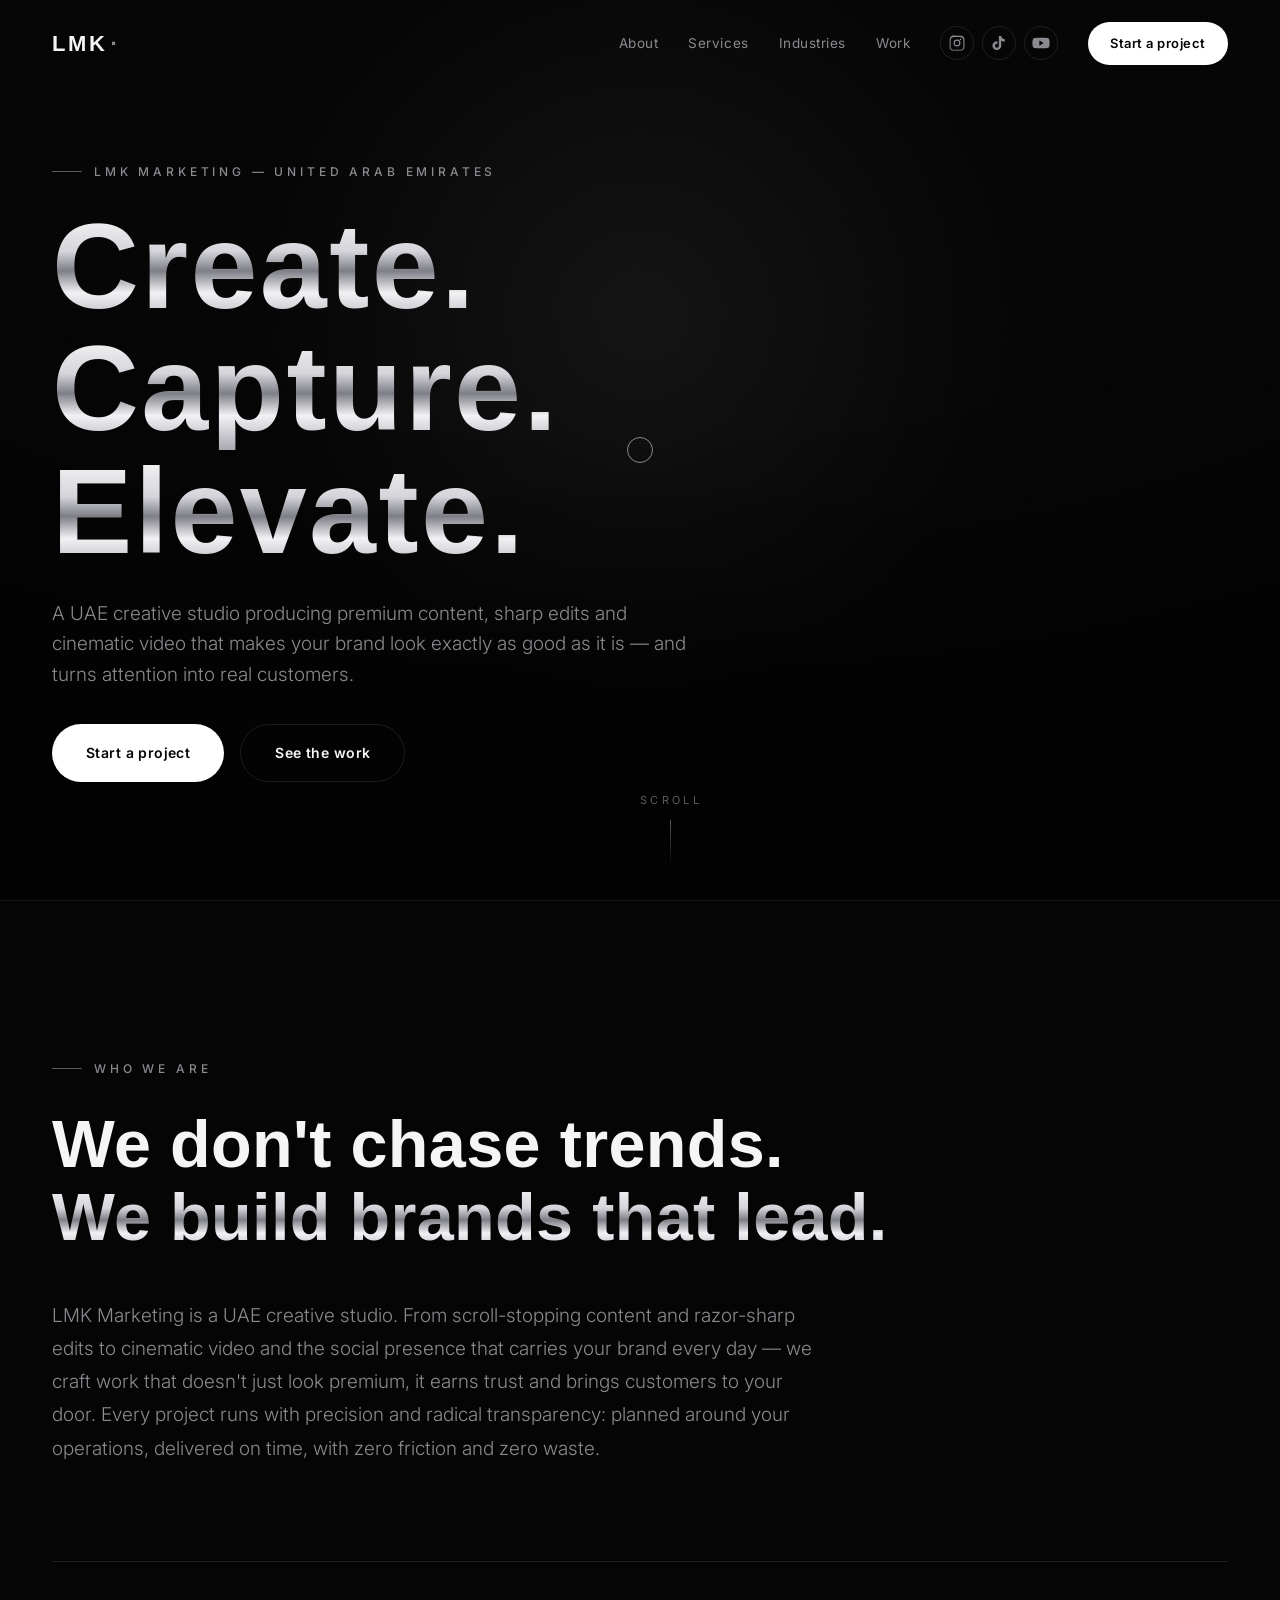
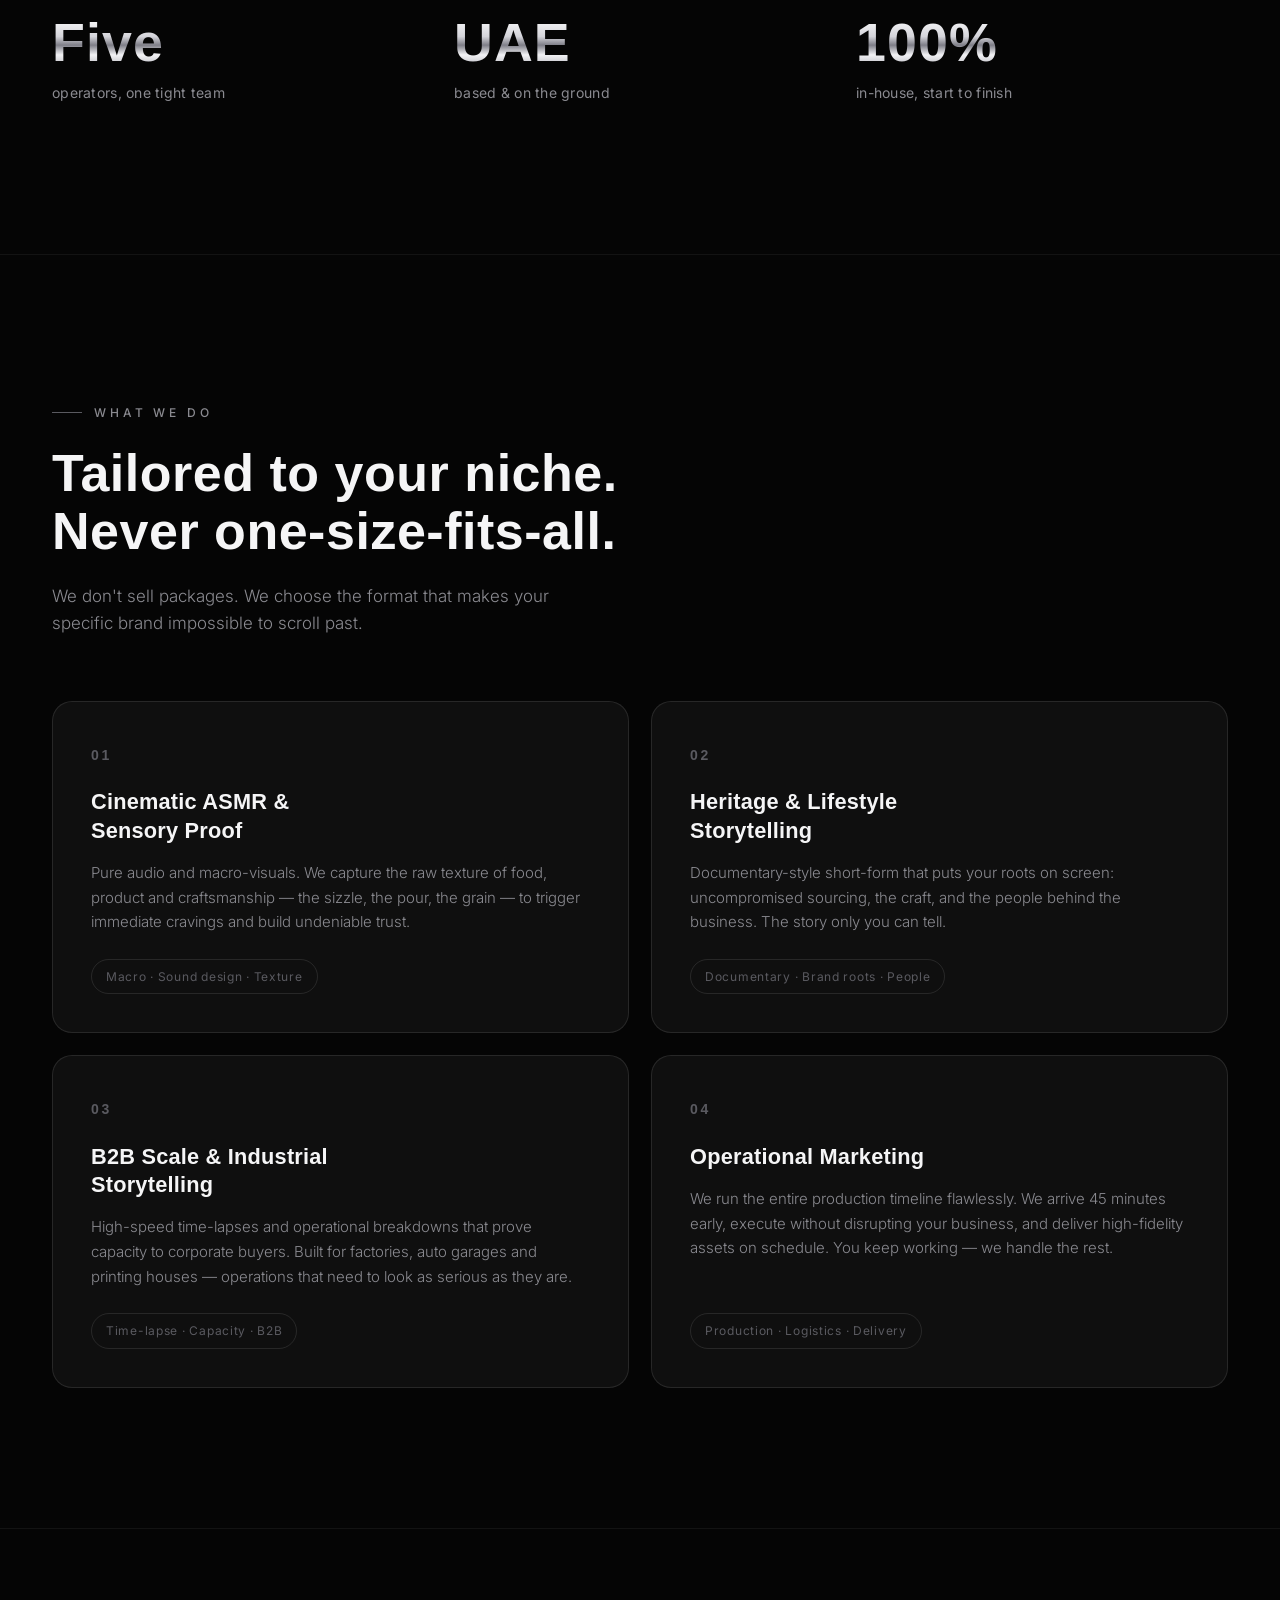
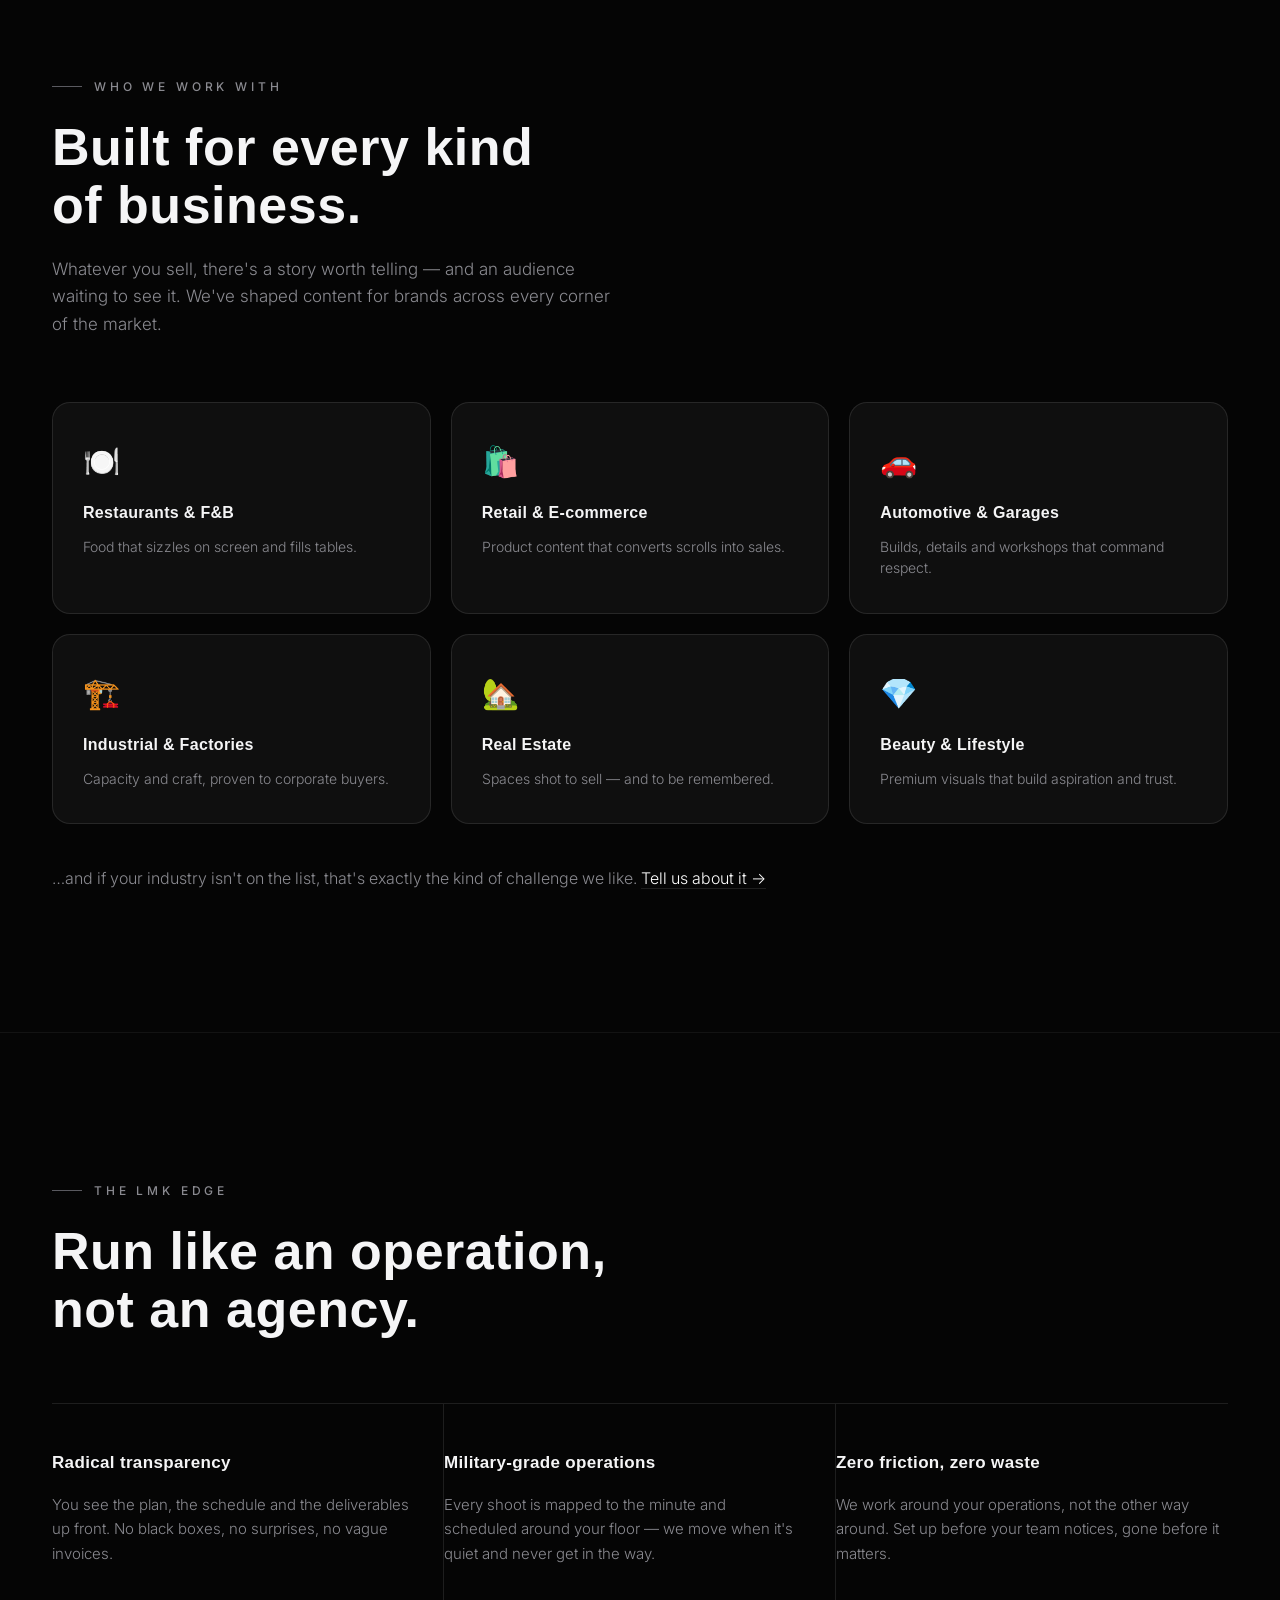
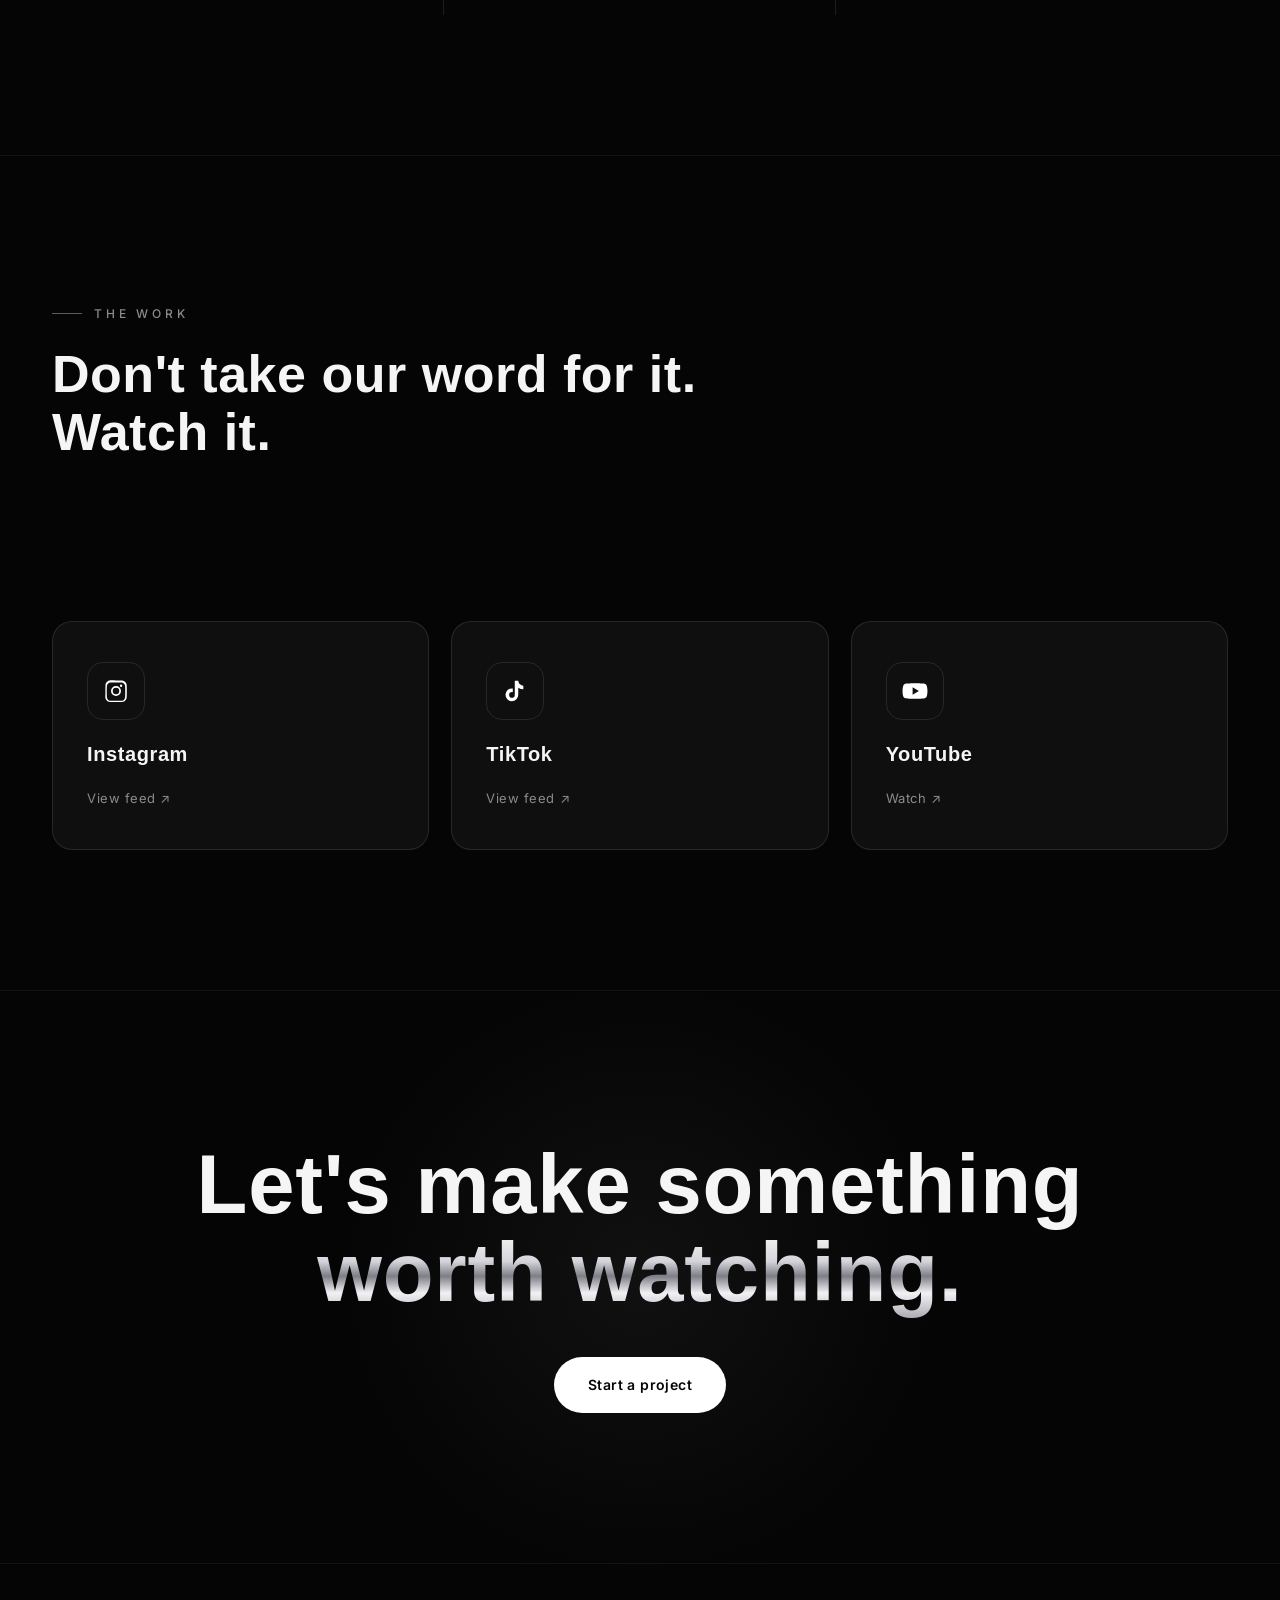
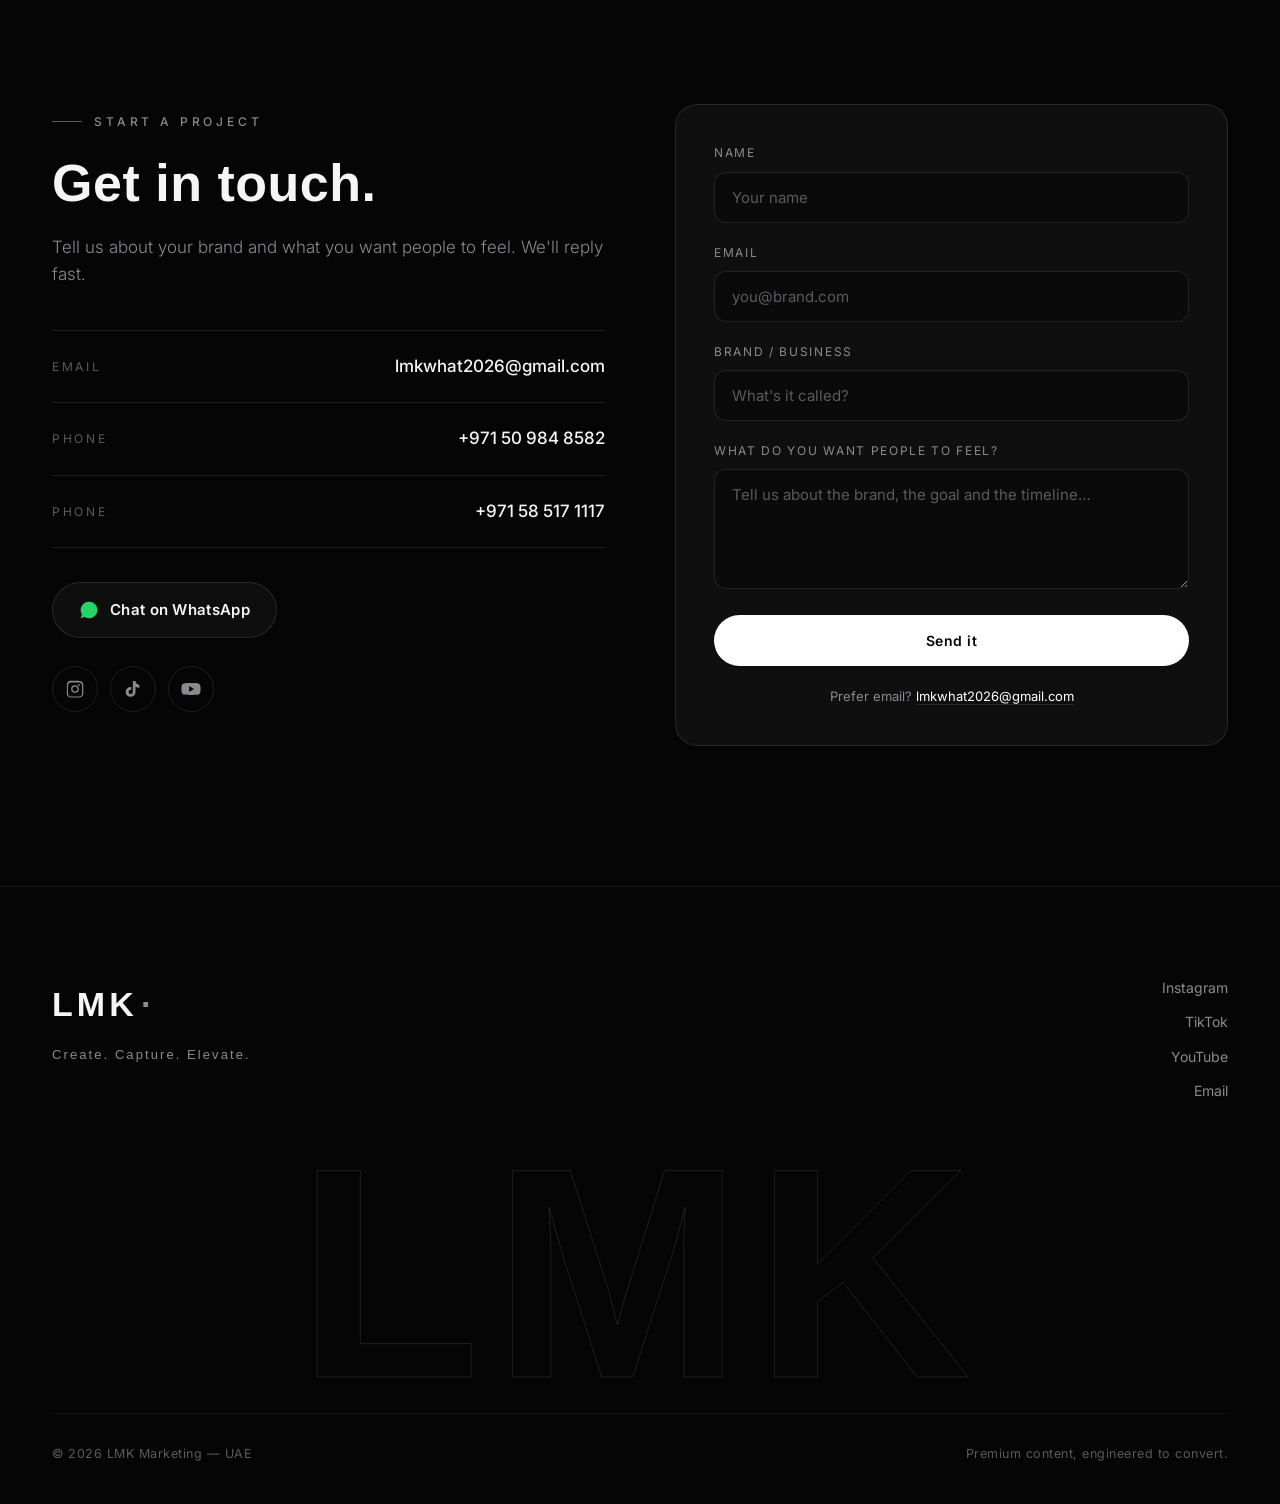
==== index.html @ cdd04557 "Add files via upload" ====
<!DOCTYPE html>
<html lang="en">
<head>
<meta charset="UTF-8" />
<meta name="viewport" content="width=device-width, initial-scale=1.0" />
<title>LMK Marketing — Create. Capture. Elevate.</title>
<meta name="description" content="LMK Marketing is a UAE creative studio producing premium content, cinematic video and short-form that makes brands look as good as they are — and turns attention into customers." />
<meta name="theme-color" content="#050505" />
<meta property="og:title" content="LMK Marketing — Create. Capture. Elevate." />
<meta property="og:description" content="Premium content, cinematic video and short-form that turns attention into customers." />
<meta property="og:type" content="website" />

<!-- favicons -->
<link rel="icon" href="favicon.ico" sizes="any">
<link rel="icon" type="image/png" sizes="32x32" href="favicon-32.png">
<link rel="apple-touch-icon" href="apple-touch-icon.png">

<link rel="preconnect" href="https://fonts.googleapis.com">
<link rel="preconnect" href="https://fonts.gstatic.com" crossorigin>
<link href="https://fonts.googleapis.com/css2?family=Syncopate:wght@400;700&family=Inter:wght@300;400;500;600&display=swap" rel="stylesheet">

<link rel="stylesheet" href="styles.css">
</head>
<body>

<!-- grain + vignette overlays -->
<div class="grain" aria-hidden="true"></div>
<div class="vignette" aria-hidden="true"></div>
<div class="cursor" id="cursor" aria-hidden="true"></div>

<!-- NAV -->
<nav class="nav" id="nav">
  <div class="wrap nav-inner">
    <a href="#top" class="logo" aria-label="LMK Marketing home">LMK<span>·</span></a>

    <div class="nav-right">
      <div class="nav-links">
        <a href="#about">About</a>
        <a href="#services">Services</a>
        <a href="#industries">Industries</a>
        <a href="#work">Work</a>
      </div>
      <div class="nav-socials">
        <a href="https://www.instagram.com/lmk_what?igsh=ejY4NjRza2V0NmU1" target="_blank" rel="noopener" aria-label="Instagram" class="ic">
          <svg viewBox="0 0 24 24" width="18" height="18"><path fill="currentColor" d="M12 2.2c3.2 0 3.6 0 4.9.07 1.2.05 1.8.25 2.2.42.6.2 1 .5 1.4 1 .5.4.8.8 1 1.4.2.4.4 1 .4 2.2.1 1.3.1 1.7.1 4.9s0 3.6-.1 4.9c0 1.2-.2 1.8-.4 2.2-.2.6-.5 1-1 1.4-.4.5-.8.8-1.4 1-.4.2-1 .4-2.2.4-1.3.1-1.7.1-4.9.1s-3.6 0-4.9-.1c-1.2 0-1.8-.2-2.2-.4-.6-.2-1-.5-1.4-1-.5-.4-.8-.8-1-1.4-.2-.4-.4-1-.4-2.2C2.2 15.6 2.2 15.2 2.2 12s0-3.6.1-4.9c0-1.2.2-1.8.4-2.2.2-.6.5-1 1-1.4.4-.5.8-.8 1.4-1 .4-.2 1-.4 2.2-.4C8.4 2.2 8.8 2.2 12 2.2m0 1.9c-3.1 0-3.5 0-4.7.1-.9 0-1.4.2-1.7.3-.4.2-.7.4-1 .7-.3.3-.5.6-.7 1-.1.3-.3.8-.3 1.7-.1 1.2-.1 1.6-.1 4.7s0 3.5.1 4.7c0 .9.2 1.4.3 1.7.2.4.4.7.7 1 .3.3.6.5 1 .7.3.1.8.3 1.7.3 1.2.1 1.6.1 4.7.1s3.5 0 4.7-.1c.9 0 1.4-.2 1.7-.3.4-.2.7-.4 1-.7.3-.3.5-.6.7-1 .1-.3.3-.8.3-1.7.1-1.2.1-1.6.1-4.7s0-3.5-.1-4.7c0-.9-.2-1.4-.3-1.7-.2-.4-.4-.7-.7-1-.3-.3-.6-.5-1-.7-.3-.1-.8-.3-1.7-.3-1.2-.1-1.6-.1-4.7-.1m0 3.3a4.6 4.6 0 1 0 0 9.2 4.6 4.6 0 0 0 0-9.2m0 7.6a3 3 0 1 1 0-6 3 3 0 0 1 0 6m5.8-7.8a1.1 1.1 0 1 1-2.2 0 1.1 1.1 0 0 1 2.2 0"/></svg>
        </a>
        <a href="https://www.tiktok.com/@lmk_what" target="_blank" rel="noopener" aria-label="TikTok" class="ic">
          <svg viewBox="0 0 24 24" width="18" height="18"><path fill="currentColor" d="M16.6 5.8a4.8 4.8 0 0 1-1-1.3 4.7 4.7 0 0 1-.5-2h-3.3v13.1a2.6 2.6 0 1 1-2.6-2.6c.27 0 .53.04.78.12V9.7a6 6 0 0 0-.78-.05A5.9 5.9 0 1 0 15 15.5V8.9a8 8 0 0 0 4.7 1.5V7.1a4.7 4.7 0 0 1-3.1-1.3"/></svg>
        </a>
        <a href="https://www.youtube.com/channel/UC8gbGH2aA3w4HJwGO7376sQ" target="_blank" rel="noopener" aria-label="YouTube" class="ic">
          <svg viewBox="0 0 24 24" width="18" height="18"><path fill="currentColor" d="M23 7.5a3 3 0 0 0-2.1-2.1C19 4.9 12 4.9 12 4.9s-7 0-8.9.5A3 3 0 0 0 1 7.5C.5 9.4.5 12 .5 12s0 2.6.5 4.5a3 3 0 0 0 2.1 2.1c1.9.5 8.9.5 8.9.5s7 0 8.9-.5a3 3 0 0 0 2.1-2.1c.5-1.9.5-4.5.5-4.5s0-2.6-.5-4.5M9.8 15.5v-7l5.8 3.5-5.8 3.5"/></svg>
        </a>
      </div>
      <a href="#contact" class="btn-nav" data-magnetic>Start a project</a>
      <button class="burger" id="burger" aria-label="Open menu" aria-expanded="false"><span></span><span></span><span></span></button>
    </div>
  </div>
</nav>

<!-- MOBILE MENU (separate from nav so it always covers the full screen) -->
<div class="mobile-menu" id="mobileMenu" aria-hidden="true">
  <nav class="mm-links">
    <a href="#about">About</a>
    <a href="#services">Services</a>
    <a href="#industries">Industries</a>
    <a href="#work">Work</a>
    <a href="#contact" class="mm-cta">Start a project</a>
  </nav>
  <div class="mm-socials">
    <a href="https://www.instagram.com/lmk_what?igsh=ejY4NjRza2V0NmU1" target="_blank" rel="noopener" aria-label="Instagram"><svg viewBox="0 0 24 24" width="22" height="22"><path fill="currentColor" d="M12 2.2c3.2 0 3.6 0 4.9.07 1.2.05 1.8.25 2.2.42.6.2 1 .5 1.4 1 .5.4.8.8 1 1.4.2.4.4 1 .4 2.2.1 1.3.1 1.7.1 4.9s0 3.6-.1 4.9c0 1.2-.2 1.8-.4 2.2-.2.6-.5 1-1 1.4-.4.5-.8.8-1.4 1-.4.2-1 .4-2.2.4-1.3.1-1.7.1-4.9.1s-3.6 0-4.9-.1c-1.2 0-1.8-.2-2.2-.4-.6-.2-1-.5-1.4-1-.5-.4-.8-.8-1-1.4-.2-.4-.4-1-.4-2.2C2.2 15.6 2.2 15.2 2.2 12s0-3.6.1-4.9c0-1.2.2-1.8.4-2.2.2-.6.5-1 1-1.4.4-.5.8-.8 1.4-1 .4-.2 1-.4 2.2-.4C8.4 2.2 8.8 2.2 12 2.2m0 1.9c-3.1 0-3.5 0-4.7.1-.9 0-1.4.2-1.7.3-.4.2-.7.4-1 .7-.3.3-.5.6-.7 1-.1.3-.3.8-.3 1.7-.1 1.2-.1 1.6-.1 4.7s0 3.5.1 4.7c0 .9.2 1.4.3 1.7.2.4.4.7.7 1 .3.3.6.5 1 .7.3.1.8.3 1.7.3 1.2.1 1.6.1 4.7.1s3.5 0 4.7-.1c.9 0 1.4-.2 1.7-.3.4-.2.7-.4 1-.7.3-.3.5-.6.7-1 .1-.3.3-.8.3-1.7.1-1.2.1-1.6.1-4.7s0-3.5-.1-4.7c0-.9-.2-1.4-.3-1.7-.2-.4-.4-.7-.7-1-.3-.3-.6-.5-1-.7-.3-.1-.8-.3-1.7-.3-1.2-.1-1.6-.1-4.7-.1m0 3.3a4.6 4.6 0 1 0 0 9.2 4.6 4.6 0 0 0 0-9.2m0 7.6a3 3 0 1 1 0-6 3 3 0 0 1 0 6m5.8-7.8a1.1 1.1 0 1 1-2.2 0 1.1 1.1 0 0 1 2.2 0"/></svg></a>
    <a href="https://www.tiktok.com/@lmk_what" target="_blank" rel="noopener" aria-label="TikTok"><svg viewBox="0 0 24 24" width="22" height="22"><path fill="currentColor" d="M16.6 5.8a4.8 4.8 0 0 1-1-1.3 4.7 4.7 0 0 1-.5-2h-3.3v13.1a2.6 2.6 0 1 1-2.6-2.6c.27 0 .53.04.78.12V9.7a6 6 0 0 0-.78-.05A5.9 5.9 0 1 0 15 15.5V8.9a8 8 0 0 0 4.7 1.5V7.1a4.7 4.7 0 0 1-3.1-1.3"/></svg></a>
    <a href="https://www.youtube.com/channel/UC8gbGH2aA3w4HJwGO7376sQ" target="_blank" rel="noopener" aria-label="YouTube"><svg viewBox="0 0 24 24" width="22" height="22"><path fill="currentColor" d="M23 7.5a3 3 0 0 0-2.1-2.1C19 4.9 12 4.9 12 4.9s-7 0-8.9.5A3 3 0 0 0 1 7.5C.5 9.4.5 12 .5 12s0 2.6.5 4.5a3 3 0 0 0 2.1 2.1c1.9.5 8.9.5 8.9.5s7 0 8.9-.5a3 3 0 0 0 2.1-2.1c.5-1.9.5-4.5.5-4.5s0-2.6-.5-4.5M9.8 15.5v-7l5.8 3.5-5.8 3.5"/></svg></a>
  </div>
</div>

<!-- HERO -->
<header class="hero" id="top">
  <div class="wrap hero-inner">
    <span class="eyebrow reveal">LMK Marketing — United Arab Emirates</span>
    <h1 class="hero-title">
      <span class="line reveal" data-d="1">Create.</span>
      <span class="line reveal" data-d="2">Capture.</span>
      <span class="line reveal" data-d="3">Elevate.</span>
    </h1>
    <p class="hero-sub reveal" data-d="4">
      A UAE creative studio producing premium content, sharp edits and cinematic video that makes
      your brand look exactly as good as it is — and turns attention into real customers.
    </p>
    <div class="hero-cta reveal" data-d="4">
      <a href="#contact" class="btn btn-chrome" data-magnetic>Start a project</a>
      <a href="#work" class="btn btn-line" data-magnetic>See the work</a>
    </div>
  </div>
  <div class="scroll-hint reveal" data-d="4"><span>Scroll</span><i></i></div>
</header>

<!-- ABOUT / MANIFESTO -->
<section class="about" id="about">
  <div class="wrap">
    <span class="eyebrow reveal">Who we are</span>
    <h2 class="big-statement reveal" data-d="1">
      We don't chase trends.<br><span class="chrome-text">We build brands that lead.</span>
    </h2>
    <p class="about-body reveal" data-d="2">
      LMK Marketing is a UAE creative studio. From scroll-stopping content and razor-sharp edits
      to cinematic video and the social presence that carries your brand every day — we craft work
      that doesn't just look premium, it earns trust and brings customers to your door. Every project
      runs with precision and radical transparency: planned around your operations, delivered on time,
      with zero friction and zero waste.
    </p>

    <div class="facts">
      <div class="fact reveal" data-d="1"><span class="fact-num chrome-text">Five</span><span class="fact-lab">operators, one tight team</span></div>
      <div class="fact reveal" data-d="2"><span class="fact-num chrome-text">UAE</span><span class="fact-lab">based &amp; on the ground</span></div>
      <div class="fact reveal" data-d="3"><span class="fact-num chrome-text">100%</span><span class="fact-lab">in-house, start to finish</span></div>
    </div>
  </div>
</section>

<!-- SERVICES -->
<section class="services" id="services">
  <div class="wrap">
    <div class="sec-head">
      <span class="eyebrow reveal">What we do</span>
      <h2 class="sec-title reveal" data-d="1">Tailored to your niche.<br>Never one-size-fits-all.</h2>
      <p class="sec-lead reveal" data-d="2">We don't sell packages. We choose the format that makes your specific brand impossible to scroll past.</p>
    </div>

    <div class="grid">
      <article class="card reveal" data-magnetic>
        <span class="card-idx">01</span>
        <h3>Cinematic ASMR &amp; Sensory Proof</h3>
        <p>Pure audio and macro-visuals. We capture the raw texture of food, product and craftsmanship — the sizzle, the pour, the grain — to trigger immediate cravings and build undeniable trust.</p>
        <span class="card-tag">Macro · Sound design · Texture</span>
        <div class="card-glow"></div>
      </article>

      <article class="card reveal" data-d="1" data-magnetic>
        <span class="card-idx">02</span>
        <h3>Heritage &amp; Lifestyle Storytelling</h3>
        <p>Documentary-style short-form that puts your roots on screen: uncompromised sourcing, the craft, and the people behind the business. The story only you can tell.</p>
        <span class="card-tag">Documentary · Brand roots · People</span>
        <div class="card-glow"></div>
      </article>

      <article class="card reveal" data-d="2" data-magnetic>
        <span class="card-idx">03</span>
        <h3>B2B Scale &amp; Industrial Storytelling</h3>
        <p>High-speed time-lapses and operational breakdowns that prove capacity to corporate buyers. Built for factories, auto garages and printing houses — operations that need to look as serious as they are.</p>
        <span class="card-tag">Time-lapse · Capacity · B2B</span>
        <div class="card-glow"></div>
      </article>

      <article class="card reveal" data-d="3" data-magnetic>
        <span class="card-idx">04</span>
        <h3>Operational Marketing</h3>
        <p>We run the entire production timeline flawlessly. We arrive 45 minutes early, execute without disrupting your business, and deliver high-fidelity assets on schedule. You keep working — we handle the rest.</p>
        <span class="card-tag">Production · Logistics · Delivery</span>
        <div class="card-glow"></div>
      </article>
    </div>
  </div>
</section>

<!-- INDUSTRIES -->
<section class="industries" id="industries">
  <div class="wrap">
    <div class="sec-head">
      <span class="eyebrow reveal">Who we work with</span>
      <h2 class="sec-title reveal" data-d="1">Built for every kind<br>of business.</h2>
      <p class="sec-lead reveal" data-d="2">Whatever you sell, there's a story worth telling — and an audience waiting to see it. We've shaped content for brands across every corner of the market.</p>
    </div>

    <div class="ind-grid">
      <div class="ind reveal" data-magnetic>
        <span class="ind-ic" aria-hidden="true">🍽️</span>
        <h3>Restaurants &amp; F&amp;B</h3>
        <p>Food that sizzles on screen and fills tables.</p>
        <div class="card-glow"></div>
      </div>
      <div class="ind reveal" data-d="1" data-magnetic>
        <span class="ind-ic" aria-hidden="true">🛍️</span>
        <h3>Retail &amp; E-commerce</h3>
        <p>Product content that converts scrolls into sales.</p>
        <div class="card-glow"></div>
      </div>
      <div class="ind reveal" data-d="2" data-magnetic>
        <span class="ind-ic" aria-hidden="true">🚗</span>
        <h3>Automotive &amp; Garages</h3>
        <p>Builds, details and workshops that command respect.</p>
        <div class="card-glow"></div>
      </div>
      <div class="ind reveal" data-magnetic>
        <span class="ind-ic" aria-hidden="true">🏗️</span>
        <h3>Industrial &amp; Factories</h3>
        <p>Capacity and craft, proven to corporate buyers.</p>
        <div class="card-glow"></div>
      </div>
      <div class="ind reveal" data-d="1" data-magnetic>
        <span class="ind-ic" aria-hidden="true">🏡</span>
        <h3>Real Estate</h3>
        <p>Spaces shot to sell — and to be remembered.</p>
        <div class="card-glow"></div>
      </div>
      <div class="ind reveal" data-d="2" data-magnetic>
        <span class="ind-ic" aria-hidden="true">💎</span>
        <h3>Beauty &amp; Lifestyle</h3>
        <p>Premium visuals that build aspiration and trust.</p>
        <div class="card-glow"></div>
      </div>
    </div>

    <p class="ind-foot reveal">…and if your industry isn't on the list, that's exactly the kind of challenge we like. <a href="#contact">Tell us about it →</a></p>
  </div>
</section>

<!-- THE EDGE -->
<section class="edge" id="edge">
  <div class="wrap">
    <div class="sec-head">
      <span class="eyebrow reveal">The LMK edge</span>
      <h2 class="sec-title reveal" data-d="1">Run like an operation,<br>not an agency.</h2>
    </div>
    <div class="principles">
      <div class="principle reveal">
        <h3>Radical transparency</h3>
        <p>You see the plan, the schedule and the deliverables up front. No black boxes, no surprises, no vague invoices.</p>
      </div>
      <div class="principle reveal" data-d="1">
        <h3>Military-grade operations</h3>
        <p>Every shoot is mapped to the minute and scheduled around your floor — we move when it's quiet and never get in the way.</p>
      </div>
      <div class="principle reveal" data-d="2">
        <h3>Zero friction, zero waste</h3>
        <p>We work around your operations, not the other way around. Set up before your team notices, gone before it matters.</p>
      </div>
    </div>
  </div>
</section>

<!-- WORK / SOCIAL PROOF -->
<section class="work" id="work">
  <div class="wrap work-inner">
    <span class="eyebrow reveal">The work</span>
    <h2 class="sec-title reveal" data-d="1">Don't take our word for it.<br>Watch it.</h2>
    <p class="sec-lead reveal" data-d="2">Our feeds are full of the content, edits and cinematic video we deliver for brands like yours. Scroll through, feel the quality, and picture your business in that light — then let's make it happen.</p>

    <div class="platforms">
      <a href="https://www.instagram.com/lmk_what?igsh=ejY4NjRza2V0NmU1" target="_blank" rel="noopener" class="platform reveal" data-magnetic>
        <span class="platform-ic"><svg viewBox="0 0 24 24" width="26" height="26"><path fill="currentColor" d="M12 2.2c3.2 0 3.6 0 4.9.07 1.2.05 1.8.25 2.2.42.6.2 1 .5 1.4 1 .5.4.8.8 1 1.4.2.4.4 1 .4 2.2.1 1.3.1 1.7.1 4.9s0 3.6-.1 4.9c0 1.2-.2 1.8-.4 2.2-.2.6-.5 1-1 1.4-.4.5-.8.8-1.4 1-.4.2-1 .4-2.2.4-1.3.1-1.7.1-4.9.1s-3.6 0-4.9-.1c-1.2 0-1.8-.2-2.2-.4-.6-.2-1-.5-1.4-1-.5-.4-.8-.8-1-1.4-.2-.4-.4-1-.4-2.2C2.2 15.6 2.2 15.2 2.2 12s0-3.6.1-4.9c0-1.2.2-1.8.4-2.2.2-.6.5-1 1-1.4.4-.5.8-.8 1.4-1 .4-.2 1-.4 2.2-.4C8.4 2.2 8.8 2.2 12 2.2m0 1.9c-3.1 0-3.5 0-4.7.1-.9 0-1.4.2-1.7.3-.4.2-.7.4-1 .7-.3.3-.5.6-.7 1-.1.3-.3.8-.3 1.7-.1 1.2-.1 1.6-.1 4.7s0 3.5.1 4.7c0 .9.2 1.4.3 1.7.2.4.4.7.7 1 .3.3.6.5 1 .7.3.1.8.3 1.7.3 1.2.1 1.6.1 4.7.1s3.5 0 4.7-.1c.9 0 1.4-.2 1.7-.3.4-.2.7-.4 1-.7.3-.3.5-.6.7-1 .1-.3.3-.8.3-1.7.1-1.2.1-1.6.1-4.7s0-3.5-.1-4.7c0-.9-.2-1.4-.3-1.7-.2-.4-.4-.7-.7-1-.3-.3-.6-.5-1-.7-.3-.1-.8-.3-1.7-.3-1.2-.1-1.6-.1-4.7-.1m0 3.3a4.6 4.6 0 1 0 0 9.2 4.6 4.6 0 0 0 0-9.2m0 7.6a3 3 0 1 1 0-6 3 3 0 0 1 0 6m5.8-7.8a1.1 1.1 0 1 1-2.2 0 1.1 1.1 0 0 1 2.2 0"/></svg></span>
        <span class="platform-name">Instagram</span>
        <span class="platform-go">View feed ↗</span>
        <div class="card-glow"></div>
      </a>

      <a href="https://www.tiktok.com/@lmk_what" target="_blank" rel="noopener" class="platform reveal" data-d="1" data-magnetic>
        <span class="platform-ic"><svg viewBox="0 0 24 24" width="26" height="26"><path fill="currentColor" d="M16.6 5.8a4.8 4.8 0 0 1-1-1.3 4.7 4.7 0 0 1-.5-2h-3.3v13.1a2.6 2.6 0 1 1-2.6-2.6c.27 0 .53.04.78.12V9.7a6 6 0 0 0-.78-.05A5.9 5.9 0 1 0 15 15.5V8.9a8 8 0 0 0 4.7 1.5V7.1a4.7 4.7 0 0 1-3.1-1.3"/></svg></span>
        <span class="platform-name">TikTok</span>
        <span class="platform-go">View feed ↗</span>
        <div class="card-glow"></div>
      </a>

      <a href="https://www.youtube.com/channel/UC8gbGH2aA3w4HJwGO7376sQ" target="_blank" rel="noopener" class="platform reveal" data-d="2" data-magnetic>
        <span class="platform-ic"><svg viewBox="0 0 24 24" width="26" height="26"><path fill="currentColor" d="M23 7.5a3 3 0 0 0-2.1-2.1C19 4.9 12 4.9 12 4.9s-7 0-8.9.5A3 3 0 0 0 1 7.5C.5 9.4.5 12 .5 12s0 2.6.5 4.5a3 3 0 0 0 2.1 2.1c1.9.5 8.9.5 8.9.5s7 0 8.9-.5a3 3 0 0 0 2.1-2.1c.5-1.9.5-4.5.5-4.5s0-2.6-.5-4.5M9.8 15.5v-7l5.8 3.5-5.8 3.5"/></svg></span>
        <span class="platform-name">YouTube</span>
        <span class="platform-go">Watch ↗</span>
        <div class="card-glow"></div>
      </a>
    </div>
  </div>
</section>

<!-- CTA -->
<section class="cta-band">
  <div class="wrap">
    <h2 class="cta-title reveal">Let's make something<br><span class="chrome-text">worth watching.</span></h2>
    <a href="#contact" class="btn btn-chrome reveal" data-d="1" data-magnetic>Start a project</a>
  </div>
</section>

<!-- CONTACT -->
<section class="contact" id="contact">
  <div class="wrap contact-grid">
    <div class="contact-info reveal">
      <span class="eyebrow">Start a project</span>
      <h2 class="sec-title">Get in touch.</h2>
      <p class="sec-lead">Tell us about your brand and what you want people to feel. We'll reply fast.</p>

      <div class="contact-rows">
        <a href="mailto:lmkwhat2026@gmail.com" class="c-row">
          <span class="c-key">Email</span>
          <span class="c-val">lmkwhat2026@gmail.com</span>
        </a>
        <a href="tel:+971509848582" class="c-row">
          <span class="c-key">Phone</span>
          <span class="c-val">+971 50 984 8582</span>
        </a>
        <a href="tel:+971585171117" class="c-row">
          <span class="c-key">Phone</span>
          <span class="c-val">+971 58 517 1117</span>
        </a>
      </div>

      <a href="https://wa.me/971509848582" target="_blank" rel="noopener" class="wa-btn" data-magnetic>
        <svg viewBox="0 0 24 24" width="20" height="20" aria-hidden="true"><path fill="currentColor" d="M17.5 14.4c-.3-.15-1.7-.84-1.96-.94-.26-.1-.45-.15-.64.15-.19.29-.74.94-.9 1.13-.17.19-.33.21-.62.07-.3-.15-1.25-.46-2.38-1.47-.88-.78-1.47-1.75-1.64-2.04-.17-.29-.02-.45.13-.6.13-.13.3-.34.45-.51.15-.17.2-.29.3-.48.1-.19.05-.36-.02-.51-.08-.15-.64-1.55-.88-2.12-.23-.56-.47-.48-.64-.49-.17-.01-.36-.01-.55-.01-.19 0-.51.07-.77.36-.26.29-1.01.99-1.01 2.41 0 1.42 1.04 2.8 1.18 2.99.15.19 2.04 3.12 4.95 4.38.69.3 1.23.48 1.65.61.69.22 1.32.19 1.82.12.56-.08 1.7-.69 1.94-1.36.24-.67.24-1.24.17-1.36-.07-.12-.26-.19-.55-.34M12 2a10 10 0 0 0-8.5 15.3L2 22l4.8-1.5A10 10 0 1 0 12 2"/></svg>
        Chat on WhatsApp
      </a>

      <div class="contact-socials">
        <a href="https://www.instagram.com/lmk_what?igsh=ejY4NjRza2V0NmU1" target="_blank" rel="noopener" class="soc" data-magnetic><svg viewBox="0 0 24 24" width="20" height="20"><path fill="currentColor" d="M12 2.2c3.2 0 3.6 0 4.9.07 1.2.05 1.8.25 2.2.42.6.2 1 .5 1.4 1 .5.4.8.8 1 1.4.2.4.4 1 .4 2.2.1 1.3.1 1.7.1 4.9s0 3.6-.1 4.9c0 1.2-.2 1.8-.4 2.2-.2.6-.5 1-1 1.4-.4.5-.8.8-1.4 1-.4.2-1 .4-2.2.4-1.3.1-1.7.1-4.9.1s-3.6 0-4.9-.1c-1.2 0-1.8-.2-2.2-.4-.6-.2-1-.5-1.4-1-.5-.4-.8-.8-1-1.4-.2-.4-.4-1-.4-2.2C2.2 15.6 2.2 15.2 2.2 12s0-3.6.1-4.9c0-1.2.2-1.8.4-2.2.2-.6.5-1 1-1.4.4-.5.8-.8 1.4-1 .4-.2 1-.4 2.2-.4C8.4 2.2 8.8 2.2 12 2.2m0 1.9c-3.1 0-3.5 0-4.7.1-.9 0-1.4.2-1.7.3-.4.2-.7.4-1 .7-.3.3-.5.6-.7 1-.1.3-.3.8-.3 1.7-.1 1.2-.1 1.6-.1 4.7s0 3.5.1 4.7c0 .9.2 1.4.3 1.7.2.4.4.7.7 1 .3.3.6.5 1 .7.3.1.8.3 1.7.3 1.2.1 1.6.1 4.7.1s3.5 0 4.7-.1c.9 0 1.4-.2 1.7-.3.4-.2.7-.4 1-.7.3-.3.5-.6.7-1 .1-.3.3-.8.3-1.7.1-1.2.1-1.6.1-4.7s0-3.5-.1-4.7c0-.9-.2-1.4-.3-1.7-.2-.4-.4-.7-.7-1-.3-.3-.6-.5-1-.7-.3-.1-.8-.3-1.7-.3-1.2-.1-1.6-.1-4.7-.1m0 3.3a4.6 4.6 0 1 0 0 9.2 4.6 4.6 0 0 0 0-9.2m0 7.6a3 3 0 1 1 0-6 3 3 0 0 1 0 6m5.8-7.8a1.1 1.1 0 1 1-2.2 0 1.1 1.1 0 0 1 2.2 0"/></svg></a>
        <a href="https://www.tiktok.com/@lmk_what" target="_blank" rel="noopener" class="soc" data-magnetic><svg viewBox="0 0 24 24" width="20" height="20"><path fill="currentColor" d="M16.6 5.8a4.8 4.8 0 0 1-1-1.3 4.7 4.7 0 0 1-.5-2h-3.3v13.1a2.6 2.6 0 1 1-2.6-2.6c.27 0 .53.04.78.12V9.7a6 6 0 0 0-.78-.05A5.9 5.9 0 1 0 15 15.5V8.9a8 8 0 0 0 4.7 1.5V7.1a4.7 4.7 0 0 1-3.1-1.3"/></svg></a>
        <a href="https://www.youtube.com/channel/UC8gbGH2aA3w4HJwGO7376sQ" target="_blank" rel="noopener" class="soc" data-magnetic><svg viewBox="0 0 24 24" width="20" height="20"><path fill="currentColor" d="M23 7.5a3 3 0 0 0-2.1-2.1C19 4.9 12 4.9 12 4.9s-7 0-8.9.5A3 3 0 0 0 1 7.5C.5 9.4.5 12 .5 12s0 2.6.5 4.5a3 3 0 0 0 2.1 2.1c1.9.5 8.9.5 8.9.5s7 0 8.9-.5a3 3 0 0 0 2.1-2.1c.5-1.9.5-4.5.5-4.5s0-2.6-.5-4.5M9.8 15.5v-7l5.8 3.5-5.8 3.5"/></svg></a>
      </div>
    </div>

    <form class="form reveal" data-d="1" id="lmkForm" action="https://formsubmit.co/lmkwhat2026@gmail.com" method="POST">
      <input type="hidden" name="_subject" value="New project enquiry — LMK Marketing">
      <input type="hidden" name="_template" value="table">
      <input type="hidden" name="_captcha" value="false">
      <input type="hidden" name="_next" value="https://lmk-marketing.vercel.app/?sent=1#contact">
      <input type="text" name="_honey" class="hp" tabindex="-1" autocomplete="off" aria-hidden="true">
      <div class="field"><label for="name">Name</label><input id="name" name="name" type="text" placeholder="Your name" required></div>
      <div class="field"><label for="email">Email</label><input id="email" name="email" type="email" placeholder="you@brand.com" required></div>
      <div class="field"><label for="brand">Brand / business</label><input id="brand" name="brand" type="text" placeholder="What's it called?"></div>
      <div class="field"><label for="message">What do you want people to feel?</label><textarea id="message" name="message" placeholder="Tell us about the brand, the goal and the timeline…" required></textarea></div>
      <button type="submit" class="btn btn-chrome form-btn" data-magnetic>Send it</button>
      <p class="form-status" id="formStatus" hidden></p>
      <p class="form-note">Prefer email? <a href="mailto:lmkwhat2026@gmail.com">lmkwhat2026@gmail.com</a></p>
    </form>
  </div>
</section>

<!-- FOOTER -->
<footer class="footer">
  <div class="wrap">
    <div class="footer-top">
      <div>
        <div class="logo footer-logo">LMK<span>·</span></div>
        <p class="footer-tag">Create. Capture. Elevate.</p>
      </div>
      <div class="footer-socials">
        <a href="https://www.instagram.com/lmk_what?igsh=ejY4NjRza2V0NmU1" target="_blank" rel="noopener">Instagram</a>
        <a href="https://www.tiktok.com/@lmk_what" target="_blank" rel="noopener">TikTok</a>
        <a href="https://www.youtube.com/channel/UC8gbGH2aA3w4HJwGO7376sQ" target="_blank" rel="noopener">YouTube</a>
        <a href="mailto:lmkwhat2026@gmail.com">Email</a>
      </div>
    </div>
    <div class="footer-word" aria-hidden="true">LMK</div>
    <div class="footer-bottom">
      <span>© <span id="yr"></span> LMK Marketing — UAE</span>
      <span>Premium content, engineered to convert.</span>
    </div>
  </div>
</footer>

<script src="app.js"></script>
</body>
</html>
---- styles.css ----
/* ============================================================
   LMK MARKETING — styles.css
   Dark luxury · chrome accents · cinematic
   ============================================================ */
:root{
  --black:#050505;
  --charcoal:#0c0c0c;
  --charcoal-2:#141414;
  --card:#0f0f0f;
  --line:rgba(255,255,255,.10);
  --line-soft:rgba(255,255,255,.06);
  --white:#f5f5f6;
  --gray:#8a8a90;
  --gray-dim:#5a5a60;

  --chrome:linear-gradient(180deg,#ffffff 0%,#d4d4da 38%,#7e7e87 54%,#f2f2f5 72%,#a9a9b1 100%);
  --chrome-line:linear-gradient(135deg,rgba(255,255,255,.7),rgba(255,255,255,.05) 40%,rgba(255,255,255,.5));

  --display:'Syncopate', sans-serif;
  --body:'Inter', sans-serif;

  --maxw:1240px;
  --ease:cubic-bezier(.19,1,.22,1);
}

*,*::before,*::after{box-sizing:border-box;margin:0;padding:0}
html{scroll-behavior:smooth;-webkit-text-size-adjust:100%}
body{
  font-family:var(--body);background:var(--black);color:var(--white);
  line-height:1.6;overflow-x:hidden;-webkit-font-smoothing:antialiased;
  cursor:none;
}
img{max-width:100%;display:block}
a{color:inherit;text-decoration:none}
button{font-family:inherit;border:none;background:none;cursor:none}
::selection{background:#fff;color:#000}

/* atmosphere overlays */
.grain{
  position:fixed;inset:0;z-index:1;pointer-events:none;opacity:.045;mix-blend-mode:overlay;
  background-image:url("data:image/svg+xml,%3Csvg xmlns='http://www.w3.org/2000/svg' width='160' height='160'%3E%3Cfilter id='n'%3E%3CfeTurbulence type='fractalNoise' baseFrequency='0.85' numOctaves='3'/%3E%3C/filter%3E%3Crect width='100%25' height='100%25' filter='url(%23n)'/%3E%3C/svg%3E");
}
.vignette{position:fixed;inset:0;z-index:1;pointer-events:none;
  background:radial-gradient(120% 90% at 50% 0%,transparent 55%,rgba(0,0,0,.55) 100%);}

/* custom cursor */
.cursor{position:fixed;top:0;left:0;width:26px;height:26px;border:1px solid rgba(255,255,255,.5);
  border-radius:50%;z-index:9999;pointer-events:none;transform:translate(-50%,-50%);
  transition:width .3s var(--ease),height .3s var(--ease),background .3s var(--ease),border-color .3s var(--ease)}
.cursor.grow{width:60px;height:60px;background:rgba(255,255,255,.08);border-color:rgba(255,255,255,.9)}
@media (hover:none),(pointer:coarse){.cursor{display:none}*{cursor:auto!important}body,button{cursor:auto}}

/* layout */
.wrap{max-width:var(--maxw);margin:0 auto;padding:0 32px;width:100%}
section{position:relative;z-index:2}

.eyebrow{
  display:inline-flex;align-items:center;gap:12px;font-family:var(--body);font-weight:500;
  font-size:12px;letter-spacing:.32em;text-transform:uppercase;color:var(--gray);
}
.eyebrow::before{content:"";width:30px;height:1px;background:var(--gray-dim)}

.chrome-text{
  background:var(--chrome);background-size:220% auto;-webkit-background-clip:text;background-clip:text;color:transparent;
  -webkit-text-fill-color:transparent;animation:shimmer 7s linear infinite;
}
@keyframes shimmer{0%{background-position:0% center}100%{background-position:220% center}}

/* reveal */
.reveal{opacity:0;transform:translateY(40px);transition:opacity 1s var(--ease),transform 1s var(--ease)}
.reveal.in{opacity:1;transform:none}
.reveal[data-d="1"]{transition-delay:.1s}
.reveal[data-d="2"]{transition-delay:.2s}
.reveal[data-d="3"]{transition-delay:.3s}
.reveal[data-d="4"]{transition-delay:.4s}

/* ============================================================
   NAV
   ============================================================ */
.nav{position:fixed;top:0;left:0;right:0;z-index:900;padding:22px 0;
  transition:background .5s var(--ease),padding .5s var(--ease),border-color .5s var(--ease);
  border-bottom:1px solid transparent}
.nav.scrolled{background:rgba(5,5,5,.6);backdrop-filter:blur(20px) saturate(140%);
  -webkit-backdrop-filter:blur(20px) saturate(140%);padding:14px 0;border-bottom:1px solid var(--line-soft)}
.nav-inner{display:flex;align-items:center;justify-content:space-between}
.logo{font-family:var(--display);font-weight:700;font-size:22px;letter-spacing:.12em;display:inline-flex;align-items:center}
.logo span{color:var(--gray);margin-left:3px}
.nav-right{display:flex;align-items:center;gap:30px}
.nav-links{display:flex;gap:30px}
.nav-links a{font-size:13.5px;letter-spacing:.04em;color:var(--gray);transition:color .25s}
.nav-links a:hover{color:var(--white)}
.nav-socials{display:flex;gap:8px}
.nav-socials .ic{width:34px;height:34px;display:grid;place-items:center;border:1px solid var(--line);
  border-radius:50%;color:var(--gray);transition:color .3s var(--ease),border-color .3s var(--ease),background .3s var(--ease),transform .3s var(--ease)}
.nav-socials .ic:hover{color:#fff;border-color:rgba(255,255,255,.55);transform:translateY(-2px)}
.btn-nav{font-size:13px;letter-spacing:.04em;color:var(--black);background:#fff;padding:11px 22px;border-radius:100px;
  font-weight:600;transition:transform .3s var(--ease),box-shadow .3s var(--ease)}
.btn-nav:hover{box-shadow:0 0 30px rgba(255,255,255,.25)}
.burger{display:none;width:28px;height:18px;position:relative}
.burger span{position:absolute;left:0;height:1.5px;width:100%;background:#fff;transition:.35s var(--ease)}
.burger span:nth-child(1){top:0}.burger span:nth-child(2){top:8px}.burger span:nth-child(3){top:16px}
.nav.open .burger span:nth-child(1){top:8px;transform:rotate(45deg)}
.nav.open .burger span:nth-child(2){opacity:0}
.nav.open .burger span:nth-child(3){top:8px;transform:rotate(-45deg)}

/* ============================================================
   BUTTONS
   ============================================================ */
.btn{display:inline-flex;align-items:center;justify-content:center;gap:10px;font-weight:600;font-size:14px;
  letter-spacing:.03em;padding:17px 34px;border-radius:100px;transition:transform .3s var(--ease),box-shadow .3s var(--ease),background .3s var(--ease),color .3s var(--ease)}
.btn-chrome{background:#fff;color:var(--black);position:relative;overflow:hidden}
.btn-chrome::after{content:"";position:absolute;top:0;left:-120%;width:60%;height:100%;
  background:linear-gradient(110deg,transparent,rgba(255,255,255,.7),transparent);transform:skewX(-20deg);transition:left .6s var(--ease)}
.btn-chrome:hover{box-shadow:0 0 40px rgba(255,255,255,.3)}
.btn-chrome:hover::after{left:130%}
.btn-line{border:1px solid var(--line);color:var(--white);background:transparent}
.btn-line:hover{border-color:rgba(255,255,255,.6);background:rgba(255,255,255,.04)}

/* ============================================================
   HERO
   ============================================================ */
.hero{min-height:100svh;display:flex;flex-direction:column;justify-content:center;padding:120px 0 84px;position:relative;overflow:hidden}
.hero::before{content:"";position:absolute;width:900px;height:900px;left:50%;top:35%;transform:translate(-50%,-50%);
  background:radial-gradient(circle,rgba(255,255,255,.06),transparent 60%);pointer-events:none}
.hero-inner{position:relative;z-index:2}
.hero-title{font-family:var(--display);font-weight:700;line-height:1.02;margin:24px 0 26px}
.hero-title .line{display:block;font-size:clamp(46px,9.4vw,122px);letter-spacing:.02em;
  background:var(--chrome);background-size:220% auto;-webkit-background-clip:text;background-clip:text;-webkit-text-fill-color:transparent;color:transparent;
  animation:shimmer 7s linear infinite}
.hero-sub{max-width:54ch;font-size:clamp(16px,1.5vw,19px);color:var(--gray);font-weight:300;margin-bottom:34px}
.hero-cta{display:flex;gap:16px;flex-wrap:wrap}
.scroll-hint{position:absolute;bottom:34px;left:50%;transform:translateX(-50%);display:flex;flex-direction:column;
  align-items:center;gap:10px;font-size:11px;letter-spacing:.3em;text-transform:uppercase;color:var(--gray-dim);z-index:2}
.scroll-hint i{width:1px;height:46px;background:linear-gradient(var(--gray-dim),transparent);position:relative;overflow:hidden}
.scroll-hint i::after{content:"";position:absolute;top:-50%;left:0;width:100%;height:50%;background:#fff;animation:scrolldot 2.2s var(--ease) infinite}
@keyframes scrolldot{0%{top:-50%}60%,100%{top:100%}}

/* ============================================================
   SECTION HEADS
   ============================================================ */
.sec-head{max-width:760px;margin-bottom:64px}
.sec-title{font-family:var(--display);font-weight:700;font-size:clamp(28px,4.2vw,52px);line-height:1.12;
  letter-spacing:.01em;margin:22px 0 0}
.sec-head .sec-title{margin-bottom:22px}
.sec-lead{font-size:17px;color:var(--gray);font-weight:300;max-width:56ch}

/* ============================================================
   ABOUT / MANIFESTO
   ============================================================ */
.about{padding:150px 0;border-top:1px solid var(--line-soft)}
.big-statement{font-family:var(--display);font-weight:700;font-size:clamp(30px,5.2vw,72px);line-height:1.1;
  letter-spacing:.005em;margin:30px 0 44px}
.about-body{max-width:64ch;font-size:clamp(16px,1.5vw,19px);color:var(--gray);font-weight:300;line-height:1.75}
.facts{display:grid;grid-template-columns:repeat(3,1fr);gap:30px;margin-top:96px;border-top:1px solid var(--line);padding-top:54px}
.fact{display:flex;flex-direction:column;gap:12px;transition:transform .4s var(--ease)}
.fact:hover{transform:translateY(-4px)}
.fact-num{font-family:var(--display);font-weight:700;font-size:clamp(34px,4.2vw,54px);letter-spacing:.02em;line-height:1}
.fact-lab{font-size:14px;color:var(--gray);letter-spacing:.02em}

/* ============================================================
   SERVICES
   ============================================================ */
.services{padding:140px 0;border-top:1px solid var(--line-soft)}
.grid{display:grid;grid-template-columns:repeat(2,1fr);gap:22px}
.card{position:relative;background:var(--card);border:1px solid var(--line);border-radius:20px;padding:42px 38px 38px;
  overflow:hidden;transition:transform .5s var(--ease),border-color .5s var(--ease),background .5s var(--ease);min-height:300px;
  display:flex;flex-direction:column}
.card:hover{border-color:rgba(255,255,255,.22);background:#121212}
.card-idx{font-family:var(--display);font-weight:700;font-size:14px;letter-spacing:.2em;color:var(--gray-dim)}
.card h3{font-family:var(--display);font-weight:700;font-size:clamp(18px,1.7vw,22px);line-height:1.3;letter-spacing:.01em;margin:22px 0 16px;max-width:24ch}
.card p{font-size:15px;color:var(--gray);font-weight:300;line-height:1.65;flex:1}
.card-tag{display:inline-block;margin-top:24px;font-size:12px;letter-spacing:.06em;color:var(--gray-dim);
  border:1px solid var(--line);padding:7px 14px;border-radius:100px;width:fit-content}
/* glow border that follows the cursor */
.card-glow{position:absolute;inset:0;border-radius:inherit;padding:1px;pointer-events:none;opacity:0;transition:opacity .4s var(--ease);
  background:radial-gradient(240px circle at var(--mx,50%) var(--my,50%),rgba(255,255,255,.55),transparent 45%);
  -webkit-mask:linear-gradient(#fff 0 0) content-box,linear-gradient(#fff 0 0);-webkit-mask-composite:xor;
  mask:linear-gradient(#fff 0 0) content-box,linear-gradient(#fff 0 0);mask-composite:exclude}
.card:hover .card-glow{opacity:1}

/* ============================================================
   THE EDGE
   ============================================================ */
.edge{padding:140px 0;border-top:1px solid var(--line-soft)}
.principles{display:grid;grid-template-columns:repeat(3,1fr);gap:0;border-top:1px solid var(--line);margin-top:10px}
.principle{padding:48px 34px 48px 0;border-right:1px solid var(--line)}
.principle:last-child{border-right:none;padding-right:0}
.principle h3{font-family:var(--display);font-weight:700;font-size:17px;letter-spacing:.02em;line-height:1.35;margin-bottom:18px}
.principle p{font-size:15px;color:var(--gray);font-weight:300;line-height:1.65}

/* ============================================================
   WORK / PLATFORMS
   ============================================================ */
.work{padding:140px 0;border-top:1px solid var(--line-soft)}
.work-inner .eyebrow{margin-bottom:0}
.work-inner .sec-title{margin-top:22px}
.work-inner .sec-lead{margin:22px 0 56px}
.platforms{display:grid;grid-template-columns:repeat(3,1fr);gap:22px}
.platform{position:relative;background:var(--card);border:1px solid var(--line);border-radius:20px;padding:40px 34px;
  display:flex;flex-direction:column;gap:18px;overflow:hidden;
  transition:transform .5s var(--ease),border-color .5s var(--ease),background .5s var(--ease)}
.platform:hover{border-color:rgba(255,255,255,.22);background:#121212;transform:translateY(-4px)}
.platform-ic{width:58px;height:58px;display:grid;place-items:center;border:1px solid var(--line);border-radius:16px;color:#fff;
  transition:transform .5s var(--ease),background .5s var(--ease)}
.platform:hover .platform-ic{transform:scale(1.06) rotate(-4deg);background:rgba(255,255,255,.05)}
.platform-name{font-family:var(--display);font-weight:700;font-size:20px;letter-spacing:.03em}
.platform-go{font-size:13px;color:var(--gray);letter-spacing:.04em;transition:color .3s,letter-spacing .3s}
.platform:hover .platform-go{color:#fff;letter-spacing:.1em}

/* ============================================================
   INDUSTRIES
   ============================================================ */
.industries{padding:140px 0;border-top:1px solid var(--line-soft)}
.ind-grid{display:grid;grid-template-columns:repeat(3,1fr);gap:20px}
.ind{position:relative;background:var(--card);border:1px solid var(--line);border-radius:18px;padding:34px 30px;overflow:hidden;
  transition:transform .5s var(--ease),border-color .5s var(--ease),background .5s var(--ease)}
.ind:hover{border-color:rgba(255,255,255,.22);background:#121212;transform:translateY(-5px)}
.ind-ic{font-size:30px;display:block;margin-bottom:18px;transition:transform .5s var(--ease)}
.ind:hover .ind-ic{transform:scale(1.15) translateY(-2px)}
.ind h3{font-family:var(--display);font-weight:700;font-size:16px;letter-spacing:.02em;line-height:1.3;margin-bottom:12px}
.ind p{font-size:14px;color:var(--gray);font-weight:300;line-height:1.55}
.ind-foot{margin-top:42px;font-size:16px;color:var(--gray);font-weight:300}
.ind-foot a{color:#fff;border-bottom:1px solid var(--line);transition:border-color .3s}
.ind-foot a:hover{border-color:#fff}

/* ============================================================
   CTA BAND
   ============================================================ */
.cta-band{padding:150px 0;text-align:center;border-top:1px solid var(--line-soft);position:relative;overflow:hidden}
.cta-band::before{content:"";position:absolute;width:760px;height:760px;left:50%;top:50%;transform:translate(-50%,-50%);
  background:radial-gradient(circle,rgba(255,255,255,.05),transparent 60%);pointer-events:none}
.cta-title{font-family:var(--display);font-weight:700;font-size:clamp(34px,6.5vw,90px);line-height:1.06;
  letter-spacing:.01em;margin-bottom:40px;position:relative}

/* ============================================================
   CONTACT
   ============================================================ */
.contact{padding:140px 0;border-top:1px solid var(--line-soft)}
.contact-grid{display:grid;grid-template-columns:1fr 1fr;gap:70px;align-items:start}
.contact-info .sec-title{margin:22px 0 22px}
.contact-info .sec-lead{margin-bottom:42px}
.contact-rows{display:flex;flex-direction:column;border-top:1px solid var(--line)}
.c-row{display:flex;justify-content:space-between;align-items:center;gap:20px;padding:22px 0;border-bottom:1px solid var(--line);
  transition:padding-left .35s var(--ease)}
.c-row:hover{padding-left:12px}
.c-key{font-size:12px;letter-spacing:.22em;text-transform:uppercase;color:var(--gray-dim)}
.c-val{font-size:17px;font-weight:500;transition:color .3s}
.c-row:hover .c-val{background:var(--chrome);-webkit-background-clip:text;background-clip:text;-webkit-text-fill-color:transparent;color:transparent}
.wa-btn{display:inline-flex;align-items:center;gap:11px;margin-top:34px;font-weight:600;font-size:15px;letter-spacing:.02em;
  color:var(--white);background:rgba(255,255,255,.04);border:1px solid var(--line);padding:15px 26px;border-radius:100px;
  transition:transform .3s var(--ease),background .3s var(--ease),border-color .3s var(--ease),box-shadow .3s var(--ease)}
.wa-btn svg{color:#25D366}
.wa-btn:hover{background:#25D366;color:#0a0a0a;border-color:#25D366;transform:translateY(-2px);box-shadow:0 0 30px rgba(37,211,102,.3)}
.wa-btn:hover svg{color:#0a0a0a}
.contact-socials{display:flex;gap:12px;margin-top:28px}
.contact-socials .soc{width:46px;height:46px;display:grid;place-items:center;border:1px solid var(--line);border-radius:50%;
  color:var(--gray);transition:color .3s var(--ease),border-color .3s var(--ease),transform .3s var(--ease),background .3s var(--ease)}
.contact-socials .soc:hover{color:#fff;border-color:rgba(255,255,255,.55);transform:translateY(-3px);background:rgba(255,255,255,.04)}

.form{display:flex;flex-direction:column;gap:20px;background:var(--card);border:1px solid var(--line);border-radius:22px;padding:38px}
.field{display:flex;flex-direction:column;gap:9px}
.field label{font-size:12px;letter-spacing:.14em;text-transform:uppercase;color:var(--gray)}
.field input,.field textarea{font-family:var(--body);font-size:15px;color:#fff;background:#0a0a0a;
  border:1px solid var(--line);border-radius:12px;padding:15px 17px;transition:border-color .3s,box-shadow .3s}
.field input::placeholder,.field textarea::placeholder{color:var(--gray-dim)}
.field input:focus,.field textarea:focus{outline:none;border-color:rgba(255,255,255,.5);box-shadow:0 0 0 3px rgba(255,255,255,.06)}
.field textarea{resize:vertical;min-height:120px}
.form-btn{margin-top:6px;width:100%}
.hp{position:absolute;left:-9999px;width:1px;height:1px;opacity:0;pointer-events:none}
.form-status{font-size:14px;line-height:1.45;text-align:center;padding:13px 16px;border-radius:12px}
.form-status.ok{color:#d7ecd9;background:rgba(70,150,90,.12);border:1px solid rgba(120,200,140,.3)}
.form-status.err{color:#f0cccc;background:rgba(180,70,70,.12);border:1px solid rgba(210,130,130,.32)}
.form-note{text-align:center;font-size:13px;color:var(--gray)}
.form-note a{color:#fff;border-bottom:1px solid var(--line)}

/* ============================================================
   FOOTER
   ============================================================ */
.footer{padding:90px 0 40px;border-top:1px solid var(--line-soft)}
.footer-top{display:flex;justify-content:space-between;align-items:flex-start;gap:40px;flex-wrap:wrap}
.footer-logo{font-size:34px;margin-bottom:14px}
.footer-tag{font-family:var(--display);font-size:13px;letter-spacing:.16em;color:var(--gray)}
.footer-socials{display:flex;flex-direction:column;gap:12px;text-align:right}
.footer-socials a{font-size:14px;color:var(--gray);transition:color .3s;width:fit-content;margin-left:auto}
.footer-socials a:hover{color:#fff}
.footer-word{font-family:var(--display);font-weight:700;font-size:clamp(90px,24vw,300px);line-height:.8;text-align:center;
  letter-spacing:.04em;margin:50px 0 0;color:transparent;-webkit-text-stroke:1px rgba(255,255,255,.10);user-select:none}
.footer-bottom{display:flex;justify-content:space-between;gap:16px;flex-wrap:wrap;padding-top:30px;margin-top:20px;
  border-top:1px solid var(--line-soft);font-size:12.5px;letter-spacing:.04em;color:var(--gray-dim)}

/* ============================================================
   MOBILE MENU (own stacking context, full-screen, scroll-proof)
   ============================================================ */
.mobile-menu{
  position:fixed;inset:0;z-index:940;background:var(--black);
  display:flex;flex-direction:column;align-items:center;justify-content:center;gap:34px;
  opacity:0;visibility:hidden;pointer-events:none;transform:translateY(-8px);
  transition:opacity .4s var(--ease),transform .4s var(--ease),visibility .4s var(--ease);
}
.mobile-menu.open{opacity:1;visibility:visible;pointer-events:auto;transform:none}
.mm-links{display:flex;flex-direction:column;align-items:center;gap:28px}
.mm-links a{font-family:var(--display);font-weight:700;font-size:26px;letter-spacing:.04em;color:#fff;opacity:.85;transition:opacity .25s}
.mm-links a:hover{opacity:1}
.mm-links .mm-cta{margin-top:8px;font-size:16px;letter-spacing:.03em;color:var(--black);background:#fff;padding:14px 30px;border-radius:100px}
.mm-socials{position:absolute;bottom:54px;display:flex;gap:18px}
.mm-socials a{width:48px;height:48px;display:grid;place-items:center;border:1px solid var(--line);border-radius:50%;color:var(--gray);transition:color .3s,border-color .3s}
.mm-socials a:hover{color:#fff;border-color:rgba(255,255,255,.5)}
body.menu-open{overflow:hidden}

/* ============================================================
   RESPONSIVE
   ============================================================ */
@media (max-width:900px){
  .grid{grid-template-columns:1fr}
  .platforms{grid-template-columns:1fr}
  .ind-grid{grid-template-columns:repeat(2,1fr)}
  .principles{grid-template-columns:1fr}
  .principle{border-right:none;border-bottom:1px solid var(--line);padding:38px 0}
  .principle:last-child{border-bottom:none}
  .facts{grid-template-columns:1fr;gap:34px}
  .contact-grid{grid-template-columns:1fr;gap:46px}
}
@media (max-width:720px){
  .wrap{padding:0 22px}
  .nav-links,.nav-socials{display:none}
  .btn-nav{display:none}
  .burger{display:block;z-index:945}
  .about,.services,.industries,.edge,.work,.contact,.cta-band{padding:90px 0}
  .footer-top{flex-direction:column}
  .footer-socials{text-align:left}
  .footer-socials a{margin-left:0}
}
@media (max-width:440px){
  .card{padding:34px 26px 30px;min-height:auto}
  .ind-grid{grid-template-columns:1fr}
  .form{padding:26px}
}

/* reduced motion */
@media (prefers-reduced-motion:reduce){
  *{animation-duration:.001s!important;transition-duration:.001s!important;animation-iteration-count:1!important}
  .reveal{opacity:1;transform:none}
  .cursor{display:none}*{cursor:auto!important}
  .scroll-hint i::after{display:none}
}
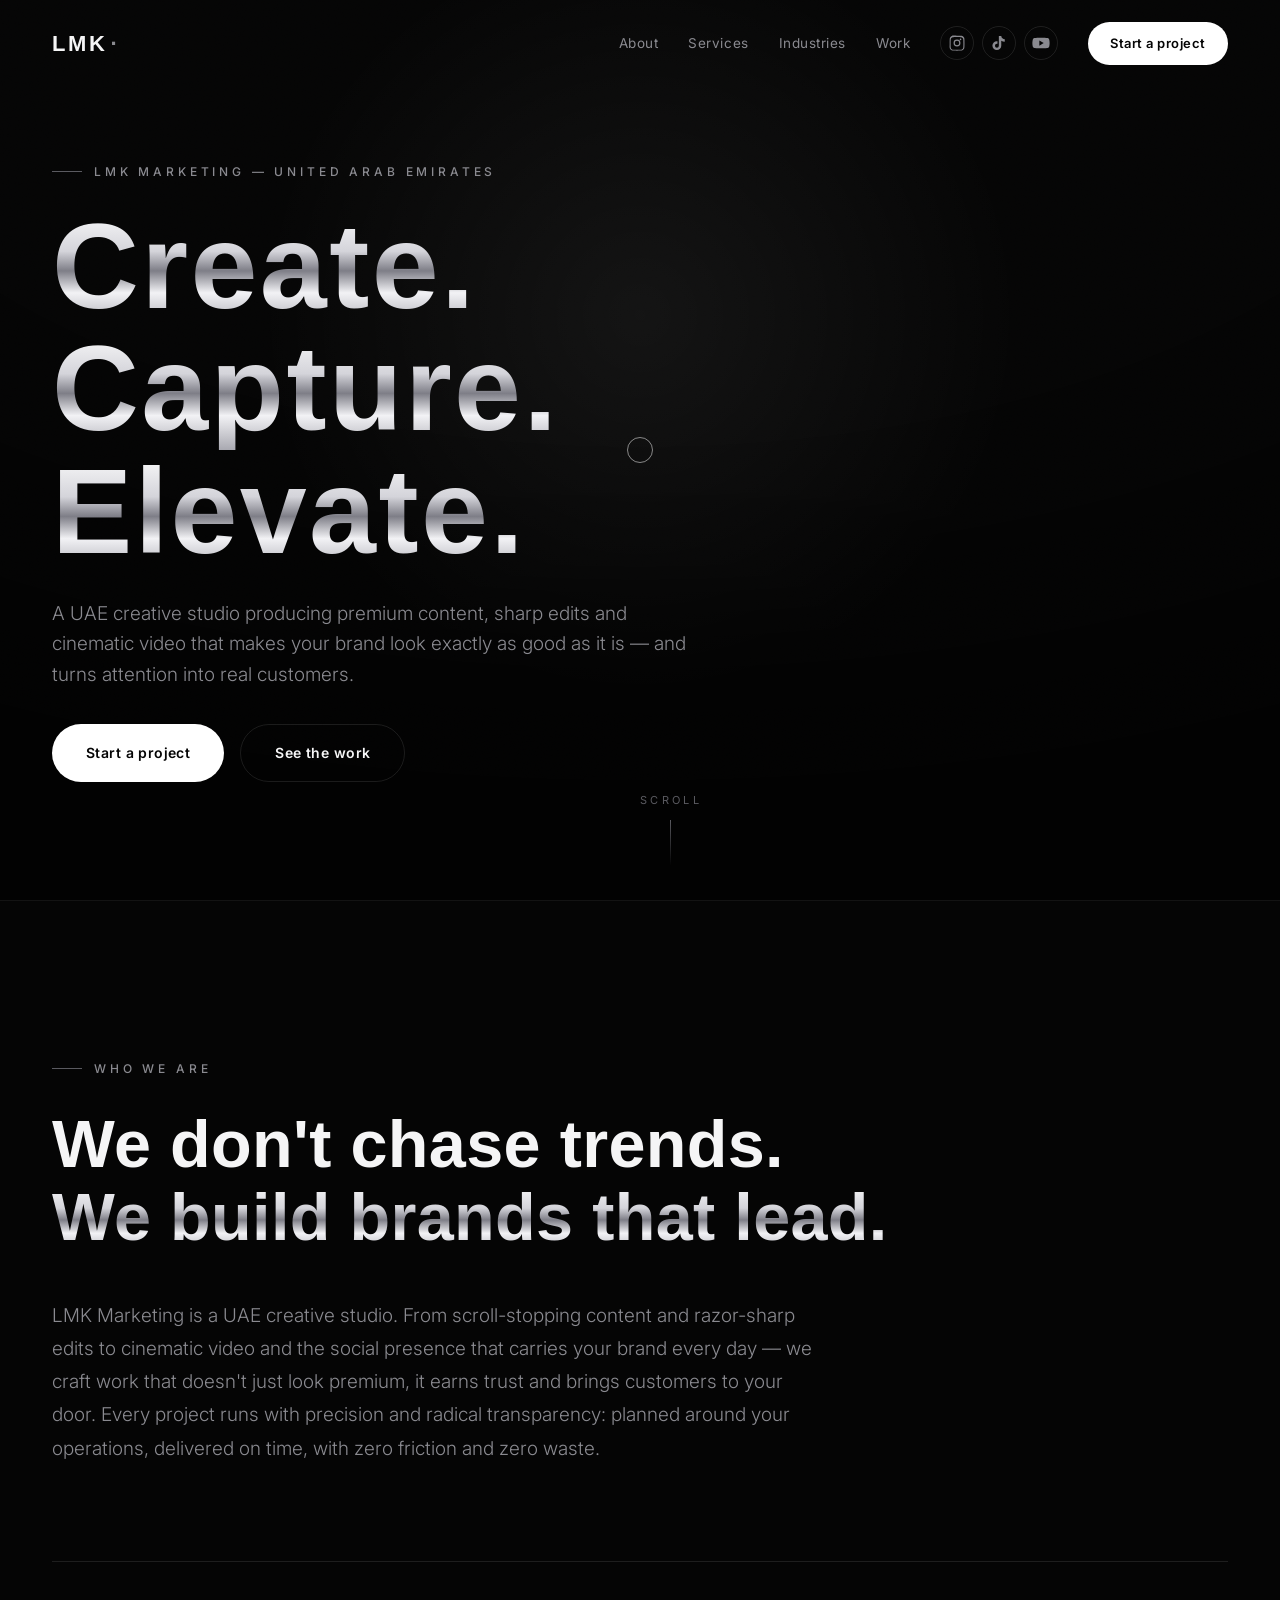
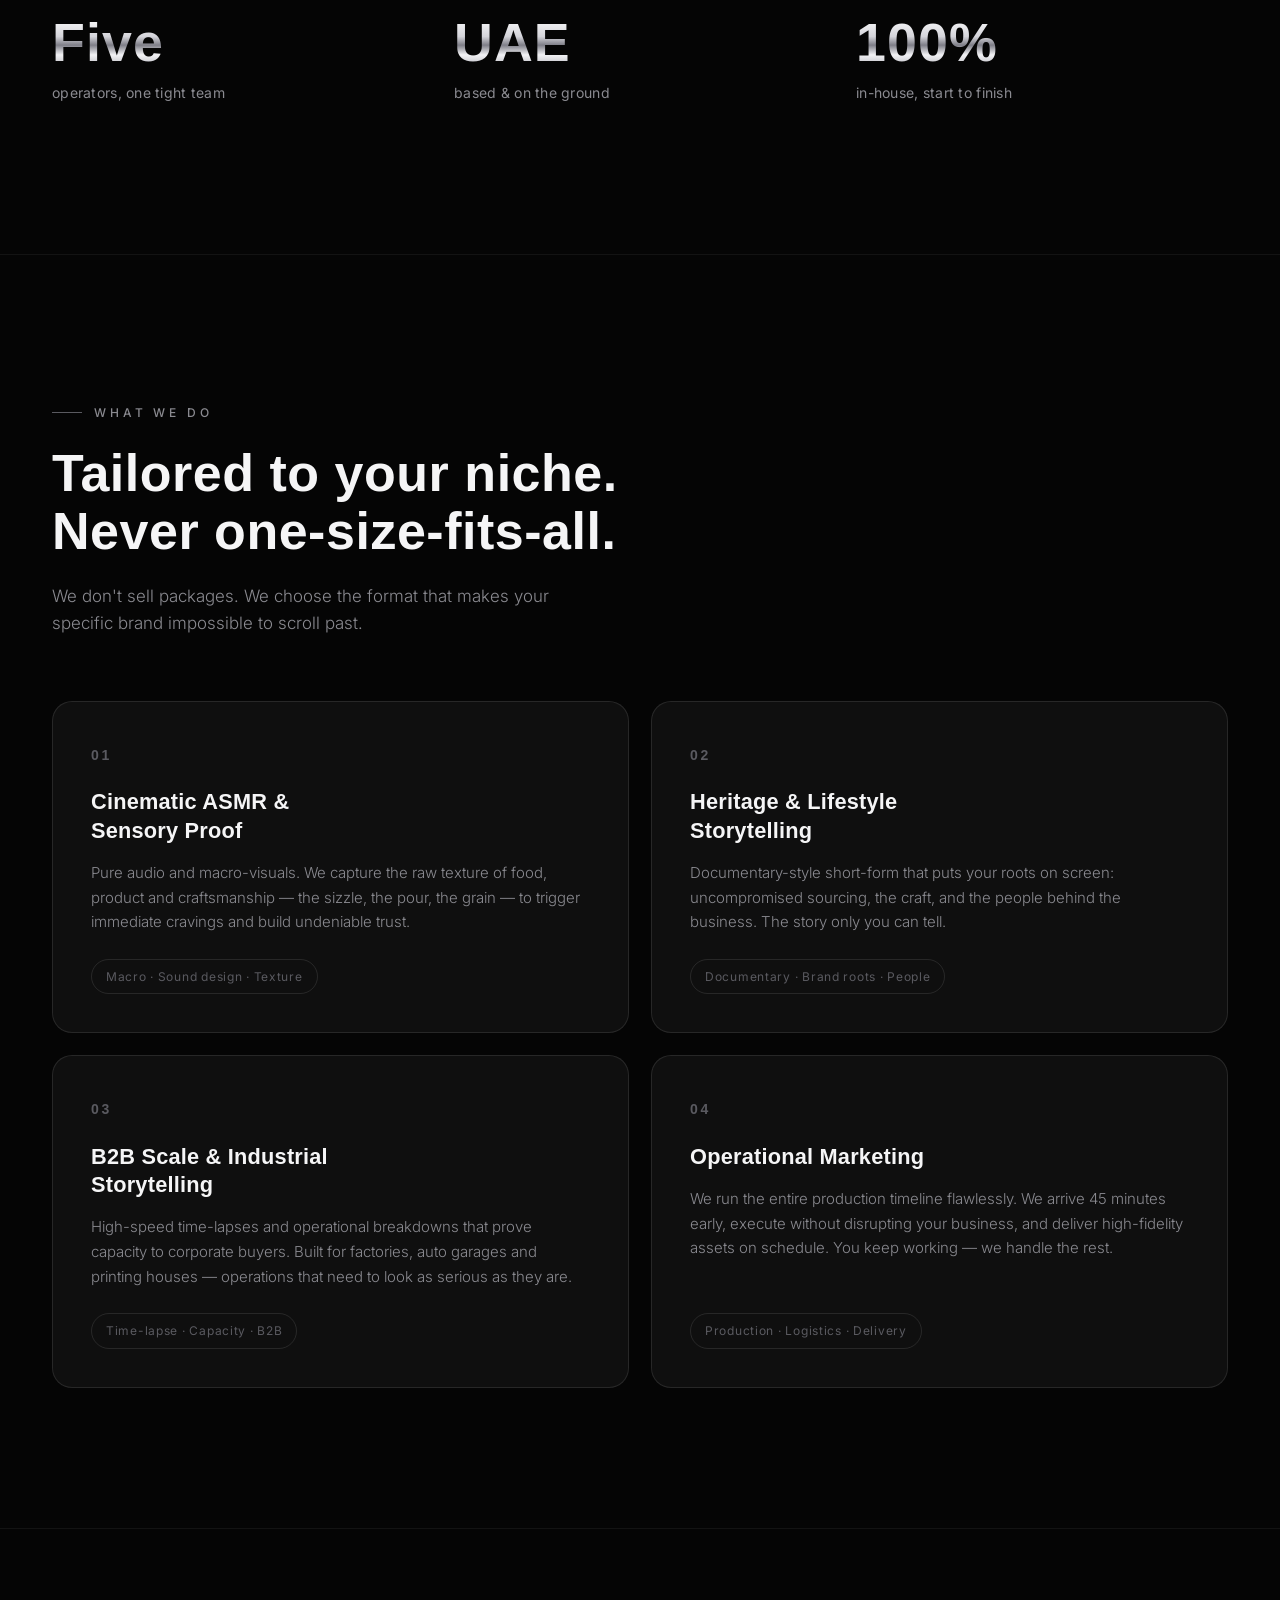
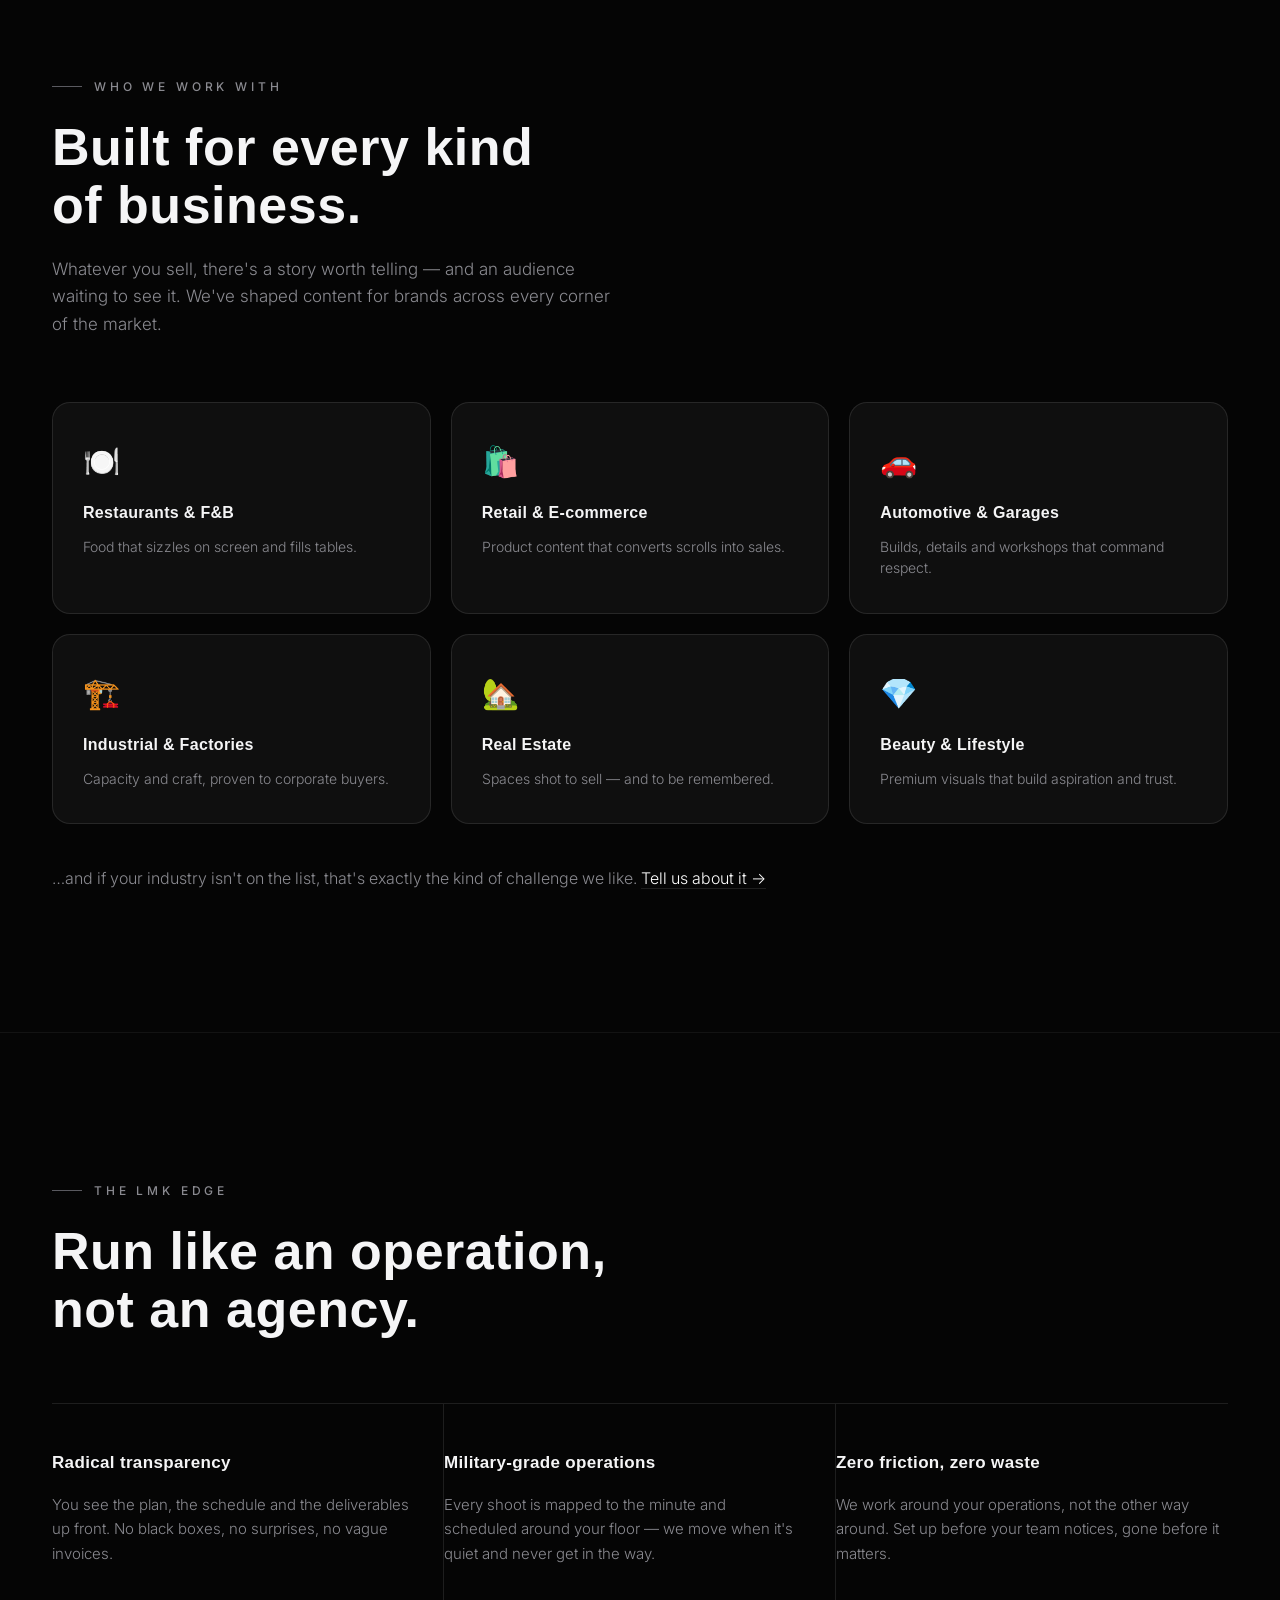
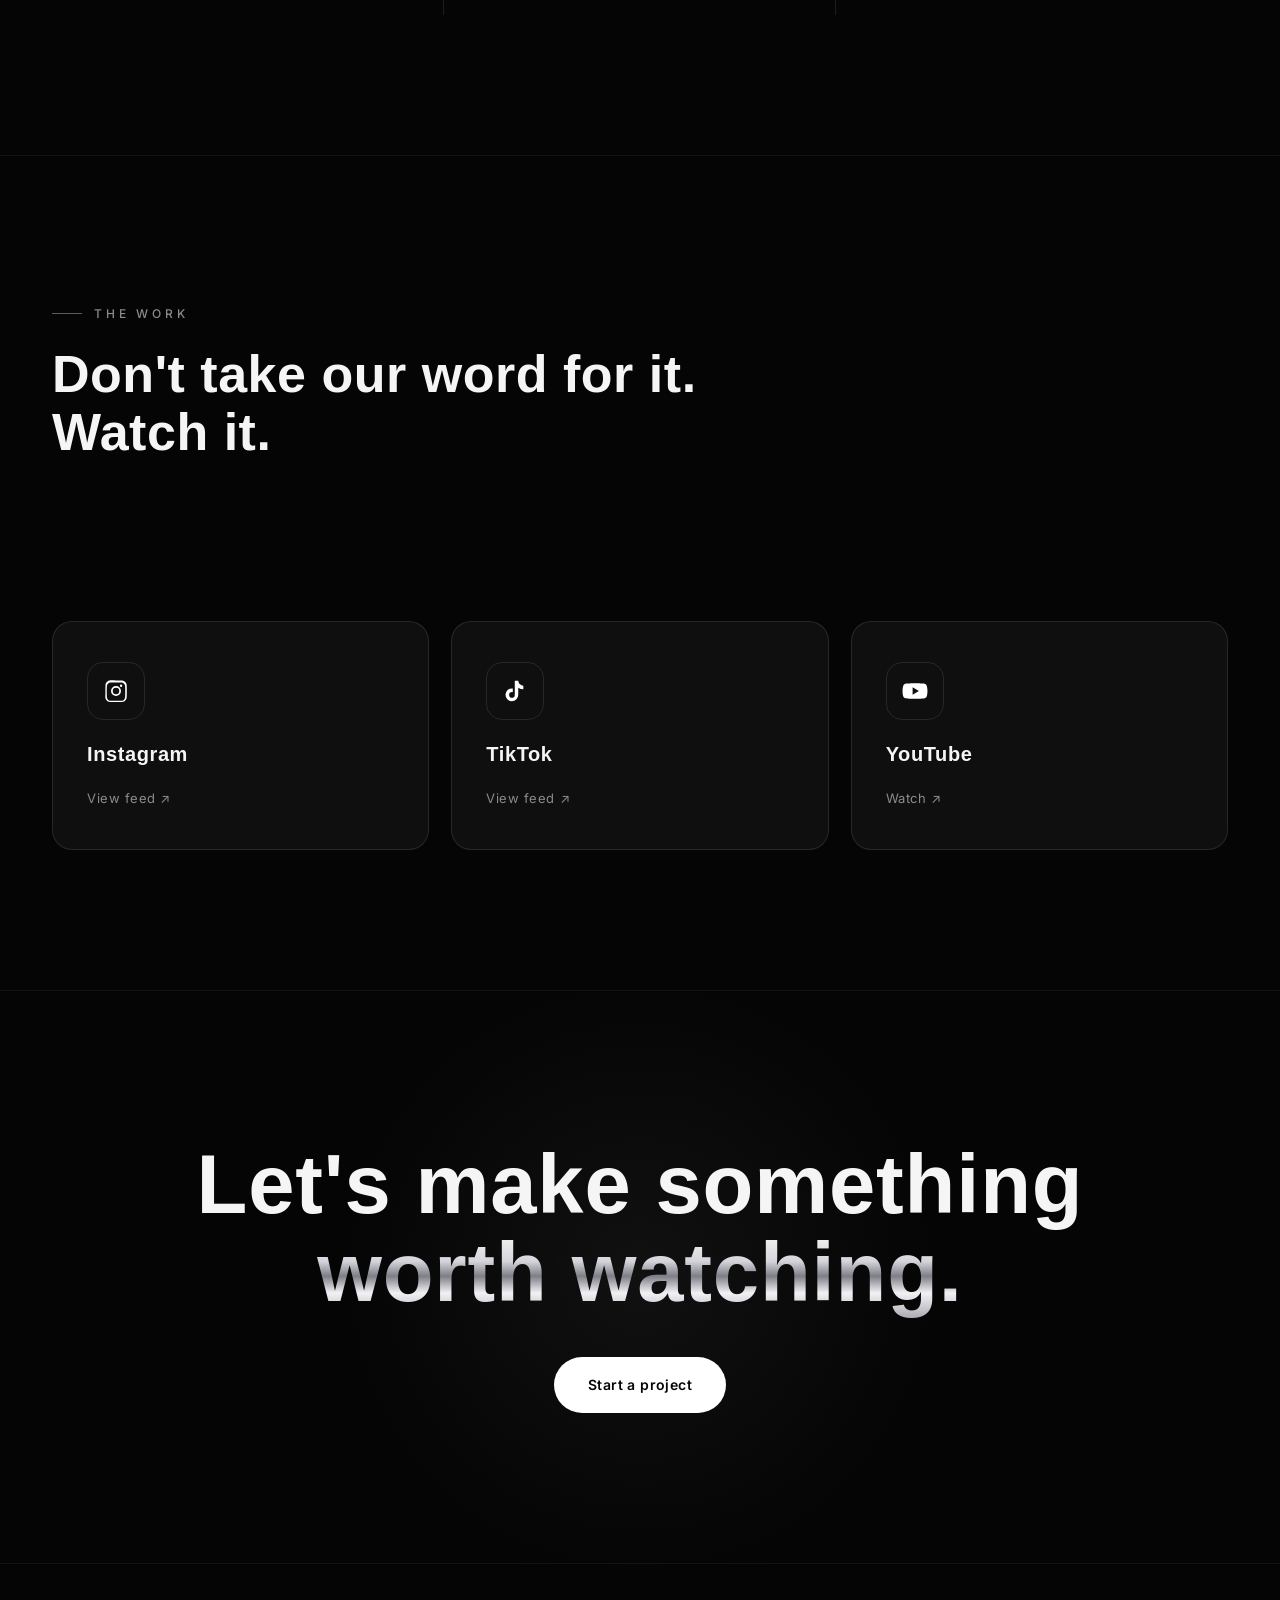
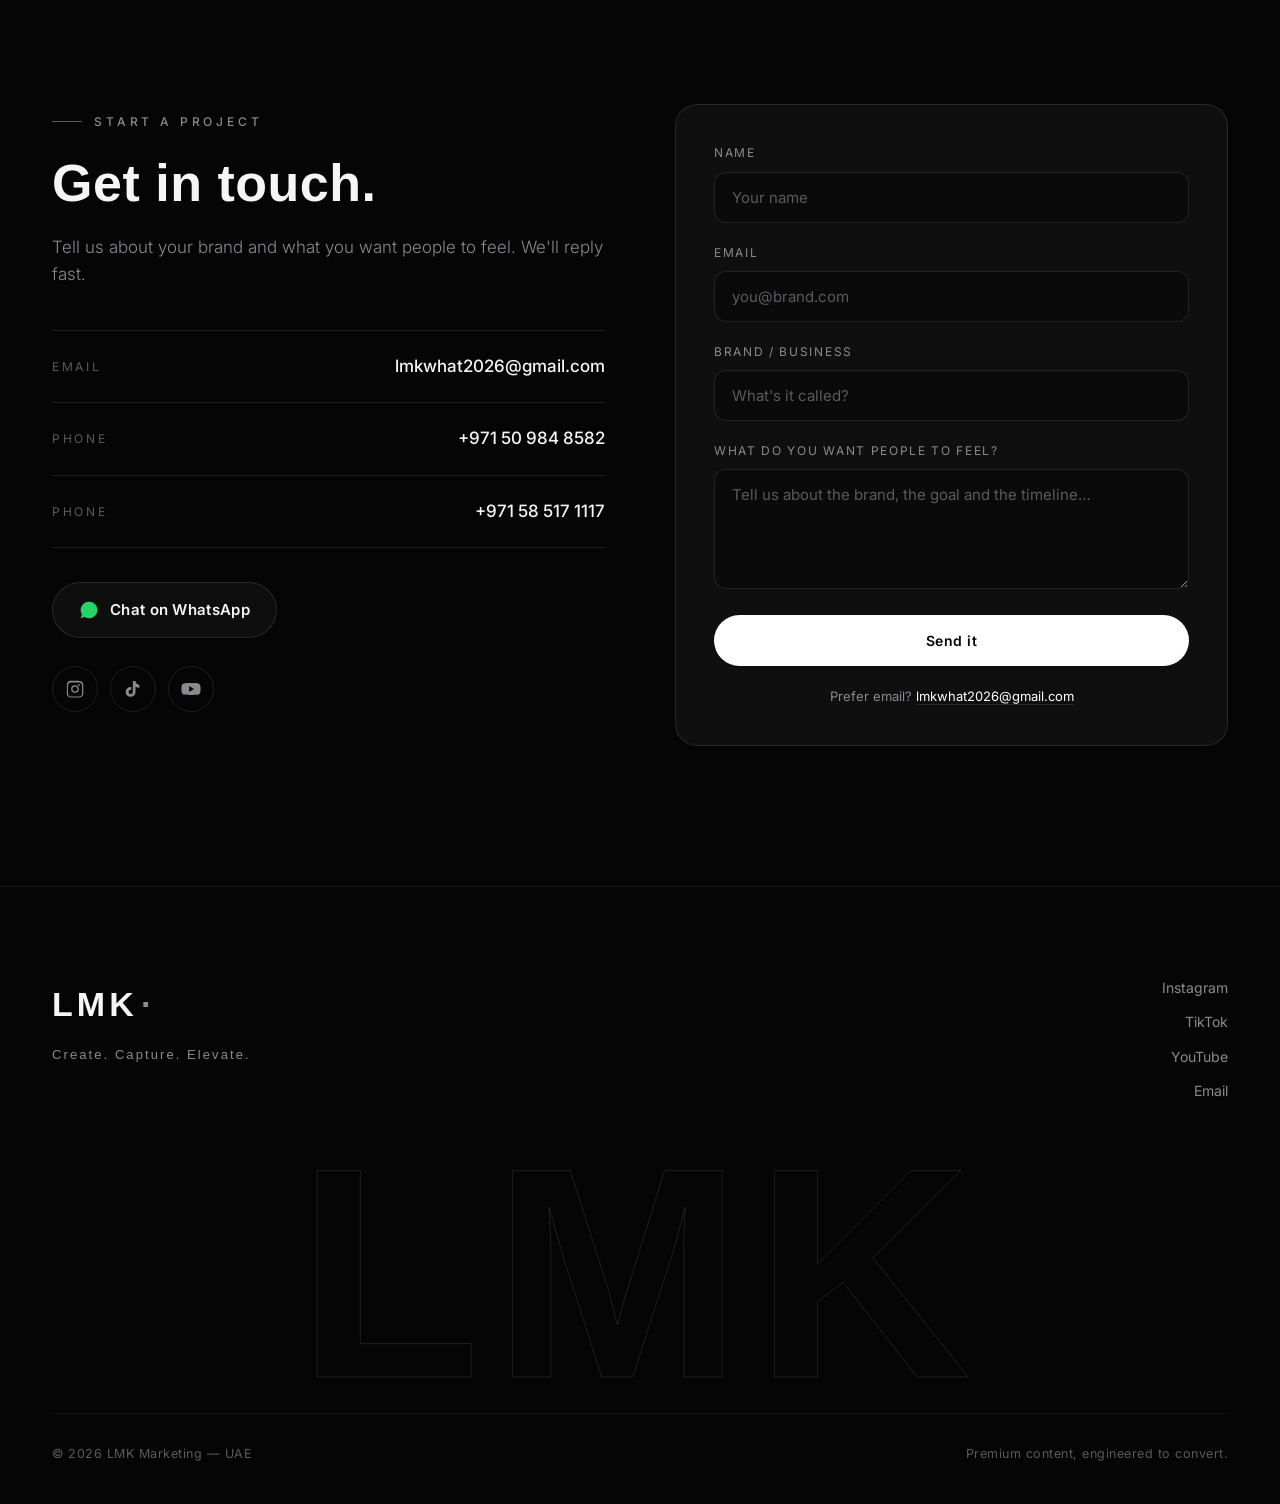
==== commit e447f9a6: "Add files via upload" ====
--- a/index.html
+++ b/index.html
@@ -301,7 +301,7 @@
         </a>
       </div>
 
-      <a href="https://wa.me/971509848582" target="_blank" rel="noopener" class="wa-btn" data-magnetic>
+      <a href="https://wa.me/971509848582?text=Hi%20LMK%2C%20I%27d%20like%20to%20talk%20about%20a%20project." target="_blank" rel="noopener" class="wa-btn" data-magnetic>
         <svg viewBox="0 0 24 24" width="20" height="20" aria-hidden="true"><path fill="currentColor" d="M17.5 14.4c-.3-.15-1.7-.84-1.96-.94-.26-.1-.45-.15-.64.15-.19.29-.74.94-.9 1.13-.17.19-.33.21-.62.07-.3-.15-1.25-.46-2.38-1.47-.88-.78-1.47-1.75-1.64-2.04-.17-.29-.02-.45.13-.6.13-.13.3-.34.45-.51.15-.17.2-.29.3-.48.1-.19.05-.36-.02-.51-.08-.15-.64-1.55-.88-2.12-.23-.56-.47-.48-.64-.49-.17-.01-.36-.01-.55-.01-.19 0-.51.07-.77.36-.26.29-1.01.99-1.01 2.41 0 1.42 1.04 2.8 1.18 2.99.15.19 2.04 3.12 4.95 4.38.69.3 1.23.48 1.65.61.69.22 1.32.19 1.82.12.56-.08 1.7-.69 1.94-1.36.24-.67.24-1.24.17-1.36-.07-.12-.26-.19-.55-.34M12 2a10 10 0 0 0-8.5 15.3L2 22l4.8-1.5A10 10 0 1 0 12 2"/></svg>
         Chat on WhatsApp
       </a>
@@ -318,7 +318,6 @@
       <input type="hidden" name="_template" value="table">
       <input type="hidden" name="_captcha" value="false">
       <input type="hidden" name="_next" value="https://lmk-marketing.vercel.app/?sent=1#contact">
-      <input type="text" name="_honey" class="hp" tabindex="-1" autocomplete="off" aria-hidden="true">
       <div class="field"><label for="name">Name</label><input id="name" name="name" type="text" placeholder="Your name" required></div>
       <div class="field"><label for="email">Email</label><input id="email" name="email" type="email" placeholder="you@brand.com" required></div>
       <div class="field"><label for="brand">Brand / business</label><input id="brand" name="brand" type="text" placeholder="What's it called?"></div>
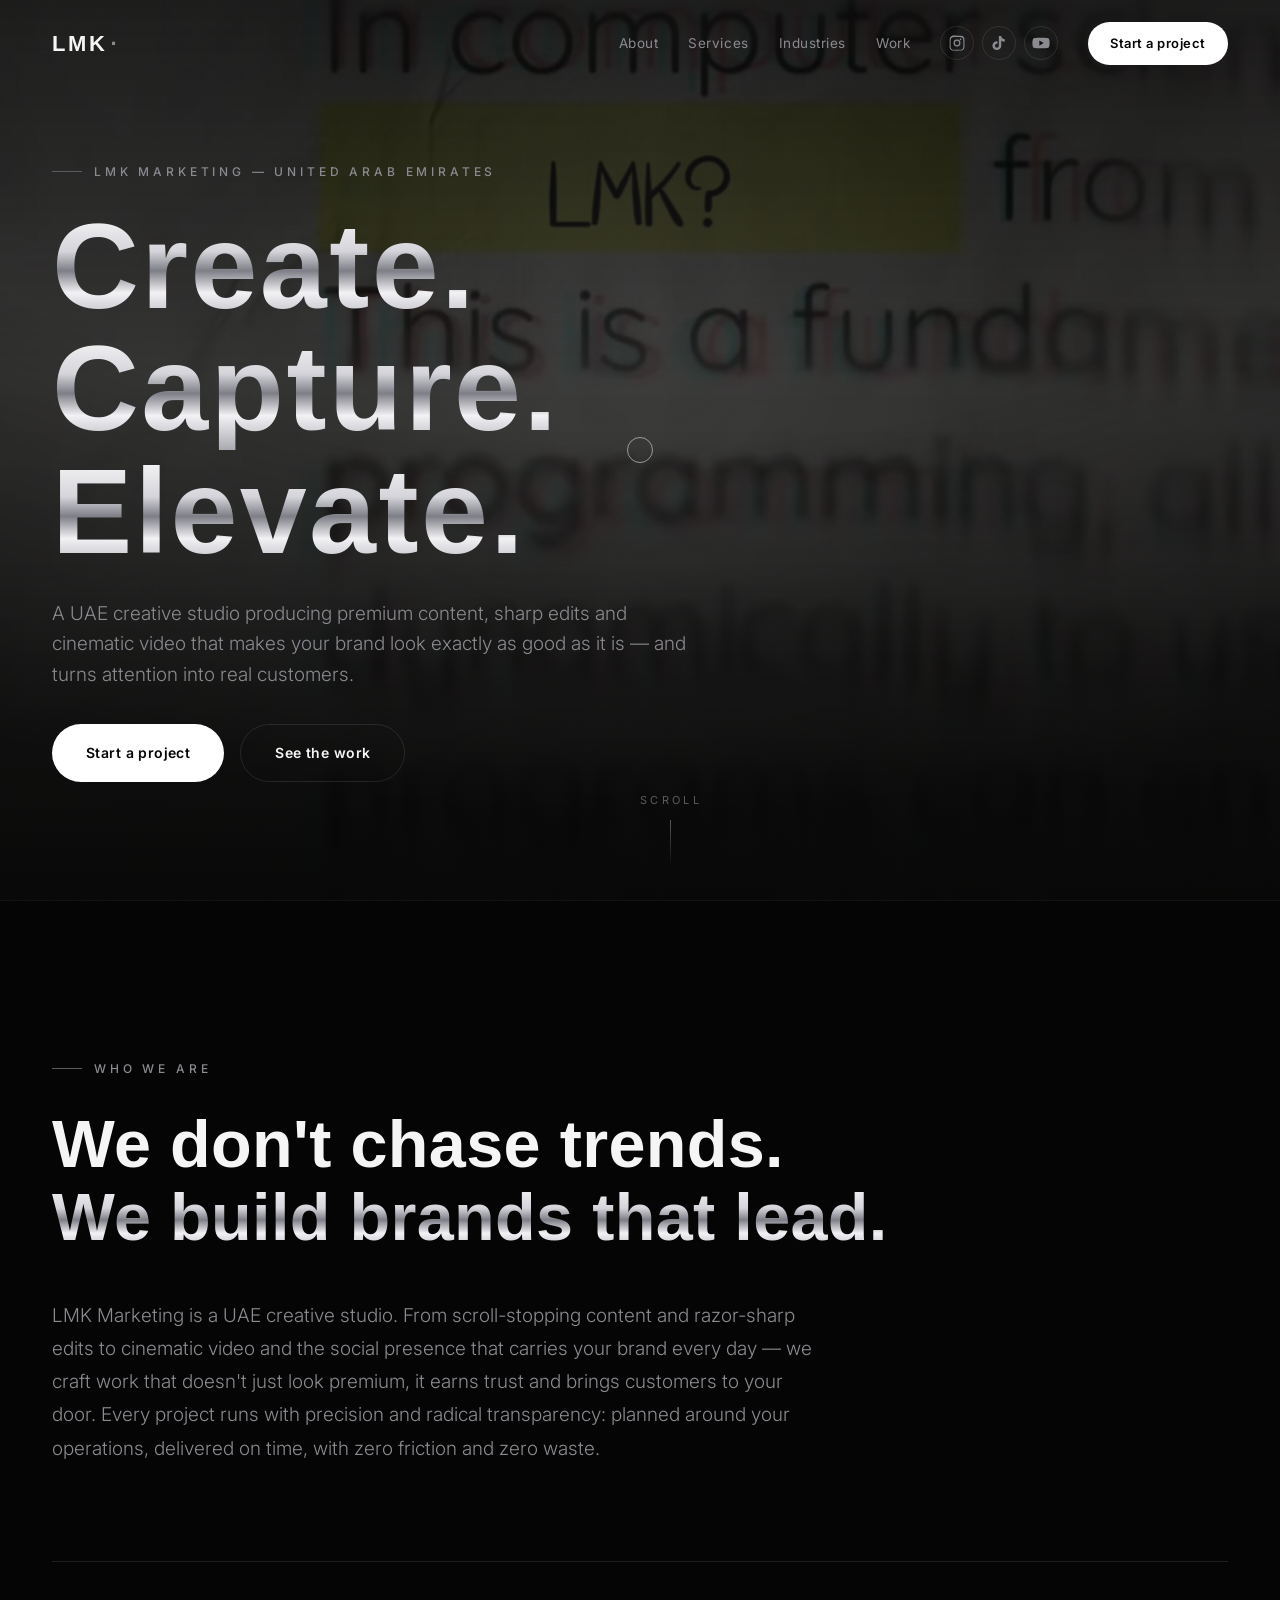
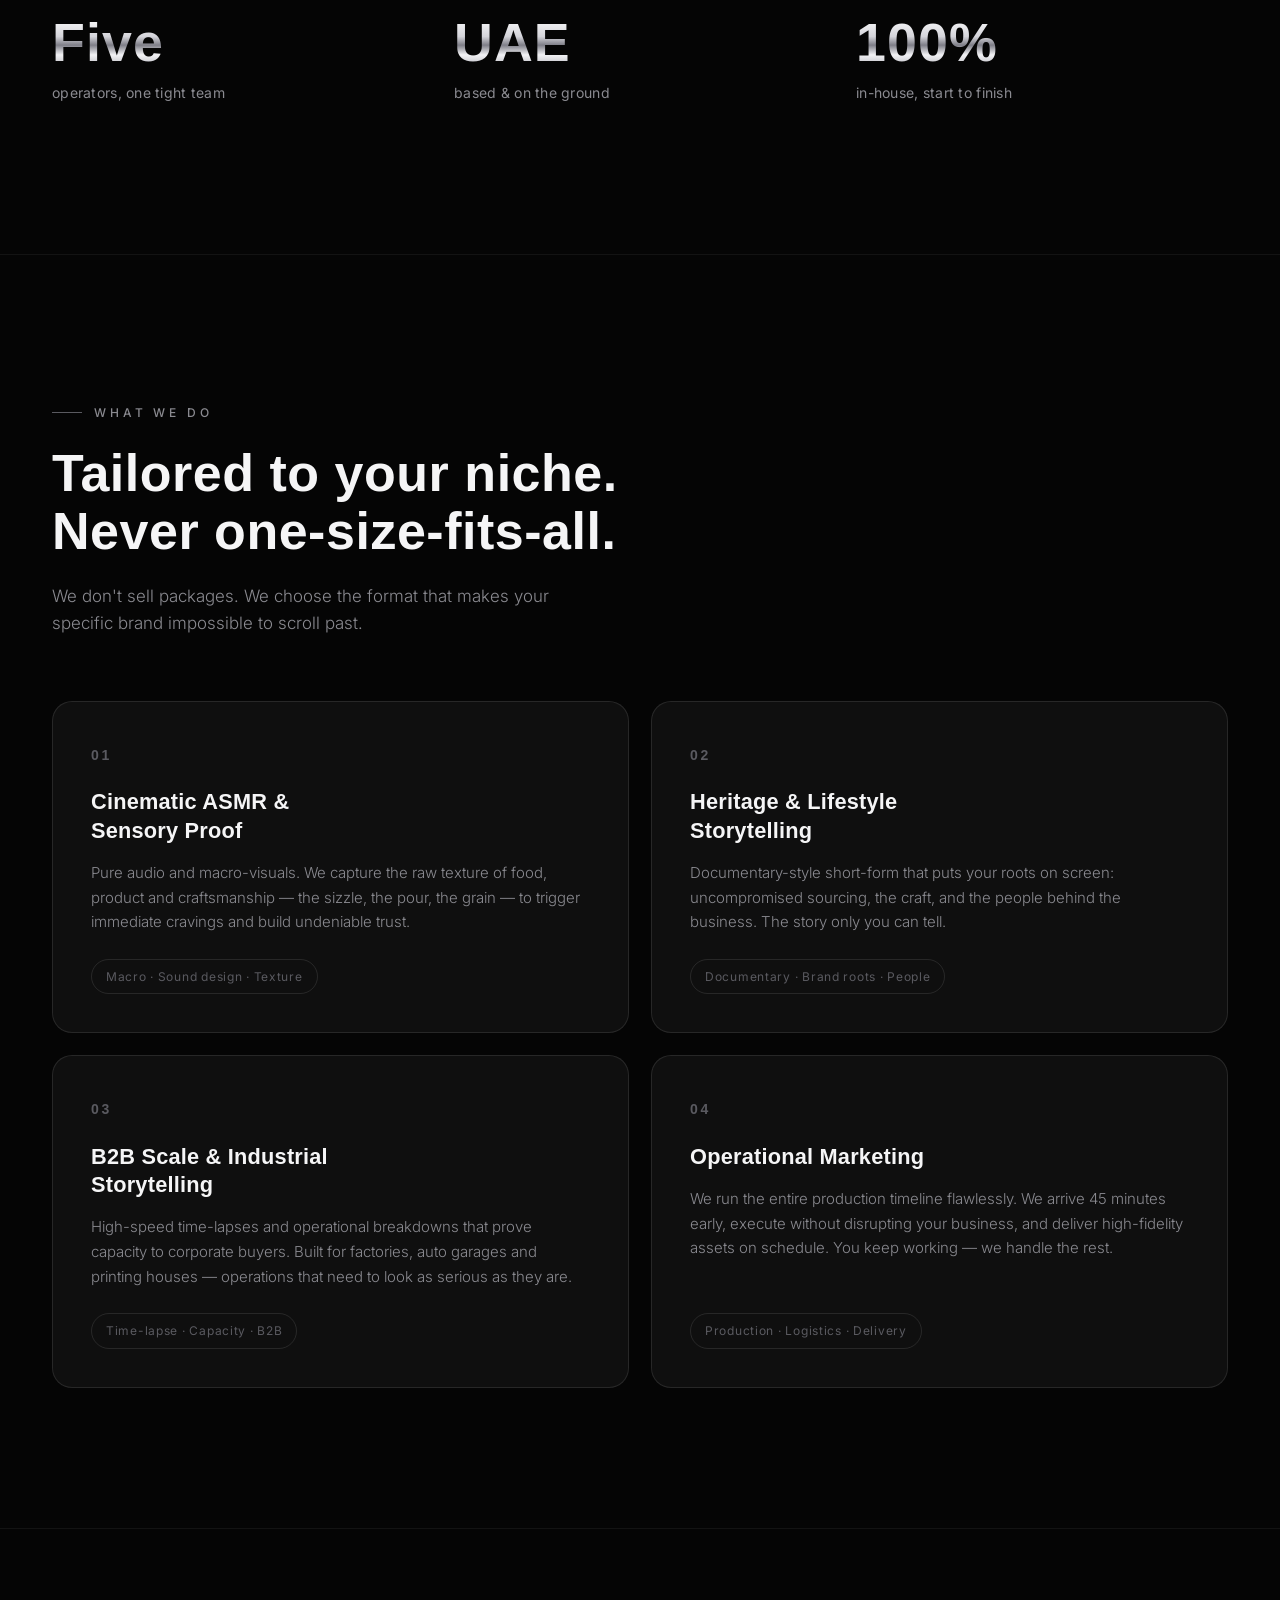
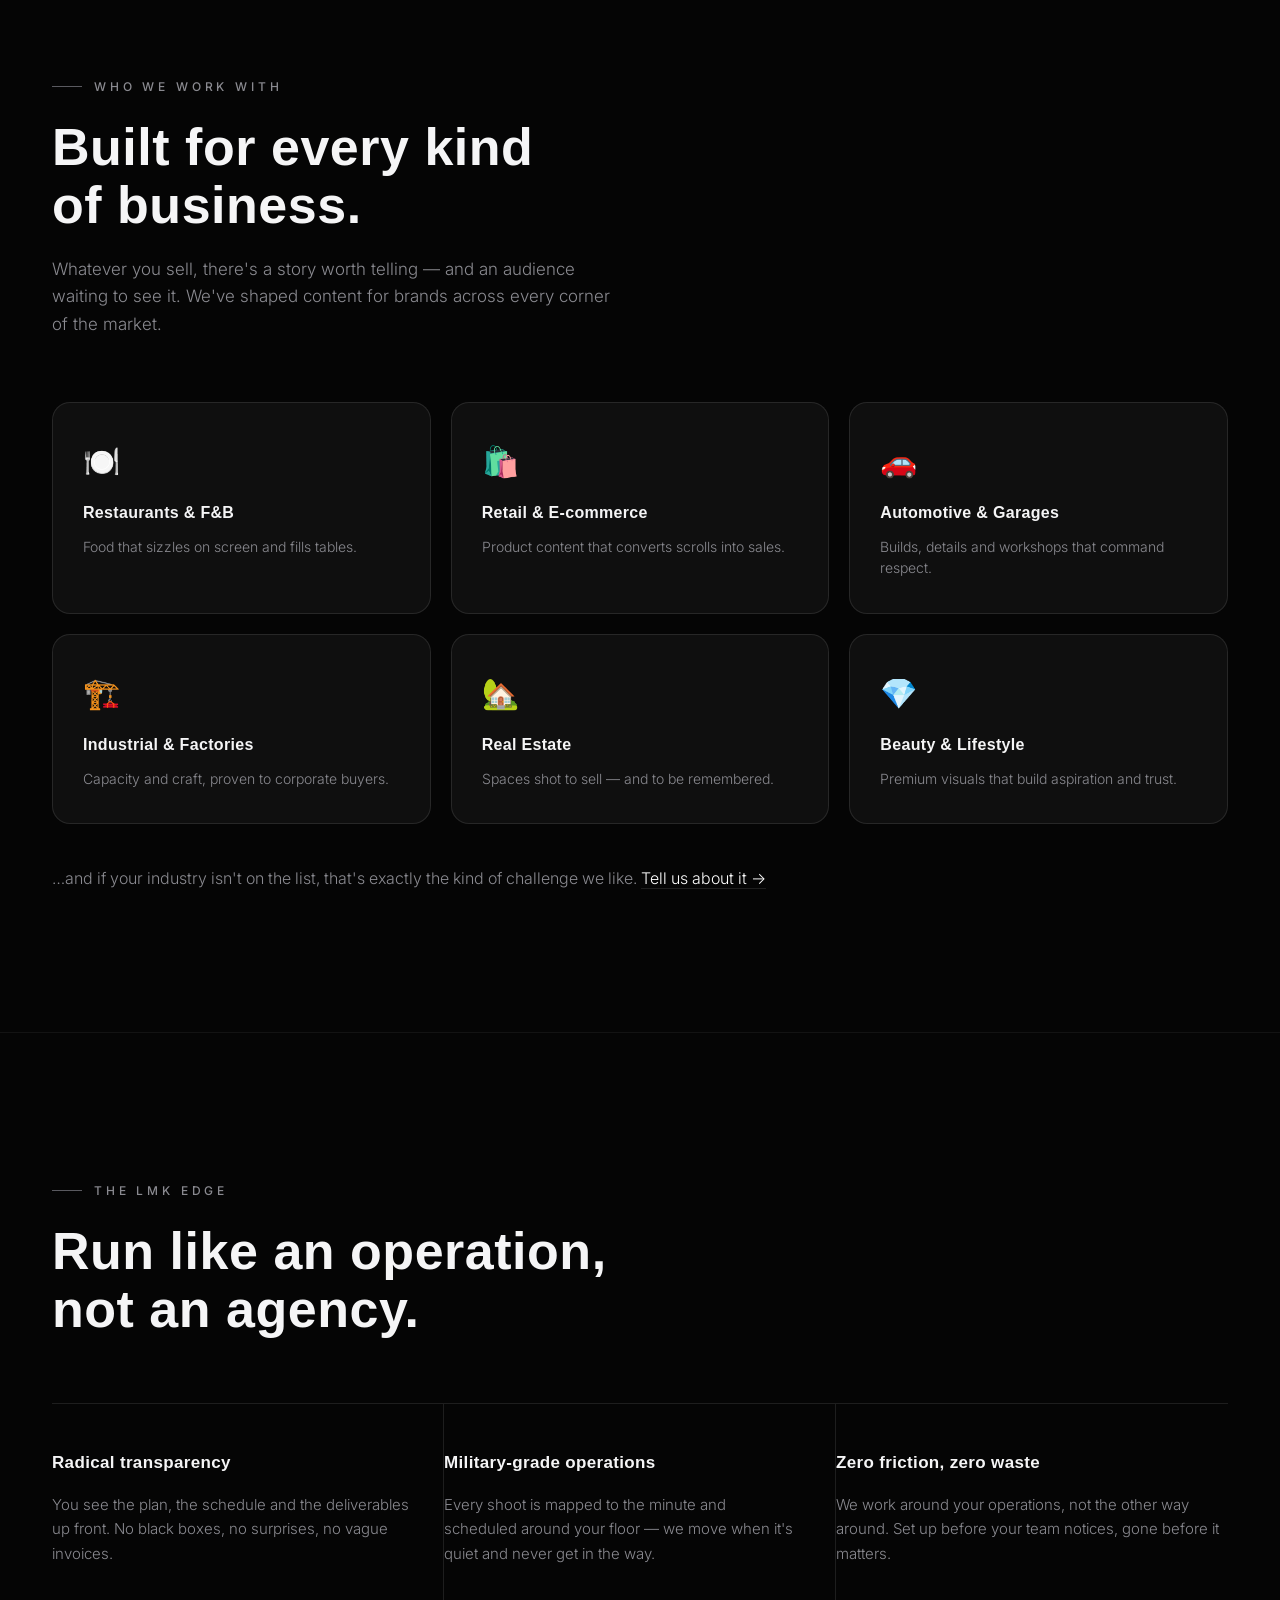
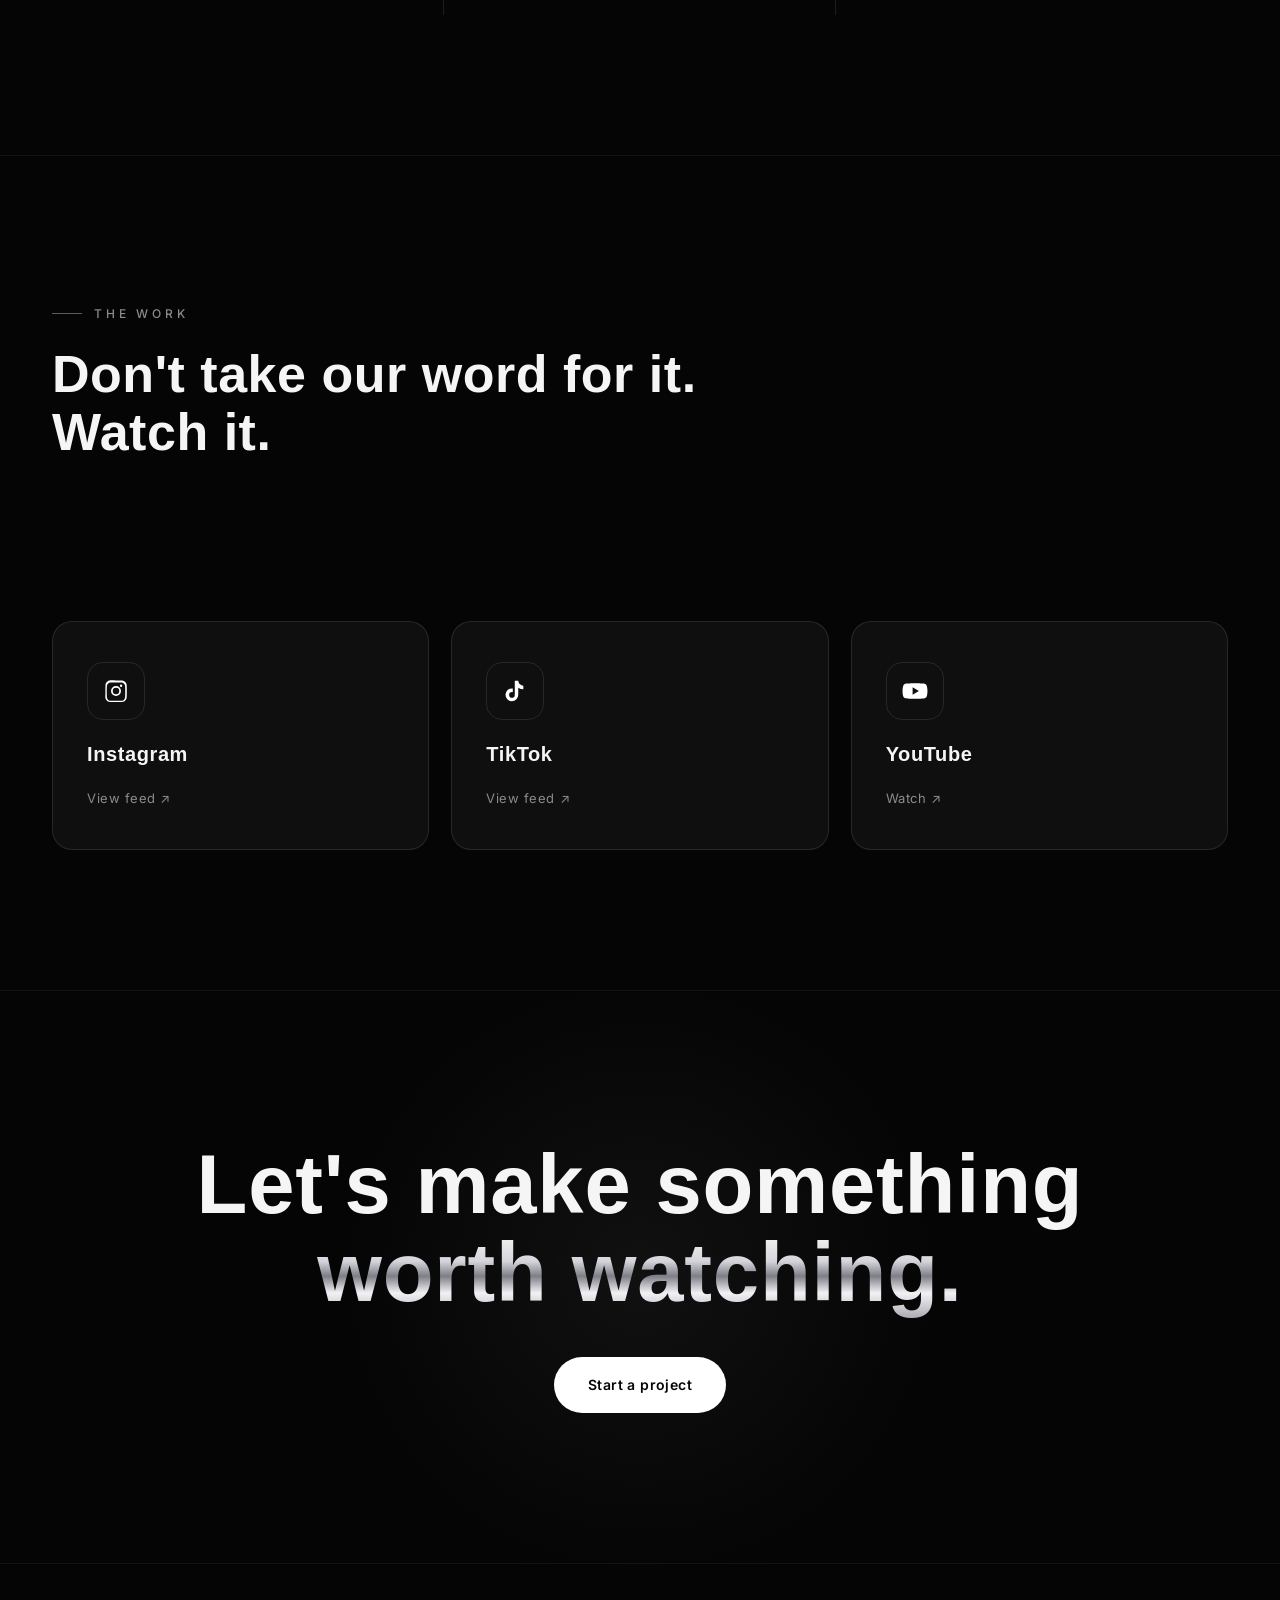
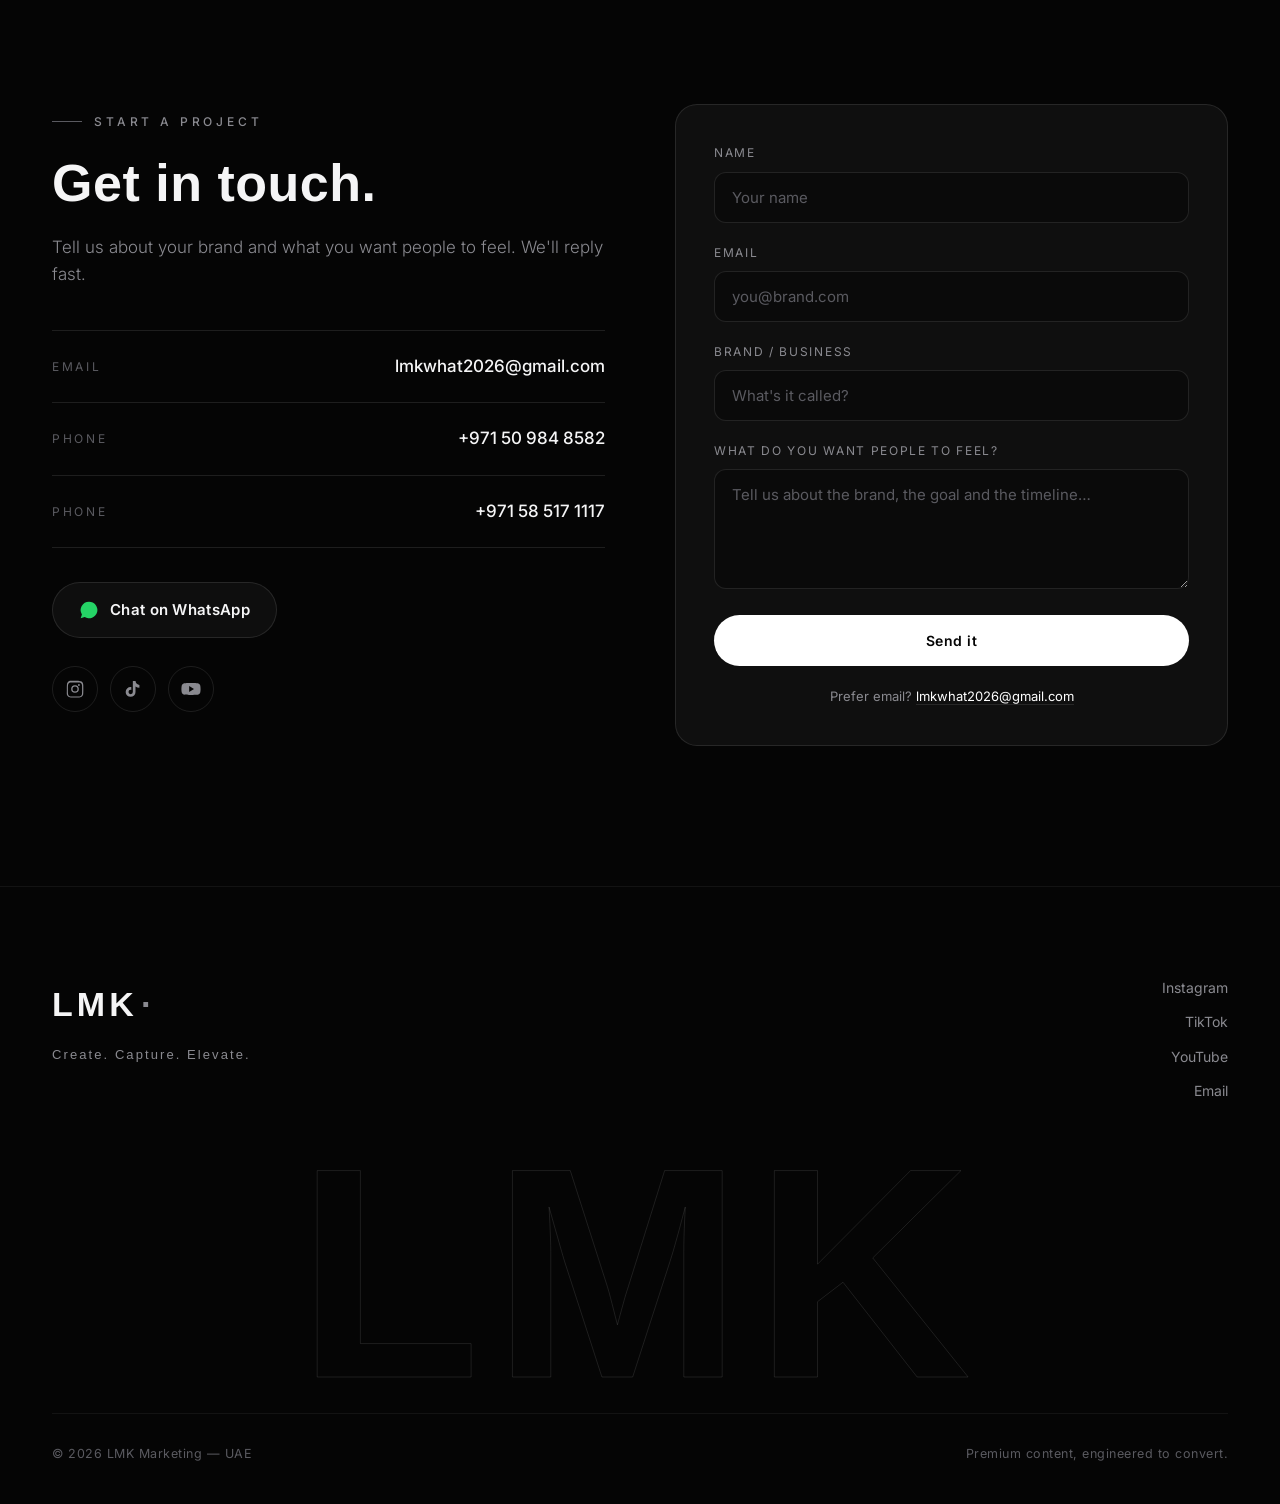
==== commit ea9218fc: "Add files via upload" ====
--- a/index.html
+++ b/index.html
@@ -22,6 +22,17 @@
 <link rel="stylesheet" href="styles.css">
 </head>
 <body>
+
+<!-- background video: fixed behind everything, crossfades to the 2nd clip past the halfway point -->
+<div class="bg-video" aria-hidden="true">
+  <video class="bgv is-active" id="bgv1" muted loop playsinline preload="auto" poster="bg1-poster.jpg">
+    <source src="bg1.mp4" type="video/mp4">
+  </video>
+  <video class="bgv" id="bgv2" muted loop playsinline preload="none" poster="bg2-poster.jpg">
+    <source src="bg2.mp4" type="video/mp4">
+  </video>
+  <div class="bg-scrim"></div>
+</div>
 
 <!-- grain + vignette overlays -->
 <div class="grain" aria-hidden="true"></div>
--- a/styles.css
+++ b/styles.css
@@ -42,6 +42,14 @@
 }
 .vignette{position:fixed;inset:0;z-index:1;pointer-events:none;
   background:radial-gradient(120% 90% at 50% 0%,transparent 55%,rgba(0,0,0,.55) 100%);}
+
+/* background video */
+.bg-video{position:fixed;inset:0;z-index:-3;overflow:hidden;background:#050505}
+.bgv{position:absolute;inset:0;width:100%;height:100%;object-fit:cover;opacity:0;
+  transition:opacity 1.2s ease;will-change:opacity}
+.bgv.is-active{opacity:1}
+.bg-scrim{position:absolute;inset:0;
+  background:linear-gradient(180deg,rgba(5,5,5,.9),rgba(5,5,5,.8) 42%,rgba(5,5,5,.82) 62%,rgba(5,5,5,.94))}
 
 /* custom cursor */
 .cursor{position:fixed;top:0;left:0;width:26px;height:26px;border:1px solid rgba(255,255,255,.5);
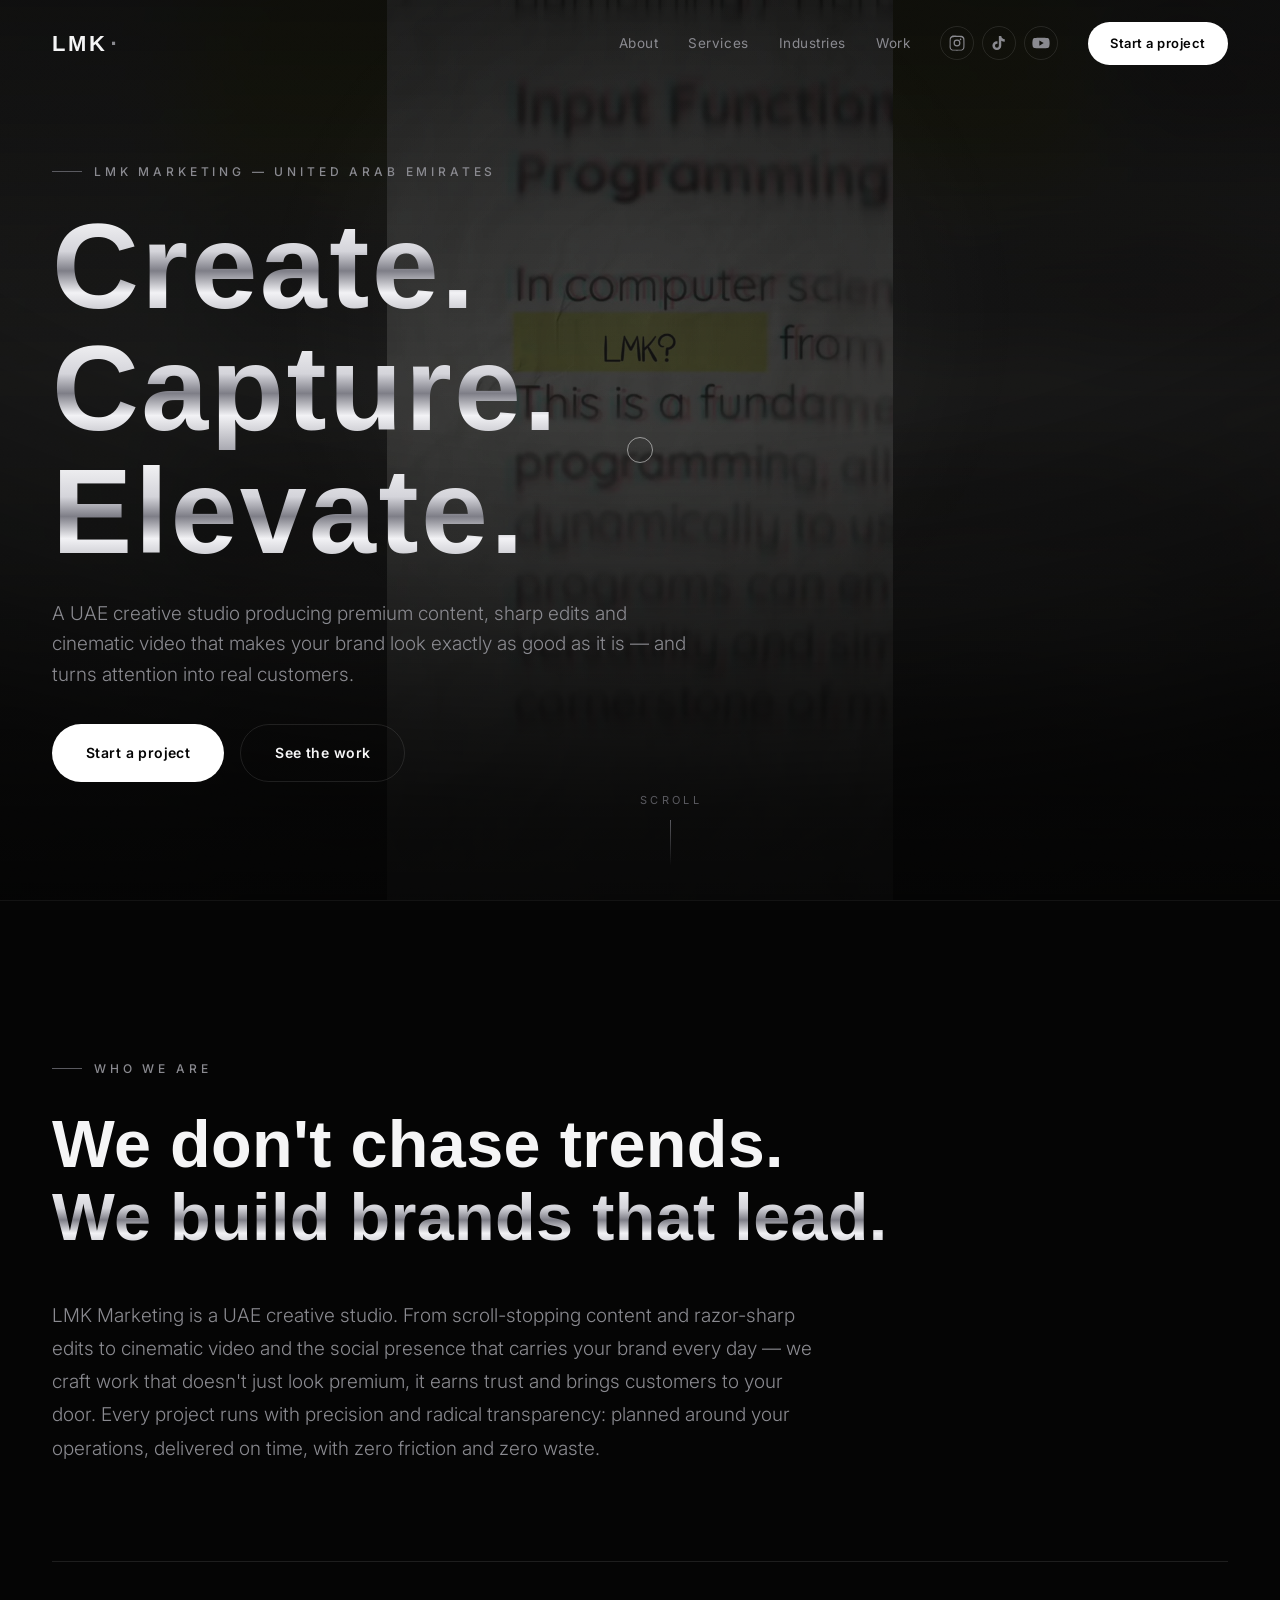
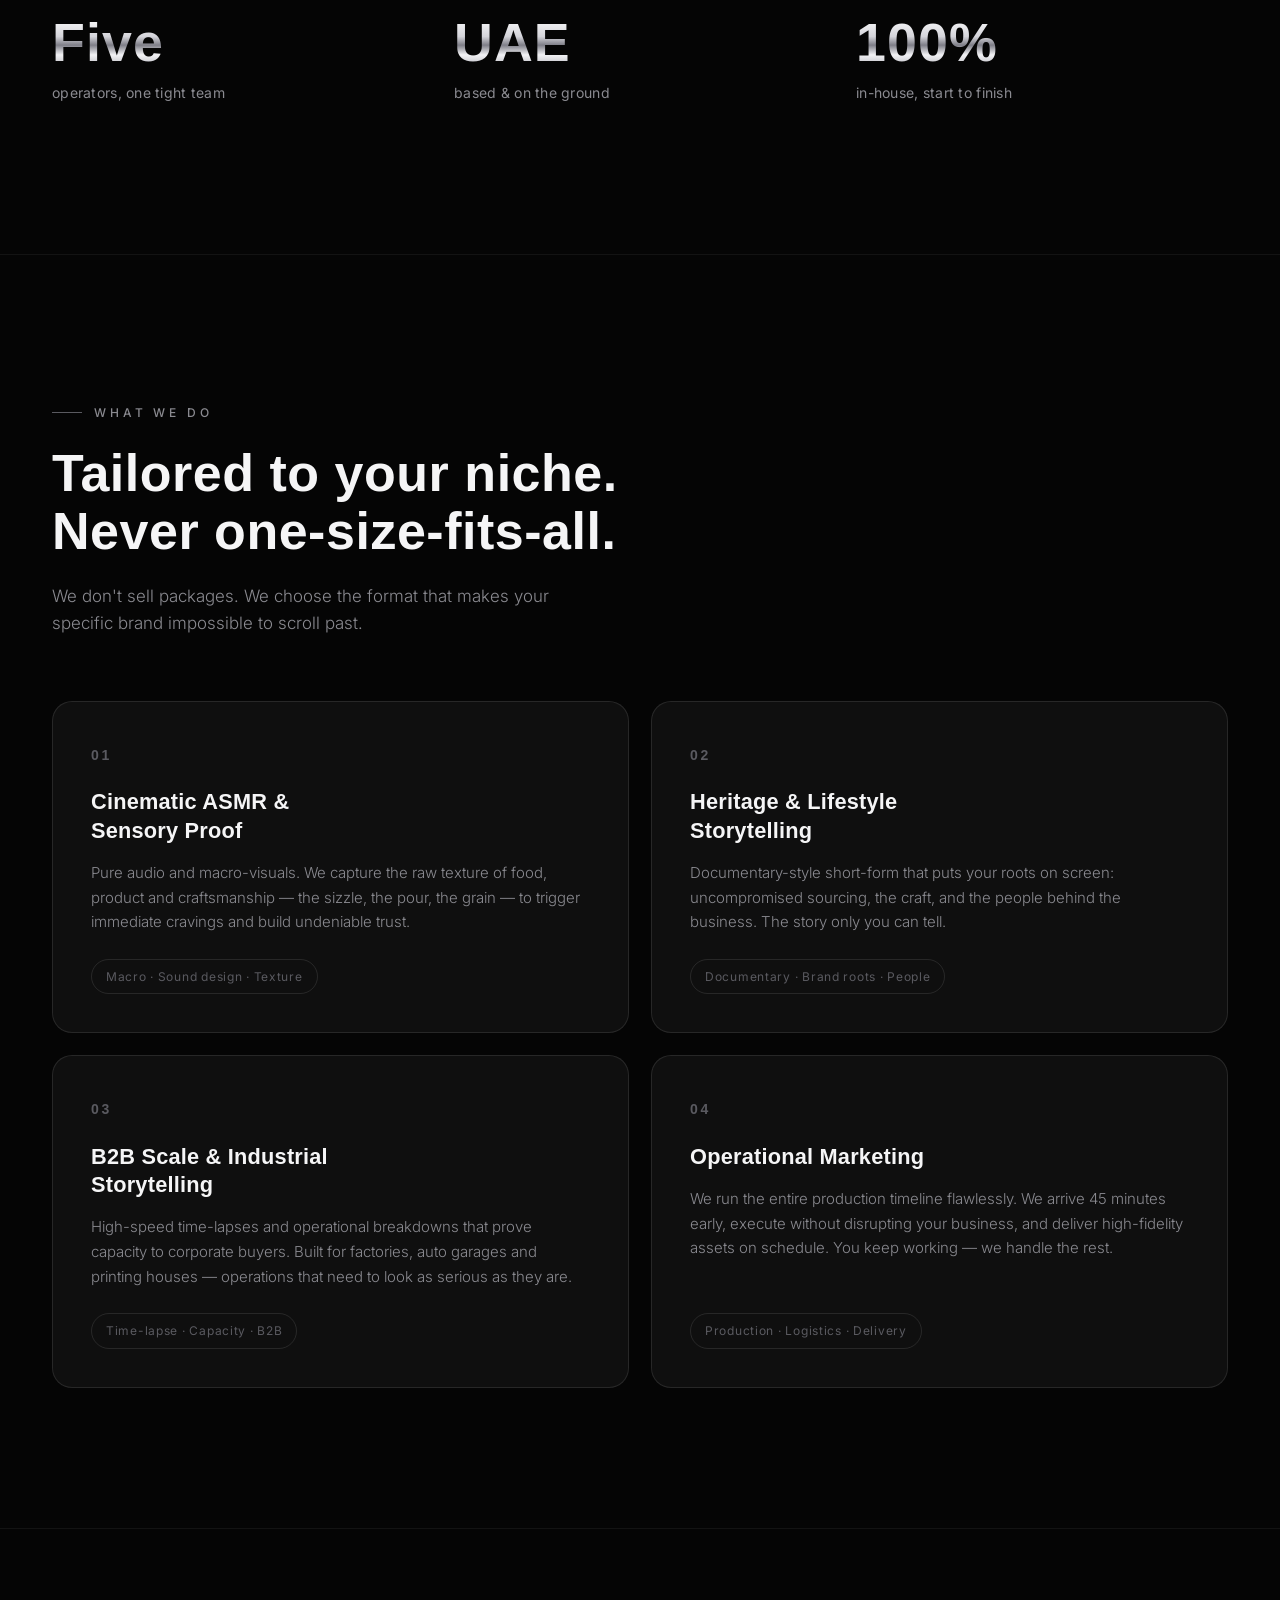
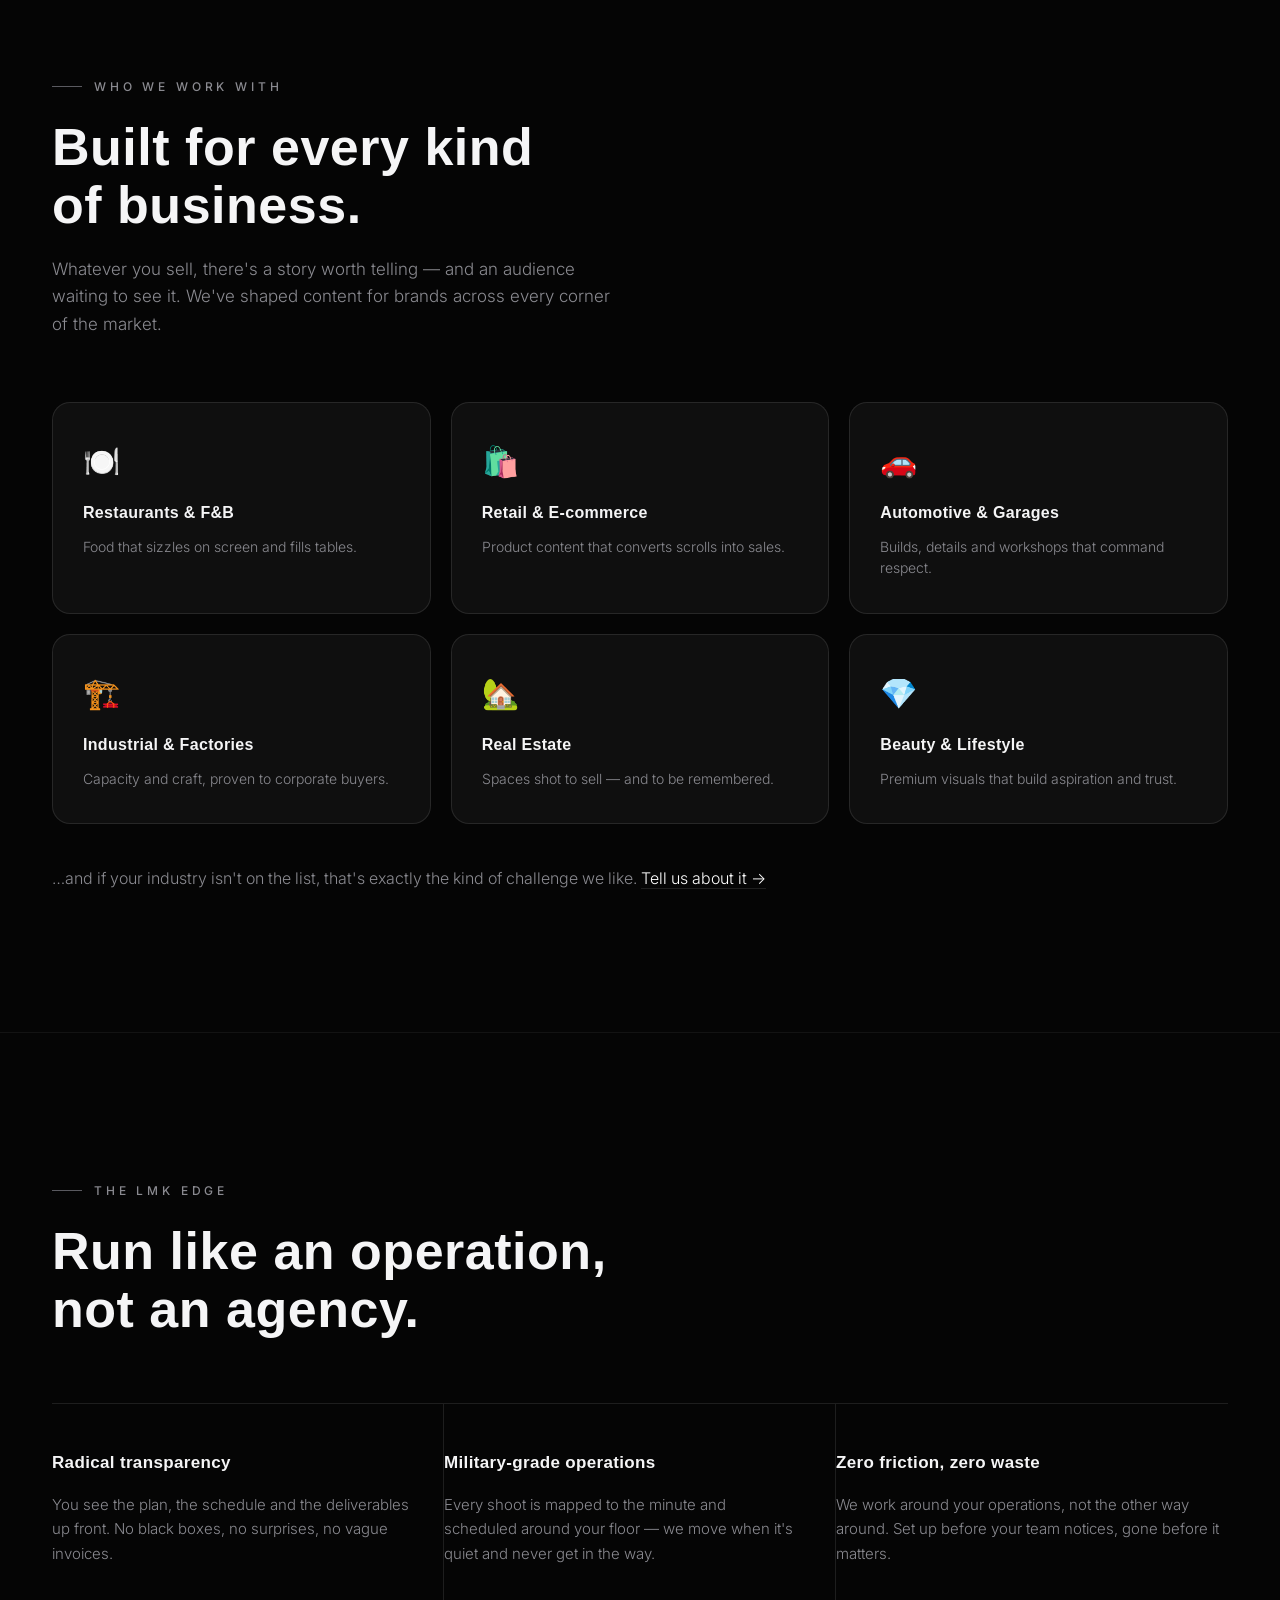
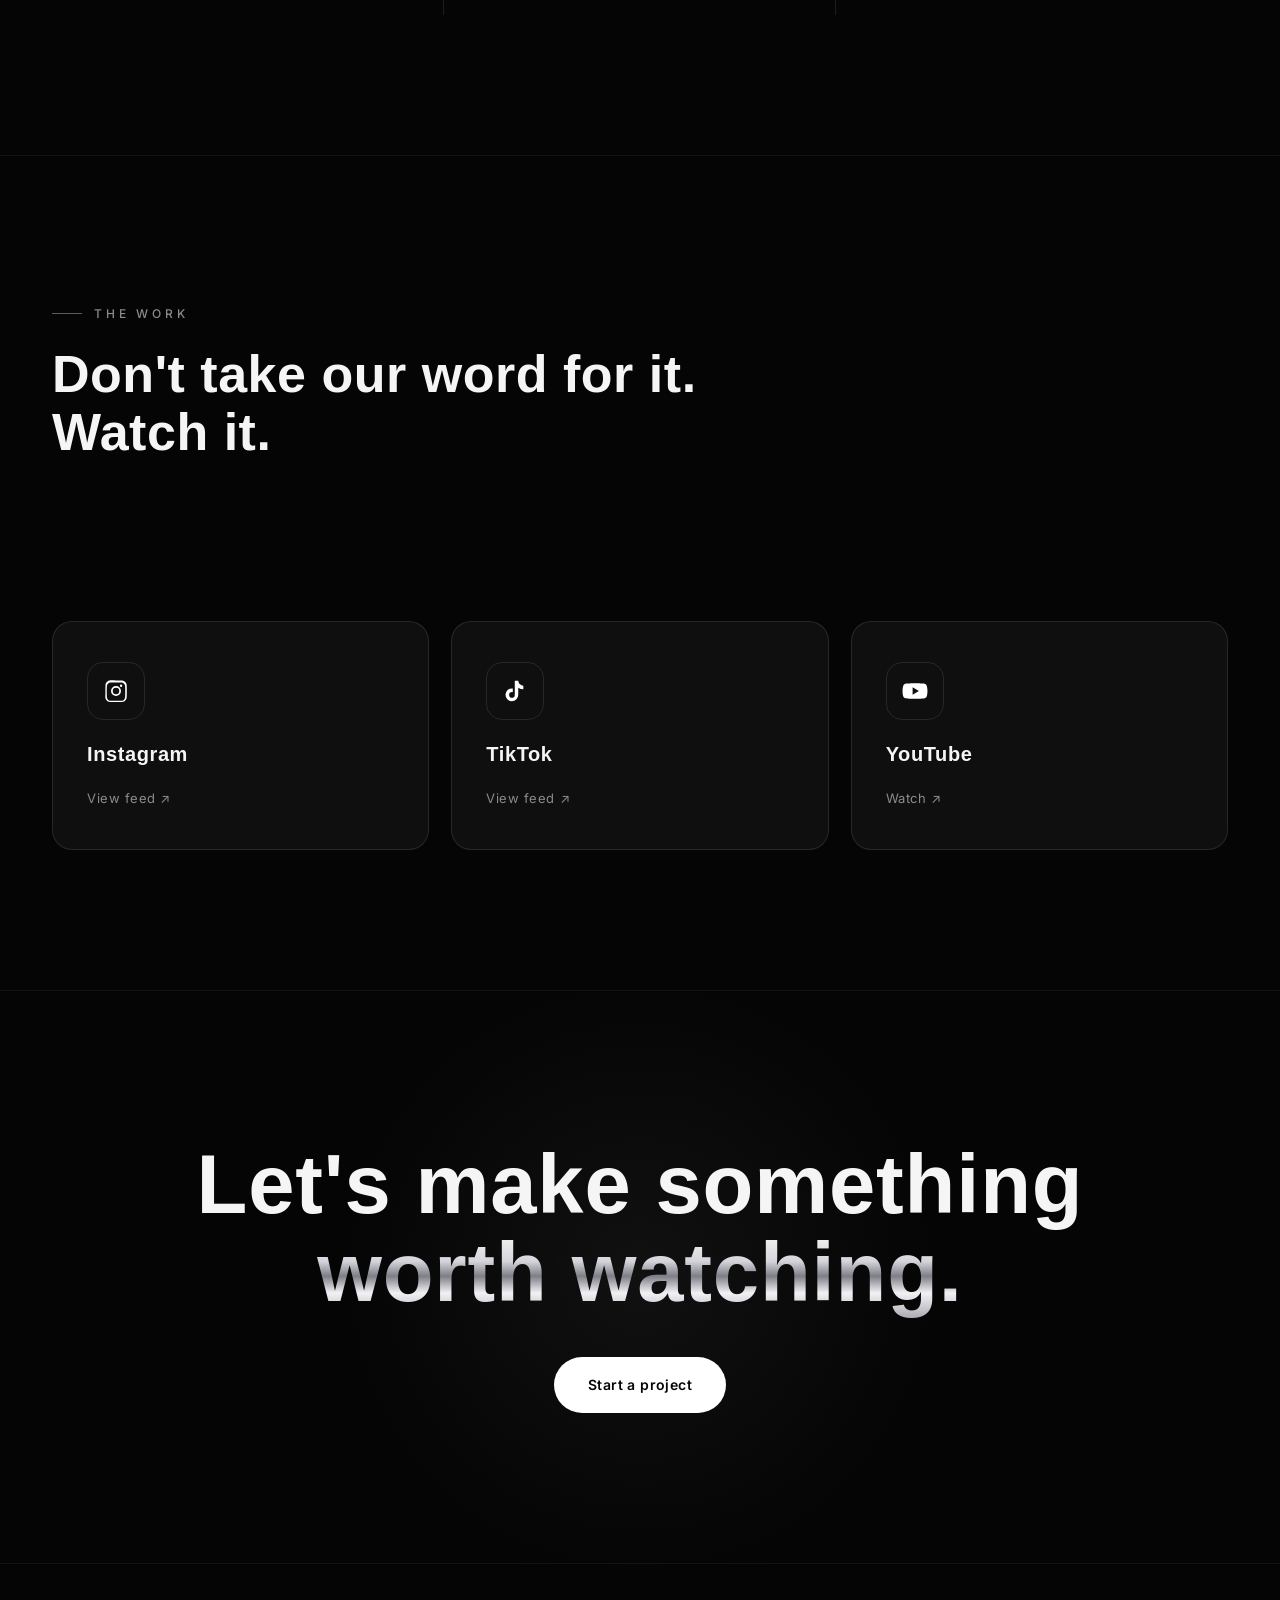
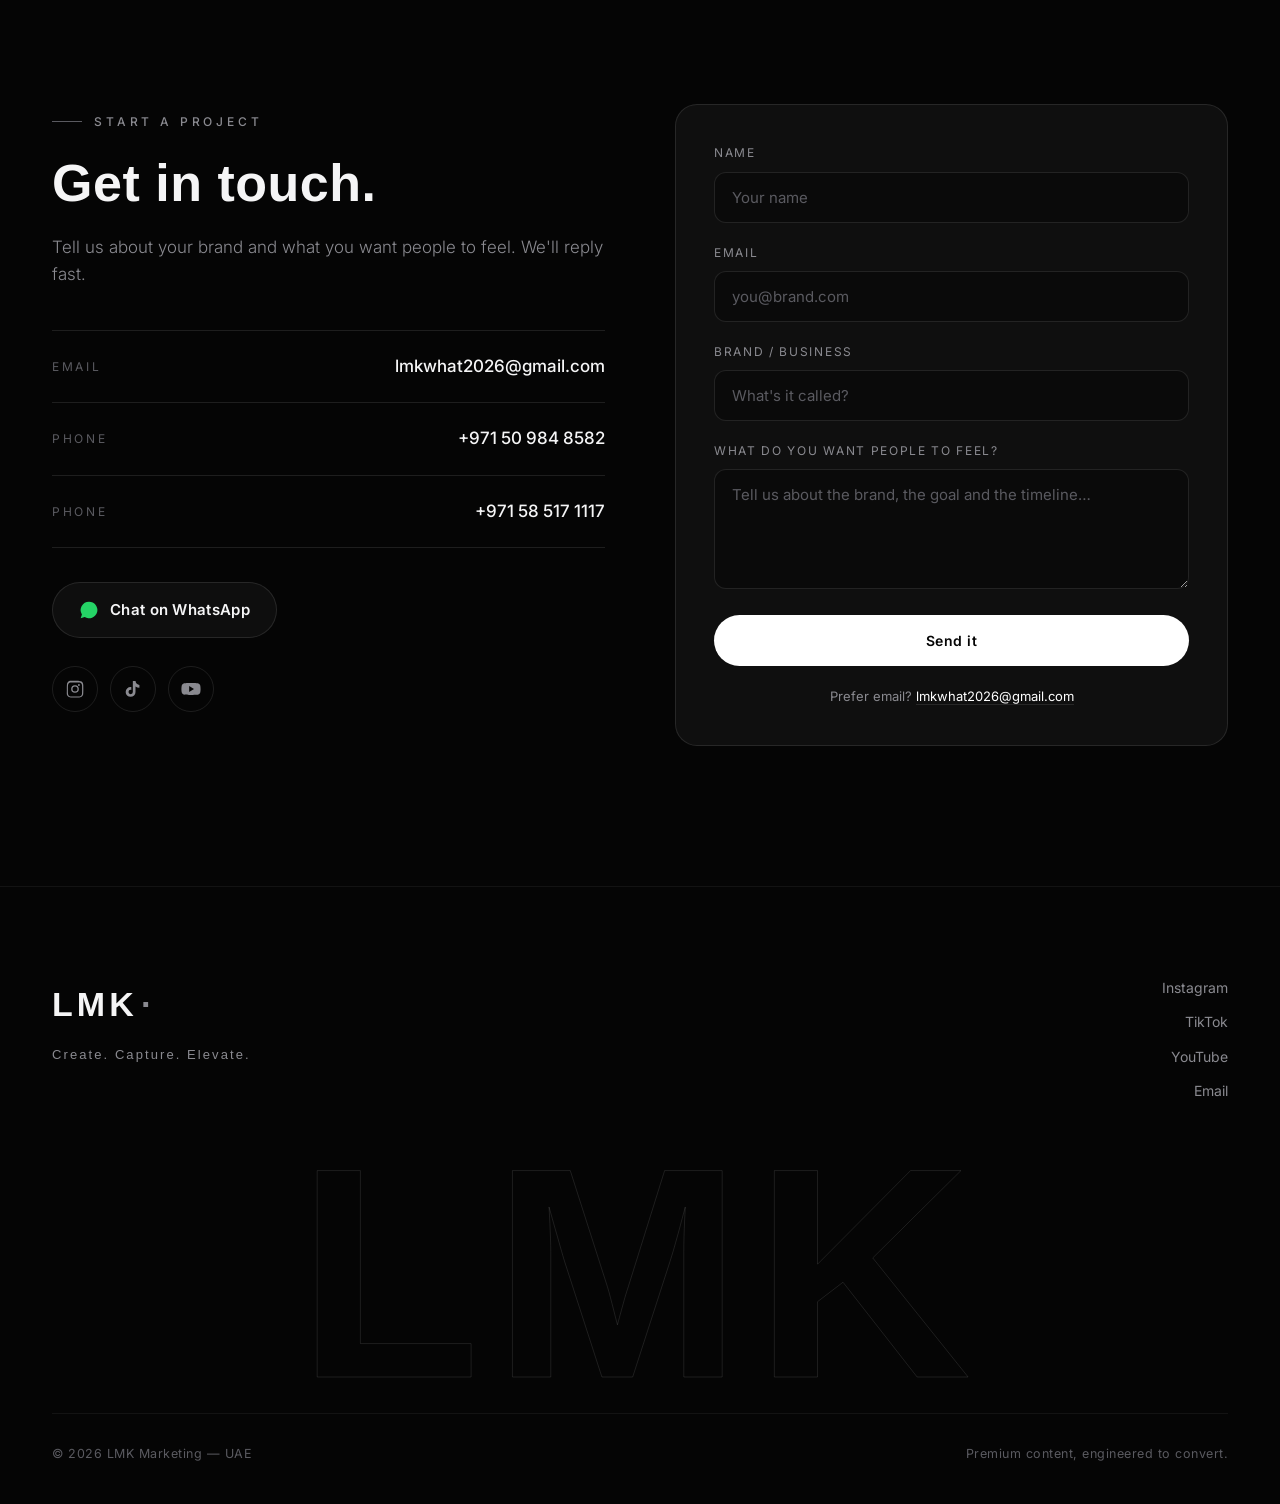
==== commit dde4444d: "Add files via upload" ====
--- a/index.html
+++ b/index.html
@@ -25,12 +25,18 @@
 
 <!-- background video: fixed behind everything, crossfades to the 2nd clip past the halfway point -->
 <div class="bg-video" aria-hidden="true">
-  <video class="bgv is-active" id="bgv1" muted loop playsinline preload="auto" poster="bg1-poster.jpg">
-    <source src="bg1.mp4" type="video/mp4">
-  </video>
-  <video class="bgv" id="bgv2" muted loop playsinline preload="none" poster="bg2-poster.jpg">
-    <source src="bg2.mp4" type="video/mp4">
-  </video>
+  <div class="bgv-layer is-active" id="bgl1">
+    <div class="bgv-fill" style="background-image:url('bg1-poster.jpg')"></div>
+    <video class="bgv" id="bgv1" muted loop playsinline preload="auto" poster="bg1-poster.jpg">
+      <source src="bg1.mp4" type="video/mp4">
+    </video>
+  </div>
+  <div class="bgv-layer" id="bgl2">
+    <div class="bgv-fill" style="background-image:url('bg2-poster.jpg')"></div>
+    <video class="bgv" id="bgv2" muted loop playsinline preload="none" poster="bg2-poster.jpg">
+      <source src="bg2.mp4" type="video/mp4">
+    </video>
+  </div>
   <div class="bg-scrim"></div>
 </div>
 
--- a/styles.css
+++ b/styles.css
@@ -45,9 +45,14 @@
 
 /* background video */
 .bg-video{position:fixed;inset:0;z-index:-3;overflow:hidden;background:#050505}
-.bgv{position:absolute;inset:0;width:100%;height:100%;object-fit:cover;opacity:0;
-  transition:opacity 1.2s ease;will-change:opacity}
-.bgv.is-active{opacity:1}
+.bgv-layer{position:absolute;inset:0;opacity:0;transition:opacity 1.2s ease}
+.bgv-layer.is-active{opacity:1}
+.bgv-fill{position:absolute;inset:-12%;background-size:cover;background-position:center;
+  filter:blur(36px) brightness(.45);transform:scale(1.12)}
+.bgv{position:absolute;inset:0;width:100%;height:100%;object-fit:cover;will-change:opacity}
+/* on laptops/wide screens show the whole vertical frame (zoomed out) over the blurred fill */
+@media (min-width:721px){ .bgv{object-fit:contain} }
+@media (max-width:720px){ .bgv-fill{display:none} }
 .bg-scrim{position:absolute;inset:0;
   background:linear-gradient(180deg,rgba(5,5,5,.9),rgba(5,5,5,.8) 42%,rgba(5,5,5,.82) 62%,rgba(5,5,5,.94))}
 
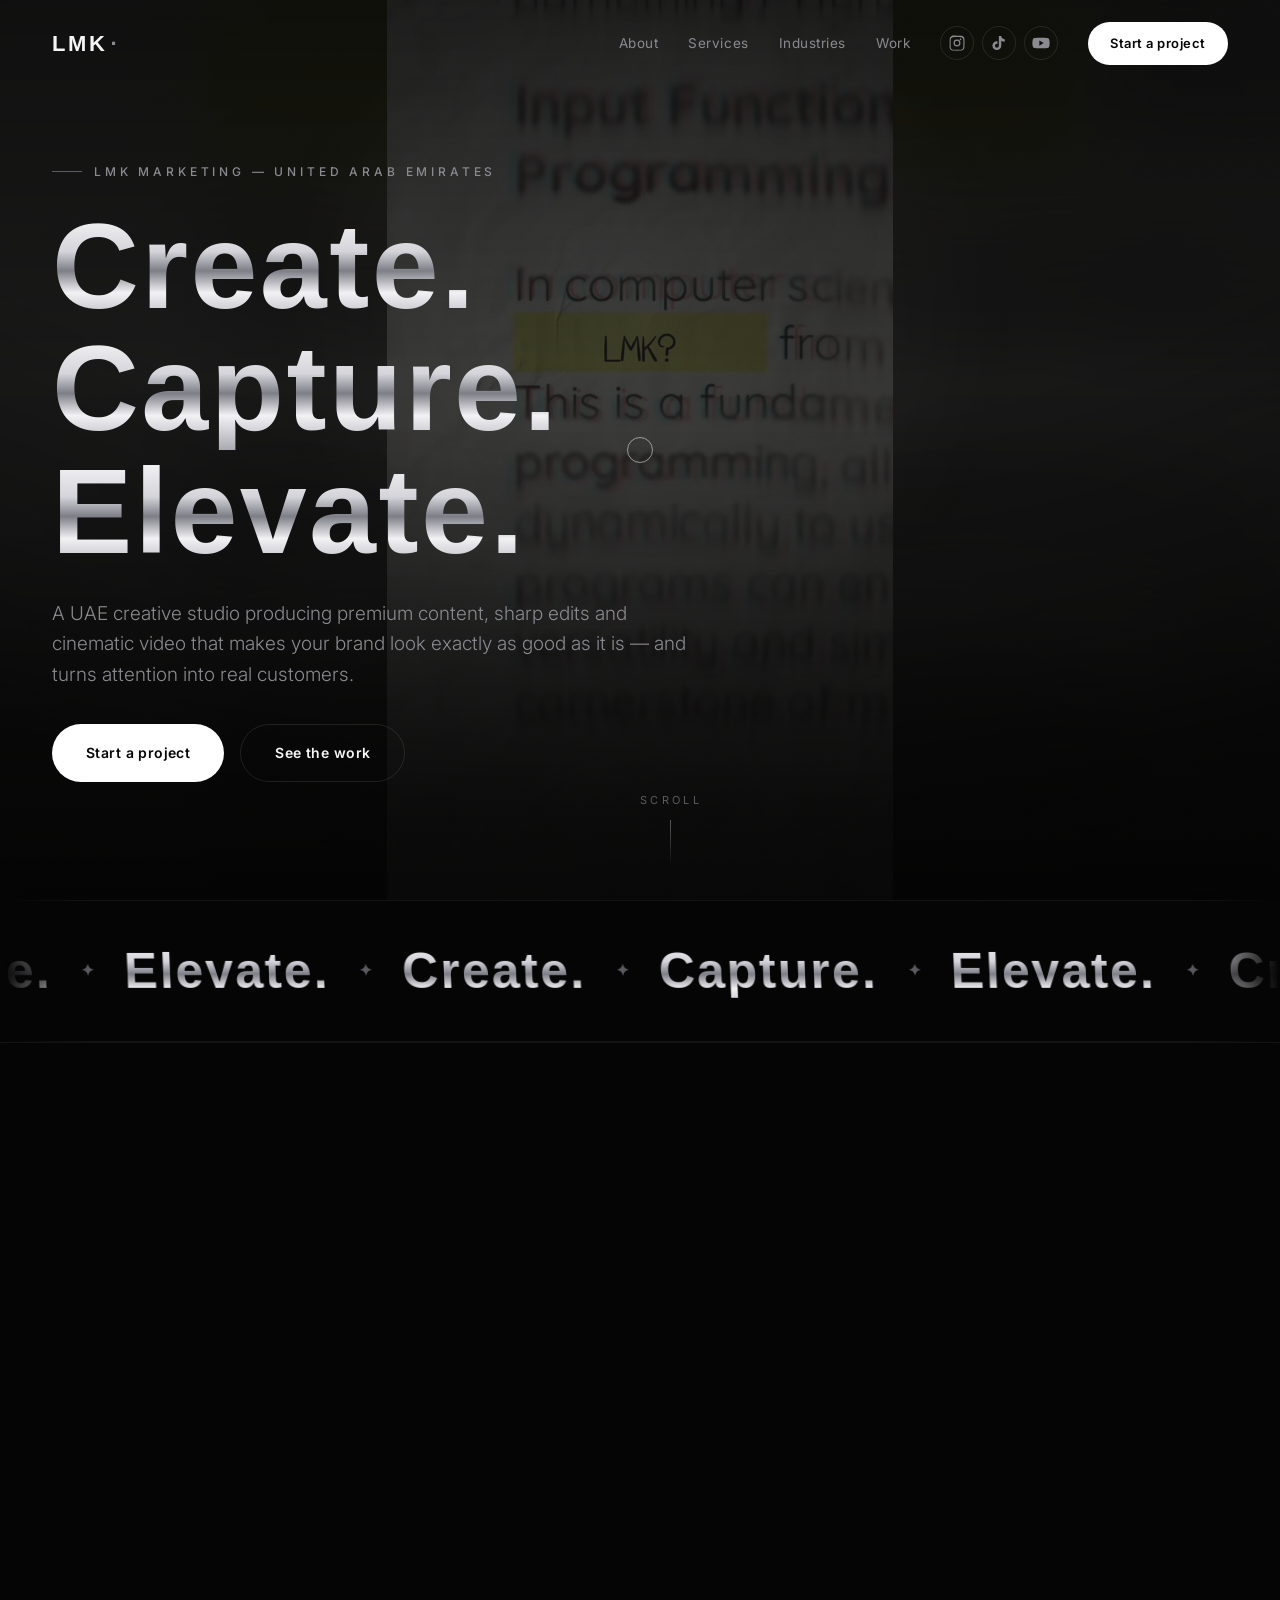
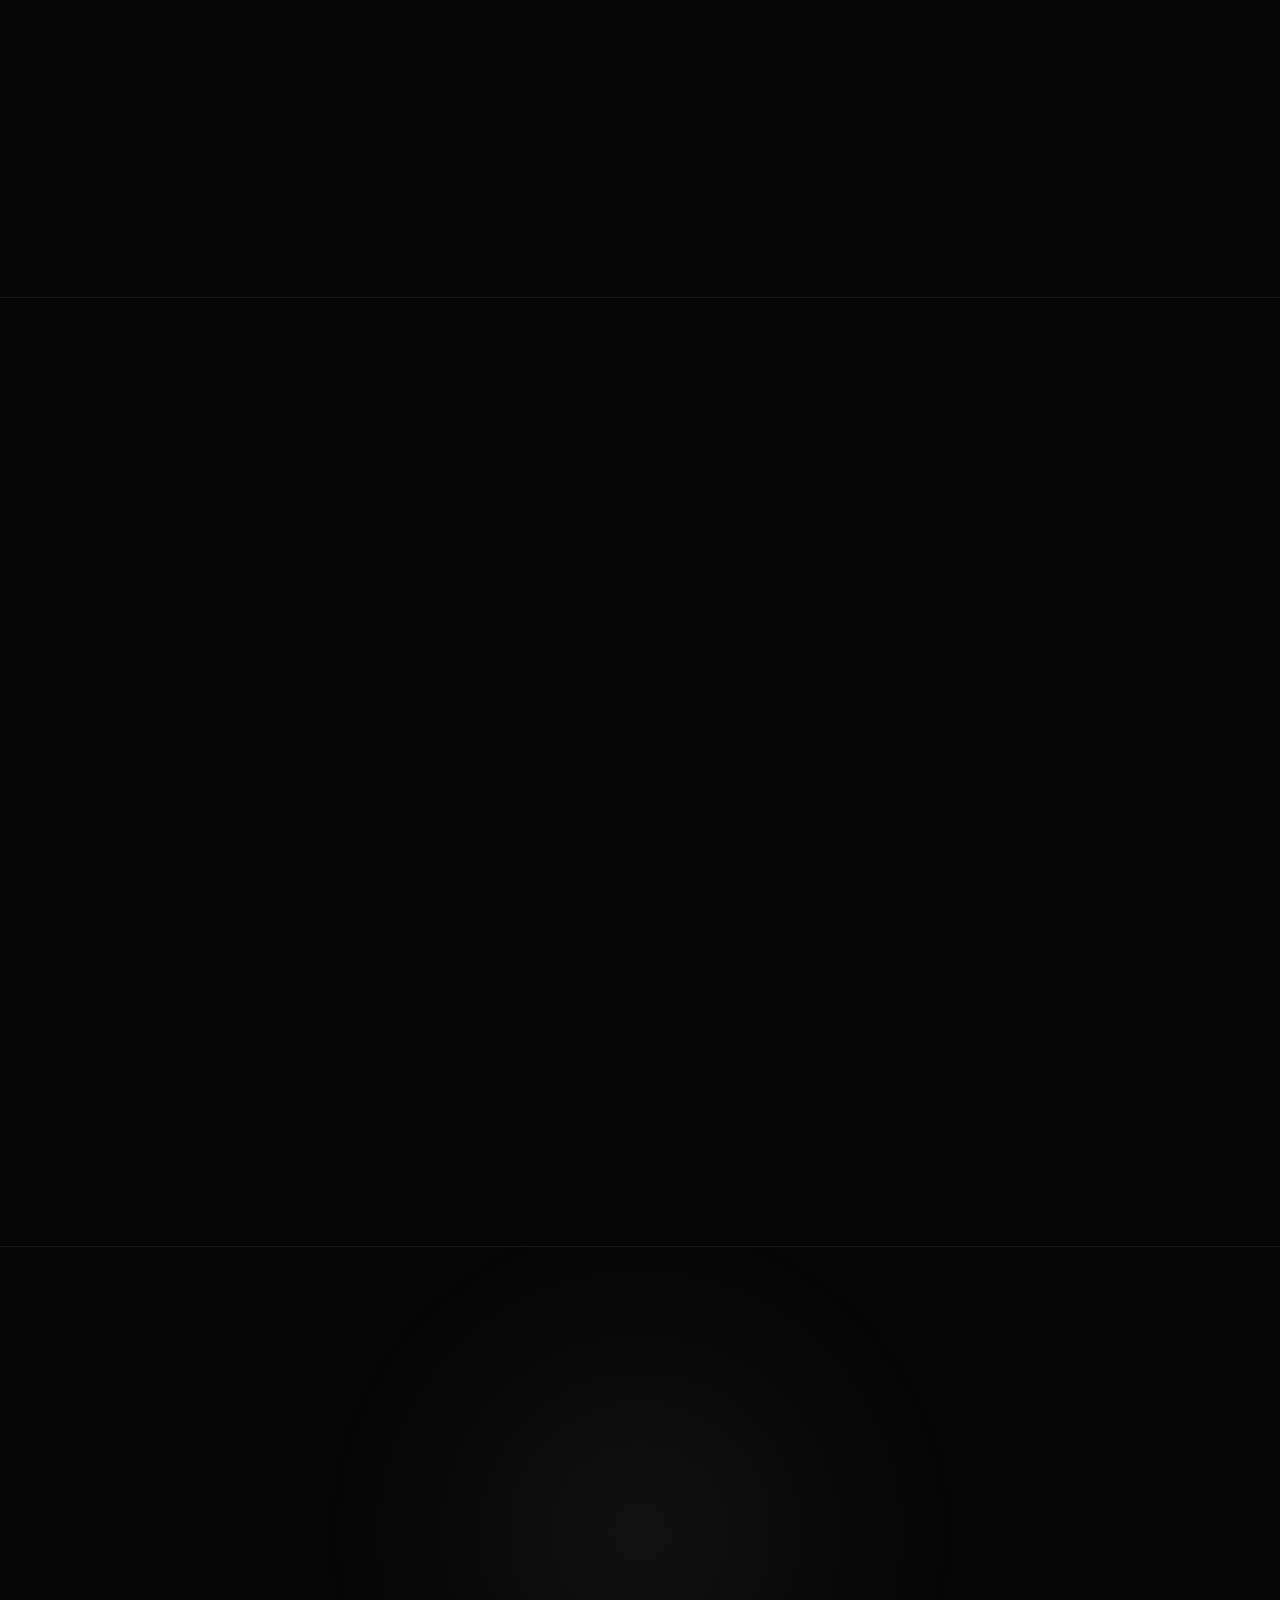
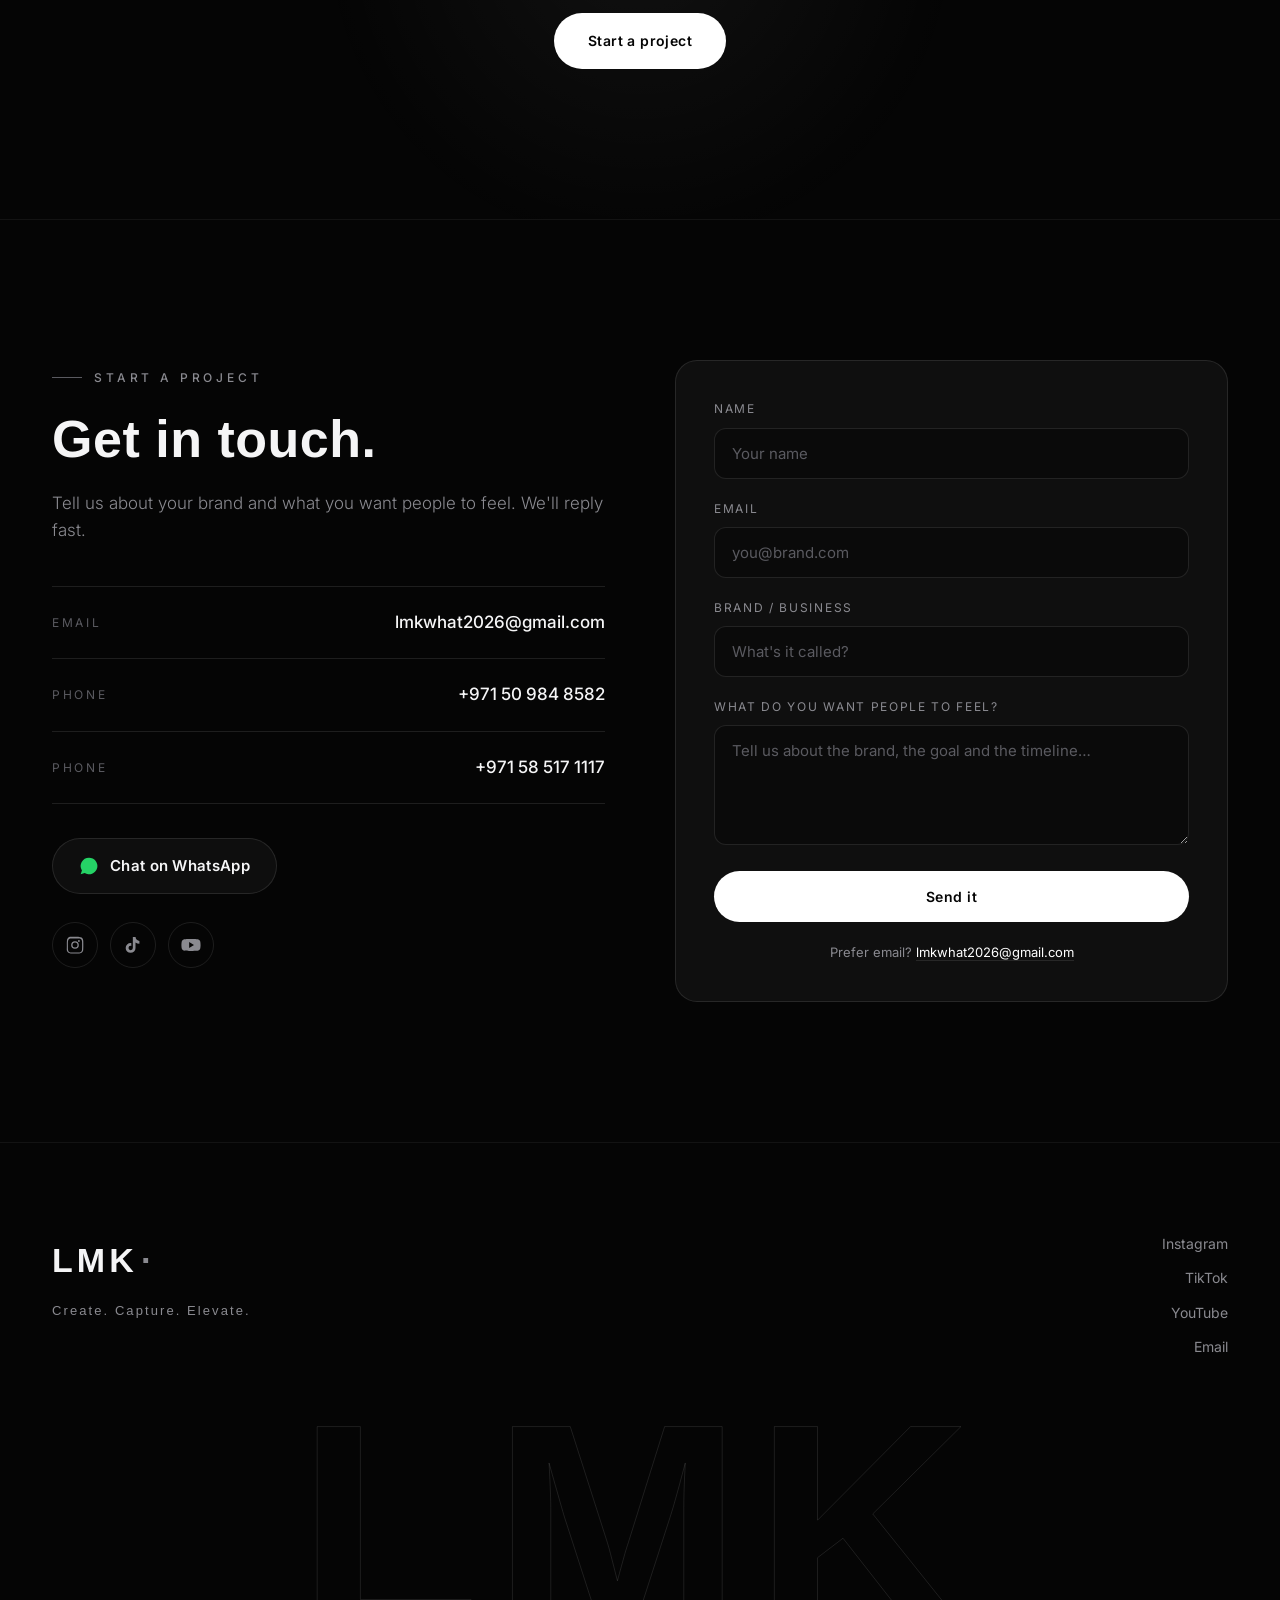
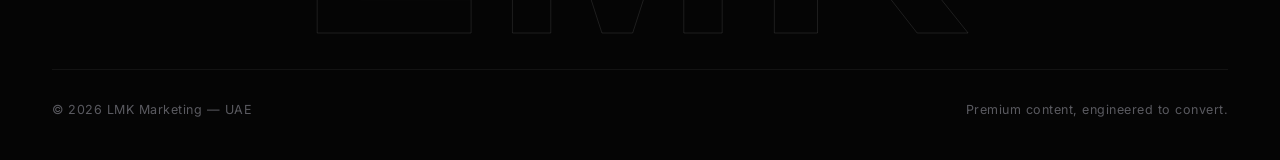
==== commit 4ac162af: "Add files via upload" ====
--- a/index.html
+++ b/index.html
@@ -23,6 +23,18 @@
 </head>
 <body>
 
+<!-- preloader -->
+<div class="preloader" id="preloader">
+  <div class="pl-inner">
+    <div class="pl-logo">LMK<span>·</span></div>
+    <div class="pl-bar"><span id="plFill"></span></div>
+    <div class="pl-count"><span id="plCount">0</span>%</div>
+  </div>
+</div>
+
+<!-- scroll progress -->
+<div class="scroll-progress" id="scrollProgress" aria-hidden="true"></div>
+
 <!-- background video: fixed behind everything, crossfades to the 2nd clip past the halfway point -->
 <div class="bg-video" aria-hidden="true">
   <div class="bgv-layer is-active" id="bgl1">
@@ -43,7 +55,7 @@
 <!-- grain + vignette overlays -->
 <div class="grain" aria-hidden="true"></div>
 <div class="vignette" aria-hidden="true"></div>
-<div class="cursor" id="cursor" aria-hidden="true"></div>
+<div class="cursor" id="cursor" aria-hidden="true"><span class="cur-label" id="curLabel"></span></div>
 
 <!-- NAV -->
 <nav class="nav" id="nav">
@@ -111,6 +123,16 @@
   <div class="scroll-hint reveal" data-d="4"><span>Scroll</span><i></i></div>
 </header>
 
+<!-- kinetic marquee -->
+<div class="marquee" id="marquee" aria-hidden="true">
+  <div class="marquee-track" id="marqueeTrack">
+    <span>Create.</span><b>✦</b><span>Capture.</span><b>✦</b><span>Elevate.</span><b>✦</b>
+    <span>Create.</span><b>✦</b><span>Capture.</span><b>✦</b><span>Elevate.</span><b>✦</b>
+    <span>Create.</span><b>✦</b><span>Capture.</span><b>✦</b><span>Elevate.</span><b>✦</b>
+    <span>Create.</span><b>✦</b><span>Capture.</span><b>✦</b><span>Elevate.</span><b>✦</b>
+  </div>
+</div>
+
 <!-- ABOUT / MANIFESTO -->
 <section class="about" id="about">
   <div class="wrap">
@@ -261,6 +283,11 @@
     <span class="eyebrow reveal">The work</span>
     <h2 class="sec-title reveal" data-d="1">Don't take our word for it.<br>Watch it.</h2>
     <p class="sec-lead reveal" data-d="2">Our feeds are full of the content, edits and cinematic video we deliver for brands like yours. Scroll through, feel the quality, and picture your business in that light — then let's make it happen.</p>
+
+    <button class="reel-trigger reveal" data-d="2" id="reelTrigger" data-magnetic data-cursor="Watch">
+      <span class="reel-play" aria-hidden="true">▶</span>
+      <span class="reel-label">Watch the reel</span>
+    </button>
 
     <div class="platforms">
       <a href="https://www.instagram.com/lmk_what?igsh=ejY4NjRza2V0NmU1" target="_blank" rel="noopener" class="platform reveal" data-magnetic>
@@ -346,6 +373,17 @@
   </div>
 </section>
 
+<!-- reel lightbox -->
+<div class="reel-modal" id="reelModal" aria-hidden="true">
+  <div class="reel-backdrop" id="reelBackdrop"></div>
+  <button class="reel-close" id="reelClose" aria-label="Close reel">✕</button>
+  <div class="reel-frame">
+    <video id="reelVideo" playsinline controls preload="none" poster="bg1-poster.jpg">
+      <source src="reel.mp4" type="video/mp4">
+    </video>
+  </div>
+</div>
+
 <!-- FOOTER -->
 <footer class="footer">
   <div class="wrap">
--- a/styles.css
+++ b/styles.css
@@ -321,6 +321,84 @@
 body.menu-open{overflow:hidden}
 
 /* ============================================================
+   PREMIUM ENHANCEMENTS
+   ============================================================ */
+/* preloader */
+.preloader{position:fixed;inset:0;z-index:9999;background:#050505;display:flex;align-items:center;justify-content:center;
+  transition:transform 1s cubic-bezier(.76,0,.24,1)}
+.preloader.done{transform:translateY(-100%)}
+.pl-inner{display:flex;flex-direction:column;align-items:center;gap:24px;width:min(360px,72vw)}
+.pl-logo{font-family:var(--display);font-weight:700;font-size:clamp(34px,7vw,46px);letter-spacing:.14em;color:#fff;
+  opacity:0;animation:plLogo .9s var(--ease) forwards}
+.pl-logo span{color:var(--gray)}
+@keyframes plLogo{from{opacity:0;transform:translateY(14px)}to{opacity:1;transform:none}}
+.pl-bar{width:100%;height:2px;background:rgba(255,255,255,.12);overflow:hidden}
+.pl-bar span{display:block;height:100%;width:0;background:var(--chrome);background-size:200% auto;animation:shimmer 3s linear infinite}
+.pl-count{font-size:12px;letter-spacing:.3em;color:var(--gray)}
+
+/* scroll progress */
+.scroll-progress{position:fixed;top:0;left:0;height:2px;width:0;z-index:950;
+  background:var(--chrome);background-size:200% auto;box-shadow:0 0 10px rgba(255,255,255,.35)}
+
+/* kinetic marquee */
+.marquee{overflow:hidden;white-space:nowrap;padding:30px 0;position:relative;z-index:2;
+  border-top:1px solid var(--line-soft);border-bottom:1px solid var(--line-soft);
+  -webkit-mask:linear-gradient(90deg,transparent,#000 7%,#000 93%,transparent);
+  mask:linear-gradient(90deg,transparent,#000 7%,#000 93%,transparent)}
+.marquee-track{display:inline-flex;align-items:center;will-change:transform;animation:marq 30s linear infinite}
+.marquee:hover .marquee-track{animation-play-state:paused}
+.marquee-track span{font-family:var(--display);font-weight:700;font-size:clamp(24px,4vw,50px);letter-spacing:.04em;padding:0 30px;
+  background:var(--chrome);background-size:200% auto;-webkit-background-clip:text;background-clip:text;-webkit-text-fill-color:transparent;color:transparent;
+  animation:shimmer 7s linear infinite}
+.marquee-track b{color:var(--gray-dim);font-size:16px}
+@keyframes marq{to{transform:translateX(-50%)}}
+
+/* heading clip-reveal (premium wipe) */
+.sec-title.reveal,.big-statement.reveal,.cta-title.reveal{clip-path:inset(0 0 102% 0);
+  transition:opacity 1s var(--ease),transform 1s var(--ease),clip-path 1.15s var(--ease)}
+.sec-title.reveal.in,.big-statement.reveal.in,.cta-title.reveal.in{clip-path:inset(0 0 -2% 0)}
+
+/* watch the reel */
+.reel-trigger{display:inline-flex;align-items:center;gap:16px;margin:4px 0 54px;background:transparent;padding:0;color:#fff}
+.reel-play{width:56px;height:56px;border-radius:50%;border:1px solid var(--line);display:grid;place-items:center;font-size:13px;
+  background:rgba(255,255,255,.04);transition:transform .4s var(--ease),background .4s var(--ease),border-color .4s var(--ease),color .4s var(--ease)}
+.reel-trigger:hover .reel-play{background:#fff;color:#0a0a0a;border-color:#fff;transform:scale(1.08)}
+.reel-label{font-family:var(--display);font-weight:700;font-size:15px;letter-spacing:.03em;position:relative}
+.reel-label::after{content:"";position:absolute;left:0;bottom:-5px;width:100%;height:1px;background:currentColor;
+  transform:scaleX(0);transform-origin:left;transition:transform .45s var(--ease)}
+.reel-trigger:hover .reel-label::after{transform:scaleX(1)}
+
+/* reel lightbox */
+.reel-modal{position:fixed;inset:0;z-index:1000;display:flex;align-items:center;justify-content:center;
+  opacity:0;visibility:hidden;pointer-events:none;transition:opacity .4s var(--ease),visibility .4s var(--ease)}
+.reel-modal.open{opacity:1;visibility:visible;pointer-events:auto}
+.reel-backdrop{position:absolute;inset:0;background:rgba(2,2,4,.92);backdrop-filter:blur(8px);-webkit-backdrop-filter:blur(8px)}
+.reel-frame{position:relative;z-index:2;width:min(90vw,420px);max-height:86vh;border-radius:16px;overflow:hidden;
+  box-shadow:0 40px 120px -30px rgba(0,0,0,.9);transform:scale(.95);transition:transform .5s var(--ease)}
+.reel-modal.open .reel-frame{transform:scale(1)}
+.reel-frame video{display:block;width:100%;height:auto;max-height:86vh;background:#000}
+.reel-close{position:absolute;top:24px;right:24px;z-index:3;width:50px;height:50px;border-radius:50%;
+  border:1px solid rgba(255,255,255,.25);background:rgba(255,255,255,.05);color:#fff;font-size:17px;display:grid;place-items:center;
+  transition:background .3s var(--ease),color .3s var(--ease),transform .4s var(--ease)}
+.reel-close:hover{background:#fff;color:#000;transform:rotate(90deg)}
+
+/* contextual cursor label */
+.cur-label{font-size:11px;letter-spacing:.12em;text-transform:uppercase;color:#0a0a0a;white-space:nowrap;opacity:0;
+  transform:scale(.6);transition:opacity .25s var(--ease),transform .25s var(--ease);font-weight:600}
+.cursor.labeled{width:84px;height:84px;background:#fff;border-color:#fff}
+.cursor.labeled .cur-label{opacity:1;transform:scale(1)}
+
+@media (max-width:720px){
+  .reel-trigger{margin-bottom:44px}
+  .marquee{padding:22px 0}
+}
+@media (prefers-reduced-motion:reduce){
+  .preloader{display:none}
+  .marquee-track{animation:none}
+  .sec-title.reveal,.big-statement.reveal,.cta-title.reveal{clip-path:none}
+}
+
+/* ============================================================
    RESPONSIVE
    ============================================================ */
 @media (max-width:900px){
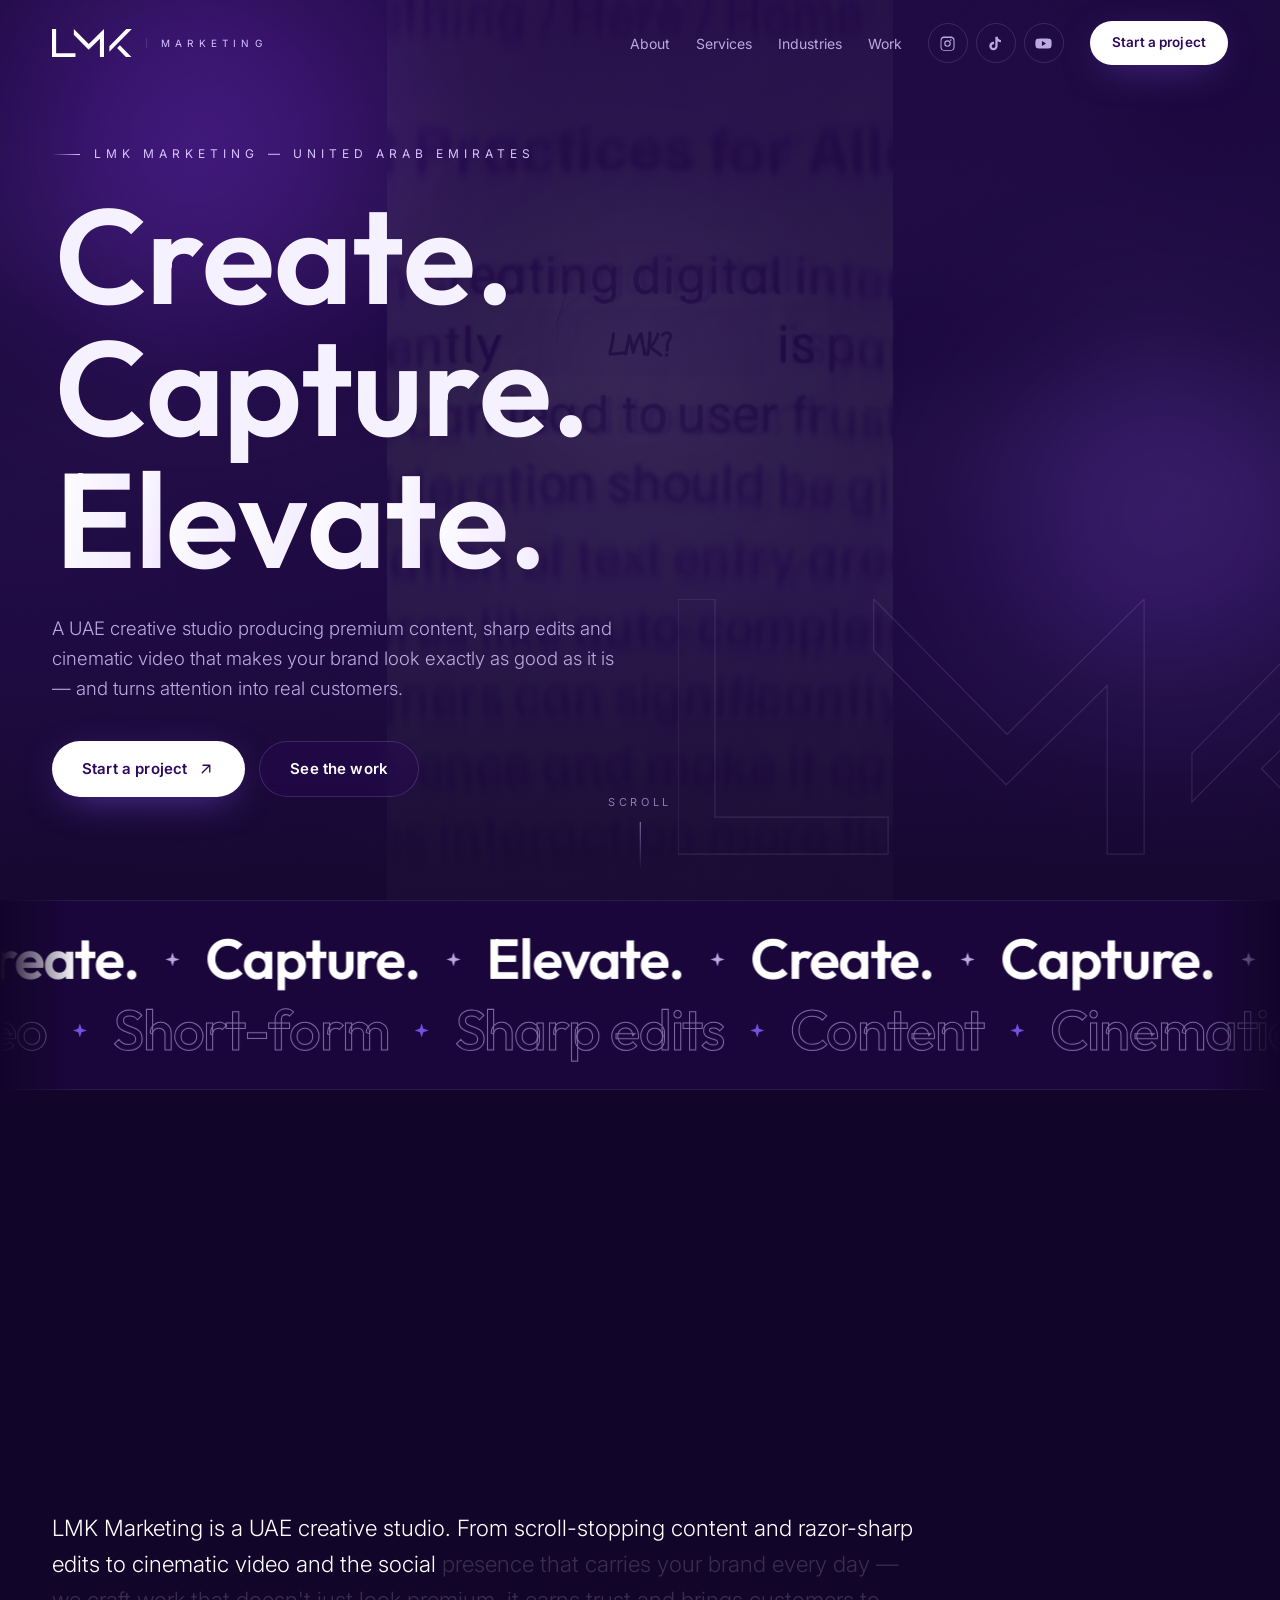
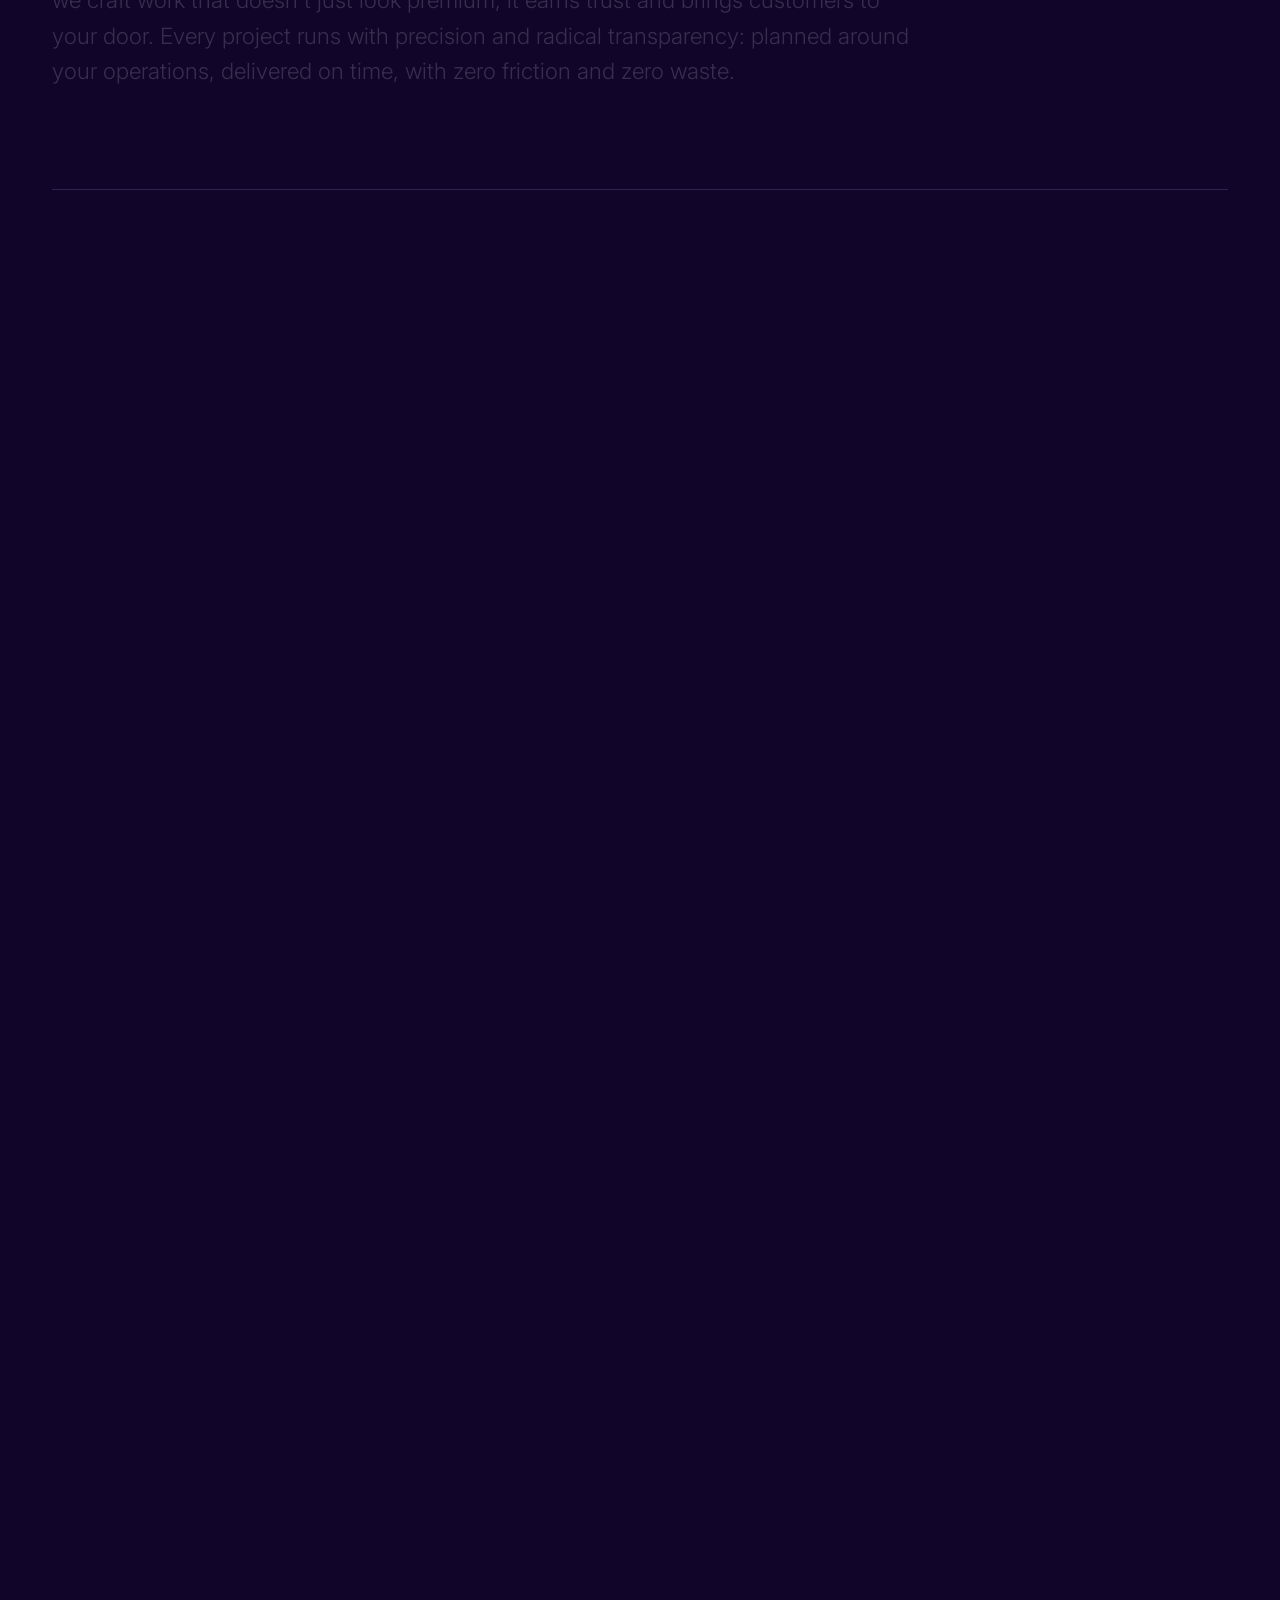
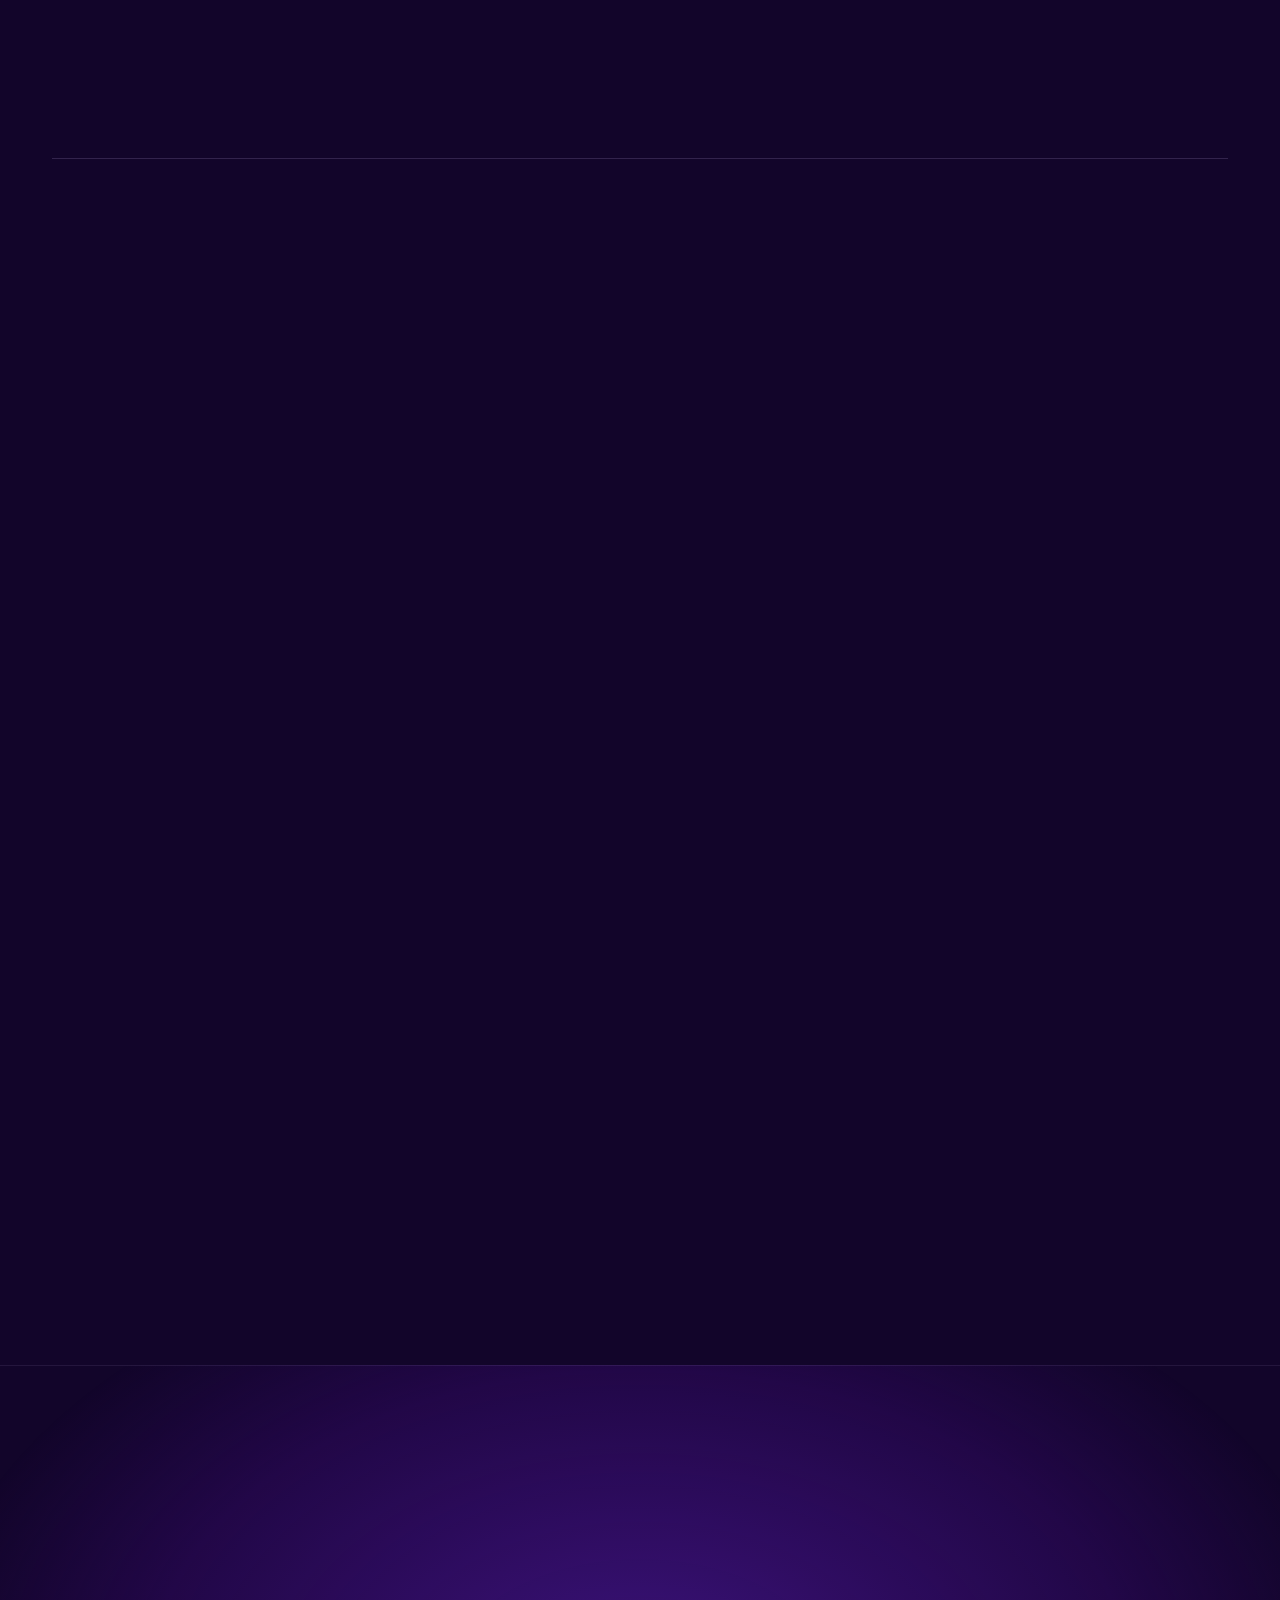
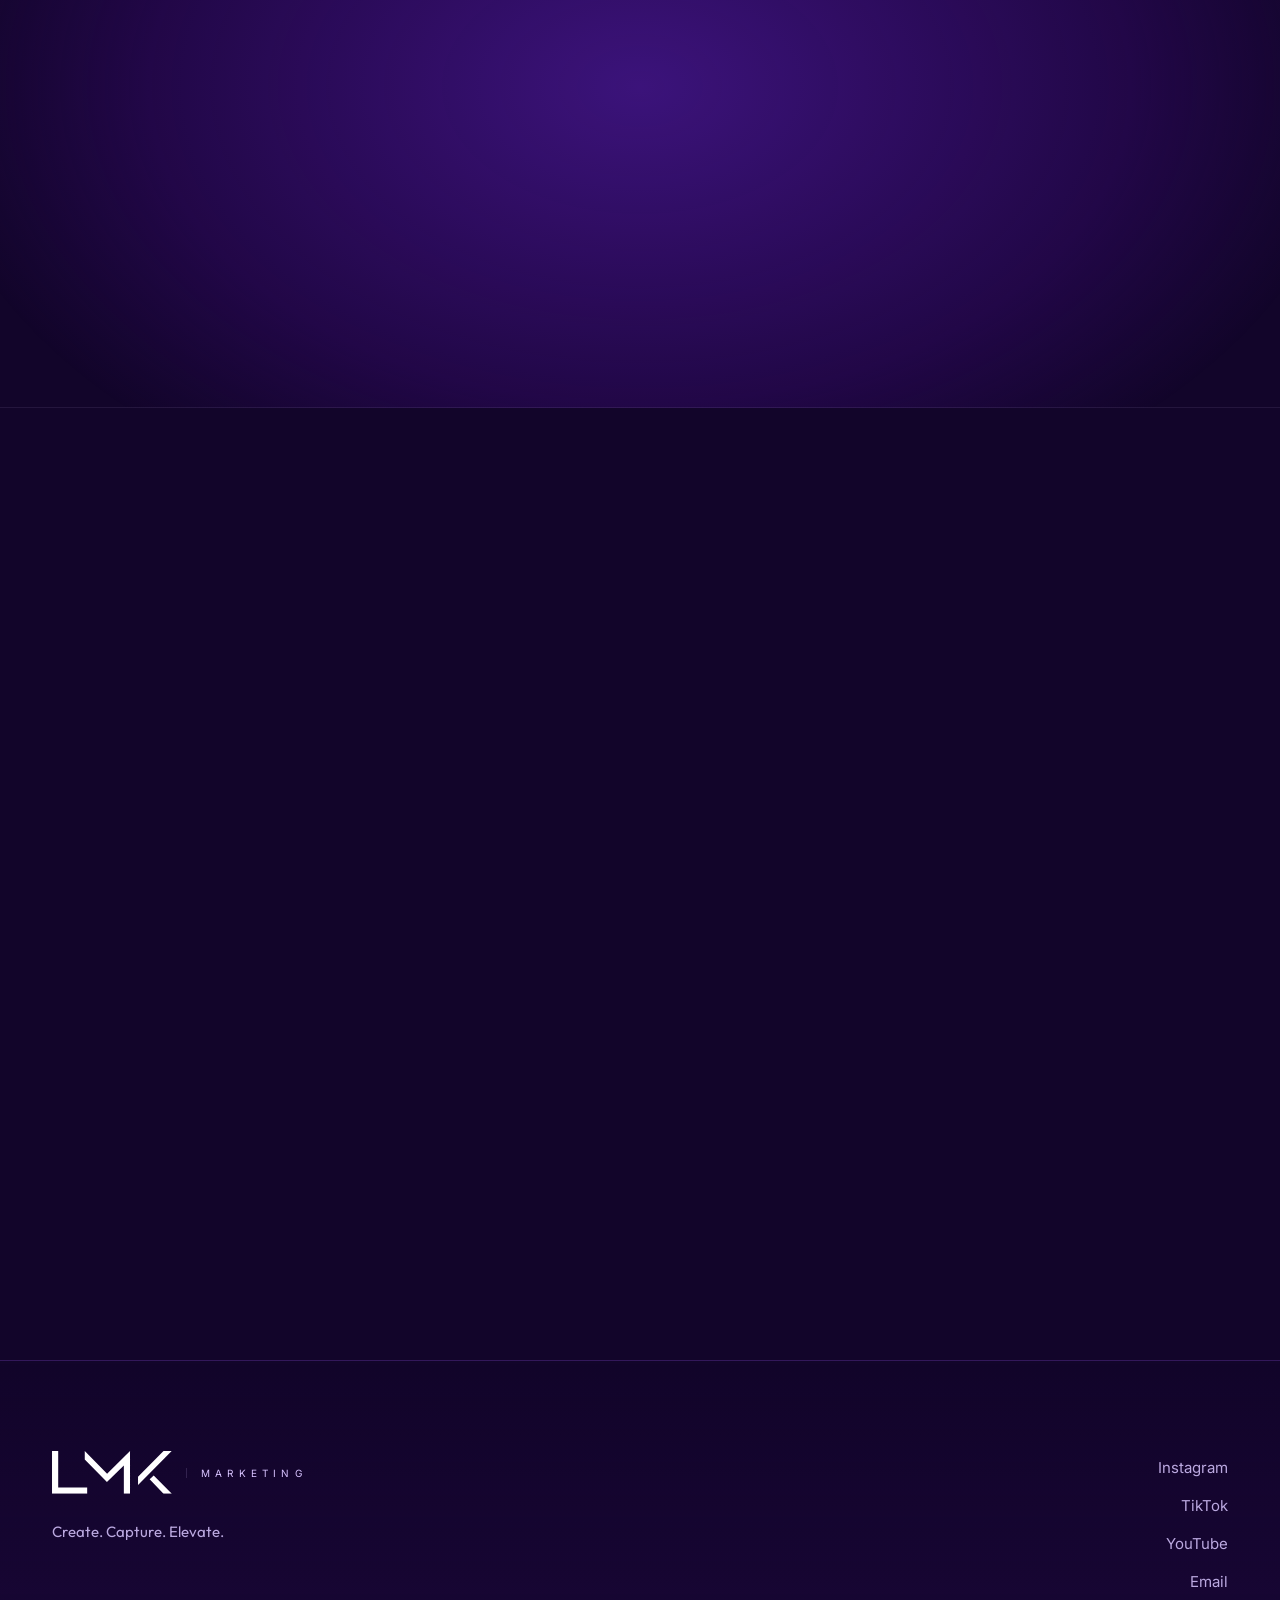
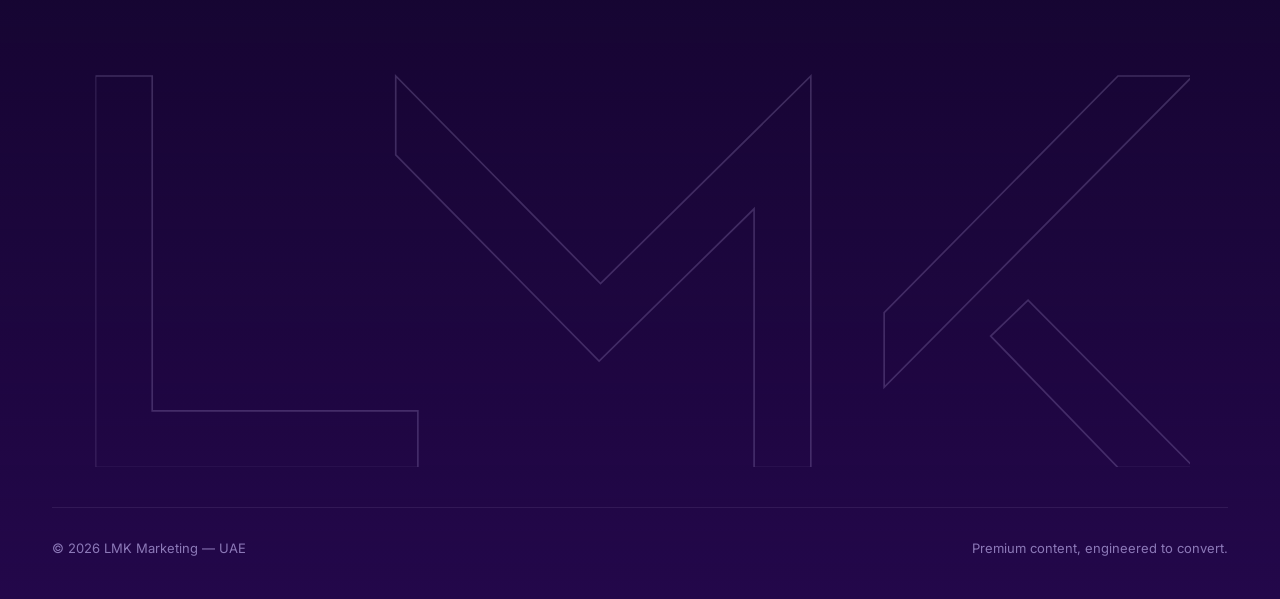
==== commit ba6f15ad: "Add files via upload" ====
--- a/index.html
+++ b/index.html
@@ -2,31 +2,61 @@
 <html lang="en">
 <head>
 <meta charset="UTF-8" />
-<meta name="viewport" content="width=device-width, initial-scale=1.0" />
+<meta name="viewport" content="width=device-width, initial-scale=1.0, viewport-fit=cover" />
 <title>LMK Marketing — Create. Capture. Elevate.</title>
 <meta name="description" content="LMK Marketing is a UAE creative studio producing premium content, cinematic video and short-form that makes brands look as good as they are — and turns attention into customers." />
-<meta name="theme-color" content="#050505" />
+<meta name="theme-color" content="#2F0960" />
+<link rel="canonical" href="https://lmk-marketing.vercel.app/" />
+
+<!-- social share -->
 <meta property="og:title" content="LMK Marketing — Create. Capture. Elevate." />
 <meta property="og:description" content="Premium content, cinematic video and short-form that turns attention into customers." />
 <meta property="og:type" content="website" />
-
-<!-- favicons -->
+<meta property="og:url" content="https://lmk-marketing.vercel.app/" />
+<meta property="og:image" content="https://lmk-marketing.vercel.app/og-image.jpg" />
+<meta property="og:image:width" content="1200" />
+<meta property="og:image:height" content="630" />
+<meta name="twitter:card" content="summary_large_image" />
+<meta name="twitter:image" content="https://lmk-marketing.vercel.app/og-image.jpg" />
+
+<!-- favicons (new purple LMK mark) -->
 <link rel="icon" href="favicon.ico" sizes="any">
+<link rel="icon" type="image/svg+xml" href="favicon.svg">
 <link rel="icon" type="image/png" sizes="32x32" href="favicon-32.png">
 <link rel="apple-touch-icon" href="apple-touch-icon.png">
+<link rel="manifest" href="site.webmanifest">
 
 <link rel="preconnect" href="https://fonts.googleapis.com">
 <link rel="preconnect" href="https://fonts.gstatic.com" crossorigin>
-<link href="https://fonts.googleapis.com/css2?family=Syncopate:wght@400;700&family=Inter:wght@300;400;500;600&display=swap" rel="stylesheet">
+<link href="https://fonts.googleapis.com/css2?family=Outfit:wght@300;400;500;600;700&family=Inter:wght@300;400;500;600&display=swap" rel="stylesheet">
+<link rel="preload" as="image" href="bg1-poster.jpg">
 
 <link rel="stylesheet" href="styles.css">
 </head>
 <body>
 
-<!-- preloader -->
-<div class="preloader" id="preloader">
+<!-- ============ ICON SPRITE ============ -->
+<svg width="0" height="0" style="position:absolute" aria-hidden="true" focusable="false">
+  <defs>
+    <symbol id="lmk-mark" viewBox="0 0 795 284"><path d="M0,0 L41,0 L41,242 L233,242 L233,283 L0,283Z M217,0 L217,57 L364,206 L476,96 L476,283 L517,283 L517,0 L365,150Z M793,0 L739,0 L570,171 L570,225Z M647,188 L739,283 L794,283 L674,162Z"/></symbol>
+    <symbol id="i-ig" viewBox="0 0 24 24"><path fill="currentColor" d="M12 2.2c3.2 0 3.6 0 4.9.07 1.2.05 1.8.25 2.2.42.6.2 1 .5 1.4 1 .5.4.8.8 1 1.4.2.4.4 1 .4 2.2.1 1.3.1 1.7.1 4.9s0 3.6-.1 4.9c0 1.2-.2 1.8-.4 2.2-.2.6-.5 1-1 1.4-.4.5-.8.8-1.4 1-.4.2-1 .4-2.2.4-1.3.1-1.7.1-4.9.1s-3.6 0-4.9-.1c-1.2 0-1.8-.2-2.2-.4-.6-.2-1-.5-1.4-1-.5-.4-.8-.8-1-1.4-.2-.4-.4-1-.4-2.2C2.2 15.6 2.2 15.2 2.2 12s0-3.6.1-4.9c0-1.2.2-1.8.4-2.2.2-.6.5-1 1-1.4.4-.5.8-.8 1.4-1 .4-.2 1-.4 2.2-.4C8.4 2.2 8.8 2.2 12 2.2m0 1.9c-3.1 0-3.5 0-4.7.1-.9 0-1.4.2-1.7.3-.4.2-.7.4-1 .7-.3.3-.5.6-.7 1-.1.3-.3.8-.3 1.7-.1 1.2-.1 1.6-.1 4.7s0 3.5.1 4.7c0 .9.2 1.4.3 1.7.2.4.4.7.7 1 .3.3.6.5 1 .7.3.1.8.3 1.7.3 1.2.1 1.6.1 4.7.1s3.5 0 4.7-.1c.9 0 1.4-.2 1.7-.3.4-.2.7-.4 1-.7.3-.3.5-.6.7-1 .1-.3.3-.8.3-1.7.1-1.2.1-1.6.1-4.7s0-3.5-.1-4.7c0-.9-.2-1.4-.3-1.7-.2-.4-.4-.7-.7-1-.3-.3-.6-.5-1-.7-.3-.1-.8-.3-1.7-.3-1.2-.1-1.6-.1-4.7-.1m0 3.3a4.6 4.6 0 1 0 0 9.2 4.6 4.6 0 0 0 0-9.2m0 7.6a3 3 0 1 1 0-6 3 3 0 0 1 0 6m5.8-7.8a1.1 1.1 0 1 1-2.2 0 1.1 1.1 0 0 1 2.2 0"/></symbol>
+    <symbol id="i-tt" viewBox="0 0 24 24"><path fill="currentColor" d="M16.6 5.8a4.8 4.8 0 0 1-1-1.3 4.7 4.7 0 0 1-.5-2h-3.3v13.1a2.6 2.6 0 1 1-2.6-2.6c.27 0 .53.04.78.12V9.7a6 6 0 0 0-.78-.05A5.9 5.9 0 1 0 15 15.5V8.9a8 8 0 0 0 4.7 1.5V7.1a4.7 4.7 0 0 1-3.1-1.3"/></symbol>
+    <symbol id="i-yt" viewBox="0 0 24 24"><path fill="currentColor" d="M23 7.5a3 3 0 0 0-2.1-2.1C19 4.9 12 4.9 12 4.9s-7 0-8.9.5A3 3 0 0 0 1 7.5C.5 9.4.5 12 .5 12s0 2.6.5 4.5a3 3 0 0 0 2.1 2.1c1.9.5 8.9.5 8.9.5s7 0 8.9-.5a3 3 0 0 0 2.1-2.1c.5-1.9.5-4.5.5-4.5s0-2.6-.5-4.5M9.8 15.5v-7l5.8 3.5-5.8 3.5"/></symbol>
+    <symbol id="i-wa" viewBox="0 0 24 24"><path fill="currentColor" d="M17.5 14.4c-.3-.15-1.7-.84-1.96-.94-.26-.1-.45-.15-.64.15-.19.29-.74.94-.9 1.13-.17.19-.33.21-.62.07-.3-.15-1.25-.46-2.38-1.47-.88-.78-1.47-1.75-1.64-2.04-.17-.29-.02-.45.13-.6.13-.13.3-.34.45-.51.15-.17.2-.29.3-.48.1-.19.05-.36-.02-.51-.08-.15-.64-1.55-.88-2.12-.23-.56-.47-.48-.64-.49-.17-.01-.36-.01-.55-.01-.19 0-.51.07-.77.36-.26.29-1.01.99-1.01 2.41 0 1.42 1.04 2.8 1.18 2.99.15.19 2.04 3.12 4.95 4.38.69.3 1.23.48 1.65.61.69.22 1.32.19 1.82.12.56-.08 1.7-.69 1.94-1.36.24-.67.24-1.24.17-1.36-.07-.12-.26-.19-.55-.34M12 2a10 10 0 0 0-8.5 15.3L2 22l4.8-1.5A10 10 0 1 0 12 2"/></symbol>
+    <symbol id="i-arrow" viewBox="0 0 24 24"><path fill="none" stroke="currentColor" stroke-width="1.8" stroke-linecap="round" stroke-linejoin="round" d="M7 17 17 7M8 7h9v9"/></symbol>
+  </defs>
+</svg>
+
+<!-- preloader: the LMK mark assembles, then a diagonal wipe reveals the site -->
+<div class="preloader" id="preloader" aria-hidden="true">
   <div class="pl-inner">
-    <div class="pl-logo">LMK<span>·</span></div>
+    <svg class="pl-mark" viewBox="0 0 795 284" aria-hidden="true">
+      <path class="pl-p pl-l" d="M0,0 L41,0 L41,242 L233,242 L233,283 L0,283Z"/>
+      <path class="pl-p pl-m" d="M217,0 L217,57 L364,206 L476,96 L476,283 L517,283 L517,0 L365,150Z"/>
+      <path class="pl-p pl-k1" d="M793,0 L739,0 L570,171 L570,225Z"/>
+      <path class="pl-p pl-k2" d="M647,188 L739,283 L794,283 L674,162Z"/>
+    </svg>
+    <div class="pl-word">MARKETING</div>
     <div class="pl-bar"><span id="plFill"></span></div>
     <div class="pl-count"><span id="plCount">0</span>%</div>
   </div>
@@ -35,7 +65,7 @@
 <!-- scroll progress -->
 <div class="scroll-progress" id="scrollProgress" aria-hidden="true"></div>
 
-<!-- background video: fixed behind everything, crossfades to the 2nd clip past the halfway point -->
+<!-- background video: fixed behind everything, purple duotone, crossfades to the 2nd clip past the halfway point -->
 <div class="bg-video" aria-hidden="true">
   <div class="bgv-layer is-active" id="bgl1">
     <div class="bgv-fill" style="background-image:url('bg1-poster.jpg')"></div>
@@ -49,88 +79,99 @@
       <source src="bg2.mp4" type="video/mp4">
     </video>
   </div>
+  <div class="bg-tint"></div>
   <div class="bg-scrim"></div>
+  <div class="aurora" id="aurora"><i class="a1"></i><i class="a2"></i><i class="a3"></i></div>
 </div>
 
-<!-- grain + vignette overlays -->
+<!-- atmosphere -->
 <div class="grain" aria-hidden="true"></div>
-<div class="vignette" aria-hidden="true"></div>
 <div class="cursor" id="cursor" aria-hidden="true"><span class="cur-label" id="curLabel"></span></div>
+<div class="cursor-dot" id="cursorDot" aria-hidden="true"></div>
+
+<a class="skip-link" href="#main">Skip to content</a>
 
 <!-- NAV -->
-<nav class="nav" id="nav">
+<nav class="nav" id="nav" aria-label="Main">
   <div class="wrap nav-inner">
-    <a href="#top" class="logo" aria-label="LMK Marketing home">LMK<span>·</span></a>
+    <a href="#top" class="logo" aria-label="LMK Marketing home">
+      <svg class="logo-mark" viewBox="0 0 795 284" aria-hidden="true"><use href="#lmk-mark"/></svg>
+      <span class="logo-word">Marketing</span>
+    </a>
 
     <div class="nav-right">
       <div class="nav-links">
-        <a href="#about">About</a>
-        <a href="#services">Services</a>
-        <a href="#industries">Industries</a>
-        <a href="#work">Work</a>
+        <a href="#about" class="roll"><span data-text="About">About</span></a>
+        <a href="#services" class="roll"><span data-text="Services">Services</span></a>
+        <a href="#industries" class="roll"><span data-text="Industries">Industries</span></a>
+        <a href="#work" class="roll"><span data-text="Work">Work</span></a>
       </div>
       <div class="nav-socials">
-        <a href="https://www.instagram.com/lmk_what?igsh=ejY4NjRza2V0NmU1" target="_blank" rel="noopener" aria-label="Instagram" class="ic">
-          <svg viewBox="0 0 24 24" width="18" height="18"><path fill="currentColor" d="M12 2.2c3.2 0 3.6 0 4.9.07 1.2.05 1.8.25 2.2.42.6.2 1 .5 1.4 1 .5.4.8.8 1 1.4.2.4.4 1 .4 2.2.1 1.3.1 1.7.1 4.9s0 3.6-.1 4.9c0 1.2-.2 1.8-.4 2.2-.2.6-.5 1-1 1.4-.4.5-.8.8-1.4 1-.4.2-1 .4-2.2.4-1.3.1-1.7.1-4.9.1s-3.6 0-4.9-.1c-1.2 0-1.8-.2-2.2-.4-.6-.2-1-.5-1.4-1-.5-.4-.8-.8-1-1.4-.2-.4-.4-1-.4-2.2C2.2 15.6 2.2 15.2 2.2 12s0-3.6.1-4.9c0-1.2.2-1.8.4-2.2.2-.6.5-1 1-1.4.4-.5.8-.8 1.4-1 .4-.2 1-.4 2.2-.4C8.4 2.2 8.8 2.2 12 2.2m0 1.9c-3.1 0-3.5 0-4.7.1-.9 0-1.4.2-1.7.3-.4.2-.7.4-1 .7-.3.3-.5.6-.7 1-.1.3-.3.8-.3 1.7-.1 1.2-.1 1.6-.1 4.7s0 3.5.1 4.7c0 .9.2 1.4.3 1.7.2.4.4.7.7 1 .3.3.6.5 1 .7.3.1.8.3 1.7.3 1.2.1 1.6.1 4.7.1s3.5 0 4.7-.1c.9 0 1.4-.2 1.7-.3.4-.2.7-.4 1-.7.3-.3.5-.6.7-1 .1-.3.3-.8.3-1.7.1-1.2.1-1.6.1-4.7s0-3.5-.1-4.7c0-.9-.2-1.4-.3-1.7-.2-.4-.4-.7-.7-1-.3-.3-.6-.5-1-.7-.3-.1-.8-.3-1.7-.3-1.2-.1-1.6-.1-4.7-.1m0 3.3a4.6 4.6 0 1 0 0 9.2 4.6 4.6 0 0 0 0-9.2m0 7.6a3 3 0 1 1 0-6 3 3 0 0 1 0 6m5.8-7.8a1.1 1.1 0 1 1-2.2 0 1.1 1.1 0 0 1 2.2 0"/></svg>
-        </a>
-        <a href="https://www.tiktok.com/@lmk_what" target="_blank" rel="noopener" aria-label="TikTok" class="ic">
-          <svg viewBox="0 0 24 24" width="18" height="18"><path fill="currentColor" d="M16.6 5.8a4.8 4.8 0 0 1-1-1.3 4.7 4.7 0 0 1-.5-2h-3.3v13.1a2.6 2.6 0 1 1-2.6-2.6c.27 0 .53.04.78.12V9.7a6 6 0 0 0-.78-.05A5.9 5.9 0 1 0 15 15.5V8.9a8 8 0 0 0 4.7 1.5V7.1a4.7 4.7 0 0 1-3.1-1.3"/></svg>
-        </a>
-        <a href="https://www.youtube.com/channel/UC8gbGH2aA3w4HJwGO7376sQ" target="_blank" rel="noopener" aria-label="YouTube" class="ic">
-          <svg viewBox="0 0 24 24" width="18" height="18"><path fill="currentColor" d="M23 7.5a3 3 0 0 0-2.1-2.1C19 4.9 12 4.9 12 4.9s-7 0-8.9.5A3 3 0 0 0 1 7.5C.5 9.4.5 12 .5 12s0 2.6.5 4.5a3 3 0 0 0 2.1 2.1c1.9.5 8.9.5 8.9.5s7 0 8.9-.5a3 3 0 0 0 2.1-2.1c.5-1.9.5-4.5.5-4.5s0-2.6-.5-4.5M9.8 15.5v-7l5.8 3.5-5.8 3.5"/></svg>
-        </a>
-      </div>
-      <a href="#contact" class="btn-nav" data-magnetic>Start a project</a>
-      <button class="burger" id="burger" aria-label="Open menu" aria-expanded="false"><span></span><span></span><span></span></button>
+        <a href="https://www.instagram.com/lmk_what?igsh=ejY4NjRza2V0NmU1" target="_blank" rel="noopener" aria-label="Instagram" class="ic"><svg width="17" height="17"><use href="#i-ig"/></svg></a>
+        <a href="https://www.tiktok.com/@lmk_what" target="_blank" rel="noopener" aria-label="TikTok" class="ic"><svg width="17" height="17"><use href="#i-tt"/></svg></a>
+        <a href="https://www.youtube.com/channel/UC8gbGH2aA3w4HJwGO7376sQ" target="_blank" rel="noopener" aria-label="YouTube" class="ic"><svg width="17" height="17"><use href="#i-yt"/></svg></a>
+      </div>
+      <a href="#contact" class="btn btn-primary btn-sm" data-magnetic><span class="btn-fill"></span><span class="btn-txt" data-text="Start a project">Start a project</span></a>
+      <button class="burger" id="burger" aria-label="Open menu" aria-expanded="false" aria-controls="mobileMenu"><span></span><span></span><span></span></button>
     </div>
   </div>
 </nav>
 
 <!-- MOBILE MENU (separate from nav so it always covers the full screen) -->
 <div class="mobile-menu" id="mobileMenu" aria-hidden="true">
-  <nav class="mm-links">
-    <a href="#about">About</a>
-    <a href="#services">Services</a>
-    <a href="#industries">Industries</a>
-    <a href="#work">Work</a>
-    <a href="#contact" class="mm-cta">Start a project</a>
+  <svg class="mm-bgmark" viewBox="0 0 795 284" aria-hidden="true"><use href="#lmk-mark"/></svg>
+  <nav class="mm-links" aria-label="Mobile">
+    <a href="#about" style="--i:0">About</a>
+    <a href="#services" style="--i:1">Services</a>
+    <a href="#industries" style="--i:2">Industries</a>
+    <a href="#work" style="--i:3">Work</a>
+    <a href="#contact" class="mm-cta" style="--i:4">Start a project</a>
   </nav>
   <div class="mm-socials">
-    <a href="https://www.instagram.com/lmk_what?igsh=ejY4NjRza2V0NmU1" target="_blank" rel="noopener" aria-label="Instagram"><svg viewBox="0 0 24 24" width="22" height="22"><path fill="currentColor" d="M12 2.2c3.2 0 3.6 0 4.9.07 1.2.05 1.8.25 2.2.42.6.2 1 .5 1.4 1 .5.4.8.8 1 1.4.2.4.4 1 .4 2.2.1 1.3.1 1.7.1 4.9s0 3.6-.1 4.9c0 1.2-.2 1.8-.4 2.2-.2.6-.5 1-1 1.4-.4.5-.8.8-1.4 1-.4.2-1 .4-2.2.4-1.3.1-1.7.1-4.9.1s-3.6 0-4.9-.1c-1.2 0-1.8-.2-2.2-.4-.6-.2-1-.5-1.4-1-.5-.4-.8-.8-1-1.4-.2-.4-.4-1-.4-2.2C2.2 15.6 2.2 15.2 2.2 12s0-3.6.1-4.9c0-1.2.2-1.8.4-2.2.2-.6.5-1 1-1.4.4-.5.8-.8 1.4-1 .4-.2 1-.4 2.2-.4C8.4 2.2 8.8 2.2 12 2.2m0 1.9c-3.1 0-3.5 0-4.7.1-.9 0-1.4.2-1.7.3-.4.2-.7.4-1 .7-.3.3-.5.6-.7 1-.1.3-.3.8-.3 1.7-.1 1.2-.1 1.6-.1 4.7s0 3.5.1 4.7c0 .9.2 1.4.3 1.7.2.4.4.7.7 1 .3.3.6.5 1 .7.3.1.8.3 1.7.3 1.2.1 1.6.1 4.7.1s3.5 0 4.7-.1c.9 0 1.4-.2 1.7-.3.4-.2.7-.4 1-.7.3-.3.5-.6.7-1 .1-.3.3-.8.3-1.7.1-1.2.1-1.6.1-4.7s0-3.5-.1-4.7c0-.9-.2-1.4-.3-1.7-.2-.4-.4-.7-.7-1-.3-.3-.6-.5-1-.7-.3-.1-.8-.3-1.7-.3-1.2-.1-1.6-.1-4.7-.1m0 3.3a4.6 4.6 0 1 0 0 9.2 4.6 4.6 0 0 0 0-9.2m0 7.6a3 3 0 1 1 0-6 3 3 0 0 1 0 6m5.8-7.8a1.1 1.1 0 1 1-2.2 0 1.1 1.1 0 0 1 2.2 0"/></svg></a>
-    <a href="https://www.tiktok.com/@lmk_what" target="_blank" rel="noopener" aria-label="TikTok"><svg viewBox="0 0 24 24" width="22" height="22"><path fill="currentColor" d="M16.6 5.8a4.8 4.8 0 0 1-1-1.3 4.7 4.7 0 0 1-.5-2h-3.3v13.1a2.6 2.6 0 1 1-2.6-2.6c.27 0 .53.04.78.12V9.7a6 6 0 0 0-.78-.05A5.9 5.9 0 1 0 15 15.5V8.9a8 8 0 0 0 4.7 1.5V7.1a4.7 4.7 0 0 1-3.1-1.3"/></svg></a>
-    <a href="https://www.youtube.com/channel/UC8gbGH2aA3w4HJwGO7376sQ" target="_blank" rel="noopener" aria-label="YouTube"><svg viewBox="0 0 24 24" width="22" height="22"><path fill="currentColor" d="M23 7.5a3 3 0 0 0-2.1-2.1C19 4.9 12 4.9 12 4.9s-7 0-8.9.5A3 3 0 0 0 1 7.5C.5 9.4.5 12 .5 12s0 2.6.5 4.5a3 3 0 0 0 2.1 2.1c1.9.5 8.9.5 8.9.5s7 0 8.9-.5a3 3 0 0 0 2.1-2.1c.5-1.9.5-4.5.5-4.5s0-2.6-.5-4.5M9.8 15.5v-7l5.8 3.5-5.8 3.5"/></svg></a>
+    <a href="https://www.instagram.com/lmk_what?igsh=ejY4NjRza2V0NmU1" target="_blank" rel="noopener" aria-label="Instagram"><svg width="22" height="22"><use href="#i-ig"/></svg></a>
+    <a href="https://www.tiktok.com/@lmk_what" target="_blank" rel="noopener" aria-label="TikTok"><svg width="22" height="22"><use href="#i-tt"/></svg></a>
+    <a href="https://www.youtube.com/channel/UC8gbGH2aA3w4HJwGO7376sQ" target="_blank" rel="noopener" aria-label="YouTube"><svg width="22" height="22"><use href="#i-yt"/></svg></a>
+    <a href="https://wa.me/971509848582?text=Hi%20LMK%2C%20I%27d%20like%20to%20talk%20about%20a%20project." target="_blank" rel="noopener" aria-label="WhatsApp"><svg width="22" height="22"><use href="#i-wa"/></svg></a>
   </div>
 </div>
+
+<main id="main">
 
 <!-- HERO -->
 <header class="hero" id="top">
   <div class="wrap hero-inner">
     <span class="eyebrow reveal">LMK Marketing — United Arab Emirates</span>
-    <h1 class="hero-title">
-      <span class="line reveal" data-d="1">Create.</span>
-      <span class="line reveal" data-d="2">Capture.</span>
-      <span class="line reveal" data-d="3">Elevate.</span>
+    <h1 class="hero-title" aria-label="Create. Capture. Elevate.">
+      <span class="line" data-split>Create.</span>
+      <span class="line" data-split>Capture.</span>
+      <span class="line line-accent" data-split>Elevate.</span>
     </h1>
     <p class="hero-sub reveal" data-d="4">
       A UAE creative studio producing premium content, sharp edits and cinematic video that makes
       your brand look exactly as good as it is — and turns attention into real customers.
     </p>
     <div class="hero-cta reveal" data-d="4">
-      <a href="#contact" class="btn btn-chrome" data-magnetic>Start a project</a>
-      <a href="#work" class="btn btn-line" data-magnetic>See the work</a>
-    </div>
-  </div>
+      <a href="#contact" class="btn btn-primary" data-magnetic><span class="btn-fill"></span><span class="btn-txt" data-text="Start a project">Start a project</span><svg class="btn-ic" width="18" height="18"><use href="#i-arrow"/></svg></a>
+      <a href="#work" class="btn btn-ghost" data-magnetic><span class="btn-fill"></span><span class="btn-txt" data-text="See the work">See the work</span></a>
+    </div>
+  </div>
+  <svg class="hero-mark" viewBox="0 0 795 284" aria-hidden="true"><use href="#lmk-mark"/></svg>
   <div class="scroll-hint reveal" data-d="4"><span>Scroll</span><i></i></div>
 </header>
 
-<!-- kinetic marquee -->
-<div class="marquee" id="marquee" aria-hidden="true">
-  <div class="marquee-track" id="marqueeTrack">
-    <span>Create.</span><b>✦</b><span>Capture.</span><b>✦</b><span>Elevate.</span><b>✦</b>
-    <span>Create.</span><b>✦</b><span>Capture.</span><b>✦</b><span>Elevate.</span><b>✦</b>
-    <span>Create.</span><b>✦</b><span>Capture.</span><b>✦</b><span>Elevate.</span><b>✦</b>
-    <span>Create.</span><b>✦</b><span>Capture.</span><b>✦</b><span>Elevate.</span><b>✦</b>
-  </div>
+<!-- kinetic marquee (two rows, opposite directions) -->
+<div class="marquee" aria-hidden="true">
+  <div class="marquee-row"><div class="marquee-track" data-dir="-1">
+    <span>Create.</span><b></b><span>Capture.</span><b></b><span>Elevate.</span><b></b>
+    <span>Create.</span><b></b><span>Capture.</span><b></b><span>Elevate.</span><b></b>
+    <span>Create.</span><b></b><span>Capture.</span><b></b><span>Elevate.</span><b></b>
+    <span>Create.</span><b></b><span>Capture.</span><b></b><span>Elevate.</span><b></b>
+  </div></div>
+  <div class="marquee-row outline"><div class="marquee-track" data-dir="1">
+    <span>Content</span><b></b><span>Cinematic video</span><b></b><span>Short-form</span><b></b><span>Sharp edits</span><b></b>
+    <span>Content</span><b></b><span>Cinematic video</span><b></b><span>Short-form</span><b></b><span>Sharp edits</span><b></b>
+    <span>Content</span><b></b><span>Cinematic video</span><b></b><span>Short-form</span><b></b><span>Sharp edits</span><b></b>
+  </div></div>
 </div>
 
 <!-- ABOUT / MANIFESTO -->
@@ -138,9 +179,9 @@
   <div class="wrap">
     <span class="eyebrow reveal">Who we are</span>
     <h2 class="big-statement reveal" data-d="1">
-      We don't chase trends.<br><span class="chrome-text">We build brands that lead.</span>
+      We don't chase trends.<br><span class="grad-text">We build brands that lead.</span>
     </h2>
-    <p class="about-body reveal" data-d="2">
+    <p class="about-body" data-words>
       LMK Marketing is a UAE creative studio. From scroll-stopping content and razor-sharp edits
       to cinematic video and the social presence that carries your brand every day — we craft work
       that doesn't just look premium, it earns trust and brings customers to your door. Every project
@@ -149,9 +190,9 @@
     </p>
 
     <div class="facts">
-      <div class="fact reveal" data-d="1"><span class="fact-num chrome-text">Five</span><span class="fact-lab">operators, one tight team</span></div>
-      <div class="fact reveal" data-d="2"><span class="fact-num chrome-text">UAE</span><span class="fact-lab">based &amp; on the ground</span></div>
-      <div class="fact reveal" data-d="3"><span class="fact-num chrome-text">100%</span><span class="fact-lab">in-house, start to finish</span></div>
+      <div class="fact reveal" data-d="1"><span class="fact-num" data-scramble="Five">Five</span><span class="fact-lab">operators, one tight team</span></div>
+      <div class="fact reveal" data-d="2"><span class="fact-num" data-scramble="UAE">UAE</span><span class="fact-lab">based &amp; on the ground</span></div>
+      <div class="fact reveal" data-d="3"><span class="fact-num"><span data-count="100">100</span>%</span><span class="fact-lab">in-house, start to finish</span></div>
     </div>
   </div>
 </section>
@@ -161,40 +202,40 @@
   <div class="wrap">
     <div class="sec-head">
       <span class="eyebrow reveal">What we do</span>
-      <h2 class="sec-title reveal" data-d="1">Tailored to your niche.<br>Never one-size-fits-all.</h2>
-      <p class="sec-lead reveal" data-d="2">We don't sell packages. We choose the format that makes your specific brand impossible to scroll past.</p>
+      <h2 class="sec-title reveal" data-d="1">Tailored to your niche.<br>Never <span class="nowrap">one-size-fits-all.</span></h2>
+      <p class="sec-lead reveal" data-d="2">Every brand gets its own format. We choose the one that makes your specific brand impossible to scroll past.</p>
     </div>
 
     <div class="grid">
-      <article class="card reveal" data-magnetic>
-        <span class="card-idx">01</span>
+      <article class="card tilt reveal" data-cursor="Explore">
+        <div class="card-ic" aria-hidden="true"><svg viewBox="0 0 24 24"><path d="M2 10v3M6 6v11M10 3v18M14 8v7M18 5v13M22 10v3"/></svg></div>
         <h3>Cinematic ASMR &amp; Sensory Proof</h3>
         <p>Pure audio and macro-visuals. We capture the raw texture of food, product and craftsmanship — the sizzle, the pour, the grain — to trigger immediate cravings and build undeniable trust.</p>
-        <span class="card-tag">Macro · Sound design · Texture</span>
+        <ul class="card-tags"><li>Macro</li><li>Sound design</li><li>Texture</li></ul>
         <div class="card-glow"></div>
       </article>
 
-      <article class="card reveal" data-d="1" data-magnetic>
-        <span class="card-idx">02</span>
+      <article class="card tilt reveal" data-d="1" data-cursor="Explore">
+        <div class="card-ic" aria-hidden="true"><svg viewBox="0 0 24 24"><path d="M20.2 6 3 11l-.9-2.4c-.3-1.1.3-2.2 1.3-2.5l13.5-4c1.1-.3 2.2.3 2.5 1.3Z"/><path d="m6.2 5.3 3.1 3.9M12.4 3.4l3.1 4"/><path d="M3 11h18v8a2 2 0 0 1-2 2H5a2 2 0 0 1-2-2Z"/></svg></div>
         <h3>Heritage &amp; Lifestyle Storytelling</h3>
         <p>Documentary-style short-form that puts your roots on screen: uncompromised sourcing, the craft, and the people behind the business. The story only you can tell.</p>
-        <span class="card-tag">Documentary · Brand roots · People</span>
+        <ul class="card-tags"><li>Documentary</li><li>Brand roots</li><li>People</li></ul>
         <div class="card-glow"></div>
       </article>
 
-      <article class="card reveal" data-d="2" data-magnetic>
-        <span class="card-idx">03</span>
+      <article class="card tilt reveal" data-d="2" data-cursor="Explore">
+        <div class="card-ic" aria-hidden="true"><svg viewBox="0 0 24 24"><path d="M2 20a2 2 0 0 0 2 2h16a2 2 0 0 0 2-2V8l-7 5V8l-7 5V4a2 2 0 0 0-2-2H4a2 2 0 0 0-2 2Z"/><path d="M17 18h1M12 18h1M7 18h1"/></svg></div>
         <h3>B2B Scale &amp; Industrial Storytelling</h3>
         <p>High-speed time-lapses and operational breakdowns that prove capacity to corporate buyers. Built for factories, auto garages and printing houses — operations that need to look as serious as they are.</p>
-        <span class="card-tag">Time-lapse · Capacity · B2B</span>
+        <ul class="card-tags"><li>Time-lapse</li><li>Capacity</li><li>B2B</li></ul>
         <div class="card-glow"></div>
       </article>
 
-      <article class="card reveal" data-d="3" data-magnetic>
-        <span class="card-idx">04</span>
+      <article class="card tilt reveal" data-d="3" data-cursor="Explore">
+        <div class="card-ic" aria-hidden="true"><svg viewBox="0 0 24 24"><circle cx="12" cy="13" r="8"/><path d="M12 9v4l2 2M5 3 2 6M22 6l-3-3"/></svg></div>
         <h3>Operational Marketing</h3>
         <p>We run the entire production timeline flawlessly. We arrive 45 minutes early, execute without disrupting your business, and deliver high-fidelity assets on schedule. You keep working — we handle the rest.</p>
-        <span class="card-tag">Production · Logistics · Delivery</span>
+        <ul class="card-tags"><li>Production</li><li>Logistics</li><li>Delivery</li></ul>
         <div class="card-glow"></div>
       </article>
     </div>
@@ -211,45 +252,45 @@
     </div>
 
     <div class="ind-grid">
-      <div class="ind reveal" data-magnetic>
-        <span class="ind-ic" aria-hidden="true">🍽️</span>
+      <div class="ind tilt reveal">
+        <span class="ind-ic" aria-hidden="true"><svg viewBox="0 0 24 24"><path d="M3 2v7c0 1.1.9 2 2 2h4a2 2 0 0 0 2-2V2M7 2v20M21 15V2a5 5 0 0 0-5 5v6c0 1.1.9 2 2 2h3Zm0 0v7"/></svg></span>
         <h3>Restaurants &amp; F&amp;B</h3>
         <p>Food that sizzles on screen and fills tables.</p>
         <div class="card-glow"></div>
       </div>
-      <div class="ind reveal" data-d="1" data-magnetic>
-        <span class="ind-ic" aria-hidden="true">🛍️</span>
+      <div class="ind tilt reveal" data-d="1">
+        <span class="ind-ic" aria-hidden="true"><svg viewBox="0 0 24 24"><path d="M6 2 3 6v14a2 2 0 0 0 2 2h14a2 2 0 0 0 2-2V6l-3-4ZM3 6h18M16 10a4 4 0 0 1-8 0"/></svg></span>
         <h3>Retail &amp; E-commerce</h3>
         <p>Product content that converts scrolls into sales.</p>
         <div class="card-glow"></div>
       </div>
-      <div class="ind reveal" data-d="2" data-magnetic>
-        <span class="ind-ic" aria-hidden="true">🚗</span>
+      <div class="ind tilt reveal" data-d="2">
+        <span class="ind-ic" aria-hidden="true"><svg viewBox="0 0 24 24"><path d="M19 17h2c.6 0 1-.4 1-1v-3c0-.9-.7-1.7-1.5-1.9C18.7 10.6 16 10 16 10s-1.3-1.4-2.2-2.3c-.5-.4-1.1-.7-1.8-.7H5c-.6 0-1.1.4-1.4.9l-1.4 2.9A3.7 3.7 0 0 0 2 12v4c0 .6.4 1 1 1h2M9 17h6"/><circle cx="7" cy="17" r="2"/><circle cx="17" cy="17" r="2"/></svg></span>
         <h3>Automotive &amp; Garages</h3>
         <p>Builds, details and workshops that command respect.</p>
         <div class="card-glow"></div>
       </div>
-      <div class="ind reveal" data-magnetic>
-        <span class="ind-ic" aria-hidden="true">🏗️</span>
+      <div class="ind tilt reveal">
+        <span class="ind-ic" aria-hidden="true"><svg viewBox="0 0 24 24"><path d="M22 8.35V20a2 2 0 0 1-2 2H4a2 2 0 0 1-2-2V8.35A2 2 0 0 1 3.26 6.5l8-3.2a2 2 0 0 1 1.48 0l8 3.2A2 2 0 0 1 22 8.35ZM6 18h12M6 14h12"/><path d="M6 22V10h12v12"/></svg></span>
         <h3>Industrial &amp; Factories</h3>
         <p>Capacity and craft, proven to corporate buyers.</p>
         <div class="card-glow"></div>
       </div>
-      <div class="ind reveal" data-d="1" data-magnetic>
-        <span class="ind-ic" aria-hidden="true">🏡</span>
+      <div class="ind tilt reveal" data-d="1">
+        <span class="ind-ic" aria-hidden="true"><svg viewBox="0 0 24 24"><path d="M3 10.5 12 3l9 7.5M5 9.5V21h14V9.5M10 21v-6h4v6"/></svg></span>
         <h3>Real Estate</h3>
         <p>Spaces shot to sell — and to be remembered.</p>
         <div class="card-glow"></div>
       </div>
-      <div class="ind reveal" data-d="2" data-magnetic>
-        <span class="ind-ic" aria-hidden="true">💎</span>
+      <div class="ind tilt reveal" data-d="2">
+        <span class="ind-ic" aria-hidden="true"><svg viewBox="0 0 24 24"><path d="M6 3h12l4 6-10 13L2 9ZM11 3 8 9l4 13 4-13-3-6M2 9h20"/></svg></span>
         <h3>Beauty &amp; Lifestyle</h3>
         <p>Premium visuals that build aspiration and trust.</p>
         <div class="card-glow"></div>
       </div>
     </div>
 
-    <p class="ind-foot reveal">…and if your industry isn't on the list, that's exactly the kind of challenge we like. <a href="#contact">Tell us about it →</a></p>
+    <p class="ind-foot reveal">…and if your industry isn't on the list, that's exactly the kind of challenge we like. <a href="#contact" class="link-u">Tell us about it</a></p>
   </div>
 </section>
 
@@ -260,7 +301,8 @@
       <span class="eyebrow reveal">The LMK edge</span>
       <h2 class="sec-title reveal" data-d="1">Run like an operation,<br>not an agency.</h2>
     </div>
-    <div class="principles">
+    <div class="principles" id="principles">
+      <span class="principles-line" aria-hidden="true"><i id="edgeLine"></i></span>
       <div class="principle reveal">
         <h3>Radical transparency</h3>
         <p>You see the plan, the schedule and the deliverables up front. No black boxes, no surprises, no vague invoices.</p>
@@ -280,34 +322,41 @@
 <!-- WORK / SOCIAL PROOF -->
 <section class="work" id="work">
   <div class="wrap work-inner">
-    <span class="eyebrow reveal">The work</span>
-    <h2 class="sec-title reveal" data-d="1">Don't take our word for it.<br>Watch it.</h2>
-    <p class="sec-lead reveal" data-d="2">Our feeds are full of the content, edits and cinematic video we deliver for brands like yours. Scroll through, feel the quality, and picture your business in that light — then let's make it happen.</p>
-
-    <button class="reel-trigger reveal" data-d="2" id="reelTrigger" data-magnetic data-cursor="Watch">
-      <span class="reel-play" aria-hidden="true">▶</span>
-      <span class="reel-label">Watch the reel</span>
-    </button>
+    <div class="work-head">
+      <div>
+        <span class="eyebrow reveal">The work</span>
+        <h2 class="sec-title reveal" data-d="1">Don't take our word for it.<br>Watch it.</h2>
+        <p class="sec-lead reveal" data-d="2">Our feeds are full of the content, edits and cinematic video we deliver for brands like yours. Scroll through, feel the quality, and picture your business in that light — then let's make it happen.</p>
+      </div>
+
+      <button class="reel-trigger reveal" data-d="2" id="reelTrigger" data-magnetic data-cursor="Watch" aria-label="Watch the reel">
+        <svg class="reel-ring" viewBox="0 0 200 200" aria-hidden="true">
+          <defs><path id="reelCircle" d="M100,100 m-78,0 a78,78 0 1,1 156,0 a78,78 0 1,1 -156,0"/></defs>
+          <text><textPath href="#reelCircle">WATCH THE REEL ✦ WATCH THE REEL ✦ WATCH THE REEL ✦ </textPath></text>
+        </svg>
+        <span class="reel-play" aria-hidden="true"><svg viewBox="0 0 24 24" width="22" height="22"><path fill="currentColor" d="M8 5.5v13l11-6.5z"/></svg></span>
+      </button>
+    </div>
 
     <div class="platforms">
-      <a href="https://www.instagram.com/lmk_what?igsh=ejY4NjRza2V0NmU1" target="_blank" rel="noopener" class="platform reveal" data-magnetic>
-        <span class="platform-ic"><svg viewBox="0 0 24 24" width="26" height="26"><path fill="currentColor" d="M12 2.2c3.2 0 3.6 0 4.9.07 1.2.05 1.8.25 2.2.42.6.2 1 .5 1.4 1 .5.4.8.8 1 1.4.2.4.4 1 .4 2.2.1 1.3.1 1.7.1 4.9s0 3.6-.1 4.9c0 1.2-.2 1.8-.4 2.2-.2.6-.5 1-1 1.4-.4.5-.8.8-1.4 1-.4.2-1 .4-2.2.4-1.3.1-1.7.1-4.9.1s-3.6 0-4.9-.1c-1.2 0-1.8-.2-2.2-.4-.6-.2-1-.5-1.4-1-.5-.4-.8-.8-1-1.4-.2-.4-.4-1-.4-2.2C2.2 15.6 2.2 15.2 2.2 12s0-3.6.1-4.9c0-1.2.2-1.8.4-2.2.2-.6.5-1 1-1.4.4-.5.8-.8 1.4-1 .4-.2 1-.4 2.2-.4C8.4 2.2 8.8 2.2 12 2.2m0 1.9c-3.1 0-3.5 0-4.7.1-.9 0-1.4.2-1.7.3-.4.2-.7.4-1 .7-.3.3-.5.6-.7 1-.1.3-.3.8-.3 1.7-.1 1.2-.1 1.6-.1 4.7s0 3.5.1 4.7c0 .9.2 1.4.3 1.7.2.4.4.7.7 1 .3.3.6.5 1 .7.3.1.8.3 1.7.3 1.2.1 1.6.1 4.7.1s3.5 0 4.7-.1c.9 0 1.4-.2 1.7-.3.4-.2.7-.4 1-.7.3-.3.5-.6.7-1 .1-.3.3-.8.3-1.7.1-1.2.1-1.6.1-4.7s0-3.5-.1-4.7c0-.9-.2-1.4-.3-1.7-.2-.4-.4-.7-.7-1-.3-.3-.6-.5-1-.7-.3-.1-.8-.3-1.7-.3-1.2-.1-1.6-.1-4.7-.1m0 3.3a4.6 4.6 0 1 0 0 9.2 4.6 4.6 0 0 0 0-9.2m0 7.6a3 3 0 1 1 0-6 3 3 0 0 1 0 6m5.8-7.8a1.1 1.1 0 1 1-2.2 0 1.1 1.1 0 0 1 2.2 0"/></svg></span>
+      <a href="https://www.instagram.com/lmk_what?igsh=ejY4NjRza2V0NmU1" target="_blank" rel="noopener" class="platform tilt reveal" data-cursor="View">
+        <span class="platform-ic"><svg width="26" height="26"><use href="#i-ig"/></svg></span>
         <span class="platform-name">Instagram</span>
-        <span class="platform-go">View feed ↗</span>
+        <span class="platform-go">View feed <svg width="16" height="16"><use href="#i-arrow"/></svg></span>
         <div class="card-glow"></div>
       </a>
 
-      <a href="https://www.tiktok.com/@lmk_what" target="_blank" rel="noopener" class="platform reveal" data-d="1" data-magnetic>
-        <span class="platform-ic"><svg viewBox="0 0 24 24" width="26" height="26"><path fill="currentColor" d="M16.6 5.8a4.8 4.8 0 0 1-1-1.3 4.7 4.7 0 0 1-.5-2h-3.3v13.1a2.6 2.6 0 1 1-2.6-2.6c.27 0 .53.04.78.12V9.7a6 6 0 0 0-.78-.05A5.9 5.9 0 1 0 15 15.5V8.9a8 8 0 0 0 4.7 1.5V7.1a4.7 4.7 0 0 1-3.1-1.3"/></svg></span>
+      <a href="https://www.tiktok.com/@lmk_what" target="_blank" rel="noopener" class="platform tilt reveal" data-d="1" data-cursor="View">
+        <span class="platform-ic"><svg width="26" height="26"><use href="#i-tt"/></svg></span>
         <span class="platform-name">TikTok</span>
-        <span class="platform-go">View feed ↗</span>
+        <span class="platform-go">View feed <svg width="16" height="16"><use href="#i-arrow"/></svg></span>
         <div class="card-glow"></div>
       </a>
 
-      <a href="https://www.youtube.com/channel/UC8gbGH2aA3w4HJwGO7376sQ" target="_blank" rel="noopener" class="platform reveal" data-d="2" data-magnetic>
-        <span class="platform-ic"><svg viewBox="0 0 24 24" width="26" height="26"><path fill="currentColor" d="M23 7.5a3 3 0 0 0-2.1-2.1C19 4.9 12 4.9 12 4.9s-7 0-8.9.5A3 3 0 0 0 1 7.5C.5 9.4.5 12 .5 12s0 2.6.5 4.5a3 3 0 0 0 2.1 2.1c1.9.5 8.9.5 8.9.5s7 0 8.9-.5a3 3 0 0 0 2.1-2.1c.5-1.9.5-4.5.5-4.5s0-2.6-.5-4.5M9.8 15.5v-7l5.8 3.5-5.8 3.5"/></svg></span>
+      <a href="https://www.youtube.com/channel/UC8gbGH2aA3w4HJwGO7376sQ" target="_blank" rel="noopener" class="platform tilt reveal" data-d="2" data-cursor="Watch">
+        <span class="platform-ic"><svg width="26" height="26"><use href="#i-yt"/></svg></span>
         <span class="platform-name">YouTube</span>
-        <span class="platform-go">Watch ↗</span>
+        <span class="platform-go">Watch <svg width="16" height="16"><use href="#i-arrow"/></svg></span>
         <div class="card-glow"></div>
       </a>
     </div>
@@ -316,9 +365,10 @@
 
 <!-- CTA -->
 <section class="cta-band">
-  <div class="wrap">
-    <h2 class="cta-title reveal">Let's make something<br><span class="chrome-text">worth watching.</span></h2>
-    <a href="#contact" class="btn btn-chrome reveal" data-d="1" data-magnetic>Start a project</a>
+  <svg class="cta-mark" viewBox="0 0 795 284" aria-hidden="true"><use href="#lmk-mark"/></svg>
+  <div class="wrap">
+    <h2 class="cta-title reveal">Let's make something<br><span class="grad-text">worth watching.</span></h2>
+    <a href="#contact" class="btn btn-primary btn-lg reveal" data-d="1" data-magnetic><span class="btn-fill"></span><span class="btn-txt" data-text="Start a project">Start a project</span><svg class="btn-ic" width="20" height="20"><use href="#i-arrow"/></svg></a>
   </div>
 </section>
 
@@ -345,15 +395,15 @@
         </a>
       </div>
 
-      <a href="https://wa.me/971509848582?text=Hi%20LMK%2C%20I%27d%20like%20to%20talk%20about%20a%20project." target="_blank" rel="noopener" class="wa-btn" data-magnetic>
-        <svg viewBox="0 0 24 24" width="20" height="20" aria-hidden="true"><path fill="currentColor" d="M17.5 14.4c-.3-.15-1.7-.84-1.96-.94-.26-.1-.45-.15-.64.15-.19.29-.74.94-.9 1.13-.17.19-.33.21-.62.07-.3-.15-1.25-.46-2.38-1.47-.88-.78-1.47-1.75-1.64-2.04-.17-.29-.02-.45.13-.6.13-.13.3-.34.45-.51.15-.17.2-.29.3-.48.1-.19.05-.36-.02-.51-.08-.15-.64-1.55-.88-2.12-.23-.56-.47-.48-.64-.49-.17-.01-.36-.01-.55-.01-.19 0-.51.07-.77.36-.26.29-1.01.99-1.01 2.41 0 1.42 1.04 2.8 1.18 2.99.15.19 2.04 3.12 4.95 4.38.69.3 1.23.48 1.65.61.69.22 1.32.19 1.82.12.56-.08 1.7-.69 1.94-1.36.24-.67.24-1.24.17-1.36-.07-.12-.26-.19-.55-.34M12 2a10 10 0 0 0-8.5 15.3L2 22l4.8-1.5A10 10 0 1 0 12 2"/></svg>
+      <a href="https://wa.me/971509848582?text=Hi%20LMK%2C%20I%27d%20like%20to%20talk%20about%20a%20project." target="_blank" rel="noopener" class="wa-btn" data-magnetic data-cursor="Chat">
+        <svg width="20" height="20" aria-hidden="true"><use href="#i-wa"/></svg>
         Chat on WhatsApp
       </a>
 
       <div class="contact-socials">
-        <a href="https://www.instagram.com/lmk_what?igsh=ejY4NjRza2V0NmU1" target="_blank" rel="noopener" class="soc" data-magnetic><svg viewBox="0 0 24 24" width="20" height="20"><path fill="currentColor" d="M12 2.2c3.2 0 3.6 0 4.9.07 1.2.05 1.8.25 2.2.42.6.2 1 .5 1.4 1 .5.4.8.8 1 1.4.2.4.4 1 .4 2.2.1 1.3.1 1.7.1 4.9s0 3.6-.1 4.9c0 1.2-.2 1.8-.4 2.2-.2.6-.5 1-1 1.4-.4.5-.8.8-1.4 1-.4.2-1 .4-2.2.4-1.3.1-1.7.1-4.9.1s-3.6 0-4.9-.1c-1.2 0-1.8-.2-2.2-.4-.6-.2-1-.5-1.4-1-.5-.4-.8-.8-1-1.4-.2-.4-.4-1-.4-2.2C2.2 15.6 2.2 15.2 2.2 12s0-3.6.1-4.9c0-1.2.2-1.8.4-2.2.2-.6.5-1 1-1.4.4-.5.8-.8 1.4-1 .4-.2 1-.4 2.2-.4C8.4 2.2 8.8 2.2 12 2.2m0 1.9c-3.1 0-3.5 0-4.7.1-.9 0-1.4.2-1.7.3-.4.2-.7.4-1 .7-.3.3-.5.6-.7 1-.1.3-.3.8-.3 1.7-.1 1.2-.1 1.6-.1 4.7s0 3.5.1 4.7c0 .9.2 1.4.3 1.7.2.4.4.7.7 1 .3.3.6.5 1 .7.3.1.8.3 1.7.3 1.2.1 1.6.1 4.7.1s3.5 0 4.7-.1c.9 0 1.4-.2 1.7-.3.4-.2.7-.4 1-.7.3-.3.5-.6.7-1 .1-.3.3-.8.3-1.7.1-1.2.1-1.6.1-4.7s0-3.5-.1-4.7c0-.9-.2-1.4-.3-1.7-.2-.4-.4-.7-.7-1-.3-.3-.6-.5-1-.7-.3-.1-.8-.3-1.7-.3-1.2-.1-1.6-.1-4.7-.1m0 3.3a4.6 4.6 0 1 0 0 9.2 4.6 4.6 0 0 0 0-9.2m0 7.6a3 3 0 1 1 0-6 3 3 0 0 1 0 6m5.8-7.8a1.1 1.1 0 1 1-2.2 0 1.1 1.1 0 0 1 2.2 0"/></svg></a>
-        <a href="https://www.tiktok.com/@lmk_what" target="_blank" rel="noopener" class="soc" data-magnetic><svg viewBox="0 0 24 24" width="20" height="20"><path fill="currentColor" d="M16.6 5.8a4.8 4.8 0 0 1-1-1.3 4.7 4.7 0 0 1-.5-2h-3.3v13.1a2.6 2.6 0 1 1-2.6-2.6c.27 0 .53.04.78.12V9.7a6 6 0 0 0-.78-.05A5.9 5.9 0 1 0 15 15.5V8.9a8 8 0 0 0 4.7 1.5V7.1a4.7 4.7 0 0 1-3.1-1.3"/></svg></a>
-        <a href="https://www.youtube.com/channel/UC8gbGH2aA3w4HJwGO7376sQ" target="_blank" rel="noopener" class="soc" data-magnetic><svg viewBox="0 0 24 24" width="20" height="20"><path fill="currentColor" d="M23 7.5a3 3 0 0 0-2.1-2.1C19 4.9 12 4.9 12 4.9s-7 0-8.9.5A3 3 0 0 0 1 7.5C.5 9.4.5 12 .5 12s0 2.6.5 4.5a3 3 0 0 0 2.1 2.1c1.9.5 8.9.5 8.9.5s7 0 8.9-.5a3 3 0 0 0 2.1-2.1c.5-1.9.5-4.5.5-4.5s0-2.6-.5-4.5M9.8 15.5v-7l5.8 3.5-5.8 3.5"/></svg></a>
+        <a href="https://www.instagram.com/lmk_what?igsh=ejY4NjRza2V0NmU1" target="_blank" rel="noopener" class="soc" aria-label="Instagram" data-magnetic><svg width="20" height="20"><use href="#i-ig"/></svg></a>
+        <a href="https://www.tiktok.com/@lmk_what" target="_blank" rel="noopener" class="soc" aria-label="TikTok" data-magnetic><svg width="20" height="20"><use href="#i-tt"/></svg></a>
+        <a href="https://www.youtube.com/channel/UC8gbGH2aA3w4HJwGO7376sQ" target="_blank" rel="noopener" class="soc" aria-label="YouTube" data-magnetic><svg width="20" height="20"><use href="#i-yt"/></svg></a>
       </div>
     </div>
 
@@ -362,46 +412,63 @@
       <input type="hidden" name="_template" value="table">
       <input type="hidden" name="_captcha" value="false">
       <input type="hidden" name="_next" value="https://lmk-marketing.vercel.app/?sent=1#contact">
-      <div class="field"><label for="name">Name</label><input id="name" name="name" type="text" placeholder="Your name" required></div>
-      <div class="field"><label for="email">Email</label><input id="email" name="email" type="email" placeholder="you@brand.com" required></div>
-      <div class="field"><label for="brand">Brand / business</label><input id="brand" name="brand" type="text" placeholder="What's it called?"></div>
+      <div class="form-glow" aria-hidden="true"></div>
+      <div class="field"><label for="name">Name</label><input id="name" name="name" type="text" placeholder="Your name" autocomplete="name" required></div>
+      <div class="field"><label for="email">Email</label><input id="email" name="email" type="email" placeholder="you@brand.com" autocomplete="email" required></div>
+      <div class="field"><label for="brand">Brand / business</label><input id="brand" name="brand" type="text" placeholder="What's it called?" autocomplete="organization"></div>
       <div class="field"><label for="message">What do you want people to feel?</label><textarea id="message" name="message" placeholder="Tell us about the brand, the goal and the timeline…" required></textarea></div>
-      <button type="submit" class="btn btn-chrome form-btn" data-magnetic>Send it</button>
-      <p class="form-status" id="formStatus" hidden></p>
-      <p class="form-note">Prefer email? <a href="mailto:lmkwhat2026@gmail.com">lmkwhat2026@gmail.com</a></p>
+      <button type="submit" class="btn btn-primary form-btn" data-magnetic><span class="btn-fill"></span><span class="btn-txt" data-text="Send it">Send it</span><svg class="btn-ic" width="18" height="18"><use href="#i-arrow"/></svg></button>
+      <div class="form-status" id="formStatus" role="status" aria-live="polite" hidden>
+        <svg class="fs-check" viewBox="0 0 52 52" aria-hidden="true"><circle cx="26" cy="26" r="24"/><path d="M15 27l7 7 15-15"/></svg>
+        <span class="fs-msg" id="formStatusMsg"></span>
+      </div>
+      <p class="form-note">Prefer email? <a href="mailto:lmkwhat2026@gmail.com" class="link-u">lmkwhat2026@gmail.com</a></p>
     </form>
   </div>
 </section>
 
+</main>
+
 <!-- reel lightbox -->
-<div class="reel-modal" id="reelModal" aria-hidden="true">
+<div class="reel-modal" id="reelModal" aria-hidden="true" role="dialog" aria-modal="true" aria-label="LMK showreel">
   <div class="reel-backdrop" id="reelBackdrop"></div>
-  <button class="reel-close" id="reelClose" aria-label="Close reel">✕</button>
+  <button class="reel-close" id="reelClose" aria-label="Close reel"><svg viewBox="0 0 24 24" width="18" height="18"><path stroke="currentColor" stroke-width="2" stroke-linecap="round" d="M6 6l12 12M18 6 6 18"/></svg></button>
   <div class="reel-frame">
-    <video id="reelVideo" playsinline controls preload="none" poster="bg1-poster.jpg">
+    <video id="reelVideo" playsinline controls preload="none" poster="reel-poster.jpg">
       <source src="reel.mp4" type="video/mp4">
     </video>
   </div>
 </div>
 
+<!-- floating WhatsApp -->
+<a href="https://wa.me/971509848582?text=Hi%20LMK%2C%20I%27d%20like%20to%20talk%20about%20a%20project." target="_blank" rel="noopener" class="wa-fab" id="waFab" aria-label="Chat with LMK on WhatsApp" data-cursor="Chat">
+  <svg width="26" height="26" aria-hidden="true"><use href="#i-wa"/></svg>
+</a>
+
 <!-- FOOTER -->
 <footer class="footer">
   <div class="wrap">
     <div class="footer-top">
       <div>
-        <div class="logo footer-logo">LMK<span>·</span></div>
+        <a href="#top" class="logo footer-logo" aria-label="Back to top">
+          <svg class="logo-mark" viewBox="0 0 795 284" aria-hidden="true"><use href="#lmk-mark"/></svg>
+          <span class="logo-word">Marketing</span>
+        </a>
         <p class="footer-tag">Create. Capture. Elevate.</p>
       </div>
       <div class="footer-socials">
-        <a href="https://www.instagram.com/lmk_what?igsh=ejY4NjRza2V0NmU1" target="_blank" rel="noopener">Instagram</a>
-        <a href="https://www.tiktok.com/@lmk_what" target="_blank" rel="noopener">TikTok</a>
-        <a href="https://www.youtube.com/channel/UC8gbGH2aA3w4HJwGO7376sQ" target="_blank" rel="noopener">YouTube</a>
-        <a href="mailto:lmkwhat2026@gmail.com">Email</a>
-      </div>
-    </div>
-    <div class="footer-word" aria-hidden="true">LMK</div>
+        <a href="https://www.instagram.com/lmk_what?igsh=ejY4NjRza2V0NmU1" target="_blank" rel="noopener" class="roll"><span data-text="Instagram">Instagram</span></a>
+        <a href="https://www.tiktok.com/@lmk_what" target="_blank" rel="noopener" class="roll"><span data-text="TikTok">TikTok</span></a>
+        <a href="https://www.youtube.com/channel/UC8gbGH2aA3w4HJwGO7376sQ" target="_blank" rel="noopener" class="roll"><span data-text="YouTube">YouTube</span></a>
+        <a href="mailto:lmkwhat2026@gmail.com" class="roll"><span data-text="Email">Email</span></a>
+      </div>
+    </div>
+    <div class="footer-word" id="footerWord" aria-hidden="true">
+      <svg class="fw-outline" viewBox="-4 -4 803 292"><use href="#lmk-mark"/></svg>
+      <svg class="fw-fill" viewBox="-4 -4 803 292"><use href="#lmk-mark"/></svg>
+    </div>
     <div class="footer-bottom">
-      <span>© <span id="yr"></span> LMK Marketing — UAE</span>
+      <span>© <span id="yr">2026</span> LMK Marketing — UAE</span>
       <span>Premium content, engineered to convert.</span>
     </div>
   </div>
--- a/styles.css
+++ b/styles.css
@@ -1,83 +1,118 @@
 /* ============================================================
-   LMK MARKETING — styles.css
-   Dark luxury · chrome accents · cinematic
+   LMK MARKETING — styles.css  (v2 · purple identity)
+   Deep purple · lavender · cinematic duotone
    ============================================================ */
 :root{
-  --black:#050505;
-  --charcoal:#0c0c0c;
-  --charcoal-2:#141414;
-  --card:#0f0f0f;
-  --line:rgba(255,255,255,.10);
-  --line-soft:rgba(255,255,255,.06);
-  --white:#f5f5f6;
-  --gray:#8a8a90;
-  --gray-dim:#5a5a60;
-
-  --chrome:linear-gradient(180deg,#ffffff 0%,#d4d4da 38%,#7e7e87 54%,#f2f2f5 72%,#a9a9b1 100%);
-  --chrome-line:linear-gradient(135deg,rgba(255,255,255,.7),rgba(255,255,255,.05) 40%,rgba(255,255,255,.5));
-
-  --display:'Syncopate', sans-serif;
-  --body:'Inter', sans-serif;
+  /* brand palette — sampled from the LMK logo */
+  --ink:#12052A;          /* page base, deepest purple */
+  --deep:#1B0740;         /* panels */
+  --brand:#2F0960;        /* the logo purple */
+  --royal:#4A1896;        /* raised purple */
+  --violet:#8A5CFF;       /* glow / focus / energy */
+  --lavender:#D8C3FF;     /* logo "MARKETING" tone */
+  --white:#FFFFFF;
+  --text:#F6F1FF;
+  --mist:#BBA9E0;         /* muted text (AA on ink) */
+  --mist-dim:#8C79B8;
+
+  --card:rgba(47,9,96,.40);
+  --card-hi:rgba(74,24,150,.50);
+  --line:rgba(216,195,255,.16);
+  --line-soft:rgba(216,195,255,.09);
+
+  --grad:linear-gradient(100deg,#FFFFFF 0%,#D8C3FF 30%,#A98BFF 50%,#FFFFFF 75%,#D8C3FF 100%);
+  --grad-btn:linear-gradient(135deg,#8A5CFF,#5B21D6);
+
+  --display:'Outfit','Poppins',system-ui,sans-serif;
+  --body:'Inter',system-ui,-apple-system,'Segoe UI',sans-serif;
 
   --maxw:1240px;
   --ease:cubic-bezier(.19,1,.22,1);
+  --ease-io:cubic-bezier(.76,0,.24,1);
 }
 
 *,*::before,*::after{box-sizing:border-box;margin:0;padding:0}
-html{scroll-behavior:smooth;-webkit-text-size-adjust:100%}
-body{
-  font-family:var(--body);background:var(--black);color:var(--white);
-  line-height:1.6;overflow-x:hidden;-webkit-font-smoothing:antialiased;
-  cursor:none;
-}
-img{max-width:100%;display:block}
+html{scroll-behavior:smooth;-webkit-text-size-adjust:100%;scroll-padding-top:84px}
+body{font-family:var(--body);background:var(--ink);color:var(--text);line-height:1.6;
+  overflow-x:hidden;-webkit-font-smoothing:antialiased}
+img,svg,video{display:block;max-width:100%}
 a{color:inherit;text-decoration:none}
-button{font-family:inherit;border:none;background:none;cursor:none}
-::selection{background:#fff;color:#000}
-
-/* atmosphere overlays */
-.grain{
-  position:fixed;inset:0;z-index:1;pointer-events:none;opacity:.045;mix-blend-mode:overlay;
-  background-image:url("data:image/svg+xml,%3Csvg xmlns='http://www.w3.org/2000/svg' width='160' height='160'%3E%3Cfilter id='n'%3E%3CfeTurbulence type='fractalNoise' baseFrequency='0.85' numOctaves='3'/%3E%3C/filter%3E%3Crect width='100%25' height='100%25' filter='url(%23n)'/%3E%3C/svg%3E");
-}
-.vignette{position:fixed;inset:0;z-index:1;pointer-events:none;
-  background:radial-gradient(120% 90% at 50% 0%,transparent 55%,rgba(0,0,0,.55) 100%);}
-
-/* background video */
-.bg-video{position:fixed;inset:0;z-index:-3;overflow:hidden;background:#050505}
+button{font-family:inherit;border:none;background:none;color:inherit;cursor:pointer}
+::selection{background:var(--lavender);color:var(--brand)}
+:focus-visible{outline:2px solid var(--lavender);outline-offset:3px;border-radius:10px}
+
+.skip-link{position:fixed;left:16px;top:-60px;z-index:10001;background:var(--lavender);color:var(--brand);
+  padding:10px 16px;border-radius:10px;font-weight:600;transition:top .3s var(--ease)}
+.skip-link:focus{top:16px}
+
+/* the OS cursor is hidden only where the custom cursor runs (JS adds .has-cursor) */
+.has-cursor,.has-cursor a,.has-cursor button,.has-cursor input,.has-cursor textarea,.has-cursor label{cursor:none}
+
+/* ============================================================
+   ATMOSPHERE
+   ============================================================ */
+.grain{position:fixed;inset:0;z-index:1;pointer-events:none;opacity:.06;mix-blend-mode:overlay;
+  background-image:url("data:image/svg+xml,%3Csvg xmlns='http://www.w3.org/2000/svg' width='160' height='160'%3E%3Cfilter id='n'%3E%3CfeTurbulence type='fractalNoise' baseFrequency='0.85' numOctaves='3'/%3E%3C/filter%3E%3Crect width='100%25' height='100%25' filter='url(%23n)'/%3E%3C/svg%3E")}
+
+/* background video — purple duotone */
+.bg-video{position:fixed;inset:0;z-index:-3;overflow:hidden;background:var(--ink)}
 .bgv-layer{position:absolute;inset:0;opacity:0;transition:opacity 1.2s ease}
 .bgv-layer.is-active{opacity:1}
 .bgv-fill{position:absolute;inset:-12%;background-size:cover;background-position:center;
-  filter:blur(36px) brightness(.45);transform:scale(1.12)}
-.bgv{position:absolute;inset:0;width:100%;height:100%;object-fit:cover;will-change:opacity}
-/* on laptops/wide screens show the whole vertical frame (zoomed out) over the blurred fill */
+  filter:blur(40px) brightness(.4) saturate(.6);transform:scale(1.12)}
+.bgv{position:absolute;inset:0;width:100%;height:100%;object-fit:cover;opacity:.7}
 @media (min-width:721px){ .bgv{object-fit:contain} }
-@media (max-width:720px){ .bgv-fill{display:none} }
+@media (max-width:720px){ .bgv-fill{display:none} .bgv{opacity:.5} }
+.bg-tint{position:absolute;inset:0;background:#4B12A8;mix-blend-mode:color}
 .bg-scrim{position:absolute;inset:0;
-  background:linear-gradient(180deg,rgba(5,5,5,.9),rgba(5,5,5,.8) 42%,rgba(5,5,5,.82) 62%,rgba(5,5,5,.94))}
+  background:radial-gradient(120% 80% at 50% 0%,rgba(47,9,96,.35),transparent 60%),
+    linear-gradient(180deg,rgba(18,5,42,.9),rgba(18,5,42,.86) 40%,rgba(22,6,50,.88) 65%,rgba(18,5,42,.96))}
+.aurora{position:absolute;inset:0;pointer-events:none;mix-blend-mode:screen}
+.aurora i{position:absolute;border-radius:50%;filter:blur(90px);will-change:transform}
+.aurora .a1{width:46vw;height:46vw;left:-8vw;top:-12vw;opacity:.55;background:radial-gradient(circle,#6B2BD9,transparent 65%);animation:drift1 22s ease-in-out infinite alternate}
+.aurora .a2{width:38vw;height:38vw;right:-10vw;top:30vh;opacity:.35;background:radial-gradient(circle,#8A5CFF,transparent 65%);animation:drift2 26s ease-in-out infinite alternate}
+.aurora .a3{width:34vw;height:34vw;left:0;top:0;opacity:.22;background:radial-gradient(circle,rgba(216,195,255,.6),transparent 62%);
+  transform:translate(calc(var(--ax,50vw) - 17vw),calc(var(--ay,40vh) - 17vw))}
+@keyframes drift1{to{transform:translate(18vw,14vh) scale(1.15)}}
+@keyframes drift2{to{transform:translate(-22vw,-10vh) scale(.9)}}
 
 /* custom cursor */
-.cursor{position:fixed;top:0;left:0;width:26px;height:26px;border:1px solid rgba(255,255,255,.5);
-  border-radius:50%;z-index:9999;pointer-events:none;transform:translate(-50%,-50%);
-  transition:width .3s var(--ease),height .3s var(--ease),background .3s var(--ease),border-color .3s var(--ease)}
-.cursor.grow{width:60px;height:60px;background:rgba(255,255,255,.08);border-color:rgba(255,255,255,.9)}
-@media (hover:none),(pointer:coarse){.cursor{display:none}*{cursor:auto!important}body,button{cursor:auto}}
-
-/* layout */
+.cursor{position:fixed;top:0;left:0;width:34px;height:34px;border:1px solid rgba(216,195,255,.6);border-radius:50%;
+  z-index:9998;pointer-events:none;display:grid;place-items:center;opacity:0;
+  transition:width .35s var(--ease),height .35s var(--ease),background .35s var(--ease),border-color .35s var(--ease),opacity .3s}
+.cursor-dot{position:fixed;top:0;left:0;width:6px;height:6px;border-radius:50%;background:var(--lavender);
+  z-index:9999;pointer-events:none;opacity:0;transition:opacity .3s}
+.cursor.on,.cursor-dot.on{opacity:1}
+.cursor.grow{width:64px;height:64px;background:rgba(138,92,255,.16);border-color:rgba(216,195,255,.9)}
+.cursor.labeled{width:92px;height:92px;background:var(--lavender);border-color:var(--lavender)}
+.cursor.labeled ~ .cursor-dot{opacity:0}
+.cur-label{font:600 11px/1 var(--body);letter-spacing:.14em;text-transform:uppercase;color:var(--brand);
+  opacity:0;transform:scale(.6);transition:opacity .25s var(--ease),transform .25s var(--ease);white-space:nowrap}
+.cursor.labeled .cur-label{opacity:1;transform:scale(1)}
+
+/* ============================================================
+   LAYOUT / TYPE
+   ============================================================ */
 .wrap{max-width:var(--maxw);margin:0 auto;padding:0 32px;width:100%}
-section{position:relative;z-index:2}
-
-.eyebrow{
-  display:inline-flex;align-items:center;gap:12px;font-family:var(--body);font-weight:500;
-  font-size:12px;letter-spacing:.32em;text-transform:uppercase;color:var(--gray);
-}
-.eyebrow::before{content:"";width:30px;height:1px;background:var(--gray-dim)}
-
-.chrome-text{
-  background:var(--chrome);background-size:220% auto;-webkit-background-clip:text;background-clip:text;color:transparent;
-  -webkit-text-fill-color:transparent;animation:shimmer 7s linear infinite;
-}
-@keyframes shimmer{0%{background-position:0% center}100%{background-position:220% center}}
+main,section,footer{position:relative;z-index:2}
+
+.eyebrow{display:inline-flex;align-items:center;gap:14px;font:400 12px/1.4 var(--body);
+  letter-spacing:.42em;text-transform:uppercase;color:var(--lavender)}
+.eyebrow::before{content:"";width:28px;height:1px;background:linear-gradient(90deg,transparent,var(--lavender))}
+
+.grad-text{background:var(--grad);background-size:250% auto;-webkit-background-clip:text;background-clip:text;
+  color:transparent;-webkit-text-fill-color:transparent;animation:sheen 8s linear infinite}
+@keyframes sheen{to{background-position:250% center}}
+
+.sec-head{max-width:780px;margin-bottom:64px}
+.sec-title{font-family:var(--display);font-weight:600;font-size:clamp(32px,4.6vw,58px);line-height:1.06;
+  letter-spacing:-.02em;margin:22px 0 0;text-wrap:balance}
+.sec-head .sec-title{margin-bottom:22px}
+.sec-lead{font-size:clamp(16px,1.35vw,18px);color:var(--mist);font-weight:300;max-width:56ch}
+.nowrap{white-space:nowrap}
+.link-u{color:var(--white);background:linear-gradient(var(--lavender),var(--lavender)) 0 100%/100% 1px no-repeat;
+  padding-bottom:2px;transition:background-size .45s var(--ease),color .3s}
+.link-u:hover{color:var(--lavender);background-size:0 1px;background-position:100% 100%}
 
 /* reveal */
 .reveal{opacity:0;transform:translateY(40px);transition:opacity 1s var(--ease),transform 1s var(--ease)}
@@ -85,352 +120,440 @@
 .reveal[data-d="1"]{transition-delay:.1s}
 .reveal[data-d="2"]{transition-delay:.2s}
 .reveal[data-d="3"]{transition-delay:.3s}
-.reveal[data-d="4"]{transition-delay:.4s}
+.reveal[data-d="4"]{transition-delay:.45s}
+/* headings wipe in on a diagonal — the logo's angle */
+.sec-title.reveal,.big-statement.reveal,.cta-title.reveal{
+  clip-path:polygon(0 -10%,3% -10%,-27% 110%,-30% 110%);
+  transition:opacity 1s var(--ease),transform 1.1s var(--ease),clip-path 1.3s var(--ease)}
+.sec-title.reveal.in,.big-statement.reveal.in,.cta-title.reveal.in{clip-path:polygon(0 -10%,140% -10%,110% 110%,-30% 110%)}
+
+/* rolling text (buttons, nav, footer) — JS wraps the label in <b data-text> */
+.roll-t{display:inline-block;overflow:hidden;height:1.3em;line-height:1.3em;vertical-align:middle}
+.roll-t > b{display:block;font-weight:inherit;transition:transform .55s var(--ease)}
+.roll-t > b::after{content:attr(data-text);display:block}
+a:hover .roll-t > b,button:hover .roll-t > b,a:focus-visible .roll-t > b,button:focus-visible .roll-t > b{transform:translateY(-50%)}
+
+/* ============================================================
+   BUTTONS
+   ============================================================ */
+.btn{position:relative;display:inline-flex;align-items:center;justify-content:center;gap:10px;
+  font:600 15px/1 var(--body);letter-spacing:.01em;padding:17px 30px;min-height:54px;border-radius:100px;
+  overflow:hidden;isolation:isolate;
+  transition:transform .35s var(--ease),box-shadow .45s var(--ease),color .45s var(--ease),border-color .45s var(--ease)}
+.btn-sm{padding:12px 22px;min-height:44px;font-size:13.5px}
+.btn-lg{padding:22px 40px;min-height:64px;font-size:16.5px}
+.btn-primary{background:var(--white);color:var(--brand);box-shadow:0 10px 40px -14px rgba(138,92,255,.7)}
+.btn-ghost{color:var(--white);border:1px solid var(--line);background:rgba(47,9,96,.3);
+  backdrop-filter:blur(8px);-webkit-backdrop-filter:blur(8px)}
+.btn-fill{position:absolute;left:var(--bx,50%);top:var(--by,50%);width:0;height:0;border-radius:50%;
+  transform:translate(-50%,-50%);z-index:-1;transition:width .65s var(--ease),height .65s var(--ease)}
+.btn-primary .btn-fill{background:var(--grad-btn)}
+.btn-ghost .btn-fill{background:var(--lavender)}
+.btn:hover .btn-fill,.btn:focus-visible .btn-fill{width:260%;height:560%}
+.btn-primary:hover,.btn-primary:focus-visible{color:var(--white);box-shadow:0 16px 54px -10px rgba(138,92,255,.95)}
+.btn-ghost:hover,.btn-ghost:focus-visible{color:var(--brand);border-color:var(--lavender)}
+.btn-ic{flex:none;transition:transform .5s var(--ease)}
+.btn:hover .btn-ic{transform:rotate(45deg)}
+.btn:active{transform:scale(.97)}
 
 /* ============================================================
    NAV
    ============================================================ */
-.nav{position:fixed;top:0;left:0;right:0;z-index:900;padding:22px 0;
-  transition:background .5s var(--ease),padding .5s var(--ease),border-color .5s var(--ease);
-  border-bottom:1px solid transparent}
-.nav.scrolled{background:rgba(5,5,5,.6);backdrop-filter:blur(20px) saturate(140%);
-  -webkit-backdrop-filter:blur(20px) saturate(140%);padding:14px 0;border-bottom:1px solid var(--line-soft)}
-.nav-inner{display:flex;align-items:center;justify-content:space-between}
-.logo{font-family:var(--display);font-weight:700;font-size:22px;letter-spacing:.12em;display:inline-flex;align-items:center}
-.logo span{color:var(--gray);margin-left:3px}
-.nav-right{display:flex;align-items:center;gap:30px}
-.nav-links{display:flex;gap:30px}
-.nav-links a{font-size:13.5px;letter-spacing:.04em;color:var(--gray);transition:color .25s}
-.nav-links a:hover{color:var(--white)}
+.nav{position:fixed;top:0;left:0;right:0;z-index:900;padding:20px 0;border-bottom:1px solid transparent;
+  transition:background .5s var(--ease),padding .5s var(--ease),border-color .5s var(--ease),transform .6s var(--ease)}
+.nav.scrolled{background:rgba(24,7,54,.62);backdrop-filter:blur(22px) saturate(160%);-webkit-backdrop-filter:blur(22px) saturate(160%);
+  padding:10px 0;border-bottom-color:var(--line-soft)}
+.nav.hide{transform:translateY(-110%)}
+.nav-inner{display:flex;align-items:center;justify-content:space-between;gap:20px}
+.logo{display:inline-flex;align-items:center;gap:14px;min-height:44px}
+.logo-mark{width:80px;height:auto;fill:var(--white);transition:transform .6s var(--ease)}
+.logo:hover .logo-mark{transform:skewX(-10deg)}
+.logo-word{font:400 10px/1 var(--body);letter-spacing:.52em;text-transform:uppercase;color:var(--lavender);
+  padding-left:14px;border-left:1px solid var(--line)}
+.nav-right{display:flex;align-items:center;gap:26px}
+.nav-links{display:flex;gap:26px}
+.nav-links a{font-size:14px;color:var(--mist);transition:color .3s;padding:12px 0;position:relative}
+.nav-links a::before{content:"";position:absolute;left:0;right:0;bottom:6px;height:1px;background:var(--lavender);
+  transform:scaleX(0);transform-origin:right;transition:transform .5s var(--ease)}
+.nav-links a:hover,.nav-links a.active{color:var(--white)}
+.nav-links a:hover::before,.nav-links a.active::before{transform:scaleX(1);transform-origin:left}
 .nav-socials{display:flex;gap:8px}
-.nav-socials .ic{width:34px;height:34px;display:grid;place-items:center;border:1px solid var(--line);
-  border-radius:50%;color:var(--gray);transition:color .3s var(--ease),border-color .3s var(--ease),background .3s var(--ease),transform .3s var(--ease)}
-.nav-socials .ic:hover{color:#fff;border-color:rgba(255,255,255,.55);transform:translateY(-2px)}
-.btn-nav{font-size:13px;letter-spacing:.04em;color:var(--black);background:#fff;padding:11px 22px;border-radius:100px;
-  font-weight:600;transition:transform .3s var(--ease),box-shadow .3s var(--ease)}
-.btn-nav:hover{box-shadow:0 0 30px rgba(255,255,255,.25)}
-.burger{display:none;width:28px;height:18px;position:relative}
-.burger span{position:absolute;left:0;height:1.5px;width:100%;background:#fff;transition:.35s var(--ease)}
-.burger span:nth-child(1){top:0}.burger span:nth-child(2){top:8px}.burger span:nth-child(3){top:16px}
-.nav.open .burger span:nth-child(1){top:8px;transform:rotate(45deg)}
-.nav.open .burger span:nth-child(2){opacity:0}
-.nav.open .burger span:nth-child(3){top:8px;transform:rotate(-45deg)}
-
-/* ============================================================
-   BUTTONS
-   ============================================================ */
-.btn{display:inline-flex;align-items:center;justify-content:center;gap:10px;font-weight:600;font-size:14px;
-  letter-spacing:.03em;padding:17px 34px;border-radius:100px;transition:transform .3s var(--ease),box-shadow .3s var(--ease),background .3s var(--ease),color .3s var(--ease)}
-.btn-chrome{background:#fff;color:var(--black);position:relative;overflow:hidden}
-.btn-chrome::after{content:"";position:absolute;top:0;left:-120%;width:60%;height:100%;
-  background:linear-gradient(110deg,transparent,rgba(255,255,255,.7),transparent);transform:skewX(-20deg);transition:left .6s var(--ease)}
-.btn-chrome:hover{box-shadow:0 0 40px rgba(255,255,255,.3)}
-.btn-chrome:hover::after{left:130%}
-.btn-line{border:1px solid var(--line);color:var(--white);background:transparent}
-.btn-line:hover{border-color:rgba(255,255,255,.6);background:rgba(255,255,255,.04)}
+.ic{width:40px;height:40px;display:grid;place-items:center;border:1px solid var(--line);border-radius:50%;color:var(--mist);
+  transition:color .3s var(--ease),border-color .3s var(--ease),background .3s var(--ease),transform .3s var(--ease)}
+.ic:hover{color:var(--white);border-color:var(--lavender);background:rgba(138,92,255,.2);transform:translateY(-2px)}
+.burger{display:none;width:44px;height:44px;position:relative;z-index:945}
+.burger span{position:absolute;left:10px;height:1.5px;width:24px;background:#fff;transition:.45s var(--ease)}
+.burger span:nth-child(1){top:15px}.burger span:nth-child(2){top:21px;width:15px;left:19px}.burger span:nth-child(3){top:27px}
+.nav.open .burger span:nth-child(1){top:21px;transform:rotate(45deg)}
+.nav.open .burger span:nth-child(2){opacity:0;transform:translateX(10px)}
+.nav.open .burger span:nth-child(3){top:21px;transform:rotate(-45deg)}
 
 /* ============================================================
    HERO
    ============================================================ */
-.hero{min-height:100svh;display:flex;flex-direction:column;justify-content:center;padding:120px 0 84px;position:relative;overflow:hidden}
-.hero::before{content:"";position:absolute;width:900px;height:900px;left:50%;top:35%;transform:translate(-50%,-50%);
-  background:radial-gradient(circle,rgba(255,255,255,.06),transparent 60%);pointer-events:none}
+.hero{min-height:100svh;display:flex;flex-direction:column;justify-content:center;padding:130px 0 96px;position:relative;overflow:hidden}
 .hero-inner{position:relative;z-index:2}
-.hero-title{font-family:var(--display);font-weight:700;line-height:1.02;margin:24px 0 26px}
-.hero-title .line{display:block;font-size:clamp(46px,9.4vw,122px);letter-spacing:.02em;
-  background:var(--chrome);background-size:220% auto;-webkit-background-clip:text;background-clip:text;-webkit-text-fill-color:transparent;color:transparent;
-  animation:shimmer 7s linear infinite}
-.hero-sub{max-width:54ch;font-size:clamp(16px,1.5vw,19px);color:var(--gray);font-weight:300;margin-bottom:34px}
-.hero-cta{display:flex;gap:16px;flex-wrap:wrap}
-.scroll-hint{position:absolute;bottom:34px;left:50%;transform:translateX(-50%);display:flex;flex-direction:column;
-  align-items:center;gap:10px;font-size:11px;letter-spacing:.3em;text-transform:uppercase;color:var(--gray-dim);z-index:2}
-.scroll-hint i{width:1px;height:46px;background:linear-gradient(var(--gray-dim),transparent);position:relative;overflow:hidden}
-.scroll-hint i::after{content:"";position:absolute;top:-50%;left:0;width:100%;height:50%;background:#fff;animation:scrolldot 2.2s var(--ease) infinite}
+.hero-title{font-family:var(--display);font-weight:600;line-height:.98;margin:26px 0 30px;letter-spacing:-.035em}
+.hero-title .line{display:block;font-size:clamp(52px,10.5vw,148px);white-space:nowrap}
+.hero-title .line-accent{color:var(--lavender)}
+.hero-title .ch{display:inline-block;transform:translateY(105%) rotate(6deg);opacity:0;
+  transition:transform 1.1s var(--ease),opacity 1.1s var(--ease);transition-delay:calc(var(--c) * 28ms + var(--l) * 140ms)}
+.hero-title .word{display:inline-block;overflow:hidden;padding:0 .02em .08em;margin-bottom:-.08em;vertical-align:top}
+.hero-title.go .ch{transform:none;opacity:1}
+.hero-title .line-accent .ch{background:var(--grad);background-size:1200% auto;-webkit-background-clip:text;background-clip:text;
+  -webkit-text-fill-color:transparent;color:transparent;animation:sheen 10s linear infinite}
+.hero-sub{max-width:52ch;font-size:clamp(16px,1.45vw,19px);color:var(--mist);font-weight:300;margin-bottom:38px}
+.hero-cta{display:flex;gap:14px;flex-wrap:wrap}
+.hero-mark{position:absolute;right:-9vw;bottom:5vh;width:min(56vw,800px);z-index:1;fill:none;
+  stroke:rgba(216,195,255,.13);stroke-width:1.4;pointer-events:none;
+  transform:translate3d(var(--hx,0),var(--hy,0),0);transition:transform 1.4s var(--ease)}
+.scroll-hint{position:absolute;bottom:30px;left:50%;transform:translateX(-50%);display:flex;flex-direction:column;
+  align-items:center;gap:10px;font-size:11px;letter-spacing:.34em;text-transform:uppercase;color:var(--mist-dim);z-index:2}
+.scroll-hint.reveal.in{transform:translateX(-50%)}
+.scroll-hint i{width:1px;height:48px;background:linear-gradient(var(--mist-dim),transparent);position:relative;overflow:hidden}
+.scroll-hint i::after{content:"";position:absolute;top:-50%;left:0;width:100%;height:50%;background:var(--lavender);animation:scrolldot 2.2s var(--ease) infinite}
 @keyframes scrolldot{0%{top:-50%}60%,100%{top:100%}}
 
 /* ============================================================
-   SECTION HEADS
-   ============================================================ */
-.sec-head{max-width:760px;margin-bottom:64px}
-.sec-title{font-family:var(--display);font-weight:700;font-size:clamp(28px,4.2vw,52px);line-height:1.12;
-  letter-spacing:.01em;margin:22px 0 0}
-.sec-head .sec-title{margin-bottom:22px}
-.sec-lead{font-size:17px;color:var(--gray);font-weight:300;max-width:56ch}
-
-/* ============================================================
-   ABOUT / MANIFESTO
-   ============================================================ */
-.about{padding:150px 0;border-top:1px solid var(--line-soft)}
-.big-statement{font-family:var(--display);font-weight:700;font-size:clamp(30px,5.2vw,72px);line-height:1.1;
-  letter-spacing:.005em;margin:30px 0 44px}
-.about-body{max-width:64ch;font-size:clamp(16px,1.5vw,19px);color:var(--gray);font-weight:300;line-height:1.75}
-.facts{display:grid;grid-template-columns:repeat(3,1fr);gap:30px;margin-top:96px;border-top:1px solid var(--line);padding-top:54px}
-.fact{display:flex;flex-direction:column;gap:12px;transition:transform .4s var(--ease)}
-.fact:hover{transform:translateY(-4px)}
-.fact-num{font-family:var(--display);font-weight:700;font-size:clamp(34px,4.2vw,54px);letter-spacing:.02em;line-height:1}
-.fact-lab{font-size:14px;color:var(--gray);letter-spacing:.02em}
-
-/* ============================================================
-   SERVICES
-   ============================================================ */
-.services{padding:140px 0;border-top:1px solid var(--line-soft)}
-.grid{display:grid;grid-template-columns:repeat(2,1fr);gap:22px}
-.card{position:relative;background:var(--card);border:1px solid var(--line);border-radius:20px;padding:42px 38px 38px;
-  overflow:hidden;transition:transform .5s var(--ease),border-color .5s var(--ease),background .5s var(--ease);min-height:300px;
-  display:flex;flex-direction:column}
-.card:hover{border-color:rgba(255,255,255,.22);background:#121212}
-.card-idx{font-family:var(--display);font-weight:700;font-size:14px;letter-spacing:.2em;color:var(--gray-dim)}
-.card h3{font-family:var(--display);font-weight:700;font-size:clamp(18px,1.7vw,22px);line-height:1.3;letter-spacing:.01em;margin:22px 0 16px;max-width:24ch}
-.card p{font-size:15px;color:var(--gray);font-weight:300;line-height:1.65;flex:1}
-.card-tag{display:inline-block;margin-top:24px;font-size:12px;letter-spacing:.06em;color:var(--gray-dim);
-  border:1px solid var(--line);padding:7px 14px;border-radius:100px;width:fit-content}
-/* glow border that follows the cursor */
-.card-glow{position:absolute;inset:0;border-radius:inherit;padding:1px;pointer-events:none;opacity:0;transition:opacity .4s var(--ease);
-  background:radial-gradient(240px circle at var(--mx,50%) var(--my,50%),rgba(255,255,255,.55),transparent 45%);
+   MARQUEE
+   ============================================================ */
+.marquee{position:relative;z-index:2;padding:26px 0;overflow:hidden;
+  border-top:1px solid var(--line-soft);border-bottom:1px solid var(--line-soft);background:rgba(47,9,96,.35);
+  -webkit-mask:linear-gradient(90deg,transparent,#000 6%,#000 94%,transparent);mask:linear-gradient(90deg,transparent,#000 6%,#000 94%,transparent)}
+.marquee-row{overflow:hidden;white-space:nowrap}
+.marquee-row + .marquee-row{margin-top:6px}
+.marquee-track{display:inline-flex;align-items:center;will-change:transform;animation:marq 34s linear infinite}
+.marquee-row.outline .marquee-track{animation-direction:reverse}
+.marquee-track span{font-family:var(--display);font-weight:600;font-size:clamp(28px,4.4vw,58px);letter-spacing:-.02em;padding:0 26px;line-height:1.15}
+.marquee-row:first-child span{color:var(--white)}
+.marquee-row.outline span{color:transparent;-webkit-text-stroke:1px rgba(216,195,255,.55);font-weight:500}
+.marquee-track b{width:14px;height:14px;flex:none;background:var(--lavender);
+  clip-path:polygon(50% 0,62% 38%,100% 50%,62% 62%,50% 100%,38% 62%,0 50%,38% 38%);opacity:.85}
+.marquee-row.outline b{background:var(--violet)}
+@keyframes marq{to{transform:translateX(-50%)}}
+
+/* ============================================================
+   ABOUT
+   ============================================================ */
+.about{padding:160px 0 150px}
+.big-statement{font-family:var(--display);font-weight:600;font-size:clamp(34px,6vw,84px);line-height:1.02;
+  letter-spacing:-.03em;margin:30px 0 48px;max-width:20ch}
+.about-body{max-width:62ch;font-size:clamp(18px,1.75vw,23px);font-weight:300;line-height:1.6;color:var(--white)}
+.about-body .w{opacity:.16;transition:opacity .45s ease}
+.about-body .w.lit{opacity:1}
+.facts{display:grid;grid-template-columns:repeat(3,1fr);gap:30px;margin-top:100px;border-top:1px solid var(--line);padding-top:54px}
+.fact{display:flex;flex-direction:column;gap:12px}
+.fact-num{font-family:var(--display);font-weight:600;font-size:clamp(46px,5.6vw,80px);letter-spacing:-.03em;line-height:1;
+  background:var(--grad);background-size:250% auto;-webkit-background-clip:text;background-clip:text;-webkit-text-fill-color:transparent;color:transparent;
+  animation:sheen 9s linear infinite}
+.fact-lab{font-size:15px;color:var(--mist)}
+
+/* ============================================================
+   CARDS (shared)
+   ============================================================ */
+.card,.ind,.platform{position:relative;background:linear-gradient(160deg,rgba(74,24,150,.34),rgba(27,7,64,.55));
+  border:1px solid var(--line);overflow:hidden;isolation:isolate;
+  backdrop-filter:blur(10px);-webkit-backdrop-filter:blur(10px);
+  transition:opacity 1s var(--ease),border-color .5s var(--ease),background .5s var(--ease),box-shadow .5s var(--ease),transform .7s var(--ease)}
+.tilt{transform-style:preserve-3d;will-change:transform}
+.card::before,.ind::before,.platform::before{content:"";position:absolute;inset:0;z-index:-1;opacity:0;transition:opacity .5s var(--ease);
+  background:radial-gradient(420px circle at var(--mx,50%) var(--my,50%),rgba(138,92,255,.22),transparent 55%)}
+.card:hover,.ind:hover,.platform:hover{border-color:rgba(216,195,255,.34);box-shadow:0 30px 80px -40px rgba(138,92,255,.7)}
+.card:hover::before,.ind:hover::before,.platform:hover::before{opacity:1}
+.card-glow{position:absolute;inset:0;border-radius:inherit;padding:1px;pointer-events:none;opacity:0;transition:opacity .45s var(--ease);
+  background:radial-gradient(260px circle at var(--mx,50%) var(--my,50%),rgba(216,195,255,.9),transparent 45%);
   -webkit-mask:linear-gradient(#fff 0 0) content-box,linear-gradient(#fff 0 0);-webkit-mask-composite:xor;
   mask:linear-gradient(#fff 0 0) content-box,linear-gradient(#fff 0 0);mask-composite:exclude}
-.card:hover .card-glow{opacity:1}
+.card:hover .card-glow,.ind:hover .card-glow,.platform:hover .card-glow{opacity:1}
+
+/* services */
+.services{padding:140px 0}
+.grid{display:grid;grid-template-columns:repeat(2,1fr);gap:22px}
+.card{border-radius:28px;padding:40px 38px 36px;min-height:320px;display:flex;flex-direction:column}
+.card-ic{width:58px;height:58px;border-radius:18px;display:grid;place-items:center;
+  background:linear-gradient(145deg,rgba(138,92,255,.35),rgba(47,9,96,.6));border:1px solid var(--line);
+  transition:transform .6s var(--ease),background .5s var(--ease)}
+.card-ic svg,.ind-ic svg{width:26px;height:26px;fill:none;stroke:var(--lavender);stroke-width:1.6;stroke-linecap:round;stroke-linejoin:round}
+.card:hover .card-ic{transform:translateZ(30px) rotate(-8deg) scale(1.06);background:var(--grad-btn)}
+.card:hover .card-ic svg{stroke:#fff}
+.card h3{font-family:var(--display);font-weight:600;font-size:clamp(21px,1.9vw,26px);line-height:1.2;letter-spacing:-.01em;margin:28px 0 14px;max-width:22ch}
+.card p{font-size:15.5px;color:var(--mist);font-weight:300;line-height:1.65;flex:1}
+.card-tags{display:flex;flex-wrap:wrap;gap:8px;margin-top:26px;list-style:none}
+.card-tags li{font-size:12.5px;color:var(--lavender);border:1px solid var(--line);padding:7px 14px;border-radius:100px;
+  background:rgba(18,5,42,.35);transition:background .4s var(--ease),border-color .4s var(--ease)}
+.card:hover .card-tags li{border-color:rgba(216,195,255,.35);background:rgba(138,92,255,.16)}
+
+/* industries */
+.industries{padding:140px 0}
+.ind-grid{display:grid;grid-template-columns:repeat(3,1fr);gap:18px}
+.ind{border-radius:22px;padding:32px 30px 30px}
+.ind-ic{width:52px;height:52px;border-radius:16px;display:grid;place-items:center;margin-bottom:22px;
+  background:rgba(138,92,255,.16);border:1px solid var(--line);transition:transform .6s var(--ease),background .5s var(--ease)}
+.ind-ic svg path,.ind-ic svg circle{stroke-dasharray:120;stroke-dashoffset:120;transition:stroke-dashoffset 1.6s var(--ease) .2s}
+.ind.in .ind-ic svg path,.ind.in .ind-ic svg circle{stroke-dashoffset:0}
+.ind:hover .ind-ic{transform:translateZ(24px) scale(1.08);background:var(--grad-btn)}
+.ind:hover .ind-ic svg{stroke:#fff}
+.ind h3{font-family:var(--display);font-weight:600;font-size:19px;letter-spacing:-.01em;line-height:1.3;margin-bottom:10px}
+.ind p{font-size:14.5px;color:var(--mist);font-weight:300;line-height:1.55}
+.ind-foot{margin-top:44px;font-size:17px;color:var(--mist);font-weight:300}
 
 /* ============================================================
    THE EDGE
    ============================================================ */
-.edge{padding:140px 0;border-top:1px solid var(--line-soft)}
-.principles{display:grid;grid-template-columns:repeat(3,1fr);gap:0;border-top:1px solid var(--line);margin-top:10px}
-.principle{padding:48px 34px 48px 0;border-right:1px solid var(--line)}
-.principle:last-child{border-right:none;padding-right:0}
-.principle h3{font-family:var(--display);font-weight:700;font-size:17px;letter-spacing:.02em;line-height:1.35;margin-bottom:18px}
-.principle p{font-size:15px;color:var(--gray);font-weight:300;line-height:1.65}
-
-/* ============================================================
-   WORK / PLATFORMS
-   ============================================================ */
-.work{padding:140px 0;border-top:1px solid var(--line-soft)}
-.work-inner .eyebrow{margin-bottom:0}
-.work-inner .sec-title{margin-top:22px}
-.work-inner .sec-lead{margin:22px 0 56px}
-.platforms{display:grid;grid-template-columns:repeat(3,1fr);gap:22px}
-.platform{position:relative;background:var(--card);border:1px solid var(--line);border-radius:20px;padding:40px 34px;
-  display:flex;flex-direction:column;gap:18px;overflow:hidden;
-  transition:transform .5s var(--ease),border-color .5s var(--ease),background .5s var(--ease)}
-.platform:hover{border-color:rgba(255,255,255,.22);background:#121212;transform:translateY(-4px)}
-.platform-ic{width:58px;height:58px;display:grid;place-items:center;border:1px solid var(--line);border-radius:16px;color:#fff;
-  transition:transform .5s var(--ease),background .5s var(--ease)}
-.platform:hover .platform-ic{transform:scale(1.06) rotate(-4deg);background:rgba(255,255,255,.05)}
-.platform-name{font-family:var(--display);font-weight:700;font-size:20px;letter-spacing:.03em}
-.platform-go{font-size:13px;color:var(--gray);letter-spacing:.04em;transition:color .3s,letter-spacing .3s}
-.platform:hover .platform-go{color:#fff;letter-spacing:.1em}
-
-/* ============================================================
-   INDUSTRIES
-   ============================================================ */
-.industries{padding:140px 0;border-top:1px solid var(--line-soft)}
-.ind-grid{display:grid;grid-template-columns:repeat(3,1fr);gap:20px}
-.ind{position:relative;background:var(--card);border:1px solid var(--line);border-radius:18px;padding:34px 30px;overflow:hidden;
-  transition:transform .5s var(--ease),border-color .5s var(--ease),background .5s var(--ease)}
-.ind:hover{border-color:rgba(255,255,255,.22);background:#121212;transform:translateY(-5px)}
-.ind-ic{font-size:30px;display:block;margin-bottom:18px;transition:transform .5s var(--ease)}
-.ind:hover .ind-ic{transform:scale(1.15) translateY(-2px)}
-.ind h3{font-family:var(--display);font-weight:700;font-size:16px;letter-spacing:.02em;line-height:1.3;margin-bottom:12px}
-.ind p{font-size:14px;color:var(--gray);font-weight:300;line-height:1.55}
-.ind-foot{margin-top:42px;font-size:16px;color:var(--gray);font-weight:300}
-.ind-foot a{color:#fff;border-bottom:1px solid var(--line);transition:border-color .3s}
-.ind-foot a:hover{border-color:#fff}
+.edge{padding:140px 0}
+.principles{position:relative;display:grid;grid-template-columns:repeat(3,1fr);gap:0;padding-top:4px}
+.principles-line{position:absolute;left:0;right:0;top:0;height:1px;background:var(--line)}
+.principles-line i{position:absolute;inset:0;background:linear-gradient(90deg,var(--violet),var(--lavender));
+  transform-origin:left;transform:scaleX(var(--p,0));box-shadow:0 0 18px rgba(138,92,255,.8)}
+.principle{position:relative;padding:48px 36px 40px 0}
+.principle + .principle{padding-left:36px;border-left:1px solid var(--line)}
+.principle::before{content:"";position:absolute;top:-8px;left:0;width:15px;height:15px;background:var(--lavender);
+  clip-path:polygon(50% 0,100% 50%,50% 100%,0 50%);box-shadow:0 0 16px var(--violet)}
+.principle + .principle::before{left:36px}
+.principle h3{font-family:var(--display);font-weight:600;font-size:clamp(20px,1.8vw,24px);letter-spacing:-.01em;line-height:1.25;margin-bottom:16px}
+.principle p{font-size:15.5px;color:var(--mist);font-weight:300;line-height:1.65}
+
+/* ============================================================
+   WORK
+   ============================================================ */
+.work{padding:140px 0}
+.work-head{display:flex;justify-content:space-between;align-items:flex-end;gap:40px;margin-bottom:60px}
+.work-head .sec-lead{margin-top:22px}
+.reel-trigger{position:relative;flex:none;width:190px;height:190px;border-radius:50%;display:grid;place-items:center}
+.reel-ring{position:absolute;inset:0;width:100%;height:100%;animation:spin 16s linear infinite;transition:transform .5s var(--ease)}
+.reel-ring text{font:500 13.2px/1 var(--body);letter-spacing:.32em;fill:var(--lavender)}
+.reel-trigger:hover .reel-ring{animation-duration:5s}
+.reel-play{position:relative;width:92px;height:92px;border-radius:50%;display:grid;place-items:center;color:var(--brand);
+  background:var(--white);box-shadow:0 0 0 0 rgba(138,92,255,.6);animation:pulse 2.6s var(--ease) infinite;
+  transition:transform .5s var(--ease),background .4s var(--ease),color .4s var(--ease)}
+.reel-play svg{margin-left:4px}
+.reel-trigger:hover .reel-play{transform:scale(1.1);background:var(--grad-btn);color:#fff}
+@keyframes spin{to{transform:rotate(360deg)}}
+@keyframes pulse{0%{box-shadow:0 0 0 0 rgba(138,92,255,.55)}70%,100%{box-shadow:0 0 0 26px rgba(138,92,255,0)}}
+.platforms{display:grid;grid-template-columns:repeat(3,1fr);gap:20px}
+.platform{border-radius:26px;padding:38px 32px;display:flex;flex-direction:column;gap:18px;min-height:230px}
+.platform-ic{width:60px;height:60px;display:grid;place-items:center;border:1px solid var(--line);border-radius:18px;color:#fff;
+  background:rgba(138,92,255,.16);transition:transform .6s var(--ease),background .5s var(--ease)}
+.platform:hover .platform-ic{transform:translateZ(30px) rotate(-6deg) scale(1.06);background:var(--grad-btn)}
+.platform-name{font-family:var(--display);font-weight:600;font-size:26px;letter-spacing:-.01em;margin-top:auto}
+.platform-go{display:inline-flex;align-items:center;gap:8px;font-size:14px;color:var(--mist);transition:color .3s,gap .45s var(--ease)}
+.platform-go svg{transition:transform .45s var(--ease)}
+.platform:hover .platform-go{color:#fff;gap:12px}
+.platform:hover .platform-go svg{transform:rotate(45deg)}
 
 /* ============================================================
    CTA BAND
    ============================================================ */
-.cta-band{padding:150px 0;text-align:center;border-top:1px solid var(--line-soft);position:relative;overflow:hidden}
-.cta-band::before{content:"";position:absolute;width:760px;height:760px;left:50%;top:50%;transform:translate(-50%,-50%);
-  background:radial-gradient(circle,rgba(255,255,255,.05),transparent 60%);pointer-events:none}
-.cta-title{font-family:var(--display);font-weight:700;font-size:clamp(34px,6.5vw,90px);line-height:1.06;
-  letter-spacing:.01em;margin-bottom:40px;position:relative}
+.cta-band{padding:170px 0;text-align:center;overflow:hidden;
+  background:radial-gradient(70% 90% at 50% 50%,rgba(74,24,150,.75),rgba(47,9,96,.55) 55%,transparent 80%);
+  border-top:1px solid var(--line-soft);border-bottom:1px solid var(--line-soft)}
+.cta-mark{position:absolute;left:50%;top:50%;width:min(92vw,1100px);fill:none;stroke:rgba(216,195,255,.12);stroke-width:1.2;
+  transform:translate(-50%,calc(-50% + var(--cy,0px)));pointer-events:none}
+.cta-title{font-family:var(--display);font-weight:600;font-size:clamp(40px,7.4vw,108px);line-height:1;letter-spacing:-.035em;margin-bottom:46px;position:relative}
+.cta-band .btn{position:relative}
 
 /* ============================================================
    CONTACT
    ============================================================ */
-.contact{padding:140px 0;border-top:1px solid var(--line-soft)}
+.contact{padding:140px 0}
 .contact-grid{display:grid;grid-template-columns:1fr 1fr;gap:70px;align-items:start}
 .contact-info .sec-title{margin:22px 0 22px}
 .contact-info .sec-lead{margin-bottom:42px}
 .contact-rows{display:flex;flex-direction:column;border-top:1px solid var(--line)}
 .c-row{display:flex;justify-content:space-between;align-items:center;gap:20px;padding:22px 0;border-bottom:1px solid var(--line);
-  transition:padding-left .35s var(--ease)}
-.c-row:hover{padding-left:12px}
-.c-key{font-size:12px;letter-spacing:.22em;text-transform:uppercase;color:var(--gray-dim)}
+  position:relative;transition:padding .45s var(--ease)}
+.c-row::after{content:"";position:absolute;left:0;bottom:-1px;height:1px;width:100%;background:var(--lavender);
+  transform:scaleX(0);transform-origin:left;transition:transform .6s var(--ease)}
+.c-row:hover{padding-left:14px}
+.c-row:hover::after{transform:scaleX(1)}
+.c-key{font-size:12px;letter-spacing:.3em;text-transform:uppercase;color:var(--mist-dim)}
 .c-val{font-size:17px;font-weight:500;transition:color .3s}
-.c-row:hover .c-val{background:var(--chrome);-webkit-background-clip:text;background-clip:text;-webkit-text-fill-color:transparent;color:transparent}
-.wa-btn{display:inline-flex;align-items:center;gap:11px;margin-top:34px;font-weight:600;font-size:15px;letter-spacing:.02em;
-  color:var(--white);background:rgba(255,255,255,.04);border:1px solid var(--line);padding:15px 26px;border-radius:100px;
-  transition:transform .3s var(--ease),background .3s var(--ease),border-color .3s var(--ease),box-shadow .3s var(--ease)}
-.wa-btn svg{color:#25D366}
-.wa-btn:hover{background:#25D366;color:#0a0a0a;border-color:#25D366;transform:translateY(-2px);box-shadow:0 0 30px rgba(37,211,102,.3)}
-.wa-btn:hover svg{color:#0a0a0a}
+.c-row:hover .c-val{color:var(--lavender)}
+.wa-btn{display:inline-flex;align-items:center;gap:11px;margin-top:34px;min-height:54px;font-weight:600;font-size:15px;
+  color:var(--white);background:rgba(37,211,102,.08);border:1px solid rgba(37,211,102,.35);padding:15px 26px;border-radius:100px;
+  transition:transform .35s var(--ease),background .35s var(--ease),border-color .35s var(--ease),box-shadow .35s var(--ease),color .35s}
+.wa-btn svg{color:#25D366;transition:color .35s}
+.wa-btn:hover{background:#25D366;color:#062b14;border-color:#25D366;box-shadow:0 0 34px rgba(37,211,102,.35)}
+.wa-btn:hover svg{color:#062b14}
 .contact-socials{display:flex;gap:12px;margin-top:28px}
-.contact-socials .soc{width:46px;height:46px;display:grid;place-items:center;border:1px solid var(--line);border-radius:50%;
-  color:var(--gray);transition:color .3s var(--ease),border-color .3s var(--ease),transform .3s var(--ease),background .3s var(--ease)}
-.contact-socials .soc:hover{color:#fff;border-color:rgba(255,255,255,.55);transform:translateY(-3px);background:rgba(255,255,255,.04)}
-
-.form{display:flex;flex-direction:column;gap:20px;background:var(--card);border:1px solid var(--line);border-radius:22px;padding:38px}
+.soc{width:48px;height:48px;display:grid;place-items:center;border:1px solid var(--line);border-radius:50%;color:var(--mist);
+  transition:color .3s var(--ease),border-color .3s var(--ease),background .3s var(--ease)}
+.soc:hover{color:#fff;border-color:var(--lavender);background:rgba(138,92,255,.22)}
+
+.form{position:relative;display:flex;flex-direction:column;gap:20px;border-radius:28px;padding:40px;overflow:hidden;isolation:isolate;
+  background:linear-gradient(160deg,rgba(74,24,150,.4),rgba(27,7,64,.72));border:1px solid var(--line);
+  backdrop-filter:blur(14px);-webkit-backdrop-filter:blur(14px);box-shadow:0 40px 120px -60px rgba(138,92,255,.8)}
+.form-glow{position:absolute;inset:0;z-index:-1;pointer-events:none;
+  background:radial-gradient(500px circle at var(--mx,70%) var(--my,0%),rgba(138,92,255,.25),transparent 55%)}
 .field{display:flex;flex-direction:column;gap:9px}
-.field label{font-size:12px;letter-spacing:.14em;text-transform:uppercase;color:var(--gray)}
-.field input,.field textarea{font-family:var(--body);font-size:15px;color:#fff;background:#0a0a0a;
-  border:1px solid var(--line);border-radius:12px;padding:15px 17px;transition:border-color .3s,box-shadow .3s}
-.field input::placeholder,.field textarea::placeholder{color:var(--gray-dim)}
-.field input:focus,.field textarea:focus{outline:none;border-color:rgba(255,255,255,.5);box-shadow:0 0 0 3px rgba(255,255,255,.06)}
-.field textarea{resize:vertical;min-height:120px}
+.field label{font-size:12px;letter-spacing:.2em;text-transform:uppercase;color:var(--lavender)}
+.field input,.field textarea{font:400 15.5px/1.5 var(--body);color:#fff;background:rgba(18,5,42,.55);
+  border:1px solid var(--line);border-radius:14px;padding:15px 17px;min-height:52px;
+  transition:border-color .3s,box-shadow .3s,background .3s}
+.field input::placeholder,.field textarea::placeholder{color:var(--mist-dim)}
+.field input:hover,.field textarea:hover{border-color:rgba(216,195,255,.3)}
+.field input:focus,.field textarea:focus{outline:none;border-color:var(--lavender);background:rgba(18,5,42,.75);
+  box-shadow:0 0 0 4px rgba(138,92,255,.25),0 0 30px -6px rgba(138,92,255,.6)}
+.field textarea{resize:vertical;min-height:130px}
 .form-btn{margin-top:6px;width:100%}
-.hp{position:absolute;left:-9999px;width:1px;height:1px;opacity:0;pointer-events:none}
-.form-status{font-size:14px;line-height:1.45;text-align:center;padding:13px 16px;border-radius:12px}
-.form-status.ok{color:#d7ecd9;background:rgba(70,150,90,.12);border:1px solid rgba(120,200,140,.3)}
-.form-status.err{color:#f0cccc;background:rgba(180,70,70,.12);border:1px solid rgba(210,130,130,.32)}
-.form-note{text-align:center;font-size:13px;color:var(--gray)}
-.form-note a{color:#fff;border-bottom:1px solid var(--line)}
+.form-btn[disabled]{opacity:.75;pointer-events:none}
+.form-status{display:flex;align-items:center;gap:14px;font-size:14.5px;line-height:1.45;padding:14px 16px;border-radius:14px}
+.form-status[hidden]{display:none}
+.form-status.ok{color:#E9FFF1;background:rgba(37,211,102,.1);border:1px solid rgba(37,211,102,.35)}
+.form-status.err{color:#FFE3EA;background:rgba(255,80,120,.1);border:1px solid rgba(255,120,150,.35)}
+.fs-check{width:34px;height:34px;flex:none;fill:none;stroke:#25D366;stroke-width:3;stroke-linecap:round;stroke-linejoin:round}
+.fs-check circle{stroke-dasharray:151;stroke-dashoffset:151;animation:draw 1s var(--ease) forwards}
+.fs-check path{stroke-dasharray:36;stroke-dashoffset:36;animation:draw .7s var(--ease) .6s forwards}
+.form-status.err .fs-check{display:none}
+@keyframes draw{to{stroke-dashoffset:0}}
+.form-note{text-align:center;font-size:13.5px;color:var(--mist)}
+
+/* ============================================================
+   FLOATING WHATSAPP
+   ============================================================ */
+.wa-fab{position:fixed;right:22px;bottom:22px;z-index:880;width:60px;height:60px;border-radius:50%;display:grid;place-items:center;
+  background:#25D366;color:#fff;box-shadow:0 14px 40px -10px rgba(37,211,102,.7);
+  transform:translateY(120px) scale(.6);opacity:0;transition:transform .6s var(--ease),opacity .4s var(--ease)}
+.wa-fab.show{transform:none;opacity:1}
+.wa-fab::before{content:"";position:absolute;inset:0;border-radius:50%;border:2px solid #25D366;animation:ring 2.4s var(--ease) infinite}
+.wa-fab:hover{transform:scale(1.08)}
+@keyframes ring{0%{transform:scale(1);opacity:.8}100%{transform:scale(1.7);opacity:0}}
 
 /* ============================================================
    FOOTER
    ============================================================ */
-.footer{padding:90px 0 40px;border-top:1px solid var(--line-soft)}
+.footer{padding:90px 0 40px;border-top:1px solid var(--line-soft);background:linear-gradient(180deg,transparent,rgba(47,9,96,.6))}
 .footer-top{display:flex;justify-content:space-between;align-items:flex-start;gap:40px;flex-wrap:wrap}
-.footer-logo{font-size:34px;margin-bottom:14px}
-.footer-tag{font-family:var(--display);font-size:13px;letter-spacing:.16em;color:var(--gray)}
-.footer-socials{display:flex;flex-direction:column;gap:12px;text-align:right}
-.footer-socials a{font-size:14px;color:var(--gray);transition:color .3s;width:fit-content;margin-left:auto}
+.footer-logo .logo-mark{width:120px}
+.footer-tag{font-family:var(--display);font-size:15px;color:var(--mist);margin-top:18px}
+.footer-socials{display:flex;flex-direction:column;gap:6px;align-items:flex-end}
+.footer-socials a{font-size:15px;color:var(--mist);transition:color .3s;padding:4px 0}
 .footer-socials a:hover{color:#fff}
-.footer-word{font-family:var(--display);font-weight:700;font-size:clamp(90px,24vw,300px);line-height:.8;text-align:center;
-  letter-spacing:.04em;margin:50px 0 0;color:transparent;-webkit-text-stroke:1px rgba(255,255,255,.10);user-select:none}
-.footer-bottom{display:flex;justify-content:space-between;gap:16px;flex-wrap:wrap;padding-top:30px;margin-top:20px;
-  border-top:1px solid var(--line-soft);font-size:12.5px;letter-spacing:.04em;color:var(--gray-dim)}
-
-/* ============================================================
-   MOBILE MENU (own stacking context, full-screen, scroll-proof)
-   ============================================================ */
-.mobile-menu{
-  position:fixed;inset:0;z-index:940;background:var(--black);
-  display:flex;flex-direction:column;align-items:center;justify-content:center;gap:34px;
-  opacity:0;visibility:hidden;pointer-events:none;transform:translateY(-8px);
-  transition:opacity .4s var(--ease),transform .4s var(--ease),visibility .4s var(--ease);
-}
-.mobile-menu.open{opacity:1;visibility:visible;pointer-events:auto;transform:none}
-.mm-links{display:flex;flex-direction:column;align-items:center;gap:28px}
-.mm-links a{font-family:var(--display);font-weight:700;font-size:26px;letter-spacing:.04em;color:#fff;opacity:.85;transition:opacity .25s}
-.mm-links a:hover{opacity:1}
-.mm-links .mm-cta{margin-top:8px;font-size:16px;letter-spacing:.03em;color:var(--black);background:#fff;padding:14px 30px;border-radius:100px}
-.mm-socials{position:absolute;bottom:54px;display:flex;gap:18px}
-.mm-socials a{width:48px;height:48px;display:grid;place-items:center;border:1px solid var(--line);border-radius:50%;color:var(--gray);transition:color .3s,border-color .3s}
-.mm-socials a:hover{color:#fff;border-color:rgba(255,255,255,.5)}
+.footer-word{position:relative;margin:70px auto 0;width:100%;max-width:1100px}
+.footer-word svg{width:100%;height:auto}
+.fw-outline{fill:none;stroke:rgba(216,195,255,.2);stroke-width:1.2}
+.fw-fill{position:absolute;inset:0;fill:var(--lavender);
+  -webkit-mask:radial-gradient(220px circle at var(--fx,-30%) var(--fy,-30%),#000 0%,transparent 70%);
+  mask:radial-gradient(220px circle at var(--fx,-30%) var(--fy,-30%),#000 0%,transparent 70%);opacity:.9}
+.footer-word.static .fw-fill{-webkit-mask:none;mask:none;opacity:.12}
+.footer-bottom{display:flex;justify-content:space-between;gap:16px;flex-wrap:wrap;padding-top:30px;margin-top:40px;
+  border-top:1px solid var(--line-soft);font-size:13px;color:var(--mist-dim)}
+
+/* ============================================================
+   MOBILE MENU
+   ============================================================ */
+.mobile-menu{position:fixed;inset:0;z-index:940;background:radial-gradient(120% 80% at 80% 0%,#4A1896,var(--brand) 45%,var(--ink));
+  display:flex;flex-direction:column;align-items:center;justify-content:center;gap:34px;overflow:hidden;
+  clip-path:polygon(100% 0,100% 0,100% 0,100% 0);visibility:hidden;
+  transition:clip-path .8s var(--ease-io),visibility 0s linear .8s}
+.mobile-menu.open{clip-path:polygon(-60% 0,100% 0,100% 100%,-60% 100%);visibility:visible;transition:clip-path .8s var(--ease-io),visibility 0s}
+.mm-bgmark{position:absolute;width:140%;left:-20%;bottom:6%;fill:none;stroke:rgba(216,195,255,.12);stroke-width:1.4}
+.mm-links{display:flex;flex-direction:column;align-items:center;gap:22px;position:relative}
+.mm-links a{font-family:var(--display);font-weight:600;font-size:clamp(34px,9vw,48px);letter-spacing:-.02em;color:#fff;
+  opacity:0;transform:translateY(30px);transition:opacity .6s var(--ease),transform .6s var(--ease)}
+.mobile-menu.open .mm-links a{opacity:1;transform:none;transition-delay:calc(.25s + var(--i) * 70ms)}
+.mm-links .mm-cta{margin-top:10px;font-family:var(--body);font-size:16px;font-weight:600;letter-spacing:0;color:var(--brand);
+  background:#fff;padding:16px 32px;border-radius:100px}
+.mm-socials{position:absolute;bottom:calc(46px + env(safe-area-inset-bottom));display:flex;gap:14px}
+.mm-socials a{width:50px;height:50px;display:grid;place-items:center;border:1px solid var(--line);border-radius:50%;color:var(--lavender)}
 body.menu-open{overflow:hidden}
 
 /* ============================================================
-   PREMIUM ENHANCEMENTS
-   ============================================================ */
-/* preloader */
-.preloader{position:fixed;inset:0;z-index:9999;background:#050505;display:flex;align-items:center;justify-content:center;
-  transition:transform 1s cubic-bezier(.76,0,.24,1)}
-.preloader.done{transform:translateY(-100%)}
-.pl-inner{display:flex;flex-direction:column;align-items:center;gap:24px;width:min(360px,72vw)}
-.pl-logo{font-family:var(--display);font-weight:700;font-size:clamp(34px,7vw,46px);letter-spacing:.14em;color:#fff;
-  opacity:0;animation:plLogo .9s var(--ease) forwards}
-.pl-logo span{color:var(--gray)}
-@keyframes plLogo{from{opacity:0;transform:translateY(14px)}to{opacity:1;transform:none}}
-.pl-bar{width:100%;height:2px;background:rgba(255,255,255,.12);overflow:hidden}
-.pl-bar span{display:block;height:100%;width:0;background:var(--chrome);background-size:200% auto;animation:shimmer 3s linear infinite}
-.pl-count{font-size:12px;letter-spacing:.3em;color:var(--gray)}
+   PRELOADER
+   ============================================================ */
+.preloader{position:fixed;inset:0;z-index:10000;display:flex;align-items:center;justify-content:center;
+  background:radial-gradient(90% 70% at 50% 40%,#3B0E7A,var(--brand) 50%,#1E0645);
+  clip-path:polygon(0 0,100% 0,100% 100%,0 100%);transition:clip-path 1.1s var(--ease-io)}
+.preloader.done{clip-path:polygon(0 0,100% 0,100% 0,0 0)}
+.pl-inner{display:flex;flex-direction:column;align-items:center;gap:22px;width:min(420px,74vw)}
+.pl-mark{width:100%;height:auto;fill:#fff;overflow:visible}
+.pl-p{opacity:0;animation:plIn 1s var(--ease) forwards}
+.pl-l{transform:translate(-40px,0);animation-delay:.1s}
+.pl-m{transform:translate(0,-40px);animation-delay:.25s}
+.pl-k1{transform:translate(40px,-40px);animation-delay:.4s}
+.pl-k2{transform:translate(40px,40px);animation-delay:.5s}
+@keyframes plIn{to{opacity:1;transform:none}}
+.pl-word{font:400 clamp(11px,2.4vw,15px)/1 var(--body);letter-spacing:.9em;padding-left:.9em;color:var(--lavender);
+  opacity:0;animation:plWord 1.2s var(--ease) .6s forwards}
+@keyframes plWord{from{opacity:0;letter-spacing:.2em}to{opacity:1;letter-spacing:.9em}}
+.pl-bar{width:100%;height:2px;background:rgba(216,195,255,.15);overflow:hidden;margin-top:10px}
+.pl-bar span{display:block;height:100%;width:0;background:linear-gradient(90deg,var(--violet),var(--lavender),#fff)}
+.pl-count{font-size:12px;letter-spacing:.3em;color:var(--mist)}
 
 /* scroll progress */
-.scroll-progress{position:fixed;top:0;left:0;height:2px;width:0;z-index:950;
-  background:var(--chrome);background-size:200% auto;box-shadow:0 0 10px rgba(255,255,255,.35)}
-
-/* kinetic marquee */
-.marquee{overflow:hidden;white-space:nowrap;padding:30px 0;position:relative;z-index:2;
-  border-top:1px solid var(--line-soft);border-bottom:1px solid var(--line-soft);
-  -webkit-mask:linear-gradient(90deg,transparent,#000 7%,#000 93%,transparent);
-  mask:linear-gradient(90deg,transparent,#000 7%,#000 93%,transparent)}
-.marquee-track{display:inline-flex;align-items:center;will-change:transform;animation:marq 30s linear infinite}
-.marquee:hover .marquee-track{animation-play-state:paused}
-.marquee-track span{font-family:var(--display);font-weight:700;font-size:clamp(24px,4vw,50px);letter-spacing:.04em;padding:0 30px;
-  background:var(--chrome);background-size:200% auto;-webkit-background-clip:text;background-clip:text;-webkit-text-fill-color:transparent;color:transparent;
-  animation:shimmer 7s linear infinite}
-.marquee-track b{color:var(--gray-dim);font-size:16px}
-@keyframes marq{to{transform:translateX(-50%)}}
-
-/* heading clip-reveal (premium wipe) */
-.sec-title.reveal,.big-statement.reveal,.cta-title.reveal{clip-path:inset(0 0 102% 0);
-  transition:opacity 1s var(--ease),transform 1s var(--ease),clip-path 1.15s var(--ease)}
-.sec-title.reveal.in,.big-statement.reveal.in,.cta-title.reveal.in{clip-path:inset(0 0 -2% 0)}
-
-/* watch the reel */
-.reel-trigger{display:inline-flex;align-items:center;gap:16px;margin:4px 0 54px;background:transparent;padding:0;color:#fff}
-.reel-play{width:56px;height:56px;border-radius:50%;border:1px solid var(--line);display:grid;place-items:center;font-size:13px;
-  background:rgba(255,255,255,.04);transition:transform .4s var(--ease),background .4s var(--ease),border-color .4s var(--ease),color .4s var(--ease)}
-.reel-trigger:hover .reel-play{background:#fff;color:#0a0a0a;border-color:#fff;transform:scale(1.08)}
-.reel-label{font-family:var(--display);font-weight:700;font-size:15px;letter-spacing:.03em;position:relative}
-.reel-label::after{content:"";position:absolute;left:0;bottom:-5px;width:100%;height:1px;background:currentColor;
-  transform:scaleX(0);transform-origin:left;transition:transform .45s var(--ease)}
-.reel-trigger:hover .reel-label::after{transform:scaleX(1)}
-
-/* reel lightbox */
+.scroll-progress{position:fixed;top:0;left:0;height:3px;width:100%;z-index:950;transform-origin:left;transform:scaleX(0);
+  background:linear-gradient(90deg,var(--violet),var(--lavender));box-shadow:0 0 14px rgba(138,92,255,.8)}
+
+/* ============================================================
+   REEL LIGHTBOX
+   ============================================================ */
 .reel-modal{position:fixed;inset:0;z-index:1000;display:flex;align-items:center;justify-content:center;
-  opacity:0;visibility:hidden;pointer-events:none;transition:opacity .4s var(--ease),visibility .4s var(--ease)}
+  opacity:0;visibility:hidden;pointer-events:none;transition:opacity .45s var(--ease),visibility .45s var(--ease)}
 .reel-modal.open{opacity:1;visibility:visible;pointer-events:auto}
-.reel-backdrop{position:absolute;inset:0;background:rgba(2,2,4,.92);backdrop-filter:blur(8px);-webkit-backdrop-filter:blur(8px)}
-.reel-frame{position:relative;z-index:2;width:min(90vw,420px);max-height:86vh;border-radius:16px;overflow:hidden;
-  box-shadow:0 40px 120px -30px rgba(0,0,0,.9);transform:scale(.95);transition:transform .5s var(--ease)}
-.reel-modal.open .reel-frame{transform:scale(1)}
+.reel-backdrop{position:absolute;inset:0;background:rgba(14,3,32,.9);backdrop-filter:blur(10px);-webkit-backdrop-filter:blur(10px)}
+.reel-frame{position:relative;z-index:2;width:min(90vw,420px);max-height:86vh;border-radius:22px;overflow:hidden;
+  border:1px solid var(--line);box-shadow:0 40px 140px -30px rgba(138,92,255,.7);transform:scale(.92) translateY(20px);transition:transform .6s var(--ease)}
+.reel-modal.open .reel-frame{transform:none}
 .reel-frame video{display:block;width:100%;height:auto;max-height:86vh;background:#000}
-.reel-close{position:absolute;top:24px;right:24px;z-index:3;width:50px;height:50px;border-radius:50%;
-  border:1px solid rgba(255,255,255,.25);background:rgba(255,255,255,.05);color:#fff;font-size:17px;display:grid;place-items:center;
-  transition:background .3s var(--ease),color .3s var(--ease),transform .4s var(--ease)}
-.reel-close:hover{background:#fff;color:#000;transform:rotate(90deg)}
-
-/* contextual cursor label */
-.cur-label{font-size:11px;letter-spacing:.12em;text-transform:uppercase;color:#0a0a0a;white-space:nowrap;opacity:0;
-  transform:scale(.6);transition:opacity .25s var(--ease),transform .25s var(--ease);font-weight:600}
-.cursor.labeled{width:84px;height:84px;background:#fff;border-color:#fff}
-.cursor.labeled .cur-label{opacity:1;transform:scale(1)}
-
-@media (max-width:720px){
-  .reel-trigger{margin-bottom:44px}
-  .marquee{padding:22px 0}
-}
-@media (prefers-reduced-motion:reduce){
-  .preloader{display:none}
-  .marquee-track{animation:none}
-  .sec-title.reveal,.big-statement.reveal,.cta-title.reveal{clip-path:none}
-}
+.reel-close{position:absolute;top:22px;right:22px;z-index:3;width:52px;height:52px;border-radius:50%;
+  border:1px solid rgba(216,195,255,.3);background:rgba(47,9,96,.6);color:#fff;display:grid;place-items:center;
+  transition:background .3s var(--ease),color .3s var(--ease),transform .5s var(--ease)}
+.reel-close:hover{background:var(--lavender);color:var(--brand);transform:rotate(90deg)}
 
 /* ============================================================
    RESPONSIVE
    ============================================================ */
+@media (max-width:1100px){
+  .nav-socials{display:none}
+}
 @media (max-width:900px){
-  .grid{grid-template-columns:1fr}
-  .platforms{grid-template-columns:1fr}
+  .grid,.platforms{grid-template-columns:1fr}
   .ind-grid{grid-template-columns:repeat(2,1fr)}
   .principles{grid-template-columns:1fr}
-  .principle{border-right:none;border-bottom:1px solid var(--line);padding:38px 0}
-  .principle:last-child{border-bottom:none}
+  .principles-line{display:none}
+  .principle,.principle + .principle{padding:34px 0 30px 34px;border-left:1px solid var(--line)}
+  .principle::before,.principle + .principle::before{left:-8px;top:40px}
   .facts{grid-template-columns:1fr;gap:34px}
-  .contact-grid{grid-template-columns:1fr;gap:46px}
+  .contact-grid{grid-template-columns:1fr;gap:50px}
+  .work-head{flex-direction:column;align-items:flex-start}
+}
+@media (max-width:760px){
+  .nav-links,.nav-right > .btn{display:none}
+  .burger{display:block}
+  .logo-mark{width:68px}
+  .logo-word{font-size:9px;letter-spacing:.44em;padding-left:11px}
 }
 @media (max-width:720px){
   .wrap{padding:0 22px}
-  .nav-links,.nav-socials{display:none}
-  .btn-nav{display:none}
-  .burger{display:block;z-index:945}
-  .about,.services,.industries,.edge,.work,.contact,.cta-band{padding:90px 0}
+  .eyebrow{letter-spacing:.3em;font-size:11px}
+  .about,.services,.industries,.edge,.work,.contact{padding:96px 0}
+  .cta-band{padding:120px 0}
+  .hero{padding:120px 0 90px}
+  .hero-mark{width:120vw;right:-30vw;bottom:14vh}
+  .marquee{padding:18px 0}
   .footer-top{flex-direction:column}
-  .footer-socials{text-align:left}
-  .footer-socials a{margin-left:0}
-}
-@media (max-width:440px){
-  .card{padding:34px 26px 30px;min-height:auto}
+  .footer-socials{align-items:flex-start}
+  .reel-trigger{width:160px;height:160px}
+  .reel-play{width:78px;height:78px}
+  .wa-fab{right:16px;bottom:calc(16px + env(safe-area-inset-bottom));width:56px;height:56px}
+}
+@media (max-width:480px){
+  .card{padding:32px 24px 28px;min-height:auto}
   .ind-grid{grid-template-columns:1fr}
-  .form{padding:26px}
-}
-
-/* reduced motion */
+  .form{padding:26px 22px}
+  .platform{min-height:auto}
+}
+
+/* ============================================================
+   REDUCED MOTION — everything readable, nothing moving
+   ============================================================ */
 @media (prefers-reduced-motion:reduce){
-  *{animation-duration:.001s!important;transition-duration:.001s!important;animation-iteration-count:1!important}
-  .reveal{opacity:1;transform:none}
-  .cursor{display:none}*{cursor:auto!important}
-  .scroll-hint i::after{display:none}
-}
+  *,*::before,*::after{animation-duration:.001s!important;animation-iteration-count:1!important;transition-duration:.001s!important;scroll-behavior:auto!important}
+  .preloader{display:none}
+  .reveal,.hero-title .ch{opacity:1!important;transform:none!important}
+  .sec-title.reveal,.big-statement.reveal,.cta-title.reveal{clip-path:none!important}
+  .about-body .w{opacity:1!important}
+  .ind-ic svg path,.ind-ic svg circle{stroke-dashoffset:0!important}
+  .aurora{display:none}
+  .cursor,.cursor-dot{display:none}
+}
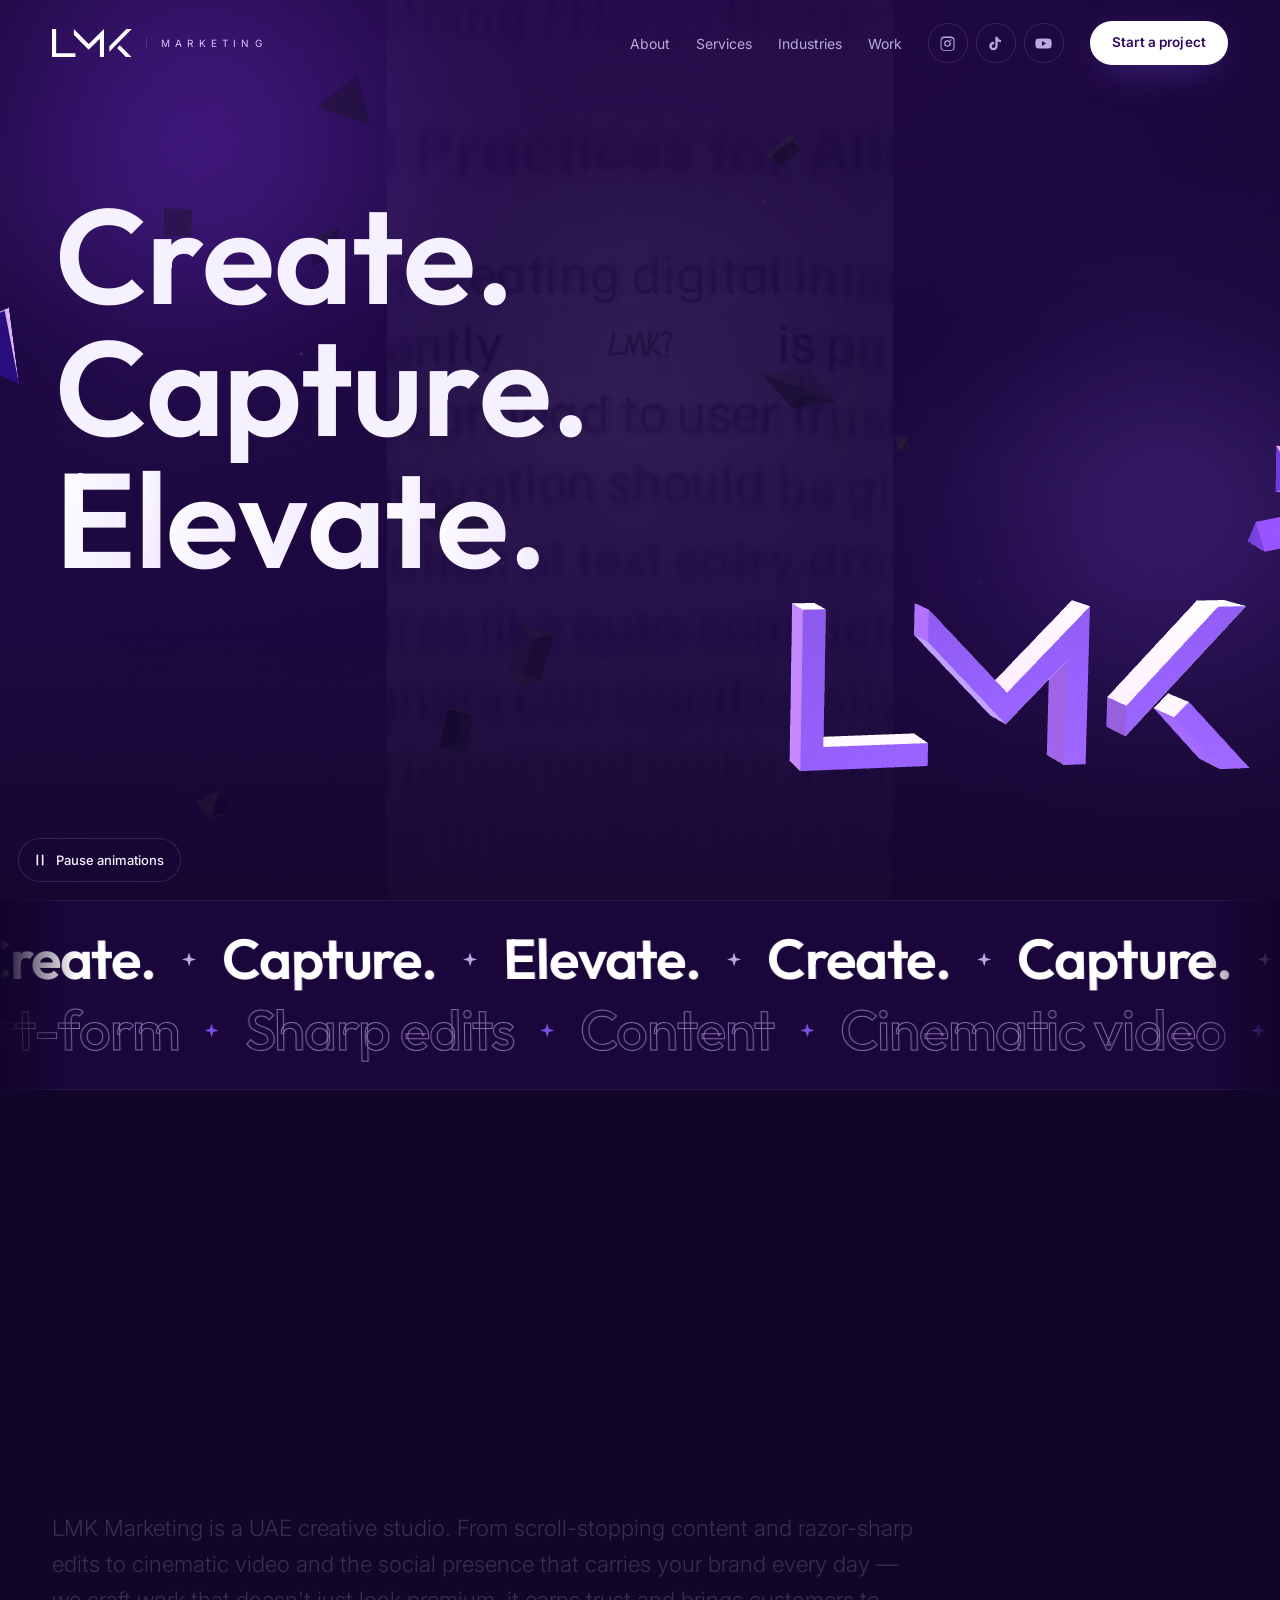
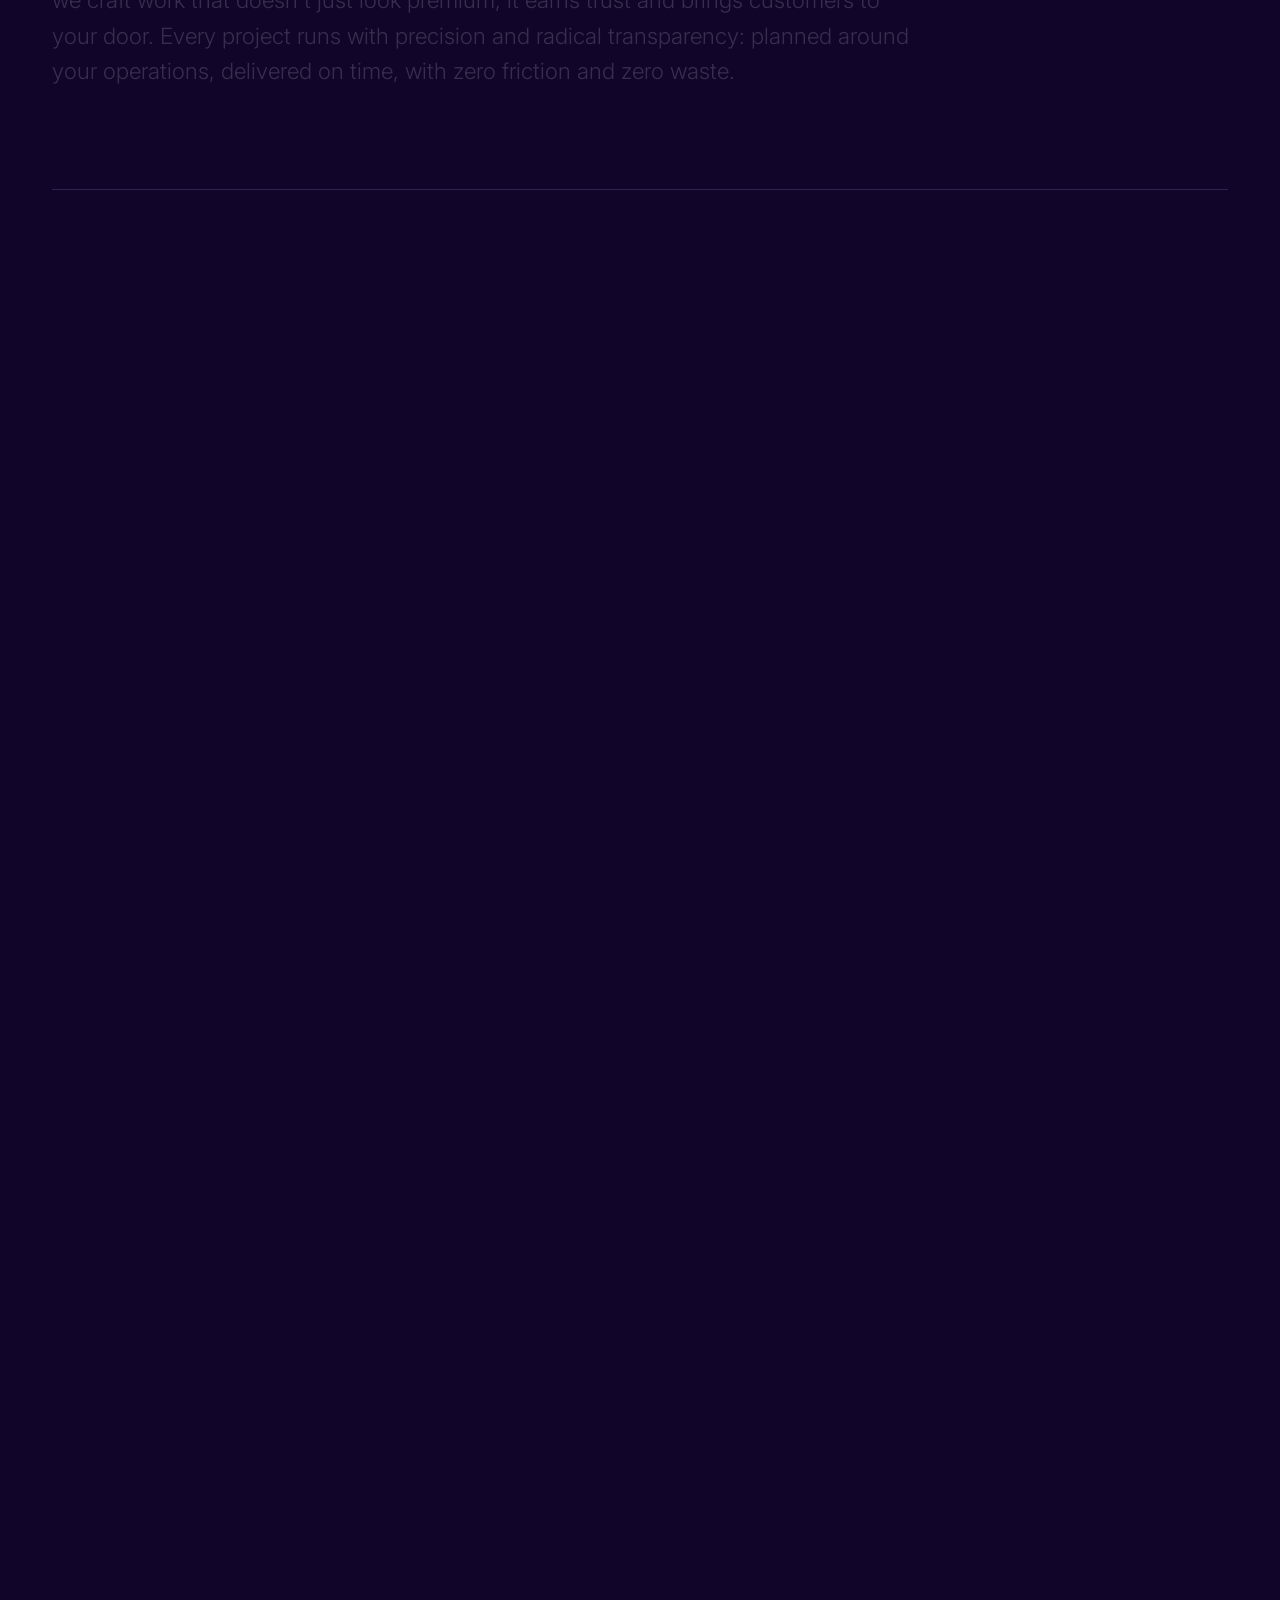
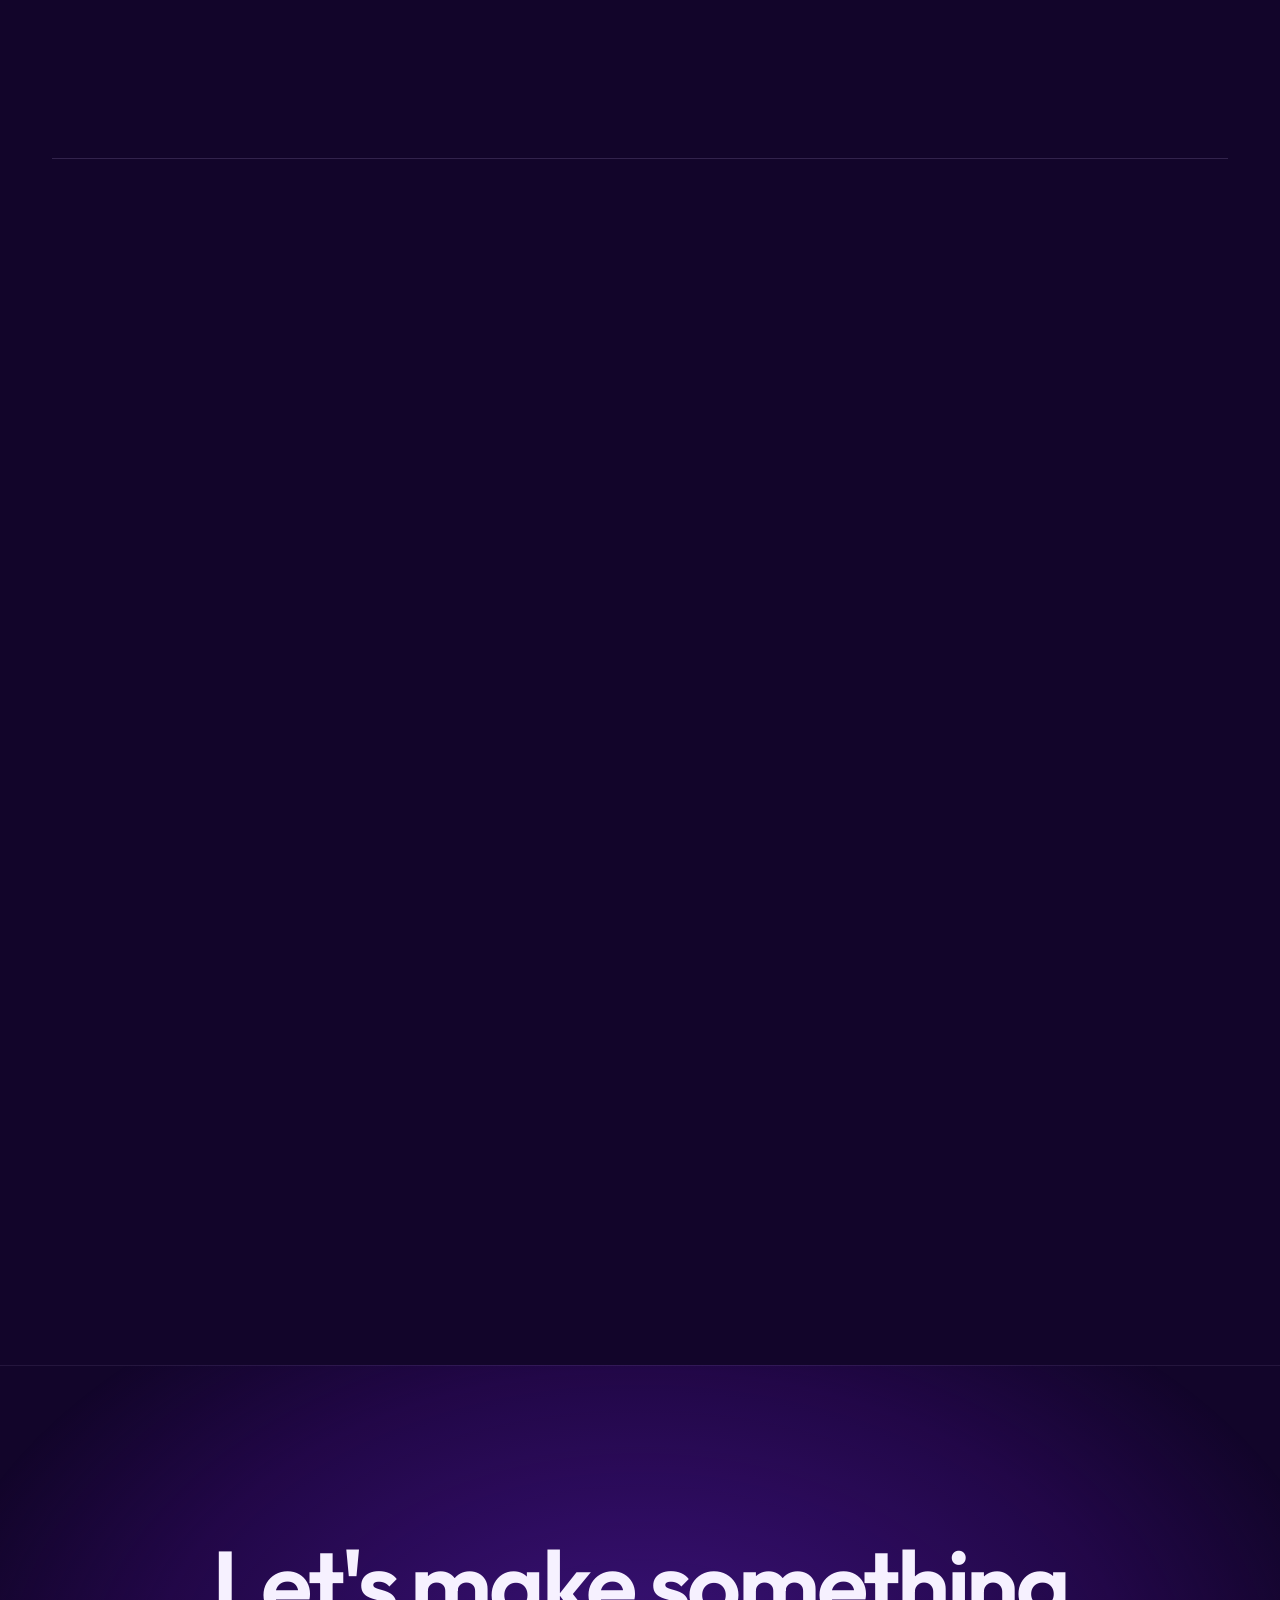
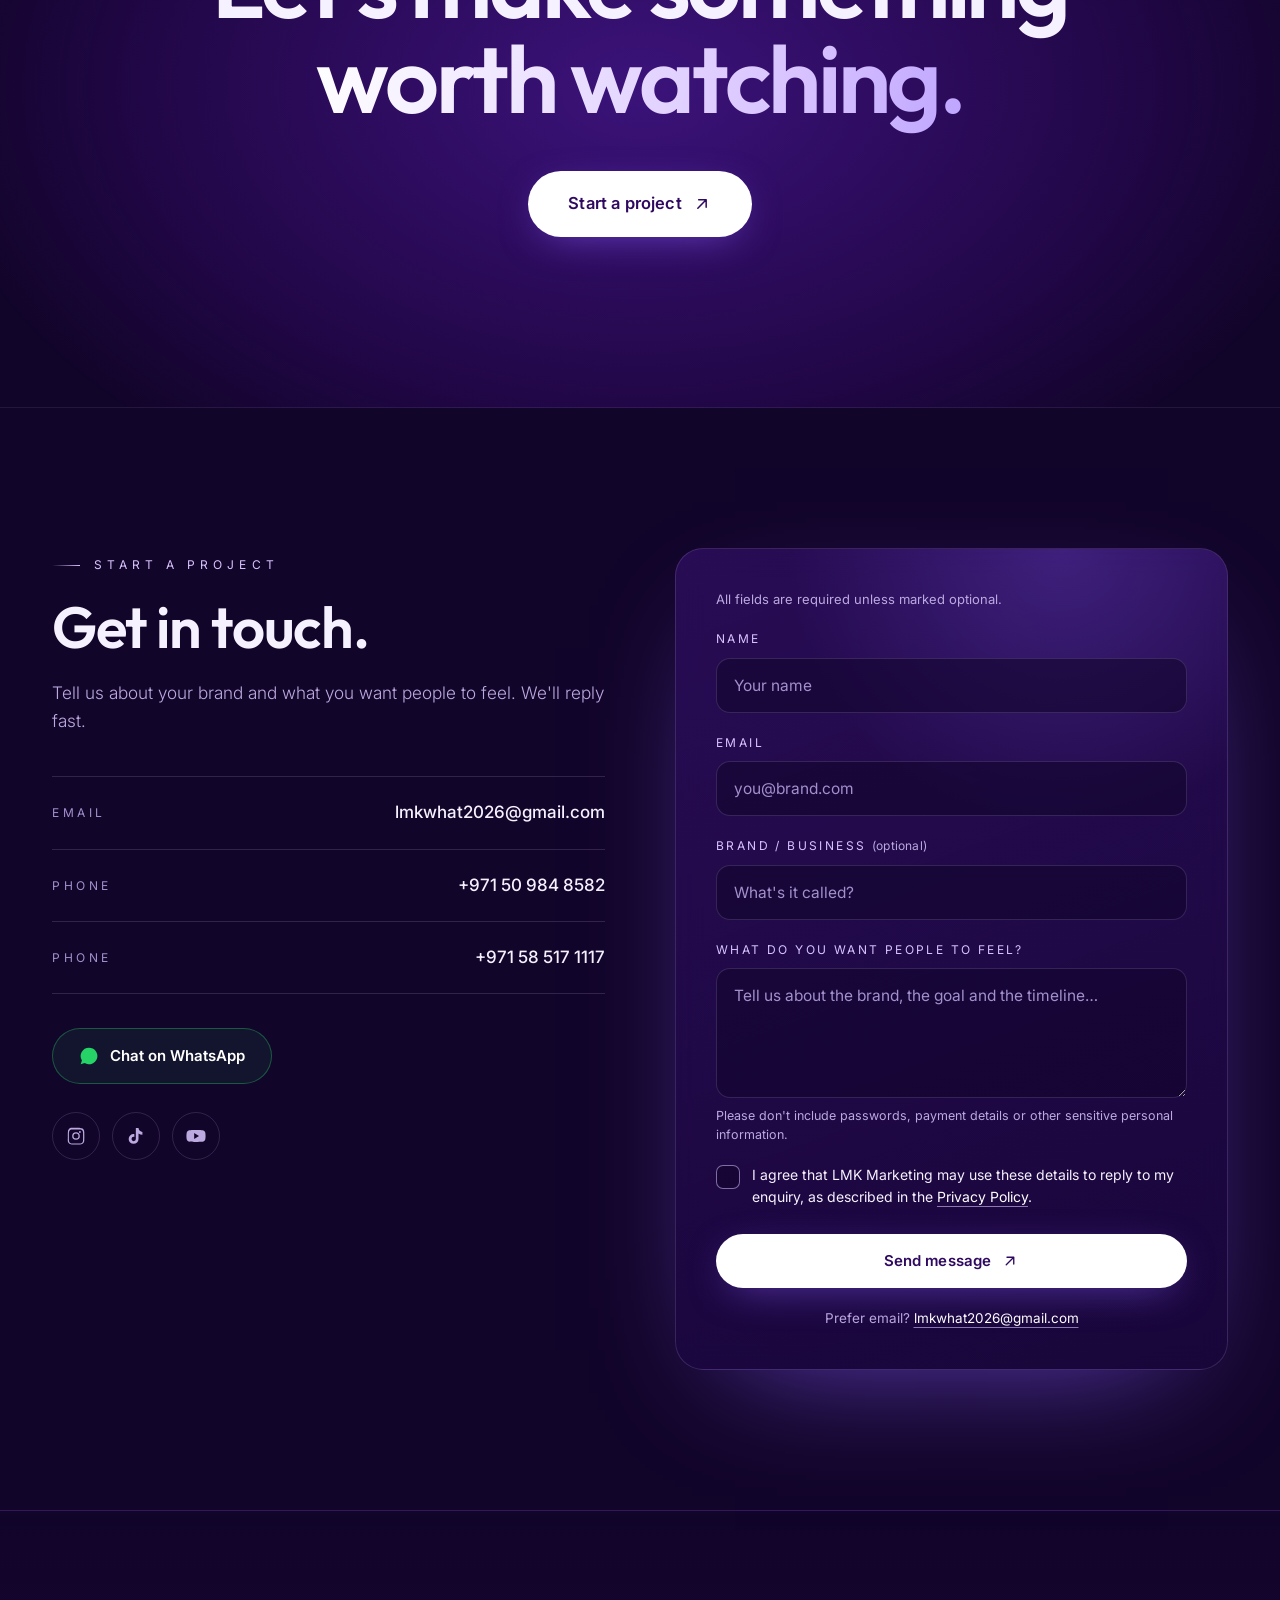
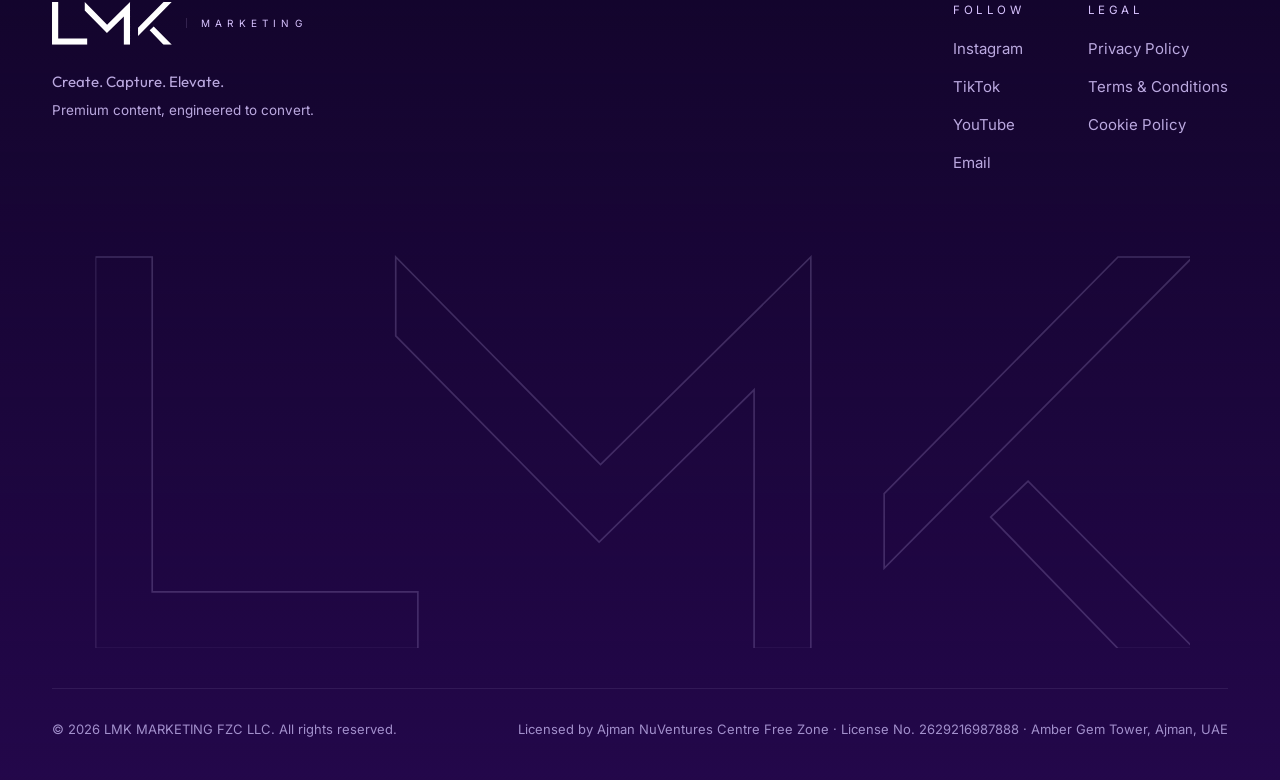
==== commit 24b3093d: "Add files via upload" ====
--- a/index.html
+++ b/index.html
@@ -6,6 +6,8 @@
 <title>LMK Marketing — Create. Capture. Elevate.</title>
 <meta name="description" content="LMK Marketing is a UAE creative studio producing premium content, cinematic video and short-form that makes brands look as good as they are — and turns attention into customers." />
 <meta name="theme-color" content="#2F0960" />
+<meta name="referrer" content="strict-origin-when-cross-origin" />
+<meta name="format-detection" content="telephone=no" />
 <link rel="canonical" href="https://lmk-marketing.vercel.app/" />
 
 <!-- social share -->
@@ -16,6 +18,7 @@
 <meta property="og:image" content="https://lmk-marketing.vercel.app/og-image.jpg" />
 <meta property="og:image:width" content="1200" />
 <meta property="og:image:height" content="630" />
+<meta property="og:image:alt" content="LMK Marketing logo — white LMK letters on deep purple with the tagline Create. Capture. Elevate." />
 <meta name="twitter:card" content="summary_large_image" />
 <meta name="twitter:image" content="https://lmk-marketing.vercel.app/og-image.jpg" />
 
@@ -36,7 +39,7 @@
 <body>
 
 <!-- ============ ICON SPRITE ============ -->
-<svg width="0" height="0" style="position:absolute" aria-hidden="true" focusable="false">
+<svg class="sprite" width="0" height="0" aria-hidden="true" focusable="false">
   <defs>
     <symbol id="lmk-mark" viewBox="0 0 795 284"><path d="M0,0 L41,0 L41,242 L233,242 L233,283 L0,283Z M217,0 L217,57 L364,206 L476,96 L476,283 L517,283 L517,0 L365,150Z M793,0 L739,0 L570,171 L570,225Z M647,188 L739,283 L794,283 L674,162Z"/></symbol>
     <symbol id="i-ig" viewBox="0 0 24 24"><path fill="currentColor" d="M12 2.2c3.2 0 3.6 0 4.9.07 1.2.05 1.8.25 2.2.42.6.2 1 .5 1.4 1 .5.4.8.8 1 1.4.2.4.4 1 .4 2.2.1 1.3.1 1.7.1 4.9s0 3.6-.1 4.9c0 1.2-.2 1.8-.4 2.2-.2.6-.5 1-1 1.4-.4.5-.8.8-1.4 1-.4.2-1 .4-2.2.4-1.3.1-1.7.1-4.9.1s-3.6 0-4.9-.1c-1.2 0-1.8-.2-2.2-.4-.6-.2-1-.5-1.4-1-.5-.4-.8-.8-1-1.4-.2-.4-.4-1-.4-2.2C2.2 15.6 2.2 15.2 2.2 12s0-3.6.1-4.9c0-1.2.2-1.8.4-2.2.2-.6.5-1 1-1.4.4-.5.8-.8 1.4-1 .4-.2 1-.4 2.2-.4C8.4 2.2 8.8 2.2 12 2.2m0 1.9c-3.1 0-3.5 0-4.7.1-.9 0-1.4.2-1.7.3-.4.2-.7.4-1 .7-.3.3-.5.6-.7 1-.1.3-.3.8-.3 1.7-.1 1.2-.1 1.6-.1 4.7s0 3.5.1 4.7c0 .9.2 1.4.3 1.7.2.4.4.7.7 1 .3.3.6.5 1 .7.3.1.8.3 1.7.3 1.2.1 1.6.1 4.7.1s3.5 0 4.7-.1c.9 0 1.4-.2 1.7-.3.4-.2.7-.4 1-.7.3-.3.5-.6.7-1 .1-.3.3-.8.3-1.7.1-1.2.1-1.6.1-4.7s0-3.5-.1-4.7c0-.9-.2-1.4-.3-1.7-.2-.4-.4-.7-.7-1-.3-.3-.6-.5-1-.7-.3-.1-.8-.3-1.7-.3-1.2-.1-1.6-.1-4.7-.1m0 3.3a4.6 4.6 0 1 0 0 9.2 4.6 4.6 0 0 0 0-9.2m0 7.6a3 3 0 1 1 0-6 3 3 0 0 1 0 6m5.8-7.8a1.1 1.1 0 1 1-2.2 0 1.1 1.1 0 0 1 2.2 0"/></symbol>
@@ -66,15 +69,15 @@
 <div class="scroll-progress" id="scrollProgress" aria-hidden="true"></div>
 
 <!-- background video: fixed behind everything, purple duotone, crossfades to the 2nd clip past the halfway point -->
-<div class="bg-video" aria-hidden="true">
+<div class="bg-video" id="bgVideo" aria-hidden="true">
   <div class="bgv-layer is-active" id="bgl1">
-    <div class="bgv-fill" style="background-image:url('bg1-poster.jpg')"></div>
+    <div class="bgv-fill bgv-fill-1"></div>
     <video class="bgv" id="bgv1" muted loop playsinline preload="auto" poster="bg1-poster.jpg">
       <source src="bg1.mp4" type="video/mp4">
     </video>
   </div>
   <div class="bgv-layer" id="bgl2">
-    <div class="bgv-fill" style="background-image:url('bg2-poster.jpg')"></div>
+    <div class="bgv-fill bgv-fill-2"></div>
     <video class="bgv" id="bgv2" muted loop playsinline preload="none" poster="bg2-poster.jpg">
       <source src="bg2.mp4" type="video/mp4">
     </video>
@@ -83,6 +86,9 @@
   <div class="bg-scrim"></div>
   <div class="aurora" id="aurora"><i class="a1"></i><i class="a2"></i><i class="a3"></i></div>
 </div>
+
+<!-- 3D scene (custom WebGL, no libraries) -->
+<canvas class="gl3d" id="gl3d" aria-hidden="true"></canvas>
 
 <!-- atmosphere -->
 <div class="grain" aria-hidden="true"></div>
@@ -107,9 +113,9 @@
         <a href="#work" class="roll"><span data-text="Work">Work</span></a>
       </div>
       <div class="nav-socials">
-        <a href="https://www.instagram.com/lmk_what?igsh=ejY4NjRza2V0NmU1" target="_blank" rel="noopener" aria-label="Instagram" class="ic"><svg width="17" height="17"><use href="#i-ig"/></svg></a>
-        <a href="https://www.tiktok.com/@lmk_what" target="_blank" rel="noopener" aria-label="TikTok" class="ic"><svg width="17" height="17"><use href="#i-tt"/></svg></a>
-        <a href="https://www.youtube.com/channel/UC8gbGH2aA3w4HJwGO7376sQ" target="_blank" rel="noopener" aria-label="YouTube" class="ic"><svg width="17" height="17"><use href="#i-yt"/></svg></a>
+        <a href="https://www.instagram.com/lmk_what?igsh=ejY4NjRza2V0NmU1" target="_blank" rel="noopener noreferrer" aria-label="Instagram" class="ic"><svg width="17" height="17"><use href="#i-ig"/></svg></a>
+        <a href="https://www.tiktok.com/@lmk_what" target="_blank" rel="noopener noreferrer" aria-label="TikTok" class="ic"><svg width="17" height="17"><use href="#i-tt"/></svg></a>
+        <a href="https://www.youtube.com/channel/UC8gbGH2aA3w4HJwGO7376sQ" target="_blank" rel="noopener noreferrer" aria-label="YouTube" class="ic"><svg width="17" height="17"><use href="#i-yt"/></svg></a>
       </div>
       <a href="#contact" class="btn btn-primary btn-sm" data-magnetic><span class="btn-fill"></span><span class="btn-txt" data-text="Start a project">Start a project</span></a>
       <button class="burger" id="burger" aria-label="Open menu" aria-expanded="false" aria-controls="mobileMenu"><span></span><span></span><span></span></button>
@@ -118,20 +124,24 @@
 </nav>
 
 <!-- MOBILE MENU (separate from nav so it always covers the full screen) -->
-<div class="mobile-menu" id="mobileMenu" aria-hidden="true">
+<div class="mobile-menu" id="mobileMenu" aria-hidden="true" role="dialog" aria-modal="true" aria-label="Site menu">
   <svg class="mm-bgmark" viewBox="0 0 795 284" aria-hidden="true"><use href="#lmk-mark"/></svg>
+  <div class="mm-top">
+    <a href="#top" class="logo" aria-label="LMK Marketing home"><svg class="logo-mark" viewBox="0 0 795 284" aria-hidden="true"><use href="#lmk-mark"/></svg></a>
+    <button class="mm-close" id="menuClose" type="button" aria-label="Close menu"><svg viewBox="0 0 24 24" width="22" height="22" aria-hidden="true"><path d="M6 6l12 12M18 6 6 18"/></svg><span>Close</span></button>
+  </div>
   <nav class="mm-links" aria-label="Mobile">
-    <a href="#about" style="--i:0">About</a>
-    <a href="#services" style="--i:1">Services</a>
-    <a href="#industries" style="--i:2">Industries</a>
-    <a href="#work" style="--i:3">Work</a>
-    <a href="#contact" class="mm-cta" style="--i:4">Start a project</a>
+    <a href="#about">About</a>
+    <a href="#services">Services</a>
+    <a href="#industries">Industries</a>
+    <a href="#work">Work</a>
+    <a href="#contact" class="mm-cta">Start a project</a>
   </nav>
   <div class="mm-socials">
-    <a href="https://www.instagram.com/lmk_what?igsh=ejY4NjRza2V0NmU1" target="_blank" rel="noopener" aria-label="Instagram"><svg width="22" height="22"><use href="#i-ig"/></svg></a>
-    <a href="https://www.tiktok.com/@lmk_what" target="_blank" rel="noopener" aria-label="TikTok"><svg width="22" height="22"><use href="#i-tt"/></svg></a>
-    <a href="https://www.youtube.com/channel/UC8gbGH2aA3w4HJwGO7376sQ" target="_blank" rel="noopener" aria-label="YouTube"><svg width="22" height="22"><use href="#i-yt"/></svg></a>
-    <a href="https://wa.me/971509848582?text=Hi%20LMK%2C%20I%27d%20like%20to%20talk%20about%20a%20project." target="_blank" rel="noopener" aria-label="WhatsApp"><svg width="22" height="22"><use href="#i-wa"/></svg></a>
+    <a href="https://www.instagram.com/lmk_what?igsh=ejY4NjRza2V0NmU1" target="_blank" rel="noopener noreferrer" aria-label="Instagram"><svg width="22" height="22"><use href="#i-ig"/></svg></a>
+    <a href="https://www.tiktok.com/@lmk_what" target="_blank" rel="noopener noreferrer" aria-label="TikTok"><svg width="22" height="22"><use href="#i-tt"/></svg></a>
+    <a href="https://www.youtube.com/channel/UC8gbGH2aA3w4HJwGO7376sQ" target="_blank" rel="noopener noreferrer" aria-label="YouTube"><svg width="22" height="22"><use href="#i-yt"/></svg></a>
+    <a href="https://wa.me/971509848582?text=Hi%20LMK%2C%20I%27d%20like%20to%20talk%20about%20a%20project." target="_blank" rel="noopener noreferrer" aria-label="WhatsApp"><svg width="22" height="22"><use href="#i-wa"/></svg></a>
   </div>
 </div>
 
@@ -152,10 +162,13 @@
     </p>
     <div class="hero-cta reveal" data-d="4">
       <a href="#contact" class="btn btn-primary" data-magnetic><span class="btn-fill"></span><span class="btn-txt" data-text="Start a project">Start a project</span><svg class="btn-ic" width="18" height="18"><use href="#i-arrow"/></svg></a>
-      <a href="#work" class="btn btn-ghost" data-magnetic><span class="btn-fill"></span><span class="btn-txt" data-text="See the work">See the work</span></a>
-    </div>
-  </div>
-  <svg class="hero-mark" viewBox="0 0 795 284" aria-hidden="true"><use href="#lmk-mark"/></svg>
+      <a href="#work" class="btn btn-ghost" data-magnetic><span class="btn-fill"></span><span class="btn-txt" data-text="See our work">See our work</span></a>
+    </div>
+  </div>
+  <!-- the 3D logo is drawn here (the outline SVG is the fallback when WebGL is off) -->
+  <div class="hero-stage" id="heroStage" aria-hidden="true">
+    <svg class="hero-mark" id="heroMark" viewBox="0 0 795 284"><use href="#lmk-mark"/></svg>
+  </div>
   <div class="scroll-hint reveal" data-d="4"><span>Scroll</span><i></i></div>
 </header>
 
@@ -190,9 +203,9 @@
     </p>
 
     <div class="facts">
-      <div class="fact reveal" data-d="1"><span class="fact-num" data-scramble="Five">Five</span><span class="fact-lab">operators, one tight team</span></div>
-      <div class="fact reveal" data-d="2"><span class="fact-num" data-scramble="UAE">UAE</span><span class="fact-lab">based &amp; on the ground</span></div>
-      <div class="fact reveal" data-d="3"><span class="fact-num"><span data-count="100">100</span>%</span><span class="fact-lab">in-house, start to finish</span></div>
+      <div class="fact reveal" data-d="1"><span class="fact-num"><span class="sr-only">Five</span><span aria-hidden="true" data-scramble="Five">Five</span></span><span class="fact-lab">operators, one tight team</span></div>
+      <div class="fact reveal" data-d="2"><span class="fact-num"><span class="sr-only">UAE</span><span aria-hidden="true" data-scramble="UAE">UAE</span></span><span class="fact-lab">based &amp; on the ground</span></div>
+      <div class="fact reveal" data-d="3"><span class="fact-num"><span class="sr-only">100%</span><span aria-hidden="true"><span data-count="100">100</span>%</span></span><span class="fact-lab">in-house, start to finish</span></div>
     </div>
   </div>
 </section>
@@ -329,7 +342,7 @@
         <p class="sec-lead reveal" data-d="2">Our feeds are full of the content, edits and cinematic video we deliver for brands like yours. Scroll through, feel the quality, and picture your business in that light — then let's make it happen.</p>
       </div>
 
-      <button class="reel-trigger reveal" data-d="2" id="reelTrigger" data-magnetic data-cursor="Watch" aria-label="Watch the reel">
+      <button class="reel-trigger reveal" data-d="2" id="reelTrigger" data-magnetic data-cursor="Watch" aria-label="Watch our showreel (video with sound)">
         <svg class="reel-ring" viewBox="0 0 200 200" aria-hidden="true">
           <defs><path id="reelCircle" d="M100,100 m-78,0 a78,78 0 1,1 156,0 a78,78 0 1,1 -156,0"/></defs>
           <text><textPath href="#reelCircle">WATCH THE REEL ✦ WATCH THE REEL ✦ WATCH THE REEL ✦ </textPath></text>
@@ -339,21 +352,21 @@
     </div>
 
     <div class="platforms">
-      <a href="https://www.instagram.com/lmk_what?igsh=ejY4NjRza2V0NmU1" target="_blank" rel="noopener" class="platform tilt reveal" data-cursor="View">
+      <a href="https://www.instagram.com/lmk_what?igsh=ejY4NjRza2V0NmU1" target="_blank" rel="noopener noreferrer" class="platform tilt reveal" data-cursor="View">
         <span class="platform-ic"><svg width="26" height="26"><use href="#i-ig"/></svg></span>
         <span class="platform-name">Instagram</span>
         <span class="platform-go">View feed <svg width="16" height="16"><use href="#i-arrow"/></svg></span>
         <div class="card-glow"></div>
       </a>
 
-      <a href="https://www.tiktok.com/@lmk_what" target="_blank" rel="noopener" class="platform tilt reveal" data-d="1" data-cursor="View">
+      <a href="https://www.tiktok.com/@lmk_what" target="_blank" rel="noopener noreferrer" class="platform tilt reveal" data-d="1" data-cursor="View">
         <span class="platform-ic"><svg width="26" height="26"><use href="#i-tt"/></svg></span>
         <span class="platform-name">TikTok</span>
         <span class="platform-go">View feed <svg width="16" height="16"><use href="#i-arrow"/></svg></span>
         <div class="card-glow"></div>
       </a>
 
-      <a href="https://www.youtube.com/channel/UC8gbGH2aA3w4HJwGO7376sQ" target="_blank" rel="noopener" class="platform tilt reveal" data-d="2" data-cursor="Watch">
+      <a href="https://www.youtube.com/channel/UC8gbGH2aA3w4HJwGO7376sQ" target="_blank" rel="noopener noreferrer" class="platform tilt reveal" data-d="2" data-cursor="Watch">
         <span class="platform-ic"><svg width="26" height="26"><use href="#i-yt"/></svg></span>
         <span class="platform-name">YouTube</span>
         <span class="platform-go">Watch <svg width="16" height="16"><use href="#i-arrow"/></svg></span>
@@ -395,29 +408,35 @@
         </a>
       </div>
 
-      <a href="https://wa.me/971509848582?text=Hi%20LMK%2C%20I%27d%20like%20to%20talk%20about%20a%20project." target="_blank" rel="noopener" class="wa-btn" data-magnetic data-cursor="Chat">
+      <a href="https://wa.me/971509848582?text=Hi%20LMK%2C%20I%27d%20like%20to%20talk%20about%20a%20project." target="_blank" rel="noopener noreferrer" class="wa-btn" data-magnetic data-cursor="Chat">
         <svg width="20" height="20" aria-hidden="true"><use href="#i-wa"/></svg>
         Chat on WhatsApp
       </a>
 
       <div class="contact-socials">
-        <a href="https://www.instagram.com/lmk_what?igsh=ejY4NjRza2V0NmU1" target="_blank" rel="noopener" class="soc" aria-label="Instagram" data-magnetic><svg width="20" height="20"><use href="#i-ig"/></svg></a>
-        <a href="https://www.tiktok.com/@lmk_what" target="_blank" rel="noopener" class="soc" aria-label="TikTok" data-magnetic><svg width="20" height="20"><use href="#i-tt"/></svg></a>
-        <a href="https://www.youtube.com/channel/UC8gbGH2aA3w4HJwGO7376sQ" target="_blank" rel="noopener" class="soc" aria-label="YouTube" data-magnetic><svg width="20" height="20"><use href="#i-yt"/></svg></a>
-      </div>
-    </div>
-
-    <form class="form reveal" data-d="1" id="lmkForm" action="https://formsubmit.co/lmkwhat2026@gmail.com" method="POST">
+        <a href="https://www.instagram.com/lmk_what?igsh=ejY4NjRza2V0NmU1" target="_blank" rel="noopener noreferrer" class="soc" aria-label="Instagram" data-magnetic><svg width="20" height="20"><use href="#i-ig"/></svg></a>
+        <a href="https://www.tiktok.com/@lmk_what" target="_blank" rel="noopener noreferrer" class="soc" aria-label="TikTok" data-magnetic><svg width="20" height="20"><use href="#i-tt"/></svg></a>
+        <a href="https://www.youtube.com/channel/UC8gbGH2aA3w4HJwGO7376sQ" target="_blank" rel="noopener noreferrer" class="soc" aria-label="YouTube" data-magnetic><svg width="20" height="20"><use href="#i-yt"/></svg></a>
+      </div>
+    </div>
+
+    <form class="form reveal" data-d="1" id="lmkForm" action="https://formsubmit.co/lmkwhat2026@gmail.com" method="POST" accept-charset="UTF-8">
+      <!-- FormSubmit settings (see HOW-TO-UPDATE: swap the email in "action" for your private FormSubmit alias) -->
       <input type="hidden" name="_subject" value="New project enquiry — LMK Marketing">
       <input type="hidden" name="_template" value="table">
       <input type="hidden" name="_captcha" value="false">
       <input type="hidden" name="_next" value="https://lmk-marketing.vercel.app/?sent=1#contact">
       <div class="form-glow" aria-hidden="true"></div>
-      <div class="field"><label for="name">Name</label><input id="name" name="name" type="text" placeholder="Your name" autocomplete="name" required></div>
-      <div class="field"><label for="email">Email</label><input id="email" name="email" type="email" placeholder="you@brand.com" autocomplete="email" required></div>
-      <div class="field"><label for="brand">Brand / business</label><input id="brand" name="brand" type="text" placeholder="What's it called?" autocomplete="organization"></div>
-      <div class="field"><label for="message">What do you want people to feel?</label><textarea id="message" name="message" placeholder="Tell us about the brand, the goal and the timeline…" required></textarea></div>
-      <button type="submit" class="btn btn-primary form-btn" data-magnetic><span class="btn-fill"></span><span class="btn-txt" data-text="Send it">Send it</span><svg class="btn-ic" width="18" height="18"><use href="#i-arrow"/></svg></button>
+      <p class="form-req" id="formReq">All fields are required unless marked optional.</p>
+      <div class="field"><label for="name">Name</label><input id="name" name="name" type="text" placeholder="Your name" autocomplete="name" maxlength="100" required aria-describedby="formReq"></div>
+      <div class="field"><label for="email">Email</label><input id="email" name="email" type="email" placeholder="you@brand.com" autocomplete="email" maxlength="254" inputmode="email" required></div>
+      <div class="field"><label for="brand">Brand / business <span class="opt">(optional)</span></label><input id="brand" name="brand" type="text" placeholder="What's it called?" autocomplete="organization" maxlength="120"></div>
+      <div class="field"><label for="message">What do you want people to feel?</label><textarea id="message" name="message" placeholder="Tell us about the brand, the goal and the timeline…" maxlength="3000" required aria-describedby="msgHelp"></textarea><span class="help" id="msgHelp">Please don't include passwords, payment details or other sensitive personal information.</span></div>
+      <div class="consent">
+        <input type="checkbox" id="consent" name="consent" value="Yes — agreed to the Privacy Policy" required>
+        <label for="consent">I agree that LMK Marketing may use these details to reply to my enquiry, as described in the <a href="/privacy" class="link-u">Privacy Policy</a>.</label>
+      </div>
+      <button type="submit" class="btn btn-primary form-btn" data-magnetic><span class="btn-fill"></span><span class="btn-txt" data-text="Send message">Send message</span><svg class="btn-ic" width="18" height="18" aria-hidden="true"><use href="#i-arrow"/></svg></button>
       <div class="form-status" id="formStatus" role="status" aria-live="polite" hidden>
         <svg class="fs-check" viewBox="0 0 52 52" aria-hidden="true"><circle cx="26" cy="26" r="24"/><path d="M15 27l7 7 15-15"/></svg>
         <span class="fs-msg" id="formStatusMsg"></span>
@@ -432,16 +451,23 @@
 <!-- reel lightbox -->
 <div class="reel-modal" id="reelModal" aria-hidden="true" role="dialog" aria-modal="true" aria-label="LMK showreel">
   <div class="reel-backdrop" id="reelBackdrop"></div>
-  <button class="reel-close" id="reelClose" aria-label="Close reel"><svg viewBox="0 0 24 24" width="18" height="18"><path stroke="currentColor" stroke-width="2" stroke-linecap="round" d="M6 6l12 12M18 6 6 18"/></svg></button>
+  <button class="reel-close" id="reelClose" type="button" aria-label="Close showreel"><svg viewBox="0 0 24 24" width="18" height="18"><path stroke="currentColor" stroke-width="2" stroke-linecap="round" d="M6 6l12 12M18 6 6 18"/></svg></button>
   <div class="reel-frame">
-    <video id="reelVideo" playsinline controls preload="none" poster="reel-poster.jpg">
+    <video id="reelVideo" playsinline controls preload="none" poster="reel-poster.jpg" aria-label="LMK Marketing showreel">
       <source src="reel.mp4" type="video/mp4">
     </video>
   </div>
 </div>
 
+<!-- pause / play all motion (WCAG 2.2.2) -->
+<button class="motion-toggle" id="motionToggle" type="button" data-paused="false">
+  <svg class="mt-pause" viewBox="0 0 24 24" width="16" height="16" aria-hidden="true"><path d="M8 5v14M16 5v14"/></svg>
+  <svg class="mt-play" viewBox="0 0 24 24" width="16" height="16" aria-hidden="true"><path d="M8 5.5v13l11-6.5z"/></svg>
+  <span id="motionLabel">Pause animations</span>
+</button>
+
 <!-- floating WhatsApp -->
-<a href="https://wa.me/971509848582?text=Hi%20LMK%2C%20I%27d%20like%20to%20talk%20about%20a%20project." target="_blank" rel="noopener" class="wa-fab" id="waFab" aria-label="Chat with LMK on WhatsApp" data-cursor="Chat">
+<a href="https://wa.me/971509848582?text=Hi%20LMK%2C%20I%27d%20like%20to%20talk%20about%20a%20project." target="_blank" rel="noopener noreferrer" class="wa-fab" id="waFab" aria-label="Chat with LMK on WhatsApp" data-cursor="Chat">
   <svg width="26" height="26" aria-hidden="true"><use href="#i-wa"/></svg>
 </a>
 
@@ -450,30 +476,41 @@
   <div class="wrap">
     <div class="footer-top">
       <div>
-        <a href="#top" class="logo footer-logo" aria-label="Back to top">
+        <a href="#top" class="logo footer-logo" aria-label="LMK Marketing, back to top">
           <svg class="logo-mark" viewBox="0 0 795 284" aria-hidden="true"><use href="#lmk-mark"/></svg>
           <span class="logo-word">Marketing</span>
         </a>
         <p class="footer-tag">Create. Capture. Elevate.</p>
-      </div>
-      <div class="footer-socials">
-        <a href="https://www.instagram.com/lmk_what?igsh=ejY4NjRza2V0NmU1" target="_blank" rel="noopener" class="roll"><span data-text="Instagram">Instagram</span></a>
-        <a href="https://www.tiktok.com/@lmk_what" target="_blank" rel="noopener" class="roll"><span data-text="TikTok">TikTok</span></a>
-        <a href="https://www.youtube.com/channel/UC8gbGH2aA3w4HJwGO7376sQ" target="_blank" rel="noopener" class="roll"><span data-text="YouTube">YouTube</span></a>
-        <a href="mailto:lmkwhat2026@gmail.com" class="roll"><span data-text="Email">Email</span></a>
-      </div>
+        <p class="footer-sub">Premium content, engineered to convert.</p>
+      </div>
+      <nav class="footer-cols" aria-label="Footer">
+        <div class="footer-socials">
+          <span class="fcol-h">Follow</span>
+          <a href="https://www.instagram.com/lmk_what?igsh=ejY4NjRza2V0NmU1" target="_blank" rel="noopener noreferrer" class="roll"><span data-text="Instagram">Instagram</span></a>
+          <a href="https://www.tiktok.com/@lmk_what" target="_blank" rel="noopener noreferrer" class="roll"><span data-text="TikTok">TikTok</span></a>
+          <a href="https://www.youtube.com/channel/UC8gbGH2aA3w4HJwGO7376sQ" target="_blank" rel="noopener noreferrer" class="roll"><span data-text="YouTube">YouTube</span></a>
+          <a href="mailto:lmkwhat2026@gmail.com" class="roll"><span data-text="Email">Email</span></a>
+        </div>
+        <div class="footer-socials">
+          <span class="fcol-h">Legal</span>
+          <a href="/privacy" class="roll"><span data-text="Privacy Policy">Privacy Policy</span></a>
+          <a href="/terms" class="roll"><span data-text="Terms &amp; Conditions">Terms &amp; Conditions</span></a>
+          <a href="/cookies" class="roll"><span data-text="Cookie Policy">Cookie Policy</span></a>
+        </div>
+      </nav>
     </div>
     <div class="footer-word" id="footerWord" aria-hidden="true">
       <svg class="fw-outline" viewBox="-4 -4 803 292"><use href="#lmk-mark"/></svg>
       <svg class="fw-fill" viewBox="-4 -4 803 292"><use href="#lmk-mark"/></svg>
     </div>
     <div class="footer-bottom">
-      <span>© <span id="yr">2026</span> LMK Marketing — UAE</span>
-      <span>Premium content, engineered to convert.</span>
+      <span>© <span id="yr">2026</span> LMK MARKETING FZC LLC. All rights reserved.</span>
+      <span>Licensed by Ajman NuVentures Centre Free Zone · License No. 2629216987888 · Amber Gem Tower, Ajman, UAE</span>
     </div>
   </div>
 </footer>
 
 <script src="app.js"></script>
+<script type="module" src="lmk3d.js"></script>
 </body>
 </html>
--- a/styles.css
+++ b/styles.css
@@ -13,7 +13,7 @@
   --white:#FFFFFF;
   --text:#F6F1FF;
   --mist:#BBA9E0;         /* muted text (AA on ink) */
-  --mist-dim:#8C79B8;
+  --mist-dim:#A290CC;     /* ≥5.7:1 on cards */
 
   --card:rgba(47,9,96,.40);
   --card-hi:rgba(74,24,150,.50);
@@ -21,7 +21,7 @@
   --line-soft:rgba(216,195,255,.09);
 
   --grad:linear-gradient(100deg,#FFFFFF 0%,#D8C3FF 30%,#A98BFF 50%,#FFFFFF 75%,#D8C3FF 100%);
-  --grad-btn:linear-gradient(135deg,#8A5CFF,#5B21D6);
+  --grad-btn:linear-gradient(135deg,#7446F0,#5B21D6);   /* white text ≥5.4:1 */
 
   --display:'Outfit','Poppins',system-ui,sans-serif;
   --body:'Inter',system-ui,-apple-system,'Segoe UI',sans-serif;
@@ -41,6 +41,8 @@
 ::selection{background:var(--lavender);color:var(--brand)}
 :focus-visible{outline:2px solid var(--lavender);outline-offset:3px;border-radius:10px}
 
+.sprite{position:absolute;width:0;height:0;overflow:hidden}
+.sr-only{position:absolute!important;width:1px;height:1px;padding:0;margin:-1px;overflow:hidden;clip:rect(0,0,0,0);white-space:nowrap;border:0}
 .skip-link{position:fixed;left:16px;top:-60px;z-index:10001;background:var(--lavender);color:var(--brand);
   padding:10px 16px;border-radius:10px;font-weight:600;transition:top .3s var(--ease)}
 .skip-link:focus{top:16px}
@@ -60,9 +62,13 @@
 .bgv-layer.is-active{opacity:1}
 .bgv-fill{position:absolute;inset:-12%;background-size:cover;background-position:center;
   filter:blur(40px) brightness(.4) saturate(.6);transform:scale(1.12)}
-.bgv{position:absolute;inset:0;width:100%;height:100%;object-fit:cover;opacity:.7}
+.bgv{position:absolute;inset:0;width:100%;height:100%;object-fit:cover;opacity:var(--bgv,.55);transition:opacity 1.2s ease}
+.bgv-fill-1{background-image:url('bg1-poster.jpg')}
+.bgv-fill-2{background-image:url('bg2-poster.jpg')}
+.bgv-fill{opacity:calc(var(--bgv,.55) * 1.4);transition:opacity 1.2s ease}
 @media (min-width:721px){ .bgv{object-fit:contain} }
-@media (max-width:720px){ .bgv-fill{display:none} .bgv{opacity:.5} }
+@media (max-width:900px){ .bgv{opacity:calc(var(--bgv,.55) * .42)} }
+@media (max-width:720px){ .bgv-fill{display:none} }
 .bg-tint{position:absolute;inset:0;background:#4B12A8;mix-blend-mode:color}
 .bg-scrim{position:absolute;inset:0;
   background:radial-gradient(120% 80% at 50% 0%,rgba(47,9,96,.35),transparent 60%),
@@ -75,6 +81,11 @@
   transform:translate(calc(var(--ax,50vw) - 17vw),calc(var(--ay,40vh) - 17vw))}
 @keyframes drift1{to{transform:translate(18vw,14vh) scale(1.15)}}
 @keyframes drift2{to{transform:translate(-22vw,-10vh) scale(.9)}}
+
+/* 3D canvas (custom WebGL) sits between the video and the content */
+.gl3d{position:fixed;inset:0;width:100%;height:100%;z-index:-1;pointer-events:none;opacity:0;transition:opacity 1.6s var(--ease)}
+.gl3d.ready{opacity:1}
+.has-3d .hero-mark{display:none}
 
 /* custom cursor */
 .cursor{position:fixed;top:0;left:0;width:34px;height:34px;border:1px solid rgba(216,195,255,.6);border-radius:50%;
@@ -110,9 +121,9 @@
 .sec-head .sec-title{margin-bottom:22px}
 .sec-lead{font-size:clamp(16px,1.35vw,18px);color:var(--mist);font-weight:300;max-width:56ch}
 .nowrap{white-space:nowrap}
-.link-u{color:var(--white);background:linear-gradient(var(--lavender),var(--lavender)) 0 100%/100% 1px no-repeat;
-  padding-bottom:2px;transition:background-size .45s var(--ease),color .3s}
-.link-u:hover{color:var(--lavender);background-size:0 1px;background-position:100% 100%}
+.link-u{color:var(--white);text-decoration:underline;text-decoration-color:rgba(216,195,255,.6);text-decoration-thickness:1px;
+  text-underline-offset:4px;transition:color .3s,text-decoration-color .3s,text-underline-offset .3s}
+.link-u:hover{color:var(--lavender);text-decoration-color:var(--lavender);text-underline-offset:6px}
 
 /* reveal */
 .reveal{opacity:0;transform:translateY(40px);transition:opacity 1s var(--ease),transform 1s var(--ease)}
@@ -204,8 +215,9 @@
   -webkit-text-fill-color:transparent;color:transparent;animation:sheen 10s linear infinite}
 .hero-sub{max-width:52ch;font-size:clamp(16px,1.45vw,19px);color:var(--mist);font-weight:300;margin-bottom:38px}
 .hero-cta{display:flex;gap:14px;flex-wrap:wrap}
-.hero-mark{position:absolute;right:-9vw;bottom:5vh;width:min(56vw,800px);z-index:1;fill:none;
-  stroke:rgba(216,195,255,.13);stroke-width:1.4;pointer-events:none;
+.hero-stage{position:absolute;z-index:1;right:max(3vw,calc((100vw - var(--maxw)) / 2));bottom:15vh;width:min(35vw,500px);aspect-ratio:795/284;
+  pointer-events:none}
+.hero-mark{width:100%;height:auto;fill:none;stroke:rgba(216,195,255,.28);stroke-width:1.6;
   transform:translate3d(var(--hx,0),var(--hy,0),0);transition:transform 1.4s var(--ease)}
 .scroll-hint{position:absolute;bottom:30px;left:50%;transform:translateX(-50%);display:flex;flex-direction:column;
   align-items:center;gap:10px;font-size:11px;letter-spacing:.34em;text-transform:uppercase;color:var(--mist-dim);z-index:2}
@@ -412,7 +424,7 @@
    FLOATING WHATSAPP
    ============================================================ */
 .wa-fab{position:fixed;right:22px;bottom:22px;z-index:880;width:60px;height:60px;border-radius:50%;display:grid;place-items:center;
-  background:#25D366;color:#fff;box-shadow:0 14px 40px -10px rgba(37,211,102,.7);
+  background:#25D366;color:#062b14;box-shadow:0 14px 40px -10px rgba(37,211,102,.7);
   transform:translateY(120px) scale(.6);opacity:0;transition:transform .6s var(--ease),opacity .4s var(--ease)}
 .wa-fab.show{transform:none;opacity:1}
 .wa-fab::before{content:"";position:absolute;inset:0;border-radius:50%;border:2px solid #25D366;animation:ring 2.4s var(--ease) infinite}
@@ -426,6 +438,7 @@
 .footer-top{display:flex;justify-content:space-between;align-items:flex-start;gap:40px;flex-wrap:wrap}
 .footer-logo .logo-mark{width:120px}
 .footer-tag{font-family:var(--display);font-size:15px;color:var(--mist);margin-top:18px}
+.footer-sub{font-size:13.5px;color:var(--mist);margin-top:6px}
 .footer-socials{display:flex;flex-direction:column;gap:6px;align-items:flex-end}
 .footer-socials a{font-size:15px;color:var(--mist);transition:color .3s;padding:4px 0}
 .footer-socials a:hover{color:#fff}
@@ -442,21 +455,112 @@
 /* ============================================================
    MOBILE MENU
    ============================================================ */
-.mobile-menu{position:fixed;inset:0;z-index:940;background:radial-gradient(120% 80% at 80% 0%,#4A1896,var(--brand) 45%,var(--ink));
+.mobile-menu{position:fixed;inset:0;z-index:960;background:radial-gradient(120% 80% at 80% 0%,#4A1896,var(--brand) 45%,var(--ink));
   display:flex;flex-direction:column;align-items:center;justify-content:center;gap:34px;overflow:hidden;
+  padding:calc(88px + env(safe-area-inset-top)) 24px calc(120px + env(safe-area-inset-bottom));
   clip-path:polygon(100% 0,100% 0,100% 0,100% 0);visibility:hidden;
   transition:clip-path .8s var(--ease-io),visibility 0s linear .8s}
 .mobile-menu.open{clip-path:polygon(-60% 0,100% 0,100% 100%,-60% 100%);visibility:visible;transition:clip-path .8s var(--ease-io),visibility 0s}
-.mm-bgmark{position:absolute;width:140%;left:-20%;bottom:6%;fill:none;stroke:rgba(216,195,255,.12);stroke-width:1.4}
-.mm-links{display:flex;flex-direction:column;align-items:center;gap:22px;position:relative}
-.mm-links a{font-family:var(--display);font-weight:600;font-size:clamp(34px,9vw,48px);letter-spacing:-.02em;color:#fff;
+.mm-top{position:absolute;top:0;left:0;right:0;display:flex;align-items:center;justify-content:space-between;
+  padding:calc(14px + env(safe-area-inset-top)) 22px 14px}
+.mm-top .logo-mark{width:68px}
+.mm-close{display:inline-flex;align-items:center;gap:8px;min-height:48px;padding:0 18px 0 14px;border-radius:100px;
+  border:1px solid rgba(216,195,255,.4);background:rgba(18,5,42,.45);color:#fff;font:600 14px/1 var(--body);
+  transition:background .3s var(--ease),border-color .3s var(--ease),transform .5s var(--ease)}
+.mm-close svg{fill:none;stroke:currentColor;stroke-width:2.2;stroke-linecap:round;transition:transform .5s var(--ease)}
+.mm-close:hover,.mm-close:focus-visible{background:var(--lavender);color:var(--brand);border-color:var(--lavender)}
+.mm-close:hover svg{transform:rotate(90deg)}
+.mm-bgmark{position:absolute;width:140%;left:-20%;bottom:6%;fill:none;stroke:rgba(216,195,255,.12);stroke-width:1.4;pointer-events:none}
+.mm-links{display:flex;flex-direction:column;align-items:center;gap:20px;position:relative}
+.mm-links a{font-family:var(--display);font-weight:600;font-size:clamp(34px,9vw,48px);letter-spacing:-.02em;color:#fff;padding:4px 10px;
   opacity:0;transform:translateY(30px);transition:opacity .6s var(--ease),transform .6s var(--ease)}
-.mobile-menu.open .mm-links a{opacity:1;transform:none;transition-delay:calc(.25s + var(--i) * 70ms)}
+.mobile-menu.open .mm-links a{opacity:1;transform:none}
+.mobile-menu.open .mm-links a:nth-child(1){transition-delay:.25s}
+.mobile-menu.open .mm-links a:nth-child(2){transition-delay:.32s}
+.mobile-menu.open .mm-links a:nth-child(3){transition-delay:.39s}
+.mobile-menu.open .mm-links a:nth-child(4){transition-delay:.46s}
+.mobile-menu.open .mm-links a:nth-child(5){transition-delay:.53s}
 .mm-links .mm-cta{margin-top:10px;font-family:var(--body);font-size:16px;font-weight:600;letter-spacing:0;color:var(--brand);
   background:#fff;padding:16px 32px;border-radius:100px}
-.mm-socials{position:absolute;bottom:calc(46px + env(safe-area-inset-bottom));display:flex;gap:14px}
-.mm-socials a{width:50px;height:50px;display:grid;place-items:center;border:1px solid var(--line);border-radius:50%;color:var(--lavender)}
+.mm-socials{position:absolute;bottom:calc(40px + env(safe-area-inset-bottom));display:flex;gap:14px}
+.mm-socials a{width:50px;height:50px;display:grid;place-items:center;border:1px solid var(--line);border-radius:50%;color:var(--lavender);background:rgba(18,5,42,.35)}
 body.menu-open{overflow:hidden}
+
+
+/* ============================================================
+   FORM EXTRAS
+   ============================================================ */
+.form-req{font-size:13px;color:var(--mist)}
+.opt{text-transform:none;letter-spacing:.02em;color:var(--mist);font-size:12px}
+.help{font-size:12.5px;color:var(--mist);line-height:1.5}
+.consent{display:flex;gap:12px;align-items:flex-start;font-size:14px;line-height:1.55;color:var(--text)}
+.consent input{appearance:none;-webkit-appearance:none;flex:none;width:24px;height:24px;margin-top:1px;border-radius:7px;
+  border:1.5px solid rgba(216,195,255,.55);background:rgba(18,5,42,.55);display:grid;place-items:center;transition:background .25s,border-color .25s}
+.consent input::after{content:"";width:12px;height:7px;border-left:2.5px solid var(--brand);border-bottom:2.5px solid var(--brand);
+  transform:rotate(-45deg) scale(0);margin-top:-3px;transition:transform .25s var(--ease)}
+.consent input:checked{background:var(--lavender);border-color:var(--lavender)}
+.consent input:checked::after{transform:rotate(-45deg) scale(1)}
+.consent input:focus-visible{outline:2px solid var(--lavender);outline-offset:3px}
+.consent label{text-transform:none;letter-spacing:0;font-size:14px;color:var(--text)}
+
+/* ============================================================
+   MOTION TOGGLE (pause every animation, video and the 3D scene)
+   ============================================================ */
+.motion-toggle{position:fixed;left:18px;bottom:calc(18px + env(safe-area-inset-bottom));z-index:880;display:inline-flex;align-items:center;gap:8px;
+  min-height:44px;padding:0 16px 0 13px;border-radius:100px;font:500 13px/1 var(--body);color:var(--text);
+  background:rgba(24,7,54,.72);border:1px solid var(--line);backdrop-filter:blur(12px);-webkit-backdrop-filter:blur(12px);
+  transition:background .3s var(--ease),border-color .3s var(--ease),opacity .4s}
+.motion-toggle:hover{background:rgba(74,24,150,.8);border-color:rgba(216,195,255,.4)}
+.motion-toggle svg{fill:currentColor;stroke:currentColor;stroke-width:2.4;stroke-linecap:round}
+.motion-toggle[hidden]{display:none!important}
+.motion-toggle .mt-play{display:none}
+.nav-right .motion-toggle{position:static;min-height:44px;width:44px;padding:0;justify-content:center;background:rgba(18,5,42,.35)}
+.nav-right .motion-toggle span{position:absolute;width:1px;height:1px;overflow:hidden;clip:rect(0,0,0,0)}
+.motion-toggle[data-paused="true"] .mt-play{display:block}
+.motion-toggle[data-paused="true"] .mt-pause{display:none}
+.motion-paused *,.motion-paused *::before,.motion-paused *::after{animation-play-state:paused!important}
+
+/* ============================================================
+   FOOTER COLUMNS
+   ============================================================ */
+.footer-cols{display:flex;gap:64px;flex-wrap:wrap}
+.fcol-h{font-size:11.5px;letter-spacing:.3em;text-transform:uppercase;color:var(--lavender);margin-bottom:6px}
+.footer-cols .footer-socials{align-items:flex-start}
+
+/* ============================================================
+   LEGAL PAGES
+   ============================================================ */
+.legal-page .bg-simple{position:fixed;inset:0;z-index:-3;background:radial-gradient(80% 60% at 85% 0%,rgba(74,24,150,.55),transparent 60%),
+  radial-gradient(60% 50% at 0% 100%,rgba(47,9,96,.6),transparent 60%),var(--ink)}
+.legal{padding:150px 0 110px}
+.legal .wrap{max-width:860px}
+.legal h1{font-family:var(--display);font-weight:600;font-size:clamp(38px,6vw,64px);letter-spacing:-.03em;line-height:1.05;margin:22px 0 14px}
+.legal .updated{color:var(--mist);font-size:14px;margin-bottom:34px}
+.legal .summary{border:1px solid var(--line);background:linear-gradient(160deg,rgba(74,24,150,.35),rgba(27,7,64,.6));
+  border-radius:22px;padding:26px 28px;margin:0 0 44px}
+.legal .summary h2{margin-top:0}
+.legal h2{font-family:var(--display);font-weight:600;font-size:clamp(22px,2.4vw,28px);letter-spacing:-.01em;margin:46px 0 14px;line-height:1.25}
+.legal h3{font-family:var(--display);font-weight:600;font-size:18px;margin:26px 0 8px}
+.legal p,.legal li{font-size:16.5px;line-height:1.75;color:#E6DDFA}
+.legal p + p{margin-top:12px}
+.legal ul,.legal ol{margin:10px 0 0 22px;display:grid;gap:8px}
+.legal a:not(.btn){color:#fff;text-decoration:underline;text-decoration-color:rgba(216,195,255,.6);text-underline-offset:3px}
+.legal a:not(.btn):hover{color:var(--lavender)}
+.legal table{width:100%;border-collapse:collapse;margin:16px 0;font-size:15px}
+.legal th,.legal td{text-align:left;vertical-align:top;padding:12px 14px;border-bottom:1px solid var(--line);color:#E6DDFA;line-height:1.55}
+.legal th{color:var(--lavender);font-weight:500;font-size:13px;letter-spacing:.08em;text-transform:uppercase}
+.legal .table-wrap{overflow-x:auto;border:1px solid var(--line);border-radius:16px;background:rgba(18,5,42,.4)}
+.legal .company{display:grid;grid-template-columns:auto 1fr;gap:6px 22px;margin-top:12px}
+.legal .company dt{color:var(--mist);font-size:14.5px}
+.legal .company dd{color:#fff;font-size:15.5px}
+.legal-nav{display:flex;gap:10px;flex-wrap:wrap;margin:0 0 30px}
+.legal-nav a{font-size:14px;padding:10px 16px;border-radius:100px;border:1px solid var(--line);color:var(--mist);text-decoration:none!important}
+.legal-nav a[aria-current="page"]{background:var(--lavender);color:var(--brand);border-color:var(--lavender)}
+.legal-nav a:hover{border-color:var(--lavender);color:#fff}
+.legal-nav a[aria-current="page"]:hover{color:var(--brand)}
+.notfound{min-height:100svh;display:flex;align-items:center;padding:120px 0}
+.notfound h1{font-family:var(--display);font-weight:600;font-size:clamp(64px,14vw,180px);letter-spacing:-.04em;line-height:.9}
+.notfound p{color:var(--mist);font-size:18px;margin:20px 0 34px;max-width:40ch}
 
 /* ============================================================
    PRELOADER
@@ -489,7 +593,7 @@
    ============================================================ */
 .reel-modal{position:fixed;inset:0;z-index:1000;display:flex;align-items:center;justify-content:center;
   opacity:0;visibility:hidden;pointer-events:none;transition:opacity .45s var(--ease),visibility .45s var(--ease)}
-.reel-modal.open{opacity:1;visibility:visible;pointer-events:auto}
+.reel-modal.open{opacity:1;visibility:visible;pointer-events:auto;transition:opacity .45s var(--ease),visibility 0s}
 .reel-backdrop{position:absolute;inset:0;background:rgba(14,3,32,.9);backdrop-filter:blur(10px);-webkit-backdrop-filter:blur(10px)}
 .reel-frame{position:relative;z-index:2;width:min(90vw,420px);max-height:86vh;border-radius:22px;overflow:hidden;
   border:1px solid var(--line);box-shadow:0 40px 140px -30px rgba(138,92,255,.7);transform:scale(.92) translateY(20px);transition:transform .6s var(--ease)}
@@ -507,6 +611,9 @@
   .nav-socials{display:none}
 }
 @media (max-width:900px){
+  .hero{justify-content:flex-start;padding-top:calc(104px + min(29vw,220px))}
+  .hero-stage{right:auto;bottom:auto;left:50%;top:88px;transform:translateX(-50%);width:min(74vw,420px)}
+  .scroll-hint{display:none}
   .grid,.platforms{grid-template-columns:1fr}
   .ind-grid{grid-template-columns:repeat(2,1fr)}
   .principles{grid-template-columns:1fr}
@@ -519,17 +626,22 @@
 }
 @media (max-width:760px){
   .nav-links,.nav-right > .btn{display:none}
+  .legal-page .nav-right > .legal-cta{display:inline-flex}
   .burger{display:block}
   .logo-mark{width:68px}
   .logo-word{font-size:9px;letter-spacing:.44em;padding-left:11px}
 }
 @media (max-width:720px){
+  :root{--mist:#CFC2EC}
   .wrap{padding:0 22px}
+  .sec-lead,.card p,.ind p,.principle p{font-size:16px}
+  .nav-right{gap:10px}
+  .footer-cols{gap:40px}
   .eyebrow{letter-spacing:.3em;font-size:11px}
   .about,.services,.industries,.edge,.work,.contact{padding:96px 0}
   .cta-band{padding:120px 0}
-  .hero{padding:120px 0 90px}
-  .hero-mark{width:120vw;right:-30vw;bottom:14vh}
+  .hero{padding:calc(104px + min(29vw,220px)) 0 70px}
+  .footer{padding-bottom:110px}
   .marquee{padding:18px 0}
   .footer-top{flex-direction:column}
   .footer-socials{align-items:flex-start}
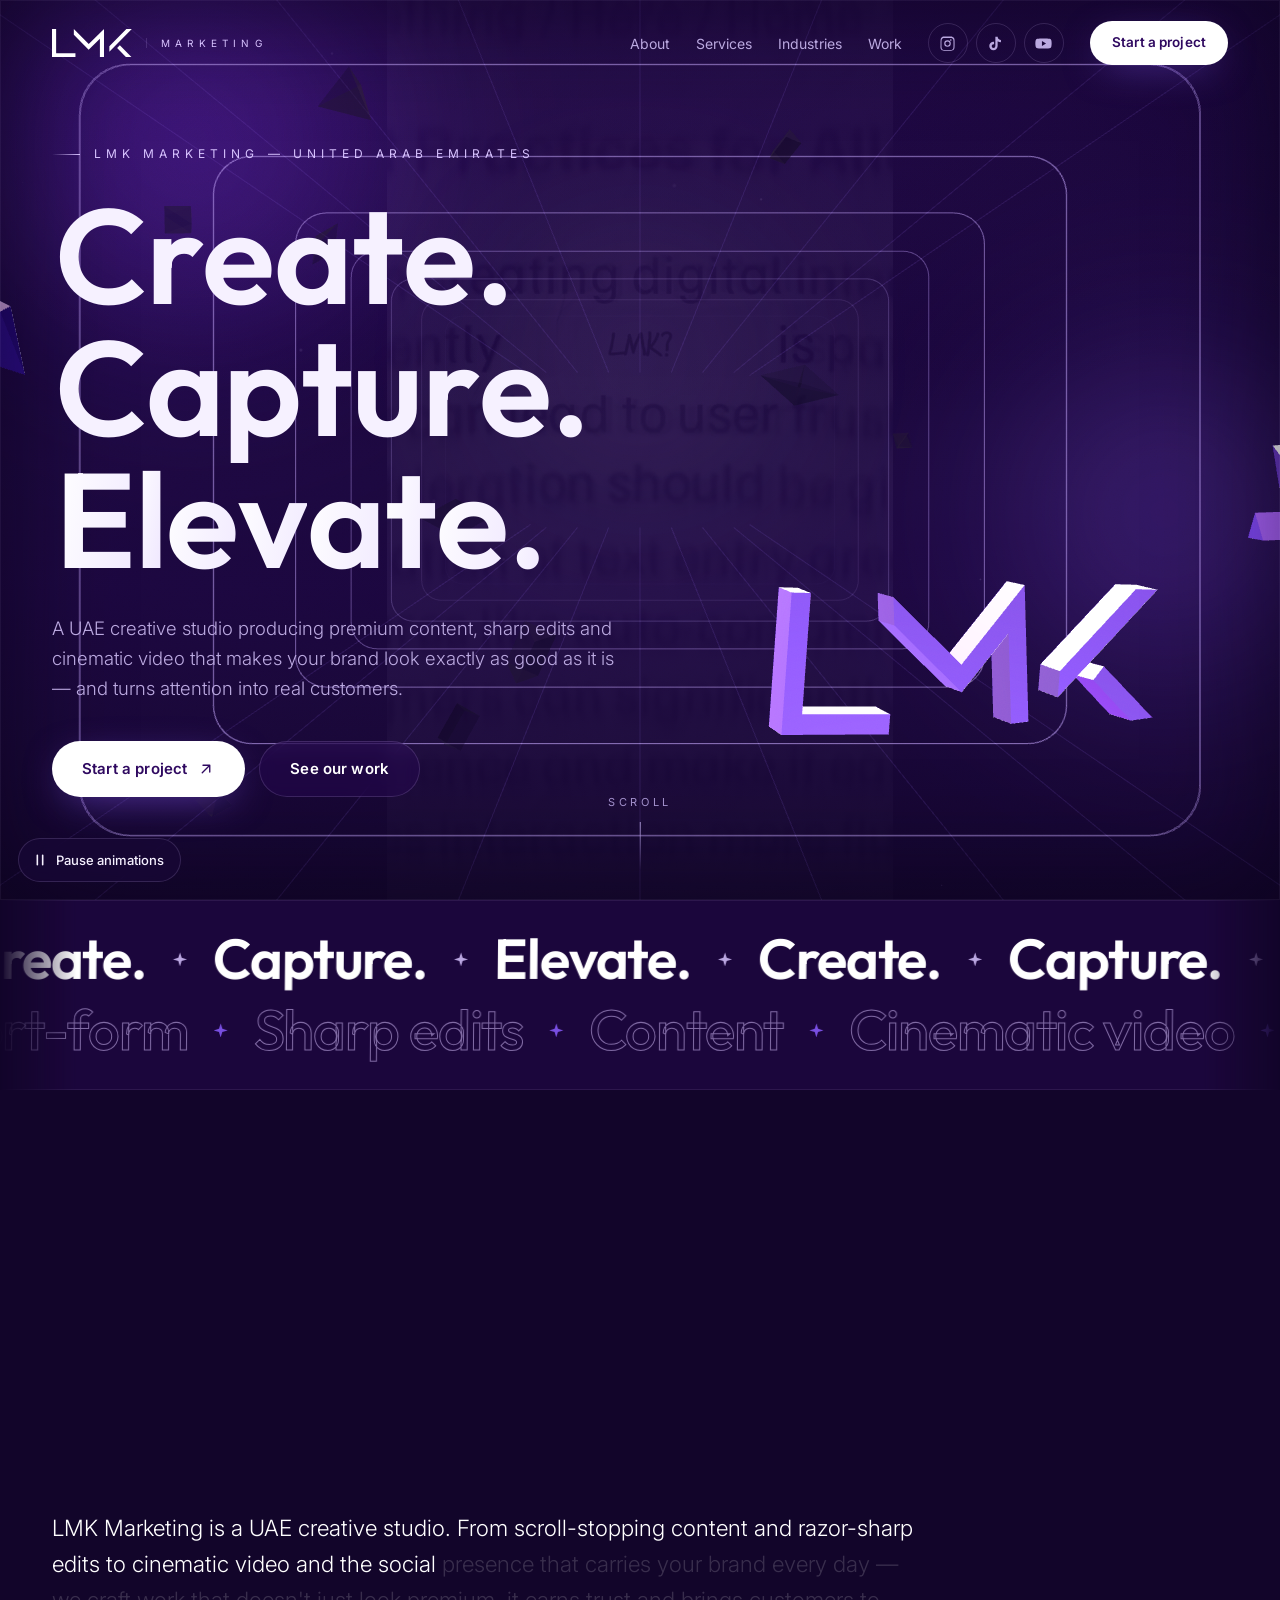
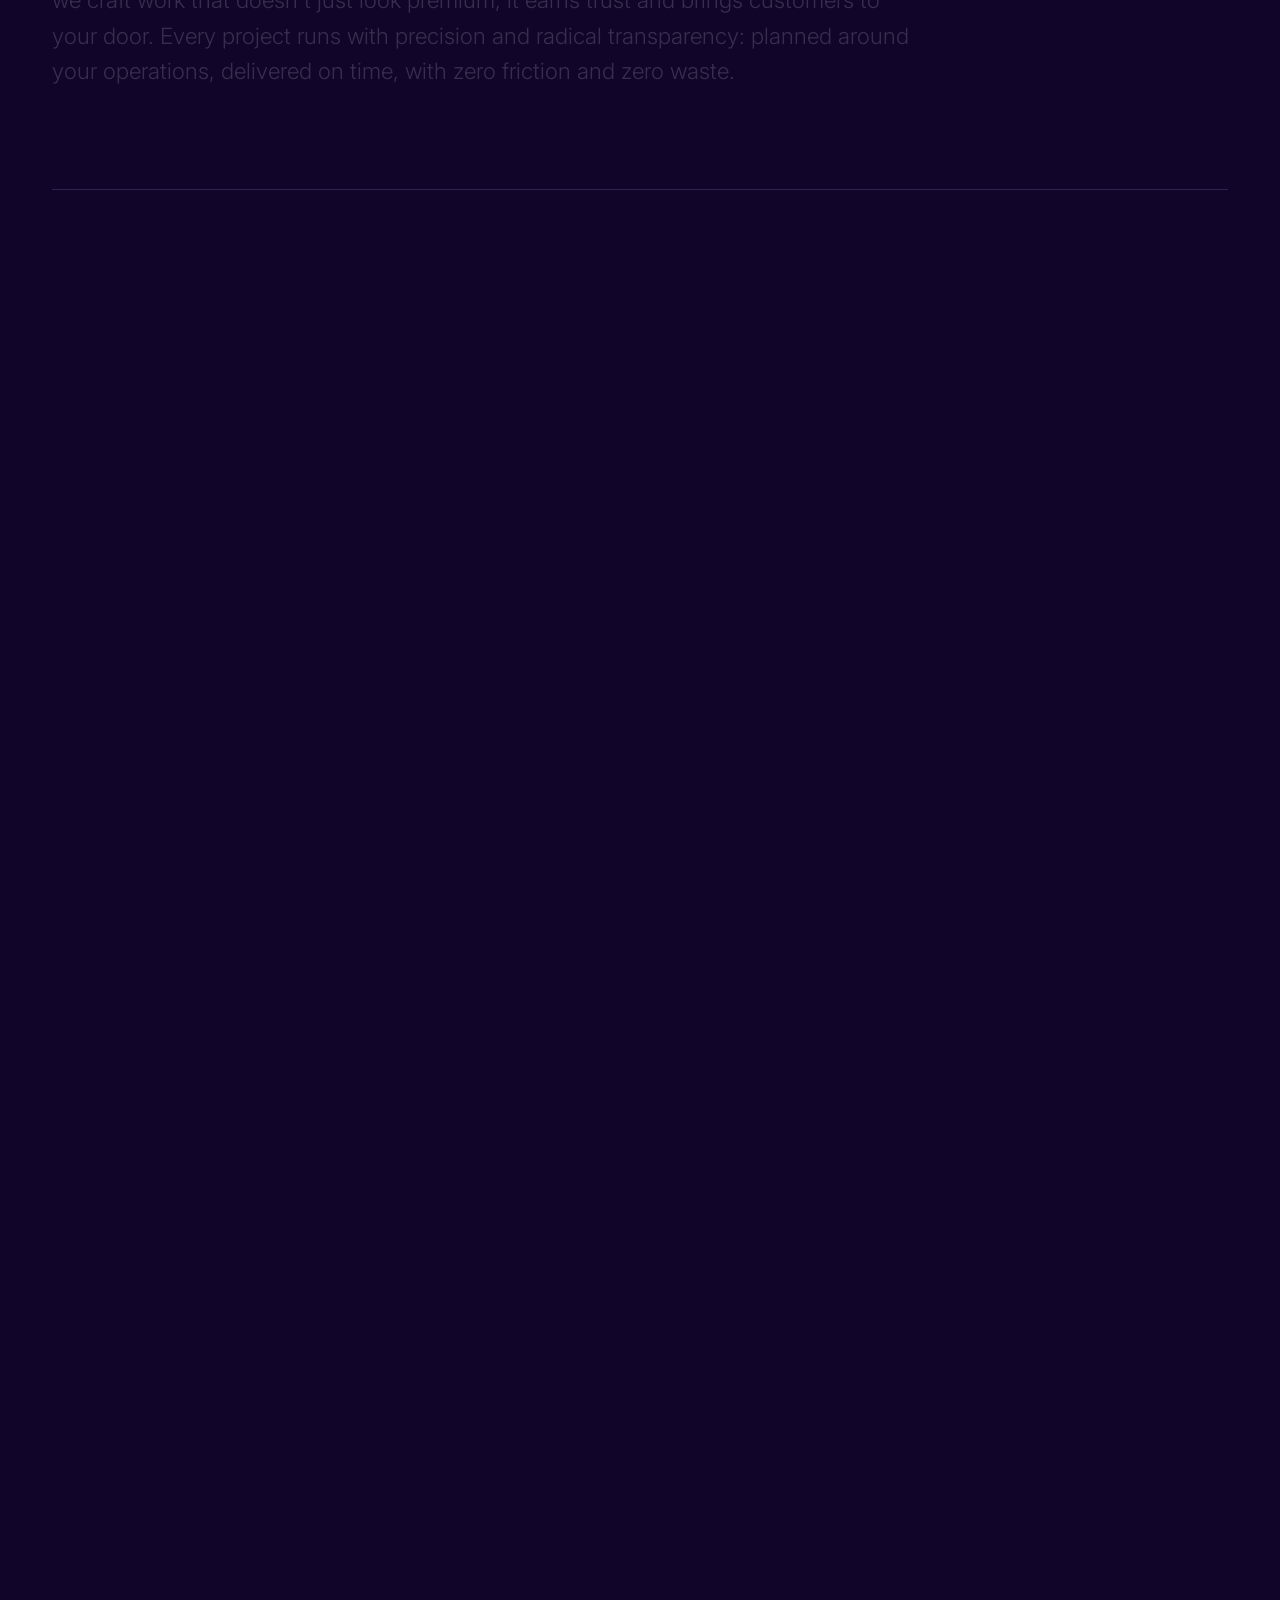
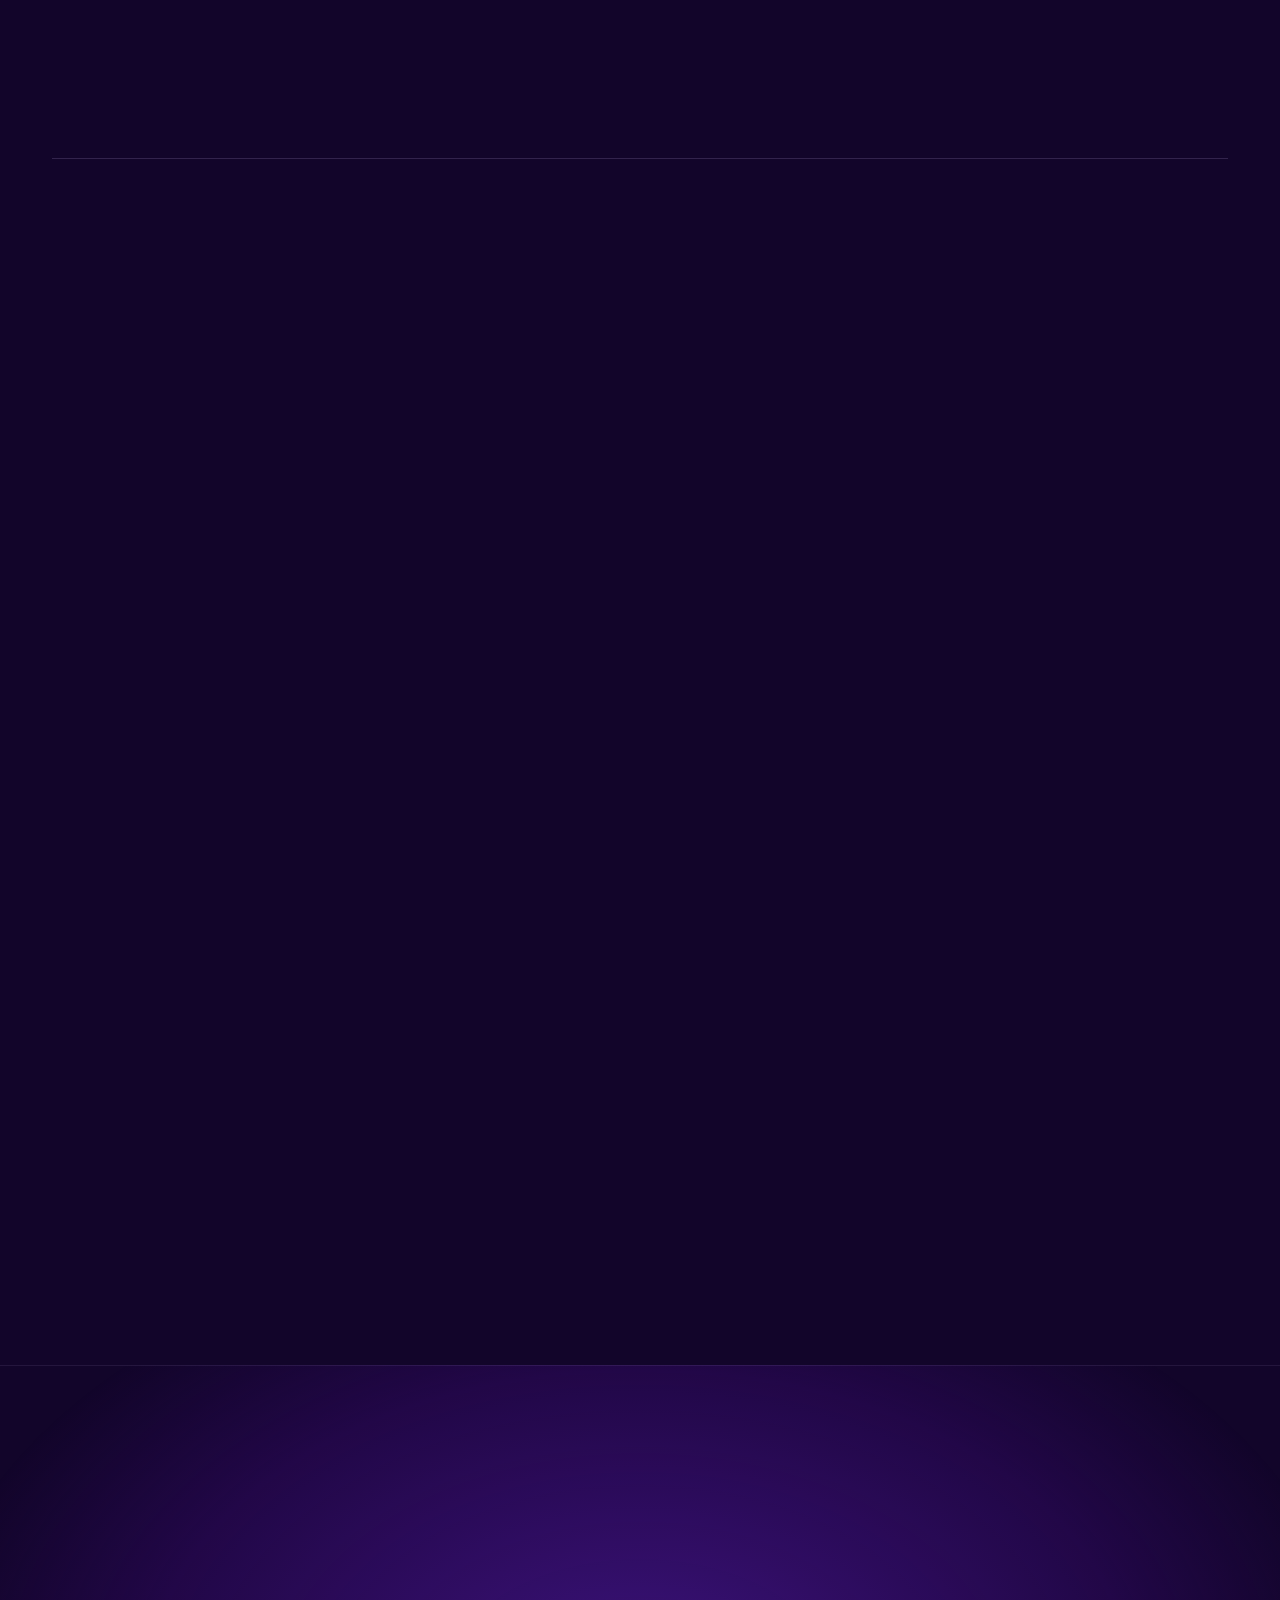
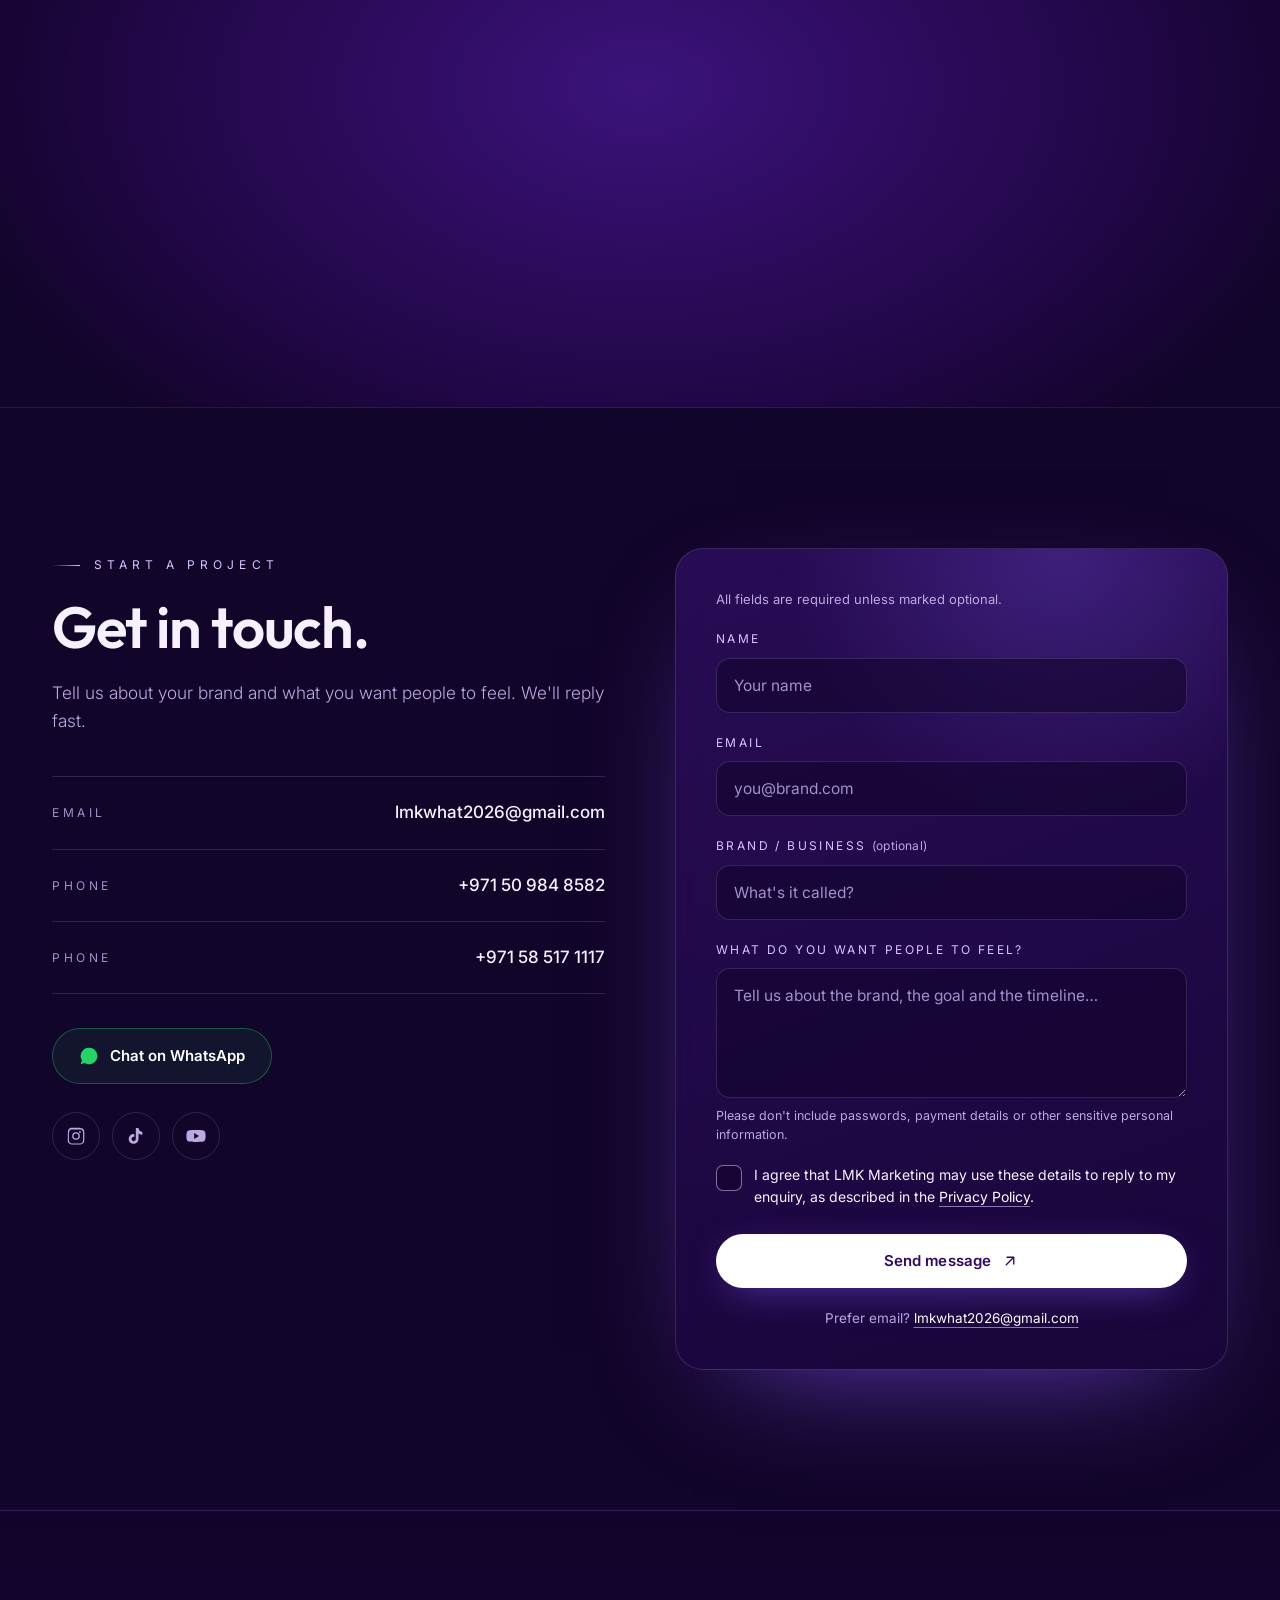
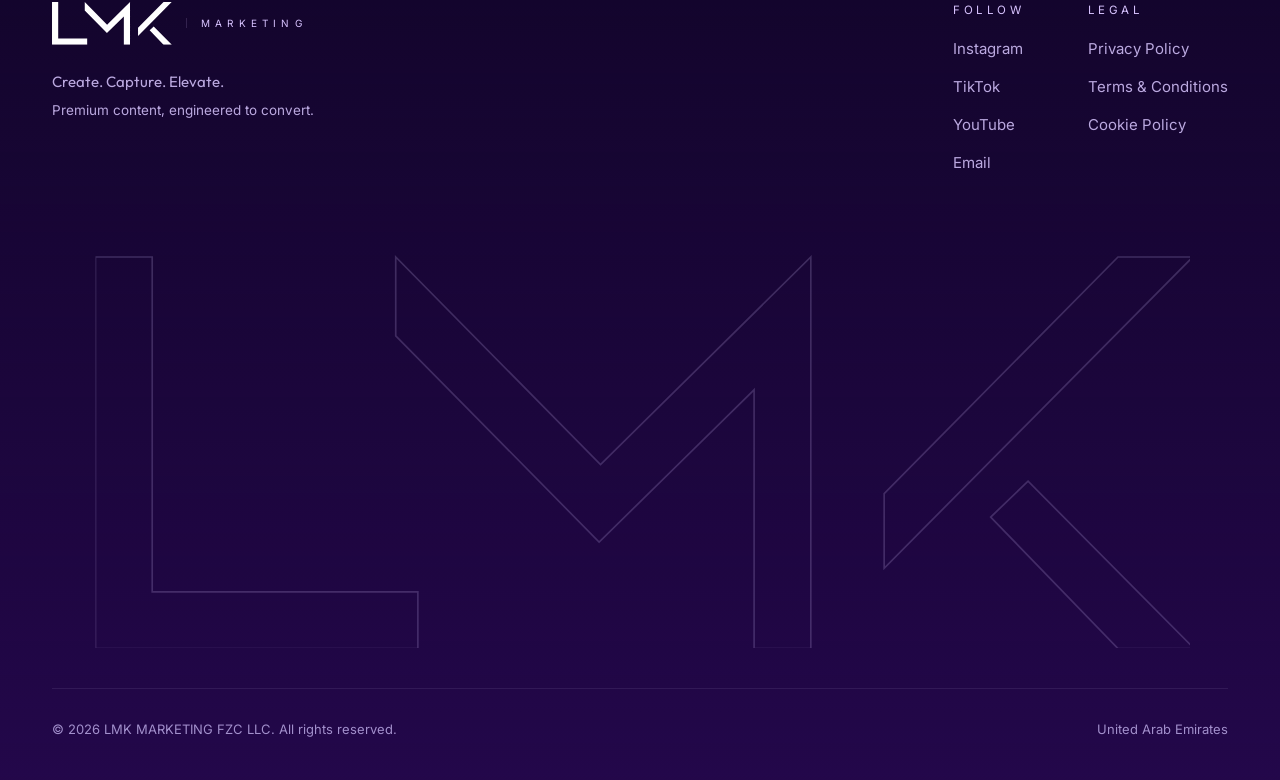
==== commit 8239a3c9: "Add files via upload" ====
--- a/index.html
+++ b/index.html
@@ -92,6 +92,7 @@
 
 <!-- atmosphere -->
 <div class="grain" aria-hidden="true"></div>
+<div class="screen-edge" aria-hidden="true"></div>
 <div class="cursor" id="cursor" aria-hidden="true"><span class="cur-label" id="curLabel"></span></div>
 <div class="cursor-dot" id="cursorDot" aria-hidden="true"></div>
 
@@ -505,7 +506,7 @@
     </div>
     <div class="footer-bottom">
       <span>© <span id="yr">2026</span> LMK MARKETING FZC LLC. All rights reserved.</span>
-      <span>Licensed by Ajman NuVentures Centre Free Zone · License No. 2629216987888 · Amber Gem Tower, Ajman, UAE</span>
+      <span>United Arab Emirates</span>
     </div>
   </div>
 </footer>
--- a/styles.css
+++ b/styles.css
@@ -53,6 +53,8 @@
 /* ============================================================
    ATMOSPHERE
    ============================================================ */
+.screen-edge{position:fixed;inset:0;z-index:1;pointer-events:none;
+  box-shadow:inset 0 0 0 1px rgba(216,195,255,.06),inset 0 0 110px 10px rgba(8,2,20,.55)}
 .grain{position:fixed;inset:0;z-index:1;pointer-events:none;opacity:.06;mix-blend-mode:overlay;
   background-image:url("data:image/svg+xml,%3Csvg xmlns='http://www.w3.org/2000/svg' width='160' height='160'%3E%3Cfilter id='n'%3E%3CfeTurbulence type='fractalNoise' baseFrequency='0.85' numOctaves='3'/%3E%3C/filter%3E%3Crect width='100%25' height='100%25' filter='url(%23n)'/%3E%3C/svg%3E")}
 
@@ -126,7 +128,9 @@
 .link-u:hover{color:var(--lavender);text-decoration-color:var(--lavender);text-underline-offset:6px}
 
 /* reveal */
-.reveal{opacity:0;transform:translateY(40px);transition:opacity 1s var(--ease),transform 1s var(--ease)}
+/* every block rises out of the screen's depth with a 3D tilt */
+.reveal{opacity:0;transform:perspective(1100px) translate3d(0,56px,-160px) rotateX(14deg);transform-origin:50% 100%;
+  transition:opacity 1s var(--ease),transform 1.2s var(--ease)}
 .reveal.in{opacity:1;transform:none}
 .reveal[data-d="1"]{transition-delay:.1s}
 .reveal[data-d="2"]{transition-delay:.2s}
@@ -494,7 +498,7 @@
 .opt{text-transform:none;letter-spacing:.02em;color:var(--mist);font-size:12px}
 .help{font-size:12.5px;color:var(--mist);line-height:1.5}
 .consent{display:flex;gap:12px;align-items:flex-start;font-size:14px;line-height:1.55;color:var(--text)}
-.consent input{appearance:none;-webkit-appearance:none;flex:none;width:24px;height:24px;margin-top:1px;border-radius:7px;
+.consent input{appearance:none;-webkit-appearance:none;flex:none;width:26px;height:26px;margin-top:1px;border-radius:7px;
   border:1.5px solid rgba(216,195,255,.55);background:rgba(18,5,42,.55);display:grid;place-items:center;transition:background .25s,border-color .25s}
 .consent input::after{content:"";width:12px;height:7px;border-left:2.5px solid var(--brand);border-bottom:2.5px solid var(--brand);
   transform:rotate(-45deg) scale(0);margin-top:-3px;transition:transform .25s var(--ease)}
